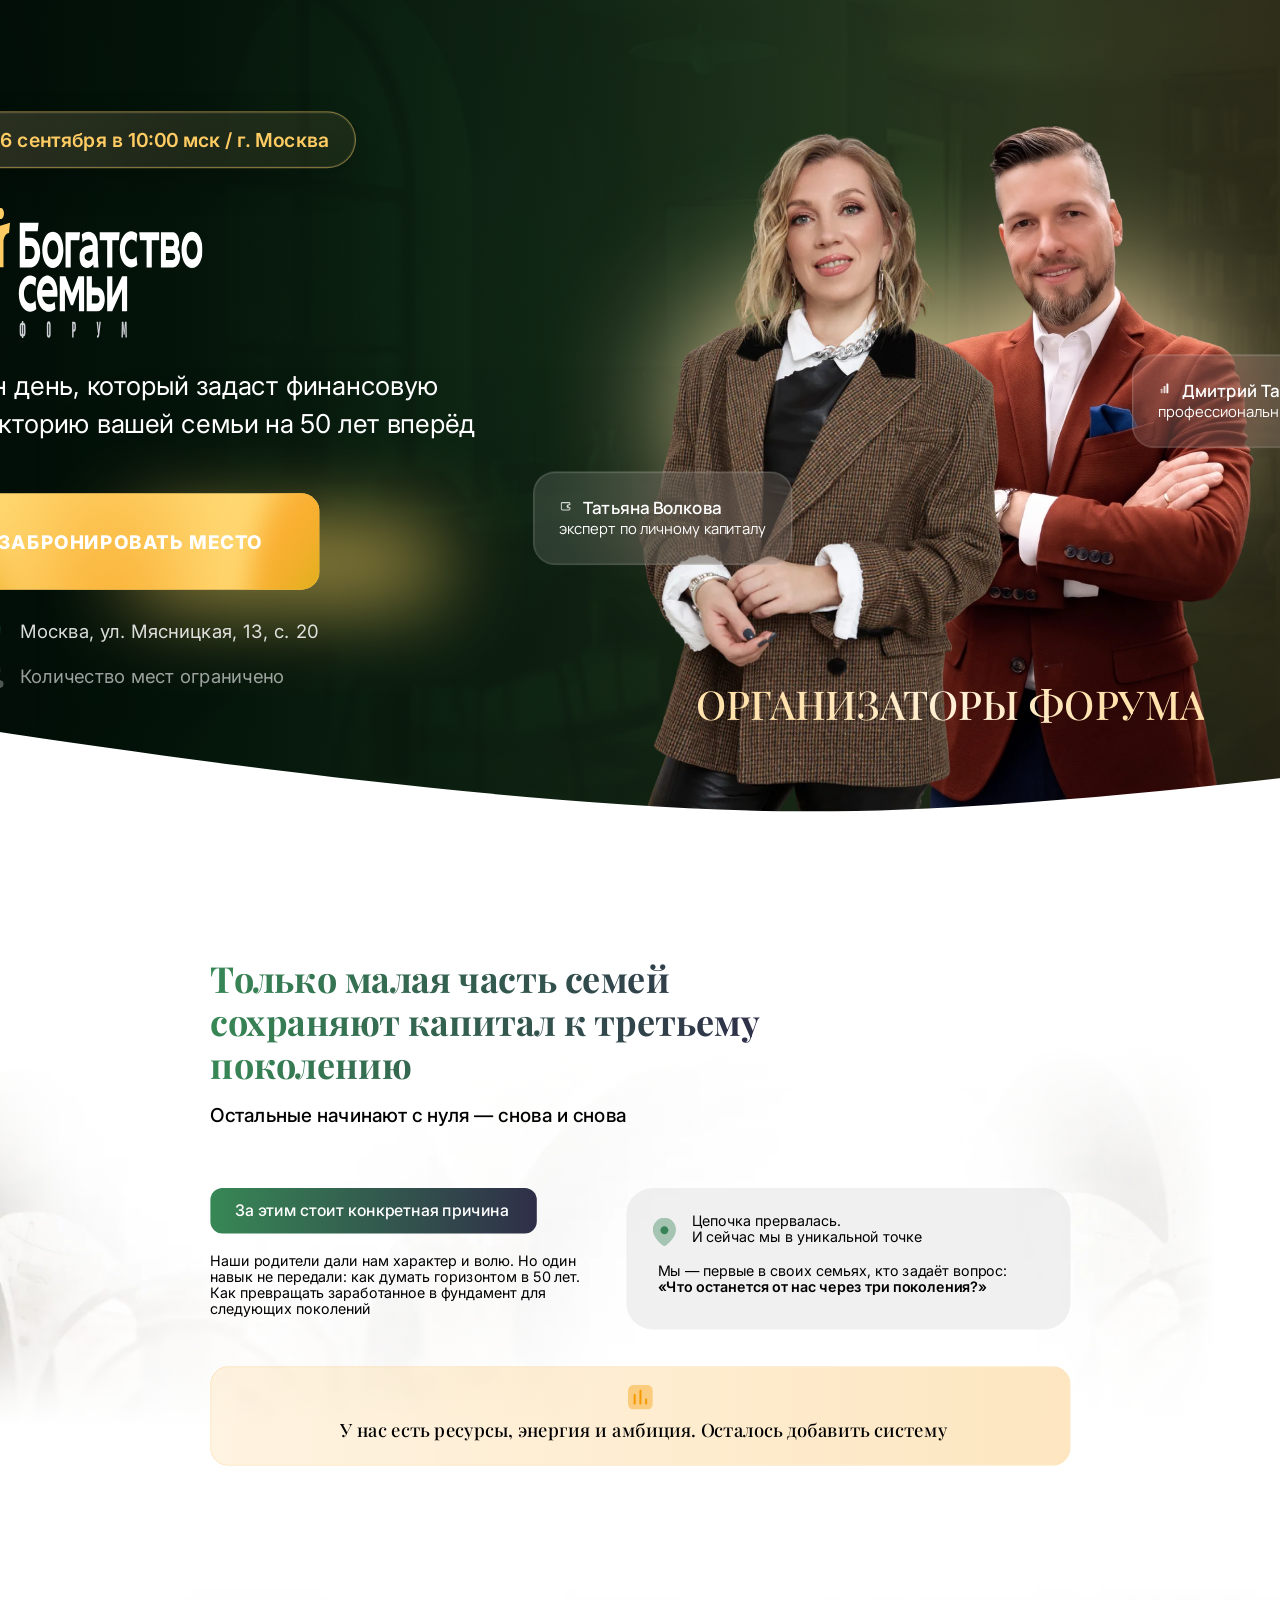
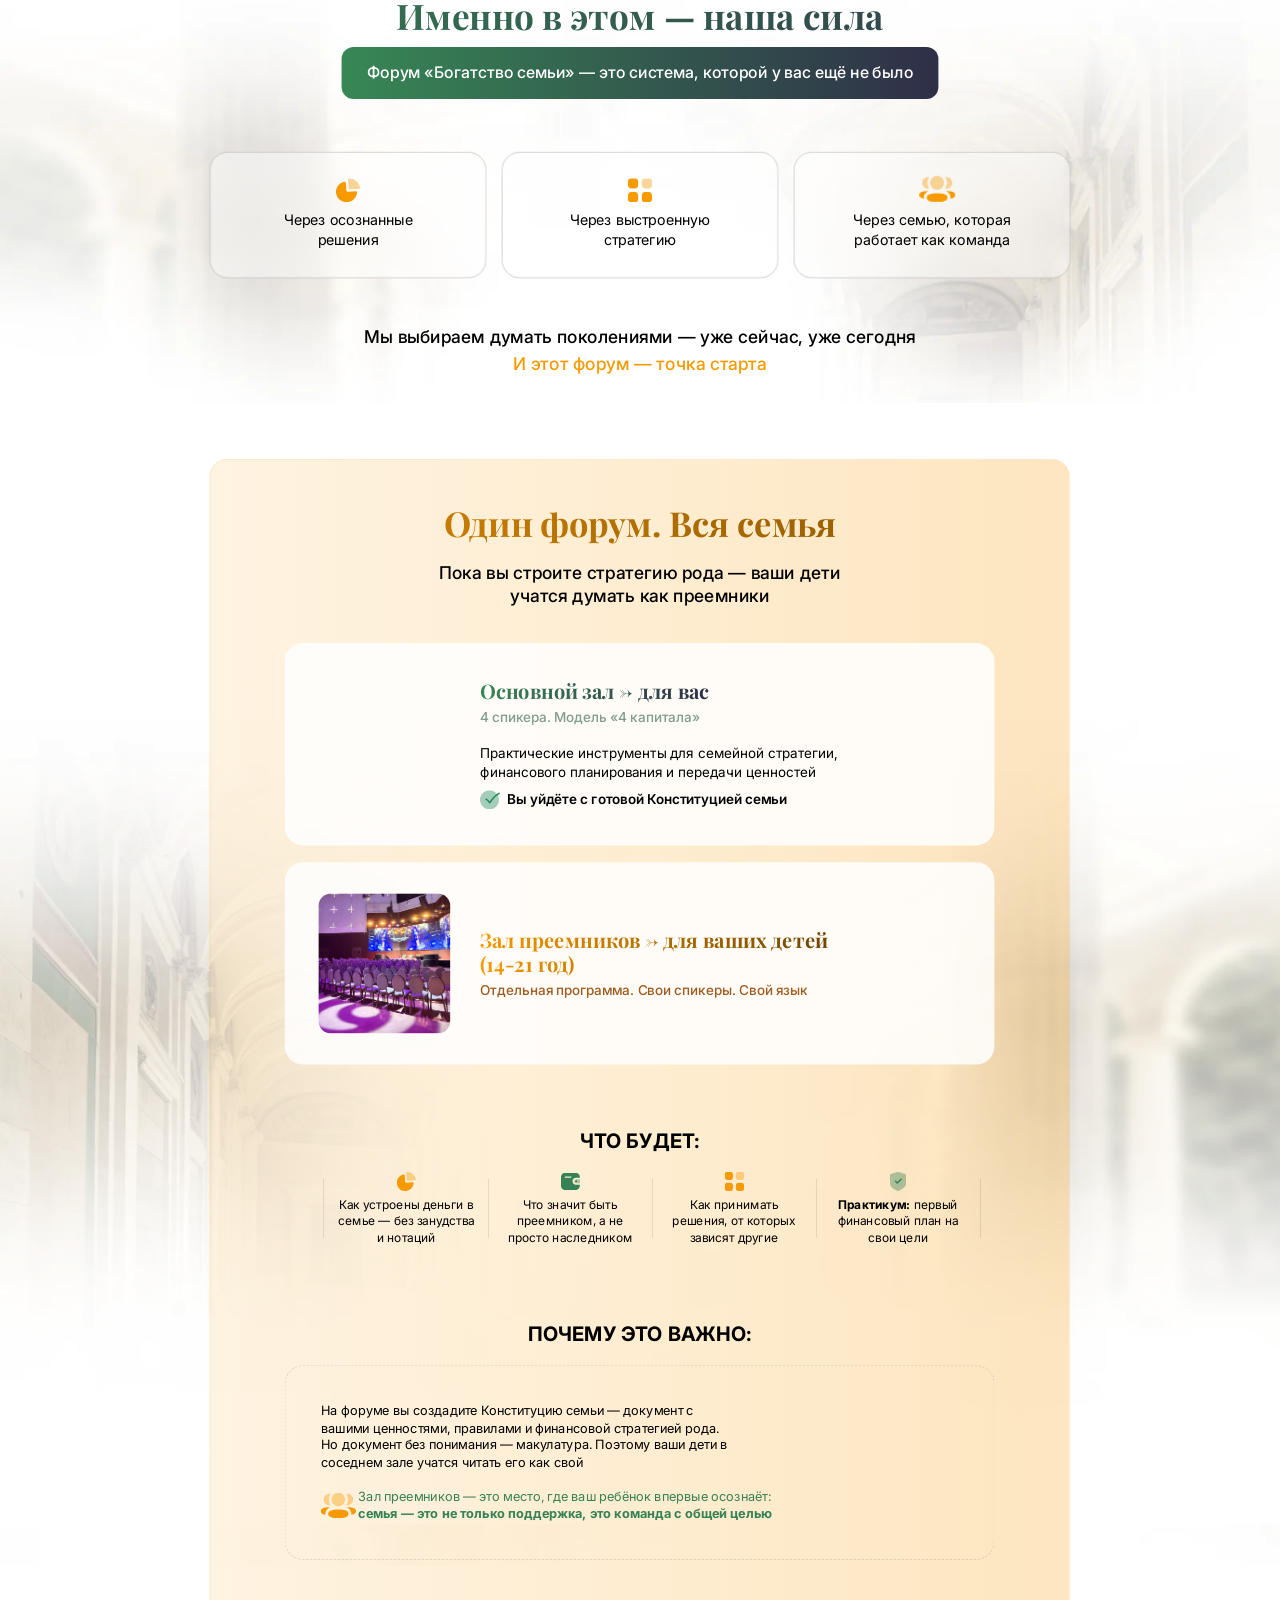
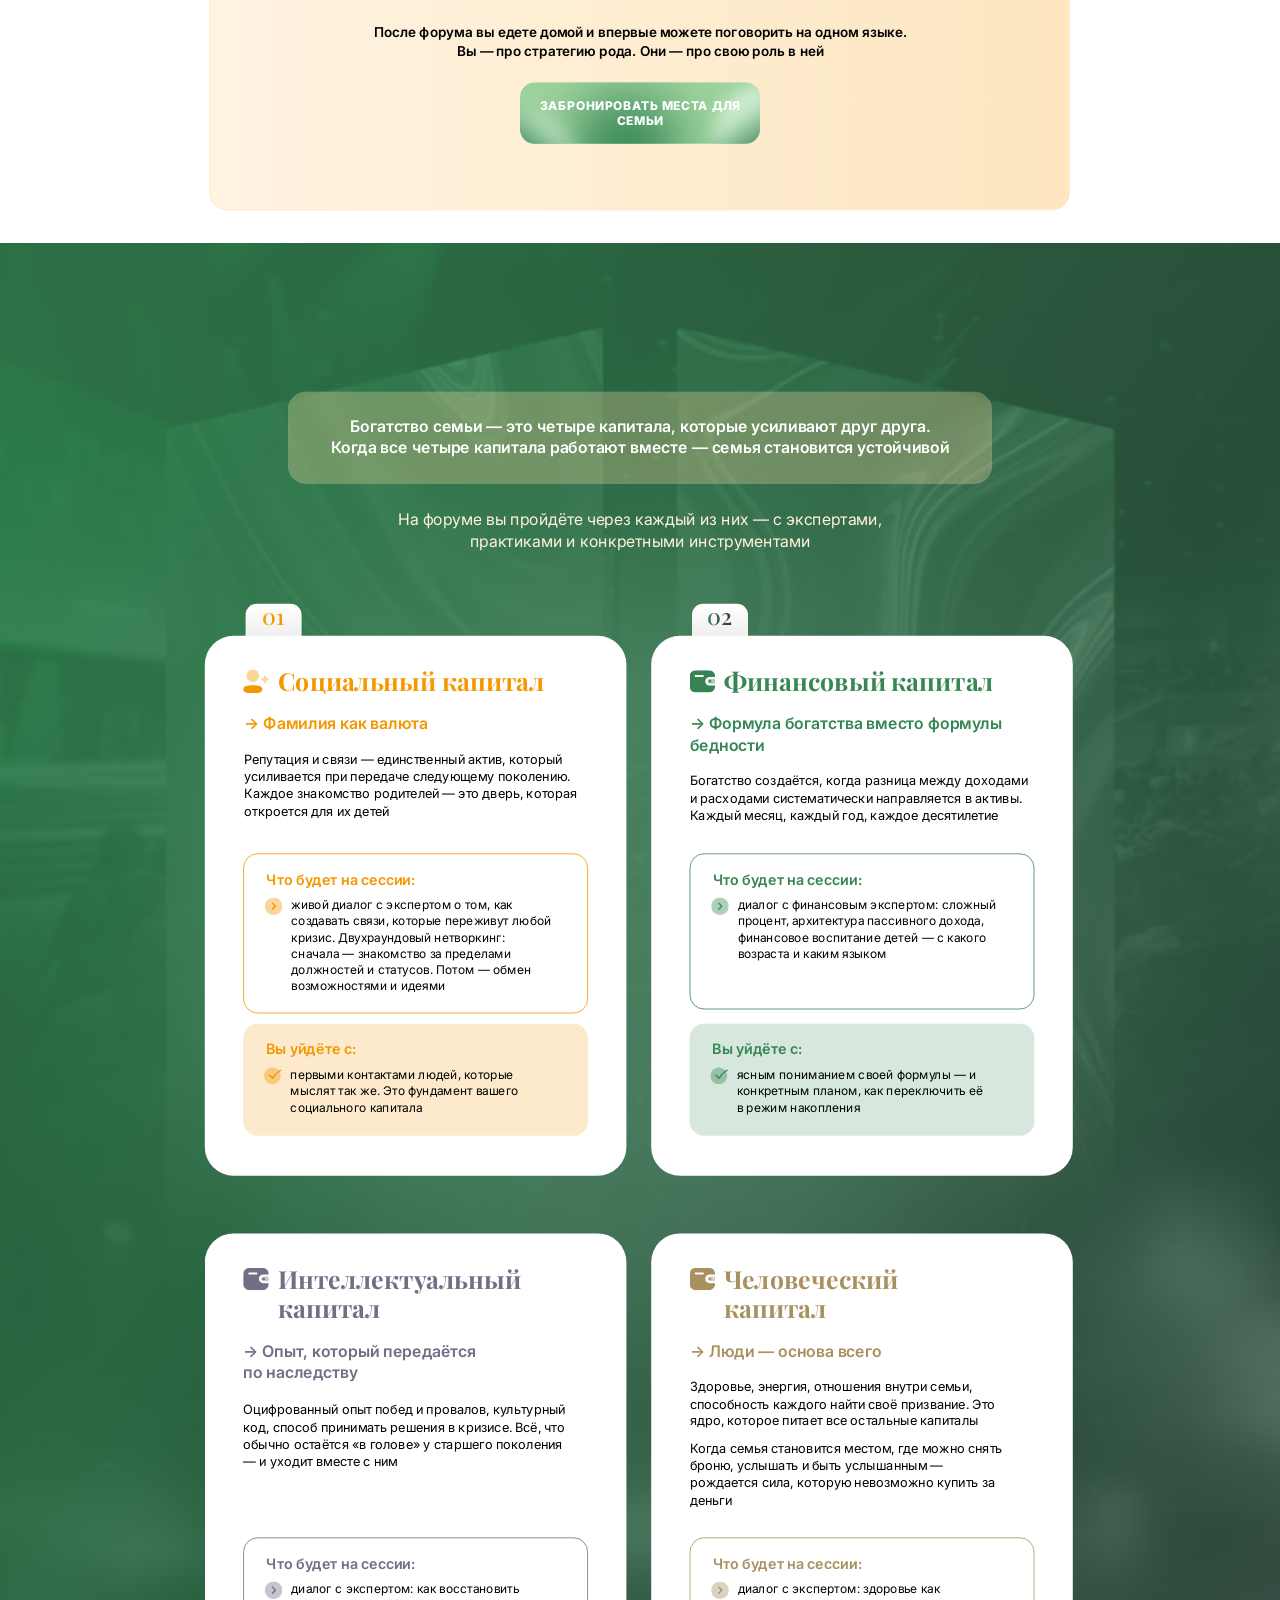
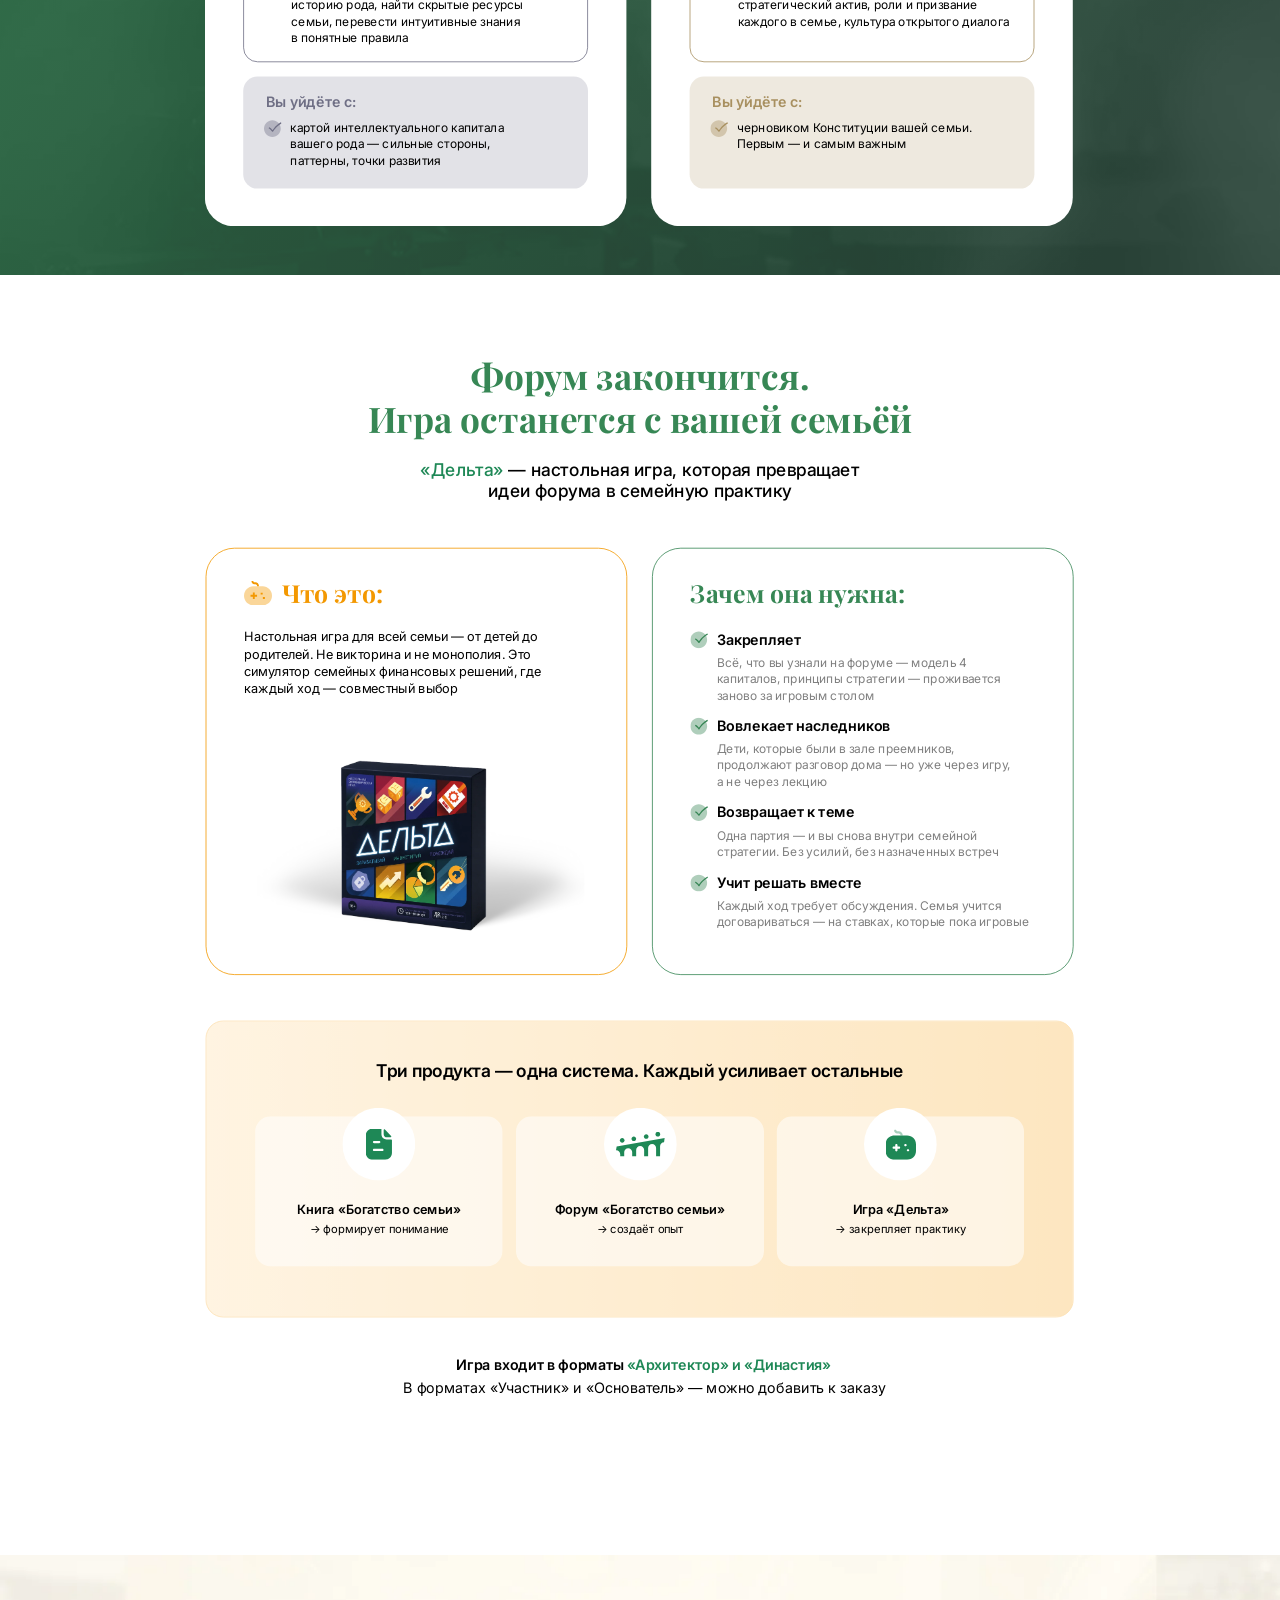
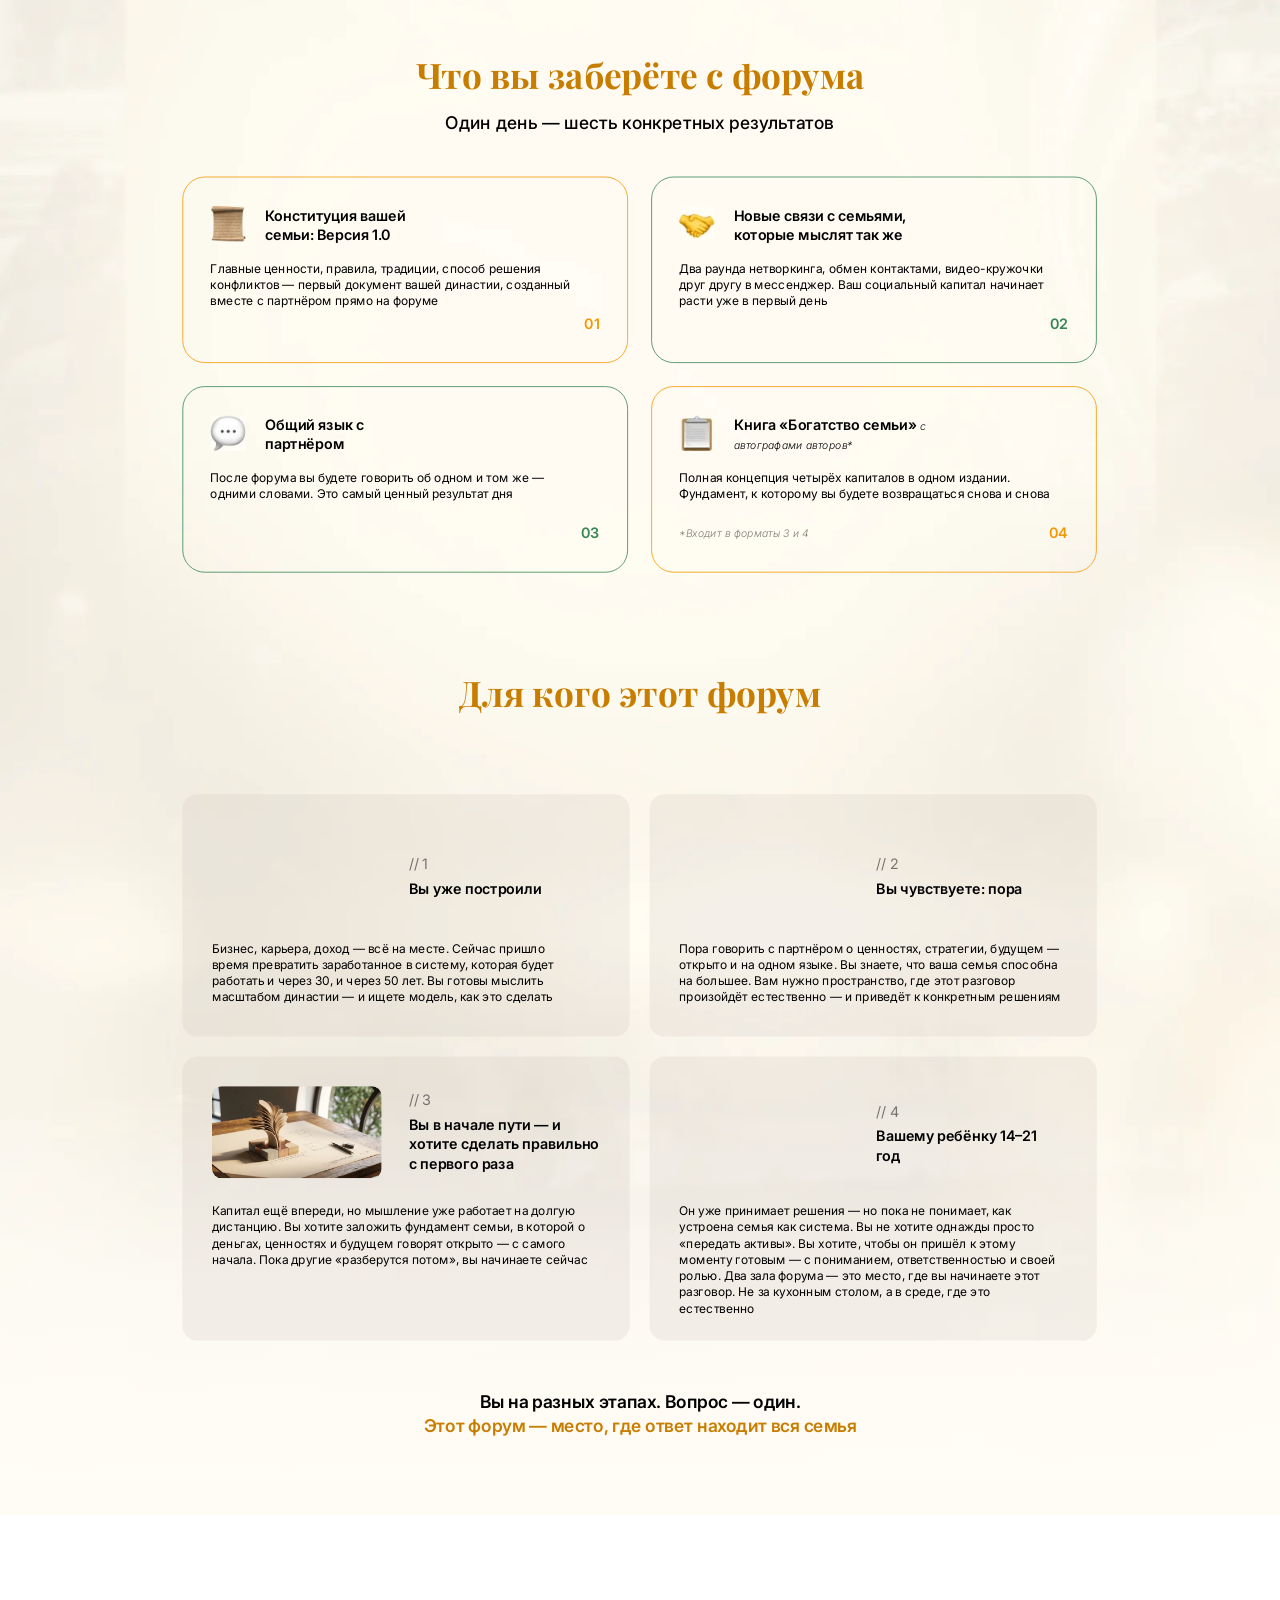
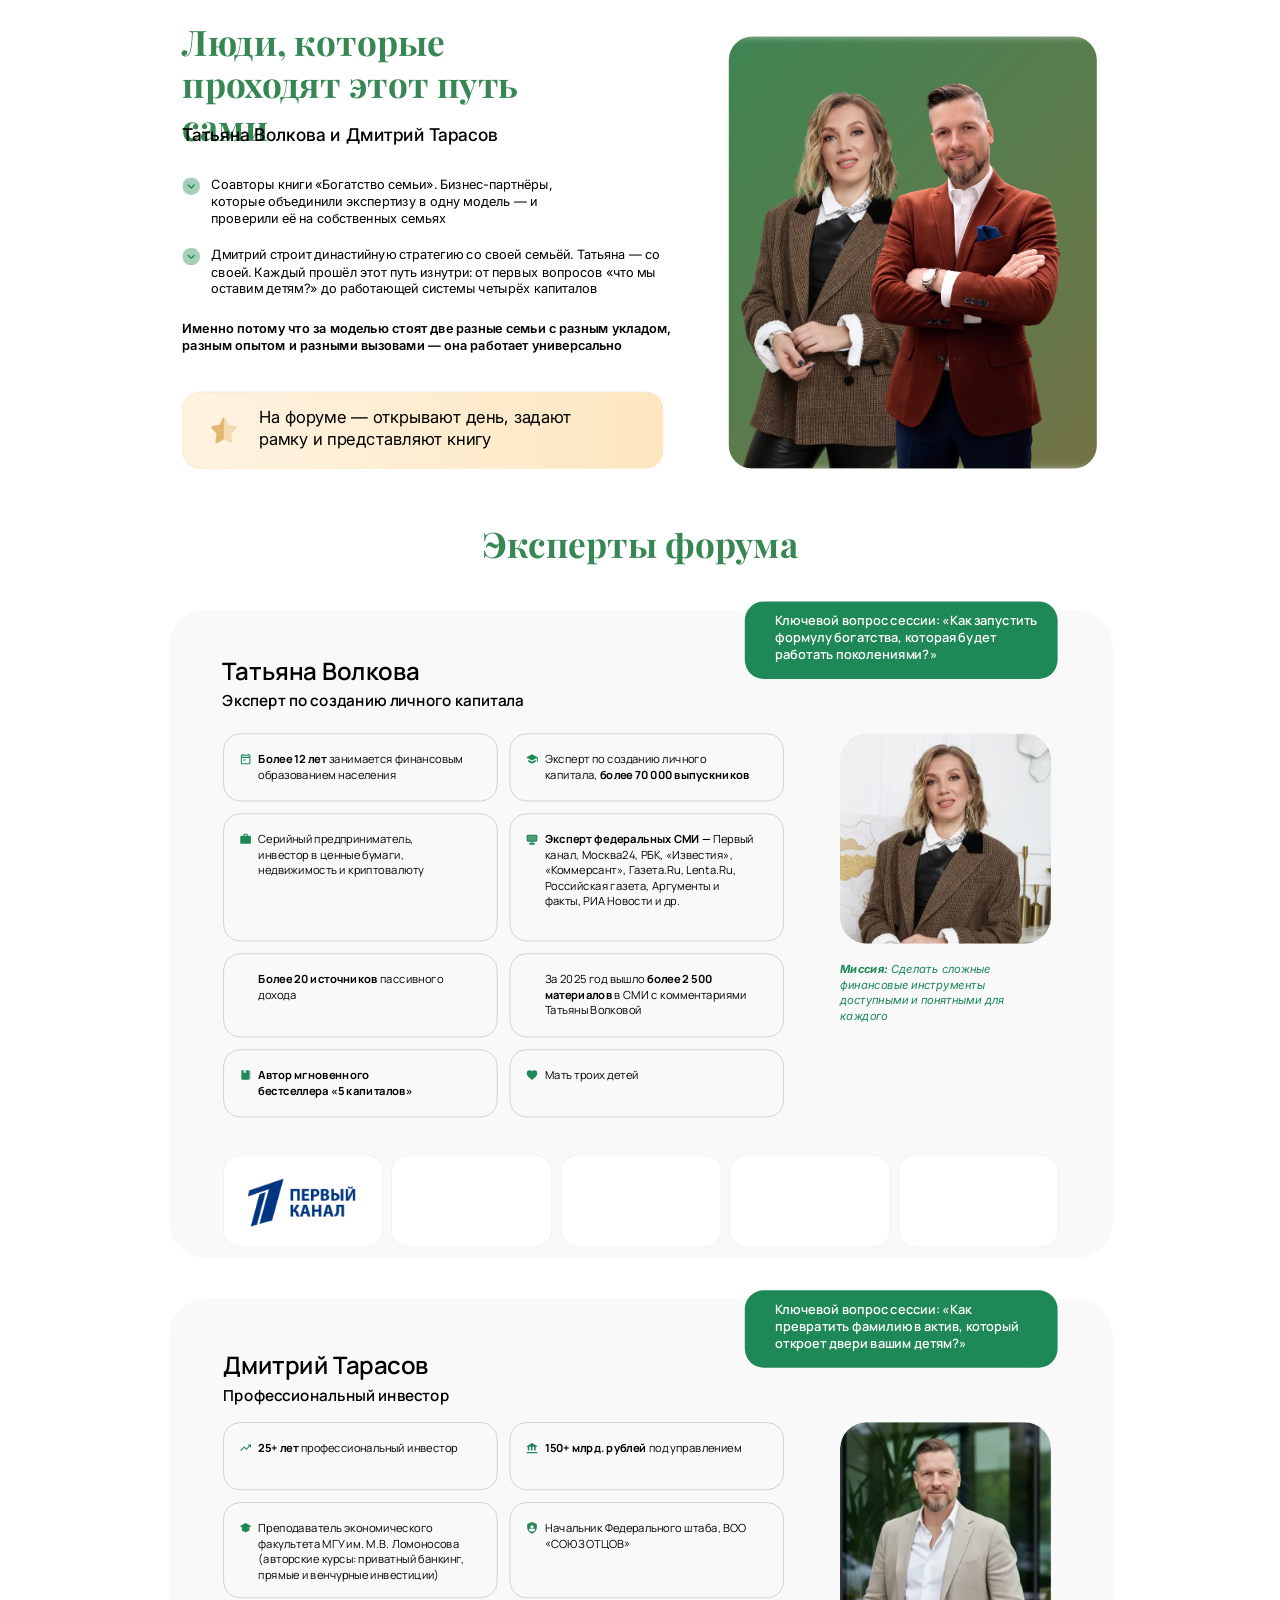
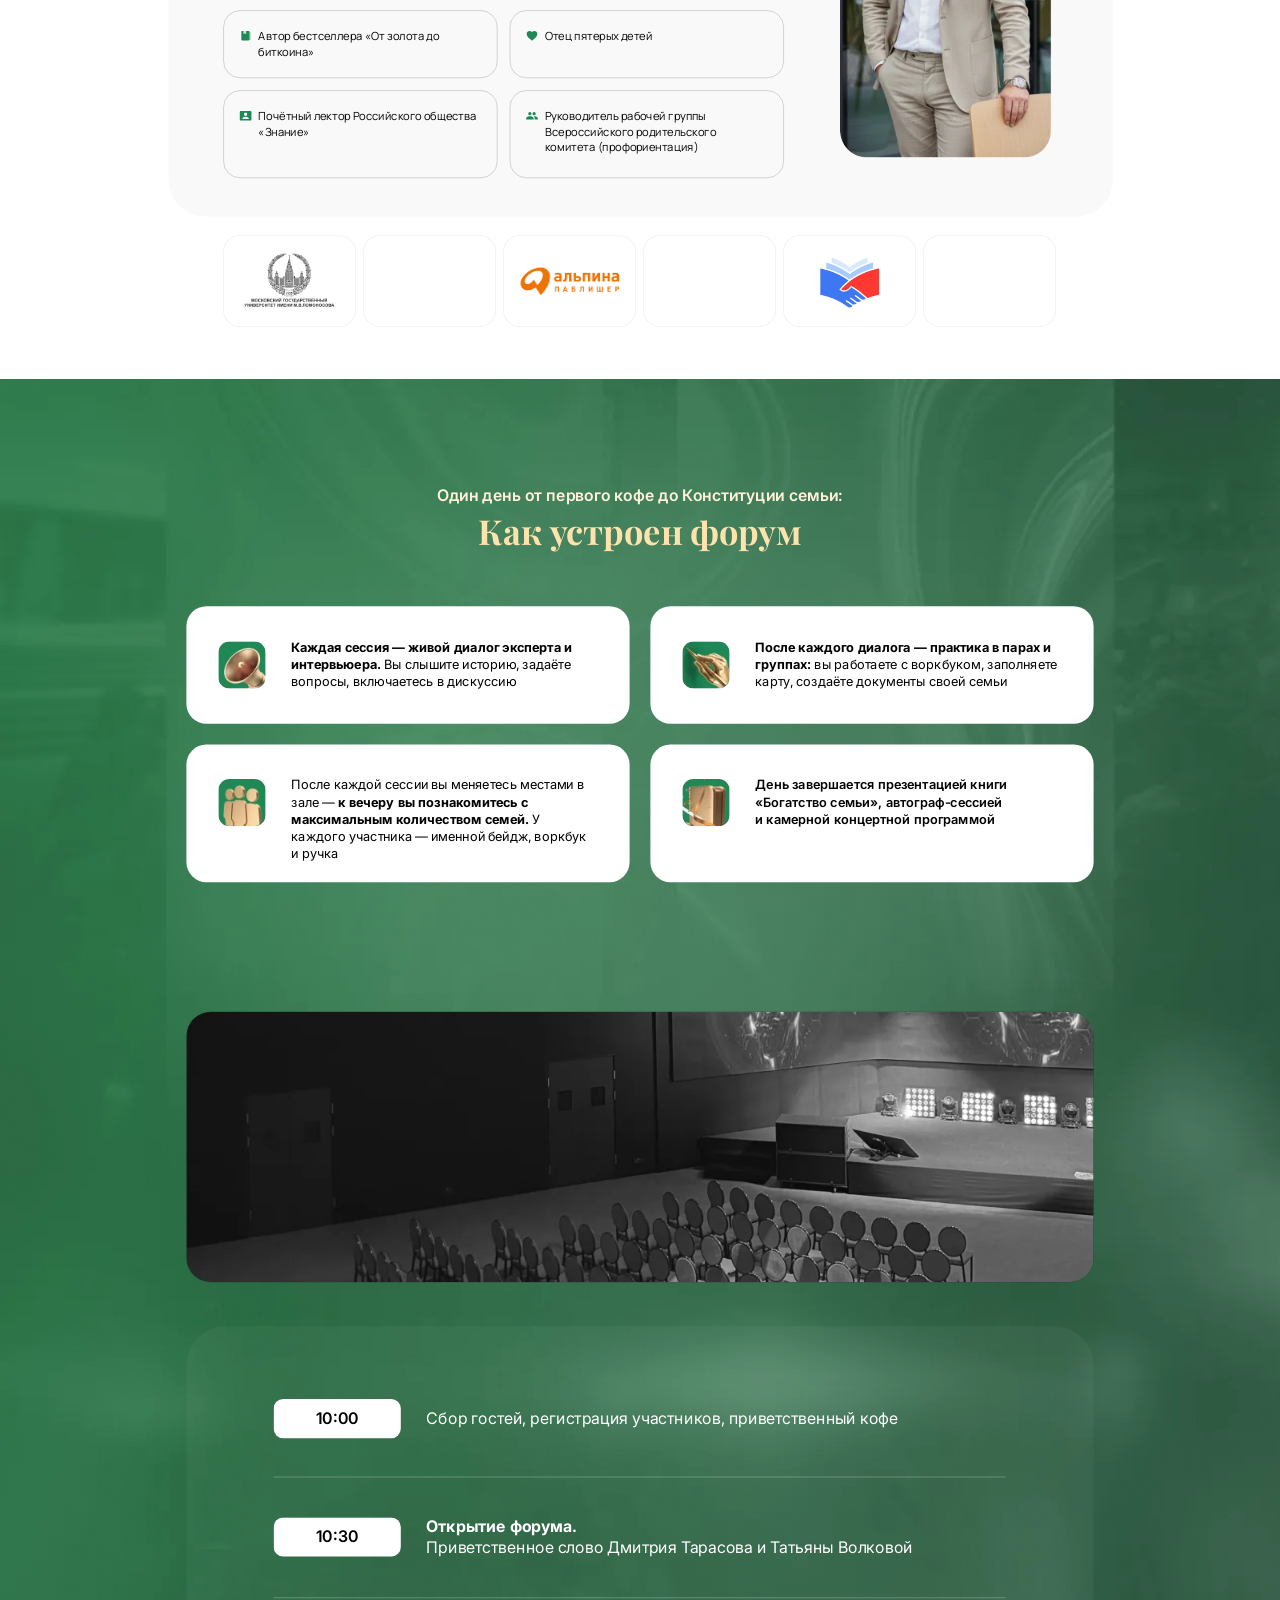
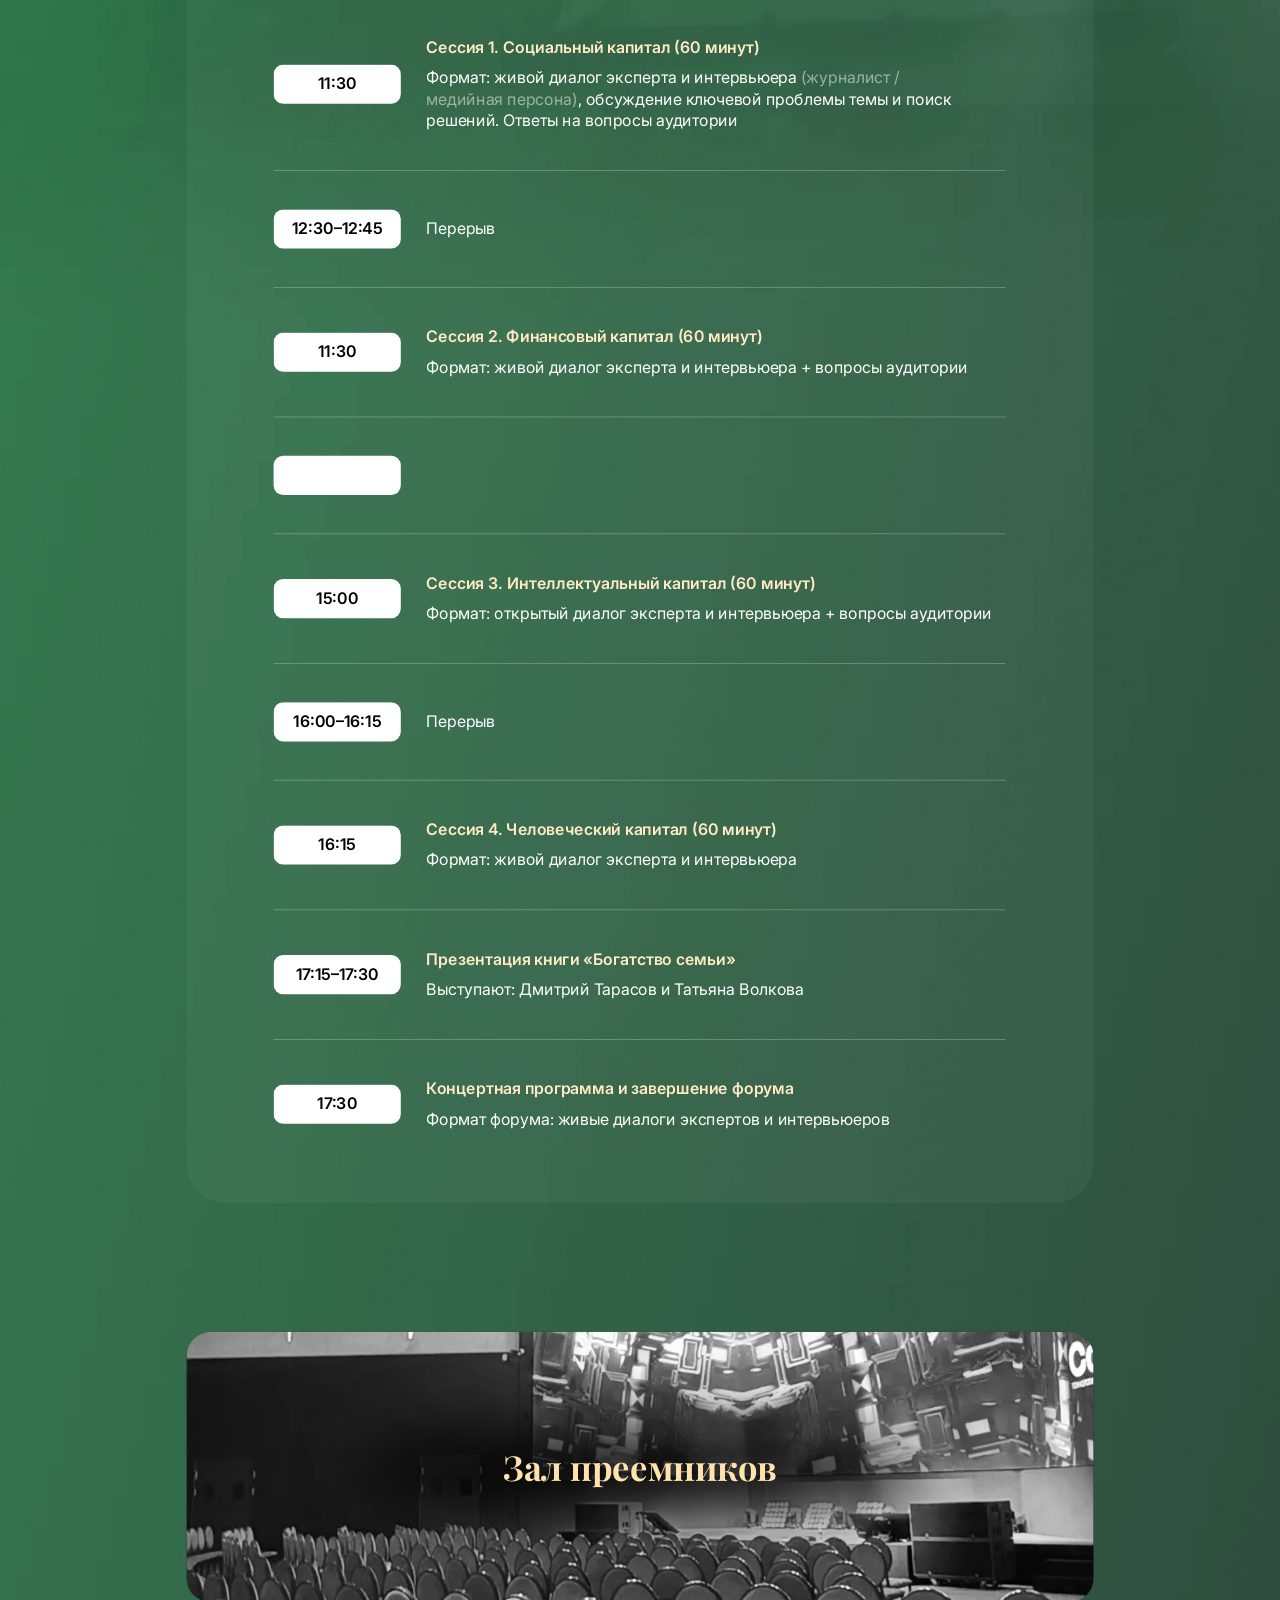
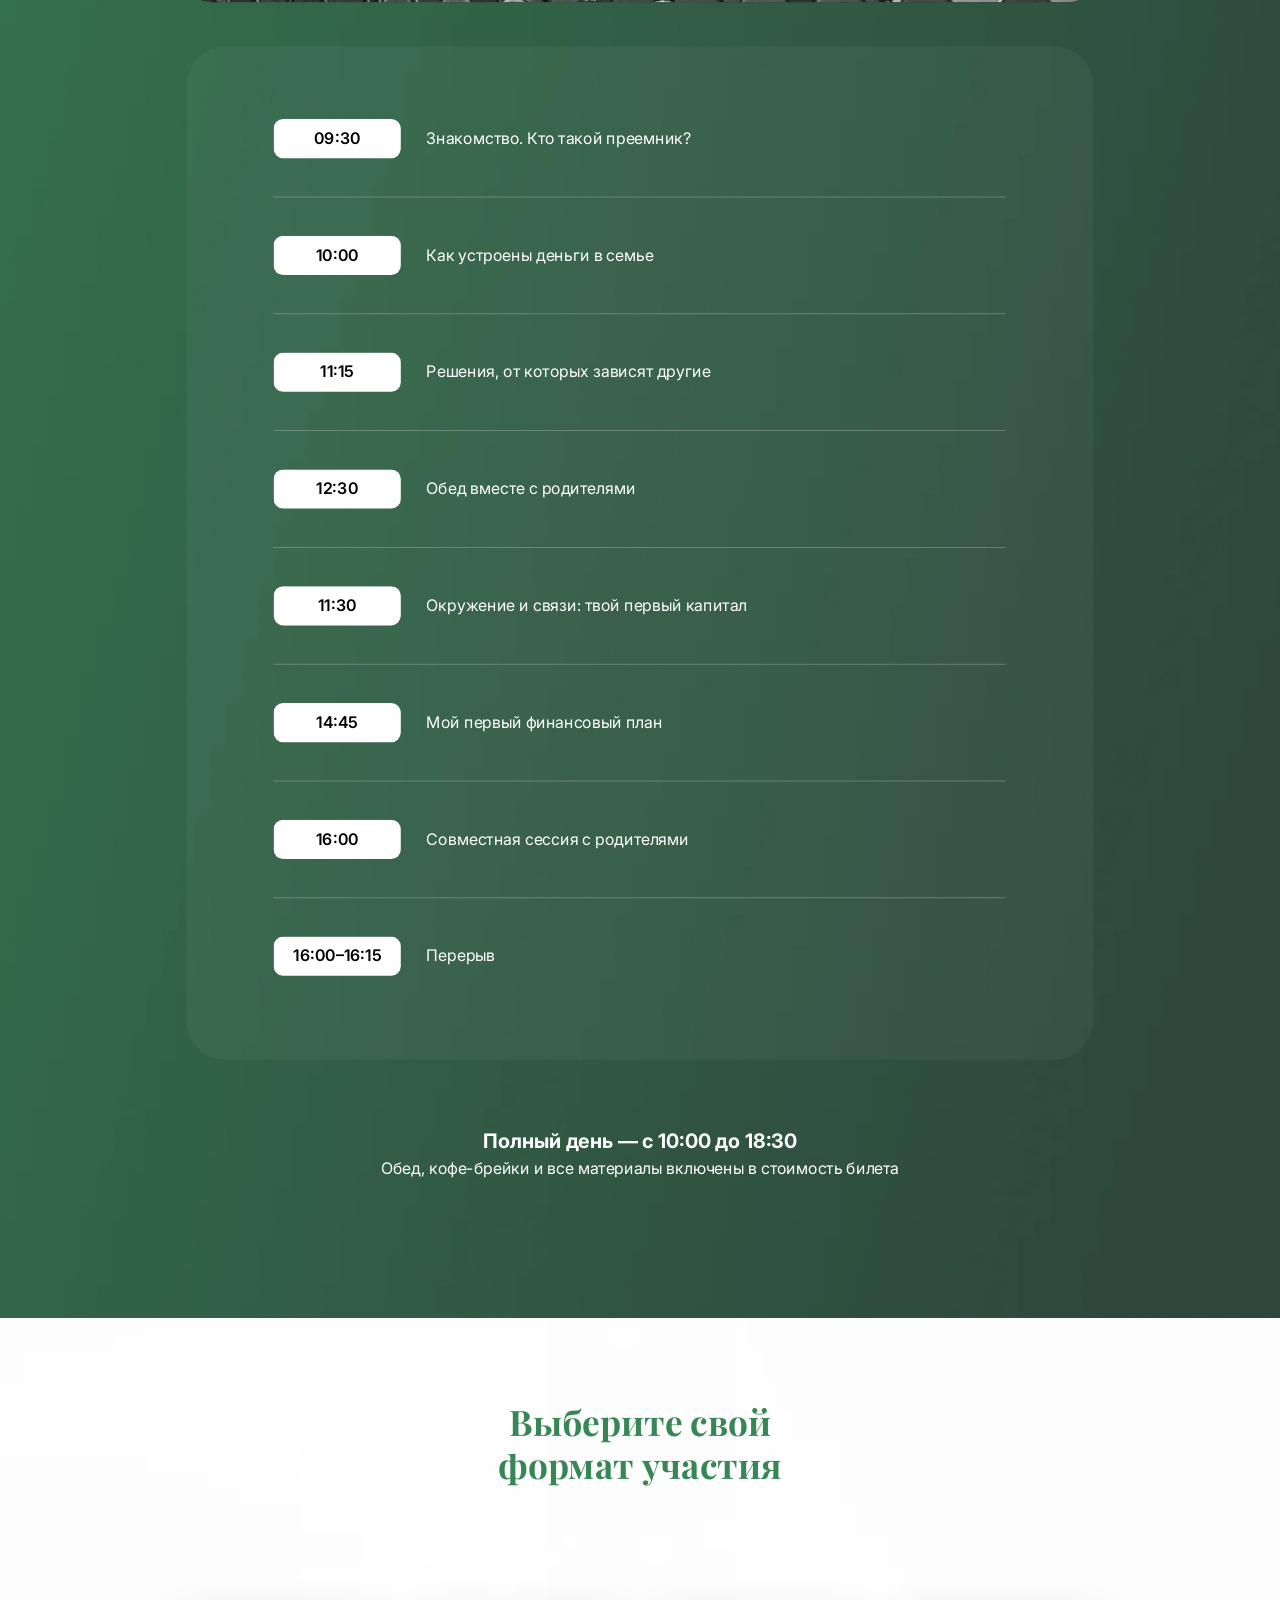
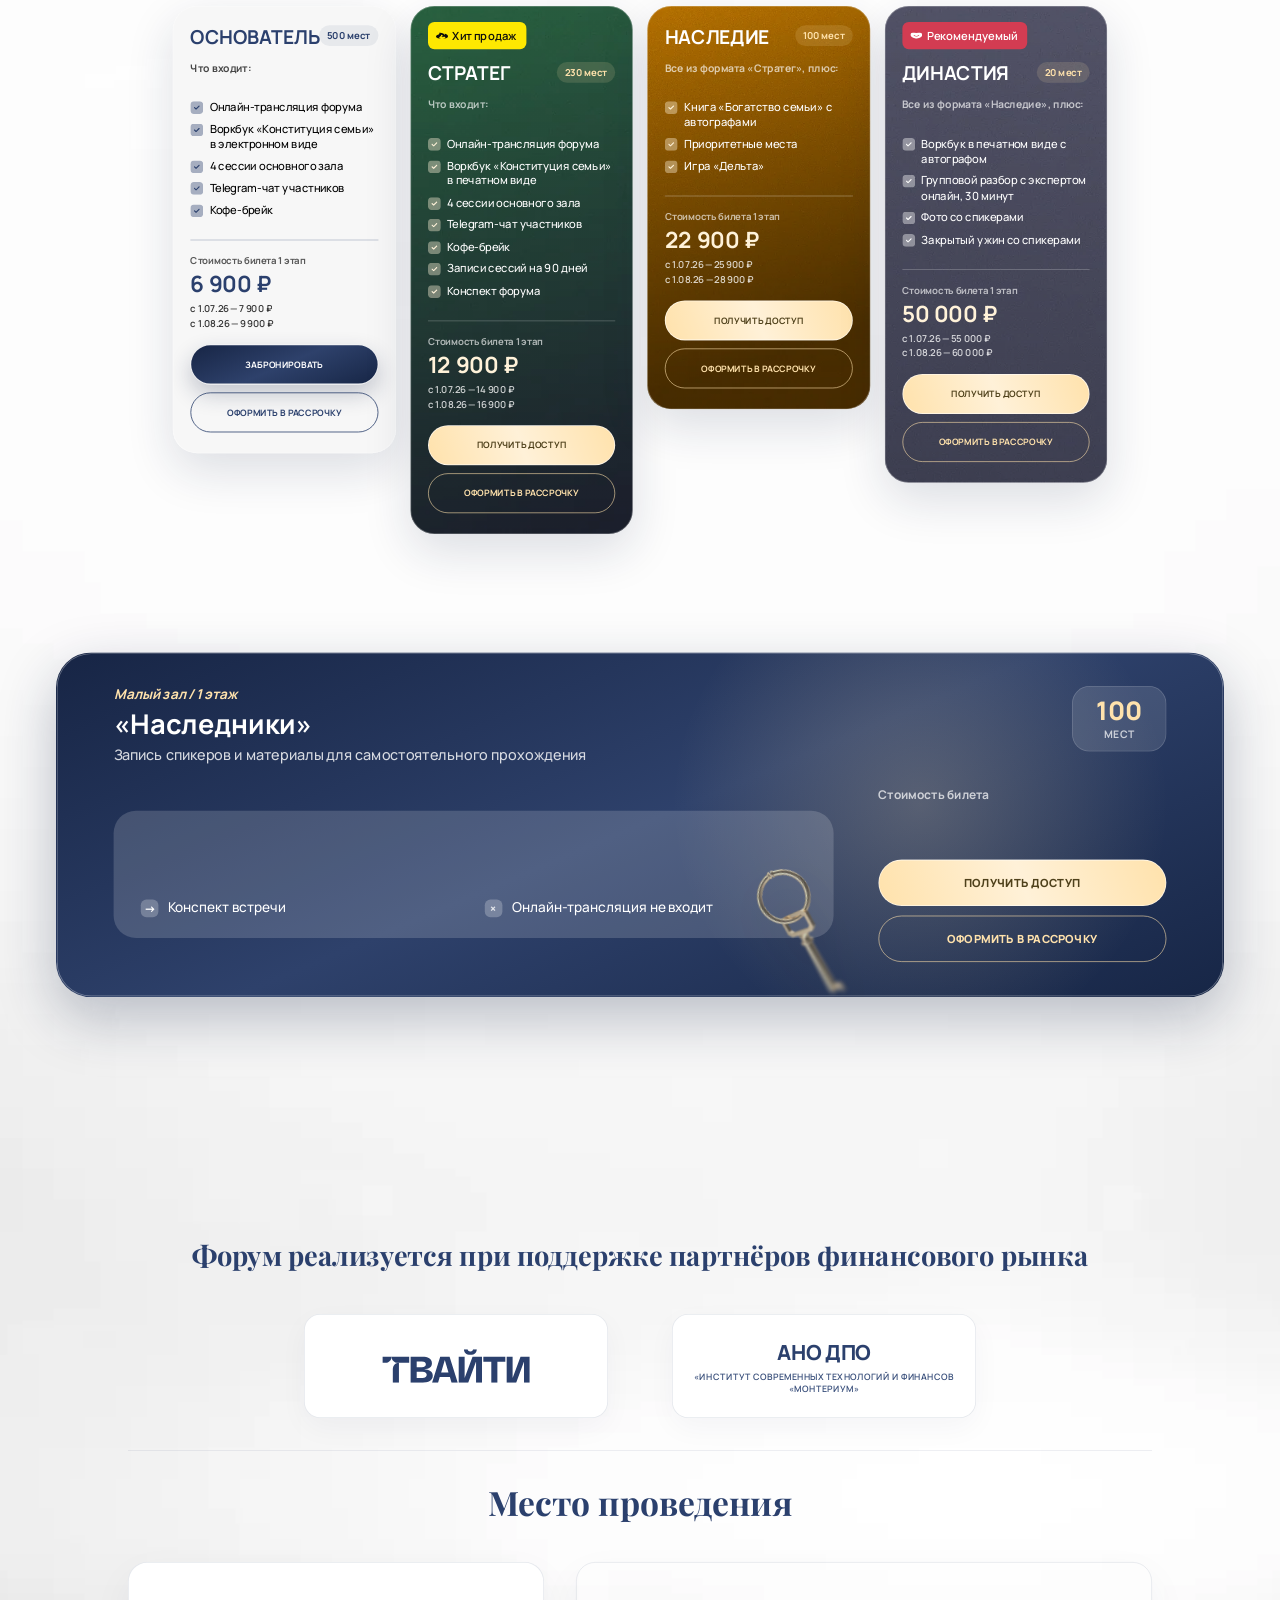
==== index.html @ bb4414a2 "fix: twin peaks" ====
<!DOCTYPE html>
<html lang="ru">
<head>
  <meta charset="UTF-8">
  <meta name="viewport" content="width=device-width, initial-scale=1.0">
  <title>Богатство Семьи — Форум</title>
  <link rel="icon" type="image/svg+xml" href="favicon.svg">
  <link rel="alternate icon" type="image/png" href="favicon.png">
  <link rel="preconnect" href="https://fonts.googleapis.com">
  <link rel="preconnect" href="https://fonts.gstatic.com" crossorigin>
  <link href="https://fonts.googleapis.com/css2?family=Inter:wght@400;800&family=Manrope:wght@400;600&family=Playfair+Display:wght@500;700&display=swap" rel="stylesheet">
  <link rel="stylesheet" href="styles.css">
  <link rel="stylesheet" href="dubltarify-tariffs.css">
  <!-- Yandex.Metrika counter -->
  <script type="text/javascript">
      (function(m,e,t,r,i,k,a){
          m[i]=m[i]||function(){(m[i].a=m[i].a||[]).push(arguments)};
          m[i].l=1*new Date();
          for (var j = 0; j < document.scripts.length; j++) {if (document.scripts[j].src === r) { return; }}
          k=e.createElement(t),a=e.getElementsByTagName(t)[0],k.async=1,k.src=r,a.parentNode.insertBefore(k,a)
      })(window, document,'script','https://mc.yandex.ru/metrika/tag.js?id=109448035', 'ym');

      ym(109448035, 'init', {ssr:true, webvisor:true, clickmap:true, ecommerce:"dataLayer", referrer: document.referrer, url: location.href, accurateTrackBounce:true, trackLinks:true});
  </script>
  <noscript><div><img src="https://mc.yandex.ru/watch/109448035" style="position:absolute; left:-9999px;" alt="" /></div></noscript>
  <!-- /Yandex.Metrika counter -->
</head>
<body>

  <div class="hero-viewport">
  <section class="hero">

    <!-- Background texture (local) -->
    <img decoding="async" class="bg-texture" src="assets/bg-texture.webp" alt="">

    <!-- Dark gradient overlays (×2 to deepen) -->
    <div class="overlay"></div>
    <div class="overlay"></div>

    <!-- Glow orbs -->
    <div class="glow glow--1"></div>
    <div class="glow glow--2"></div>

    <!-- Bottom ellipse glow -->
    <div class="ellipse-glow">
      <img decoding="async" src="assets/ellipse.svg" alt="">
    </div>

    <!-- Portraits: BEFORE wave so wave renders on top of them -->
    <div class="portrait-dmitry"><img decoding="async" src="assets/dmitry.webp" alt="Дмитрий Тарасов"></div>
    <div class="portrait-tatyana"><img decoding="async" src="assets/tatyana.webp" alt="Татьяна Волкова"></div>

    <!-- Bottom wave: inline SVG — viewBox показывает только верхние 188px кривой -->
    <div class="wave">
      <svg viewBox="0 0 1930.5 188" preserveAspectRatio="none"
           fill="none" xmlns="http://www.w3.org/2000/svg">
        <path d="M0 0C0 0 605.5 110 960 110C1314.5 110 1920 0 1920 0L1930.5 188H0Z" fill="white"/>
      </svg>
    </div>

    <!-- ─── Content wrapper (desktop: absolute overlay; mobile: flex column) ─── -->
    <div class="hero__content">

      <!-- Badge -->
      <div class="hero__badge">
        <div class="badge"><span class="badge__text">26 сентября в 10:00 мск / г. Москва</span></div>
      </div>

      <!-- Logo -->
      <div class="logo">
        <img decoding="async" src="assets/logo.svg" alt="Богатство Семьи Форум">
      </div>

      <!-- Tagline -->
      <p class="tagline">
        Один день, который задаст финансовую траекторию вашей семьи на 50 лет вперёд
      </p>

      <!-- CTA: glow + button + label -->
      <div class="hero__cta-wrap">
        <div class="cta-glow"></div>
        <button class="cta-btn" type="button" data-prereg-scroll>
          <img decoding="async" src="assets/cta-btn.svg" alt="">
        </button>
        <span class="cta-label" data-prereg-scroll role="button" tabindex="0" aria-label="Забронировать место">Забронировать место</span>
      </div>

      <!-- Address -->
      <div class="hero__address">
        <div class="address-icon"><img decoding="async" src="assets/location.svg" alt=""></div>
        <span class="address-text">Москва, ул. Мясницкая, 13, с. 20</span>
      </div>

      <!-- Seats -->
      <div class="hero__seats">
        <div class="seats-icon"><img decoding="async" src="assets/user-icon.svg" alt=""></div>
        <span class="seats-text">Количество мест ограничено</span>
      </div>

      <!-- Section title -->
      <h2 class="section-title">Организаторы форума</h2>

      <!-- Mobile-only speaker badges (desktop: display:none) -->
      <div class="m-speaker-badges">
        <div class="m-speaker-badge">
          <img decoding="async" src="assets/icon-speaker-tatyana.svg" class="m-badge-icon" alt="">
          <div class="m-badge-info">
            <span class="m-badge-name">Татьяна Волкова</span>
            <span class="m-badge-role">эксперт по личному капиталу</span>
          </div>
        </div>
        <div class="m-speaker-badge">
          <img decoding="async" src="assets/icon-speaker-dmitry.svg" class="m-badge-icon" alt="">
          <div class="m-badge-info">
            <span class="m-badge-name">Дмитрий Тарасов</span>
            <span class="m-badge-role">профессиональный инвестор</span>
          </div>
        </div>
      </div>

      <!-- Speaker cards -->
      <div class="hero__cards">
        <div class="hero__card hero__card--tatyana">
          <div class="card-rect card-rect--tatyana"></div>
          <img decoding="async" class="card-icon card-icon--tatyana" src="assets/icon-speaker-tatyana.svg" alt="">
          <span class="card-name card-name--tatyana">Татьяна Волкова</span>
          <span class="card-role card-role--tatyana">эксперт по личному капиталу</span>
        </div>
        <div class="hero__card hero__card--dmitry">
          <div class="card-rect card-rect--dmitry"></div>
          <img decoding="async" class="card-icon card-icon--dmitry" src="assets/icon-speaker-dmitry.svg" alt="">
          <span class="card-name card-name--dmitry">Дмитрий Тарасов</span>
          <span class="card-role card-role--dmitry">профессиональный инвестор</span>
        </div>
      </div>

    </div><!-- /hero__content -->

  </section>
  </div>

  <!-- ══════════════════════════════════════════════════════════════════════
       SECTION 2 — Только малая часть семей
  ══════════════════════════════════════════════════════════════════════ -->
  <div class="s2-viewport">
  <section class="s2">

    <!-- Background image -->
    <div class="s2__bg">
      <img decoding="async" loading="lazy" src="assets/s2-bg.webp" alt="">
    </div>

    <!-- Ellipse glows (CSS radial gradients) -->
    <div class="s2__ellipse s2__ellipse--a"></div>
    <div class="s2__ellipse s2__ellipse--c"></div>

    <!-- White fades -->
    <div class="s2__fade-top"></div>
    <div class="s2__fade-right"></div>
    <div class="s2__fade-bottom"></div>

    <!-- Gray box (behind right column) -->
    <div class="s2__gray-box"></div>

    <!-- Golden bottom strip -->
    <div class="s2__gold-strip"></div>

    <!-- Title -->
    <h2 class="s2__title">Только малая часть семей сохраняют капитал к третьему поколению</h2>

    <!-- Subtitle -->
    <p class="s2__subtitle">Остальные начинают с нуля — снова и снова</p>

    <!-- Green badge -->
    <div class="s2__badge"></div>
    <span class="s2__badge-text">За этим стоит конкретная причина</span>

    <!-- Left body text -->
    <p class="s2__body-left">
      Наши родители дали нам характер и волю. Но один навык не передали: как думать горизонтом в 50 лет. Как превращать заработанное в фундамент для следующих поколений
    </p>

    <!-- Right column -->
    <div class="s2__location-icon"><img decoding="async" loading="lazy" src="assets/location.svg" alt=""></div>
    <p class="s2__body-right-1">Цепочка прервалась.<br>И сейчас мы в уникальной точке</p>
    <p class="s2__body-right-2">Мы — первые в своих семьях, кто задаёт вопрос: <strong>«Что останется от нас через три поколения?»</strong></p>

    <!-- Chart icon + bottom tagline -->
    <div class="s2__chart-icon"><img decoding="async" loading="lazy" src="assets/chart.svg" alt=""></div>
    <p class="s2__tagline">У нас есть ресурсы, энергия и амбиция. Осталось добавить систему</p>

  </section>
  </div>

  <div class="s3-viewport">
  <section class="s3">

    <!-- Background -->
    <div class="s3__bg"><img decoding="async" loading="lazy" src="assets/s3-bg.webp" alt=""></div>

    <!-- Title -->
    <h2 class="s3__title">Именно в этом — наша сила</h2>

    <!-- Green badge -->
    <div class="s3__badge"></div>
    <span class="s3__badge-text">Форум «Богатство семьи» — это система, которой у вас ещё не было</span>

    <!-- Glass cards -->
    <div class="s3__card s3__card--1"></div>
    <div class="s3__card s3__card--2"></div>
    <div class="s3__card s3__card--3"></div>

    <!-- Icons -->
    <div class="s3__icon s3__icon--graph">   <img decoding="async" loading="lazy" src="assets/icon-graph.svg"    alt=""></div>
    <div class="s3__icon s3__icon--category"><img decoding="async" loading="lazy" src="assets/icon-category.svg" alt=""></div>
    <div class="s3__icon s3__icon--user">    <img decoding="async" loading="lazy" src="assets/icon-3user.svg"    alt=""></div>

    <!-- Card labels -->
    <p class="s3__card-text s3__card-text--1">Через осознанные решения</p>
    <p class="s3__card-text s3__card-text--2">Через выстроенную стратегию</p>
    <p class="s3__card-text s3__card-text--3">Через семью, которая работает как команда</p>

    <!-- Bottom texts -->
    <p class="s3__bottom-1">Мы выбираем думать поколениями — уже сейчас, уже сегодня</p>
    <p class="s3__bottom-2">И этот форум — точка старта</p>

  </section>
  </div>

  <!-- ══════════════════════════════════════════════════════════════════════
       SECTION 4 — Один форум. Вся семья
  ══════════════════════════════════════════════════════════════════════ -->
  <div class="s4-viewport">
  <section class="s4">

    <!-- Background -->
    <div class="s4__bg"><img decoding="async" loading="lazy" src="assets/s4-bg.webp" alt=""></div>

    <!-- Gold beige container -->
    <div class="s4__gold-box"></div>

    <!-- Title & subtitle -->
    <h2 class="s4__title">Один форум. Вся семья</h2>
    <p class="s4__subtitle">Пока вы строите стратегию рода — ваши дети учатся думать как преемники</p>

    <!-- Card 1: Основной зал -->
    <div class="s4__card s4__card--1"></div>
    <div class="s4__card-photo s4__card-photo--1"><img decoding="async" loading="lazy" src="assets/s4-photo-main.webp" alt=""></div>
    <p class="s4__card-title s4__card-title--1">Основной зал → для вас</p>
    <p class="s4__card-sub s4__card-sub--1">4 спикера. Модель «4 капитала»</p>
    <p class="s4__card-body s4__card-body--1">Практические инструменты для семейной стратегии, финансового планирования и передачи ценностей</p>
    <div class="s4__tick"><img decoding="async" loading="lazy" src="assets/icon-tick.svg" alt=""></div>
    <p class="s4__tick-text">Вы уйдёте с готовой Конституцией семьи</p>

    <!-- Card 2: Зал преемников -->
    <div class="s4__card s4__card--2"></div>
    <div class="s4__card-photo s4__card-photo--2"><img decoding="async" loading="lazy" src="assets/s4-photo-heir.webp" alt=""></div>
    <p class="s4__card-title s4__card-title--2">Зал преемников → для ваших детей (14-21 год)</p>
    <p class="s4__card-sub s4__card-sub--2">Отдельная программа. Свои спикеры. Свой язык</p>

    <!-- Section: Что будет -->
    <p class="s4__section-head s4__section-head--what">Что будет:</p>

    <!-- 4-icon row -->
    <div class="s4__icon-item s4__icon-graph">
      <img decoding="async" loading="lazy" src="assets/icon-graph.svg" alt="">
      <p>Как устроены деньги в семье — без занудства и нотаций</p>
    </div>
    <div class="s4__icon-item s4__icon-wallet">
      <img decoding="async" loading="lazy" src="assets/icon-wallet.svg" alt="">
      <p>Что значит быть преемником, а не просто наследником</p>
    </div>
    <div class="s4__icon-item s4__icon-category">
      <img decoding="async" loading="lazy" src="assets/icon-category.svg" alt="">
      <p>Как принимать решения, от которых зависят другие</p>
    </div>
    <div class="s4__icon-item s4__icon-shield">
      <img decoding="async" loading="lazy" src="assets/icon-shield.svg" alt="">
      <p><strong>Практикум:</strong> первый финансовый план на свои цели</p>
    </div>

    <!-- Section: Почему важно -->
    <p class="s4__section-head s4__section-head--why">Почему это важно:</p>
    <div class="s4__dashed-box"></div>
    <p class="s4__why-text-1">На форуме вы создадите Конституцию семьи — документ с вашими ценностями, правилами и финансовой стратегией рода. Но документ без понимания — макулатура. Поэтому ваши дети в соседнем зале учатся читать его как свой</p>
    <div class="s4__user-icon"><img decoding="async" loading="lazy" src="assets/icon-3user.svg" alt=""></div>
    <p class="s4__why-text-2">Зал преемников — это место, где ваш ребёнок впервые осознаёт: <strong>семья — это не только поддержка, это команда с общей целью</strong></p>
    <div class="s4__book-photo"><img decoding="async" loading="lazy" src="assets/s4-photo-book.webp" alt=""></div>

    <!-- Bottom quote -->
    <p class="s4__quote">После форума вы едете домой и впервые можете поговорить на одном языке. Вы — про стратегию рода. Они — про свою роль в ней</p>

    <!-- CTA button -->
    <div class="s4__cta-wrap" data-prereg-scroll role="button" tabindex="0" aria-label="Забронировать места для семьи">
      <img decoding="async" loading="lazy" src="assets/s4-cta-btn.svg" alt="">
      <span class="s4__cta-label">Забронировать места для семьи</span>
    </div>

  </section>
  </div>

  <!-- ══════════════════════════════════════════════════════════════════════
       SECTION 5 — Модель «4 капитала семьи»
  ══════════════════════════════════════════════════════════════════════ -->
  <div class="s5-viewport">
  <section class="s5">

    <div class="s5__texture"><img decoding="async" loading="lazy" src="assets/s5-bg-texture.webp" alt=""></div>
    <div class="s5__pill"></div>
    <h2 class="s5__title">Модель «4 капитала семьи»</h2>
    <div class="s5__subtitle">
      <p>Богатство семьи — это четыре капитала, которые усиливают друг друга.</p>
      <p>Когда все четыре капитала работают вместе — семья становится устойчивой</p>
    </div>
    <p class="s5__desc">На форуме вы пройдёте через каждый из них — с экспертами, практиками и конкретными инструментами</p>

    <div class="s5__tab s5__tab--01"></div>
    <div class="s5__tab s5__tab--02"></div>
    <div class="s5__tab s5__tab--03"></div>
    <div class="s5__tab s5__tab--04"></div>

    <p class="s5__num s5__num--01">01</p>
    <p class="s5__num s5__num--02">02</p>
    <p class="s5__num s5__num--03">03</p>
    <p class="s5__num s5__num--04">04</p>

    <div class="s5__card s5__card--01"></div>
    <div class="s5__card s5__card--02"></div>
    <div class="s5__card s5__card--03"></div>
    <div class="s5__card s5__card--04"></div>

    <!-- CARD 01: Социальный капитал (orange) -->
    <div class="s5__icon s5__icon--01" style="left:304px;top:532px;"><img decoding="async" loading="lazy" src="assets/s5-icon-social.svg" alt=""></div>
    <p class="s5__card-title s5__card-title--01">Социальный капитал</p>
    <p class="s5__card-tag s5__card-tag--01">→ Фамилия как валюта</p>
    <p class="s5__card-desc s5__card-desc--01">Репутация и связи — единственный актив, который усиливается при передаче следующему поколению. Каждое знакомство родителей — это дверь, которая откроется для их детей</p>
    <div class="s5__box s5__box--s01">
      <p class="s5__box-head s5__box-head--01">Что будет на сессии:</p>
      <div class="s5__box-icon"><img decoding="async" loading="lazy" src="assets/s5-arrow1.svg" alt="" style="transform:rotate(-90deg)"></div>
      <p class="s5__box-text">живой диалог с экспертом о том, как создавать связи, которые переживут любой кризис. Двухраундовый нетворкинг: сначала — знакомство за пределами должностей и статусов. Потом — обмен возможностями и идеями</p>
    </div>
    <div class="s5__box s5__box--e01">
      <p class="s5__box-head s5__box-head--01">Вы уйдёте с:</p>
      <div class="s5__box-icon"><img decoding="async" loading="lazy" src="assets/s5-tick1.svg" alt=""></div>
      <p class="s5__box-text">первыми контактами людей, которые мыслят так же. Это фундамент вашего социального капитала</p>
    </div>

    <!-- CARD 02: Финансовый капитал (green) -->
    <div class="s5__icon s5__icon--02" style="left:862px;top:532px;"><img decoding="async" loading="lazy" src="assets/s5-icon-wallet1.svg" alt=""></div>
    <p class="s5__card-title s5__card-title--02">Финансовый капитал</p>
    <p class="s5__card-tag s5__card-tag--02">→ Формула богатства вместо формулы бедности</p>
    <p class="s5__card-desc s5__card-desc--02">Богатство создаётся, когда разница между доходами и расходами систематически направляется в активы. Каждый месяц, каждый год, каждое десятилетие</p>
    <div class="s5__box s5__box--s02">
      <p class="s5__box-head s5__box-head--02">Что будет на сессии:</p>
      <div class="s5__box-icon"><img decoding="async" loading="lazy" src="assets/s5-arrow2.svg" alt="" style="transform:rotate(-90deg)"></div>
      <p class="s5__box-text">диалог с финансовым экспертом: сложный процент, архитектура пассивного дохода, финансовое воспитание детей — с какого возраста и каким языком</p>
    </div>
    <div class="s5__box s5__box--e02">
      <p class="s5__box-head s5__box-head--02">Вы уйдёте с:</p>
      <div class="s5__box-icon"><img decoding="async" loading="lazy" src="assets/s5-tick2.svg" alt=""></div>
      <p class="s5__box-text">ясным пониманием своей формулы — и конкретным планом, как переключить её в режим накопления</p>
    </div>

    <!-- CARD 03: Интеллектуальный капитал (gray) -->
    <div class="s5__icon s5__icon--03" style="left:304px;top:1279px;"><img decoding="async" loading="lazy" src="assets/s5-icon-wallet2.svg" alt=""></div>
    <p class="s5__card-title s5__card-title--03">Интеллектуальный капитал</p>
    <p class="s5__card-tag s5__card-tag--03">→ Опыт, который передаётся по наследству</p>
    <p class="s5__card-desc s5__card-desc--03">Оцифрованный опыт побед и провалов, культурный код, способ принимать решения в кризисе. Всё, что обычно остаётся «в голове» у старшего поколения — и уходит вместе с ним</p>
    <div class="s5__box s5__box--s03">
      <p class="s5__box-head s5__box-head--03">Что будет на сессии:</p>
      <div class="s5__box-icon"><img decoding="async" loading="lazy" src="assets/s5-arrow3.svg" alt="" style="transform:rotate(-90deg)"></div>
      <p class="s5__box-text">диалог с экспертом: как восстановить историю рода, найти скрытые ресурсы семьи, перевести интуитивные знания в понятные правила</p>
    </div>
    <div class="s5__box s5__box--e03">
      <p class="s5__box-head s5__box-head--03">Вы уйдёте с:</p>
      <div class="s5__box-icon"><img decoding="async" loading="lazy" src="assets/s5-tick3.svg" alt=""></div>
      <p class="s5__box-text">картой интеллектуального капитала вашего рода — сильные стороны, паттерны, точки развития</p>
    </div>

    <!-- CARD 04: Человеческий капитал (gold) -->
    <div class="s5__icon s5__icon--04" style="left:862px;top:1279px;"><img decoding="async" loading="lazy" src="assets/s5-icon-wallet3.svg" alt=""></div>
    <p class="s5__card-title s5__card-title--04">Человеческий капитал</p>
    <p class="s5__card-tag s5__card-tag--04">→ Люди — основа всего</p>
    <p class="s5__card-desc s5__card-desc--04a">Здоровье, энергия, отношения внутри семьи, способность каждого найти своё призвание. Это ядро, которое питает все остальные капиталы</p>
    <p class="s5__card-desc s5__card-desc--04b">Когда семья становится местом, где можно снять броню, услышать и быть услышанным — рождается сила, которую невозможно купить за деньги</p>
    <div class="s5__box s5__box--s04">
      <p class="s5__box-head s5__box-head--04">Что будет на сессии:</p>
      <div class="s5__box-icon"><img decoding="async" loading="lazy" src="assets/s5-arrow4.svg" alt="" style="transform:rotate(-90deg)"></div>
      <p class="s5__box-text">диалог с экспертом: здоровье как стратегический актив, роли и призвание каждого в семье, культура открытого диалога</p>
    </div>
    <div class="s5__box s5__box--e04">
      <p class="s5__box-head s5__box-head--04">Вы уйдёте с:</p>
      <div class="s5__box-icon"><img decoding="async" loading="lazy" src="assets/s5-tick4.svg" alt=""></div>
      <p class="s5__box-text">черновиком Конституции вашей семьи. Первым — и самым важным</p>
    </div>

  </section>
  </div>

  <!-- ══════════════════════════════════════════════════════════════════════
       SECTION 6 — Игра «Дельта»
  ══════════════════════════════════════════════════════════════════════ -->
  <div class="s6-viewport">
  <section class="s6">

    <div class="s6__texture"><img decoding="async" loading="lazy" src="assets/s6-bg-texture.webp" alt=""></div>
    <div class="s6__fade"></div>

    <h2 class="s6__title">Форум закончится.<br>Игра останется с вашей семьёй</h2>
    <p class="s6__subtitle"><span class="green">«Дельта»</span> — настольная игра, которая превращает идеи форума в семейную практику</p>

    <!-- Cards -->
    <div class="s6__card s6__card--left"></div>
    <div class="s6__card s6__card--right"></div>

    <!-- Left card: Что это -->
    <div class="s6__card-icon"><img decoding="async" loading="lazy" src="assets/s6-icon-game.svg" alt=""></div>
    <p class="s6__card-title s6__card-title--left">Что это:</p>
    <p class="s6__card-desc">Настольная игра для всей семьи — от детей до родителей. Не викторина и не монополия. Это симулятор семейных финансовых решений, где каждый ход — совместный выбор</p>
    <div class="s6__game-bg"><img decoding="async" loading="lazy" src="assets/s6-game-img-bg.webp" alt=""></div>
    <div class="s6__game-box"><img decoding="async" loading="lazy" src="assets/s6-game-box.webp" alt=""></div>

    <!-- Right card: Зачем она нужна -->
    <p class="s6__card-title s6__card-title--right">Зачем она нужна:</p>

    <div class="s6__tick-icon s6__tick-icon--1"><img decoding="async" loading="lazy" src="assets/s6-icon-tick.svg" alt=""></div>
    <p class="s6__tick-head s6__tick-head--1">Закрепляет</p>
    <p class="s6__tick-desc s6__tick-desc--1">Всё, что вы узнали на форуме — модель 4 капиталов, принципы стратегии — проживается заново за игровым столом</p>

    <div class="s6__tick-icon s6__tick-icon--2"><img decoding="async" loading="lazy" src="assets/s6-icon-tick.svg" alt=""></div>
    <p class="s6__tick-head s6__tick-head--2">Вовлекает наследников</p>
    <p class="s6__tick-desc s6__tick-desc--2">Дети, которые были в зале преемников, продолжают разговор дома — но уже через игру, а не через лекцию</p>

    <div class="s6__tick-icon s6__tick-icon--3"><img decoding="async" loading="lazy" src="assets/s6-icon-tick.svg" alt=""></div>
    <p class="s6__tick-head s6__tick-head--3">Возвращает к теме</p>
    <p class="s6__tick-desc s6__tick-desc--3">Одна партия — и вы снова внутри семейной стратегии. Без усилий, без назначенных встреч</p>

    <div class="s6__tick-icon s6__tick-icon--4"><img decoding="async" loading="lazy" src="assets/s6-icon-tick.svg" alt=""></div>
    <p class="s6__tick-head s6__tick-head--4">Учит решать вместе</p>
    <p class="s6__tick-desc s6__tick-desc--4">Каждый ход требует обсуждения. Семья учится договариваться — на ставках, которые пока игровые</p>

    <!-- Gold section -->
    <div class="s6__gold-box"></div>
    <p class="s6__gold-title">Три продукта — одна система. Каждый усиливает остальные</p>

    <div class="s6__sub-card s6__sub-card--1"></div>
    <div class="s6__sub-card s6__sub-card--2"></div>
    <div class="s6__sub-card s6__sub-card--3"></div>

    <div class="s6__sub-ellipse s6__sub-ellipse--1"><img decoding="async" loading="lazy" src="assets/s6-icon-ellipse.svg" alt=""></div>
    <div class="s6__sub-ellipse s6__sub-ellipse--2"><img decoding="async" loading="lazy" src="assets/s6-icon-ellipse.svg" alt=""></div>
    <div class="s6__sub-ellipse s6__sub-ellipse--3"><img decoding="async" loading="lazy" src="assets/s6-icon-ellipse.svg" alt=""></div>

    <div class="s6__sub-icon s6__sub-icon--paper"><img decoding="async" loading="lazy" src="assets/s6-icon-paper.svg" alt=""></div>
    <div class="s6__sub-icon s6__sub-icon--forum"><img decoding="async" loading="lazy" src="assets/s6-icon-forum.svg" alt=""></div>
    <div class="s6__sub-icon s6__sub-icon--game"><img decoding="async" loading="lazy" src="assets/s6-icon-game2.svg" alt=""></div>

    <p class="s6__sub-label s6__sub-label--1">Книга «Богатство семьи»</p>
    <p class="s6__sub-label s6__sub-label--2">Форум «Богатство семьи»</p>
    <p class="s6__sub-label s6__sub-label--3">Игра «Дельта»</p>
    <p class="s6__sub-text s6__sub-text--1">→ формирует понимание</p>
    <p class="s6__sub-text s6__sub-text--2">→ создаёт опыт</p>
    <p class="s6__sub-text s6__sub-text--3">→ закрепляет практику</p>

    <!-- Pricing & CTA -->
    <p class="s6__pricing-1">Игра входит в форматы <span class="green">«Архитектор» и «Династия»</span></p>
    <p class="s6__pricing-2">В форматах «Участник» и «Основатель» — можно добавить к заказу</p>

    <div class="s6__cta" data-prereg-scroll role="button" tabindex="0" aria-label="Перейти к форматам"><img decoding="async" loading="lazy" src="assets/s6-btn.svg" alt=""></div>
    <p class="s6__cta-text" data-prereg-scroll>перейти к форматам</p>

  </section>
  </div>

  <!-- ══════════════════════════════════════════════════════════════════════
       SECTION 7 — Что вы заберёте с форума / Для кого этот форум
  ══════════════════════════════════════════════════════════════════════ -->
  <div class="s7-viewport">
  <section class="s7">

    <div class="s7__texture"><img decoding="async" loading="lazy" src="assets/s7-bg.webp" alt=""></div>
    <div class="s7__fade"></div>

    <!-- Title block 1 -->
    <p class="s7__title-1">Что вы заберёте с форума</p>
    <p class="s7__subtitle">Один день — шесть конкретных результатов</p>

    <!-- Result cards -->
    <div class="s7__rcard s7__rcard--01"></div>
    <div class="s7__rcard s7__rcard--02"></div>
    <div class="s7__rcard s7__rcard--03"></div>
    <div class="s7__rcard s7__rcard--04"></div>

    <div class="s7__remoji s7__remoji--01"><img decoding="async" loading="lazy" src="assets/s7-icon-01.webp" alt=""></div>
    <div class="s7__remoji s7__remoji--02"><img decoding="async" loading="lazy" src="assets/s7-icon-02.webp" alt=""></div>
    <div class="s7__remoji s7__remoji--03"><img decoding="async" loading="lazy" src="assets/s7-icon-03.webp" alt=""></div>
    <div class="s7__remoji s7__remoji--04"><img decoding="async" loading="lazy" src="assets/s7-icon-04.webp" alt=""></div>

    <p class="s7__rnum s7__rnum--01">01</p>
    <p class="s7__rnum s7__rnum--02">02</p>
    <p class="s7__rnum s7__rnum--03">03</p>
    <p class="s7__rnum s7__rnum--04">04</p>

    <p class="s7__rtitle s7__rtitle--01">Конституция вашей семьи: Версия 1.0</p>
    <p class="s7__rtitle s7__rtitle--02">Новые связи с семьями, которые мыслят так же</p>
    <p class="s7__rtitle s7__rtitle--03">Общий язык с партнёром</p>
    <p class="s7__rtitle s7__rtitle--04">Книга «Богатство семьи» <span class="s7__rtitle-sub">с автографами авторов*</span></p>

    <p class="s7__rdesc s7__rdesc--01">Главные ценности, правила, традиции, способ решения конфликтов — первый документ вашей династии, созданный вместе с партнёром прямо на форуме</p>
    <p class="s7__rdesc s7__rdesc--02">Два раунда нетворкинга, обмен контактами, видео-кружочки друг другу в мессенджер. Ваш социальный капитал начинает расти уже в первый день</p>
    <p class="s7__rdesc s7__rdesc--03">После форума вы будете говорить об одном и том же — одними словами. Это самый ценный результат дня</p>
    <p class="s7__rdesc s7__rdesc--04">Полная концепция четырёх капиталов в одном издании. Фундамент, к которому вы будете возвращаться снова и снова</p>
    <p class="s7__rdesc-note">*Входит в форматы 3 и 4</p>

    <!-- Title block 2 -->
    <p class="s7__title-2">Для кого этот форум</p>
    <p class="s7__subtitle-2">Вы узнаете себя</p>

    <!-- Audience cards -->
    <div class="s7__acard s7__acard--1"></div>
    <div class="s7__acard s7__acard--2"></div>
    <div class="s7__acard s7__acard--3"></div>
    <div class="s7__acard s7__acard--4"></div>

    <div class="s7__aphoto s7__aphoto--1"><img decoding="async" loading="lazy" src="assets/s7-photo-1.webp" alt=""></div>
    <div class="s7__aphoto s7__aphoto--2"><img decoding="async" loading="lazy" src="assets/s7-photo-2.webp" alt=""></div>
    <div class="s7__aphoto s7__aphoto--3"><img decoding="async" loading="lazy" src="assets/s7-photo-3.webp" alt=""></div>
    <div class="s7__aphoto s7__aphoto--4"><img decoding="async" loading="lazy" src="assets/s7-photo-4.webp" alt=""></div>

    <p class="s7__anum s7__anum--1">// 1</p>
    <p class="s7__anum s7__anum--2">// 2</p>
    <p class="s7__anum s7__anum--3">// 3</p>
    <p class="s7__anum s7__anum--4">// 4</p>

    <p class="s7__atitle s7__atitle--1">Вы уже построили</p>
    <p class="s7__atitle s7__atitle--2">Вы чувствуете: пора</p>
    <p class="s7__atitle s7__atitle--3">Вы в начале пути — и хотите сделать правильно с первого раза</p>
    <p class="s7__atitle s7__atitle--4">Вашему ребёнку 14–21 год</p>

    <p class="s7__adesc s7__adesc--1">Бизнес, карьера, доход — всё на месте. Сейчас пришло время превратить заработанное в систему, которая будет работать и через 30, и через 50 лет. Вы готовы мыслить масштабом династии — и ищете модель, как это сделать</p>
    <p class="s7__adesc s7__adesc--2">Пора говорить с партнёром о ценностях, стратегии, будущем — открыто и на одном языке. Вы знаете, что ваша семья способна на большее. Вам нужно пространство, где этот разговор произойдёт естественно — и приведёт к конкретным решениям</p>
    <p class="s7__adesc s7__adesc--3">Капитал ещё впереди, но мышление уже работает на долгую дистанцию. Вы хотите заложить фундамент семьи, в которой о деньгах, ценностях и будущем говорят открыто — с самого начала. Пока другие «разберутся потом», вы начинаете сейчас</p>
    <p class="s7__adesc s7__adesc--4">Он уже принимает решения — но пока не понимает, как устроена семья как система. Вы не хотите однажды просто «передать активы». Вы хотите, чтобы он пришёл к этому моменту готовым — с пониманием, ответственностью и своей ролью. Два зала форума — это место, где вы начинаете этот разговор. Не за кухонным столом, а в среде, где это естественно</p>

    <!-- Bottom text -->
    <p class="s7__bottom">Вы на разных этапах. Вопрос — один.<br><span class="s7__bottom-accent">Этот форум — место, где ответ находит вся семья</span></p>

  </section>
  </div>

  <!-- ══════════════════════════════════════════════════════════════════════
       SECTION 8 — Люди, которые проходят этот путь сами
  ══════════════════════════════════════════════════════════════════════ -->
  <div class="s8-viewport">
  <section class="s8">

    <!-- Left: text -->
    <p class="s8__title">Люди, которые проходят этот путь сами</p>
    <p class="s8__author">Татьяна Волкова и Дмитрий Тарасов</p>

    <div class="s8__bullet s8__bullet--1">
      <div class="s8__bullet-icon"><img decoding="async" loading="lazy" src="assets/s8-arrow.svg" alt=""></div>
      <p class="s8__bullet-text s8__bullet-text--1">Соавторы книги «Богатство семьи». Бизнес-партнёры, которые объединили экспертизу в одну модель — и проверили её на собственных семьях</p>
    </div>
    <div class="s8__bullet s8__bullet--2">
      <div class="s8__bullet-icon"><img decoding="async" loading="lazy" src="assets/s8-arrow.svg" alt=""></div>
      <p class="s8__bullet-text s8__bullet-text--2">Дмитрий строит династийную стратегию со своей семьёй. Татьяна — со своей. Каждый прошёл этот путь изнутри: от первых вопросов «что мы оставим детям?» до работающей системы четырёх капиталов</p>
    </div>

    <p class="s8__bold">Именно потому что за моделью стоят две разные семьи с разным укладом, разным опытом и разными вызовами — она работает универсально</p>

    <!-- Gold box -->
    <div class="s8__gold-box"></div>
    <div class="s8__star"><img decoding="async" loading="lazy" src="assets/s8-star.svg" alt=""></div>
    <p class="s8__gold-text">На форуме — открывают день, задают рамку и представляют книгу</p>

    <!-- Right: photo -->
    <div class="s8__photo-card">
      <div class="s8__photo-gradient"></div>
      <div class="s8__photo-subtract"><img decoding="async" loading="lazy" src="assets/s8-subtract.webp" alt=""></div>
      <img decoding="async" loading="lazy" class="s8__photo-img" src="assets/s8-photo.webp" alt="Татьяна Волкова и Дмитрий Тарасов">
    </div>

  </section>
  </div>

  <!-- ══════════════════════════════════════════════════════════════════════
       SECTION 9 — Эксперты форума
  ══════════════════════════════════════════════════════════════════════ -->
  <div class="s9-viewport">
  <section class="s9">

    <p class="s9__title">Эксперты форума</p>

    <!-- Background images -->
    <div class="s9__bg s9__bg--tatiana"></div>
    <div class="s9__bg s9__bg--dmitry"></div>

    <!-- Green question boxes -->
    <div class="s9__qbox s9__qbox--tatiana"></div>
    <p class="s9__qtext s9__qtext--tatiana">Ключевой вопрос сессии: «Как запустить формулу богатства, которая будет работать поколениями?»</p>

    <div class="s9__qbox s9__qbox--dmitry"></div>
    <p class="s9__qtext s9__qtext--dmitry">Ключевой вопрос сессии: «Как превратить фамилию в актив, который откроет двери вашим детям?»</p>

    <!-- ── Татьяна Волкова ── -->
    <p class="s9__name s9__name--tatiana">Татьяна Волкова</p>
    <p class="s9__subtitle">Эксперт по созданию личного капитала</p>

    <!-- Pills left col (Tatiana) -->
    <div class="s9__pill s9__pill--t1"></div>
    <div class="s9__star" style="left:301px;top:289px"><img decoding="async" loading="lazy" src="assets/s9-icon-12years.svg" alt=""></div>
    <p class="s9__ptext s9__ptext--t1" style="left:323px;top:285px;width:259px"><b>Более 12 лет</b> занимается финансовым образованием населения</p>

    <div class="s9__pill s9__pill--t2"></div>
    <div class="s9__star" style="left:301px;top:389px"><img decoding="async" loading="lazy" src="assets/s9-icon-entrepreneur.svg" alt=""></div>
    <p class="s9__ptext s9__ptext--t2" style="left:323px;top:385px;width:251px">Серийный предприниматель, инвестор в ценные бумаги, недвижимость и криптовалюту</p>

    <div class="s9__pill s9__pill--t3"></div>
    <div class="s9__star" style="left:301px;top:564px"><img decoding="async" loading="lazy" src="assets/s9-icon-sources.svg" alt=""></div>
    <p class="s9__ptext s9__ptext--t3" style="left:323px;top:560px;width:251px"><b>Более 20 источников</b> пассивного дохода</p>

    <div class="s9__pill s9__pill--t4"></div>
    <div class="s9__star" style="left:301px;top:684px"><img decoding="async" loading="lazy" src="assets/s9-icon-book.svg" alt=""></div>
    <p class="s9__ptext s9__ptext--t4" style="left:323px;top:680px;width:224px"><b>Автор мгновенного бестселлера «5 капиталов»</b></p>

    <!-- Pills right col (Tatiana) -->
    <div class="s9__pill s9__pill--t5"></div>
    <div class="s9__star" style="left:659px;top:289px"><img decoding="async" loading="lazy" src="assets/s9-icon-graduates.svg" alt=""></div>
    <p class="s9__ptext s9__ptext--t5" style="left:681px;top:285px;width:259px">Эксперт по созданию личного капитала, <b>более 70 000 выпускников</b></p>

    <div class="s9__pill s9__pill--t6"></div>
    <div class="s9__star" style="left:659px;top:389px"><img decoding="async" loading="lazy" src="assets/s9-icon-smi.svg" alt=""></div>
    <p class="s9__ptext s9__ptext--t6" style="left:681px;top:385px;width:261px"><b>Эксперт федеральных СМИ —</b> Первый канал, Москва24, РБК, «Известия», «Коммерсант», Газета.Ru, Lenta.Ru, Российская газета, Аргументы и факты, РИА Новости и др.</p>

    <div class="s9__pill s9__pill--t7"></div>
    <div class="s9__star" style="left:659px;top:564px"><img decoding="async" loading="lazy" src="assets/s9-icon-materials.svg" alt=""></div>
    <p class="s9__ptext s9__ptext--t7" style="left:681px;top:560px;width:290px">За 2025 год вышло <b>более 2 500 материалов</b> в СМИ с комментариями Татьяны Волковой</p>

    <div class="s9__pill s9__pill--t8"></div>
    <div class="s9__star" style="left:659px;top:684px"><img decoding="async" loading="lazy" src="assets/s9-icon-3children.svg" alt=""></div>
    <p class="s9__ptext s9__ptext--t8" style="left:681px;top:680px;width:279px">Мать троих детей</p>

    <!-- Tatiana photo -->
    <div class="s9__photo-wrap s9__photo-wrap--tatiana">
      <img decoding="async" loading="lazy" class="s9__photo" src="assets/s9-photo-tatiana.webp" alt="Татьяна Волкова">
    </div>
    <p class="s9__mission"><b>Миссия:</b> Сделать сложные финансовые инструменты доступными и понятными для каждого</p>

    <!-- Media logos -->
    <div class="s9__logo-card s9__logo-card--1"><img decoding="async" loading="lazy" src="assets/s9-logo-1.webp" alt="Первый канал"></div>
    <div class="s9__logo-card s9__logo-card--2"><img decoding="async" loading="lazy" src="assets/s9-logo-2.webp" alt="Москва24"></div>
    <div class="s9__logo-card s9__logo-card--3"><img decoding="async" loading="lazy" src="assets/s9-logo-3.webp" alt="РБК"></div>
    <div class="s9__logo-card s9__logo-card--4"><img decoding="async" loading="lazy" src="assets/s9-logo-4.webp" alt="РИА Новости"></div>
    <div class="s9__logo-card s9__logo-card--5"><img decoding="async" loading="lazy" src="assets/s9-logo-5.webp" alt="Коммерсант"></div>

    <!-- ── Дмитрий Тарасов ── -->
    <p class="s9__name s9__name--dmitry">Дмитрий Тарасов</p>
    <p class="s9__subtitle s9__subtitle--dmitry">Профессиональный инвестор</p>

    <!-- Pills left col (Dmitry) -->
    <div class="s9__pill s9__pill--d1"></div>
    <div class="s9__star" style="left:301px;top:1150px"><img decoding="async" loading="lazy" src="assets/s9-icon-investor25.svg" alt=""></div>
    <p class="s9__ptext s9__ptext--d1" style="left:323px;top:1146px;width:279px"><b>25+ лет</b> профессиональный инвестор</p>

    <div class="s9__pill s9__pill--d2"></div>
    <div class="s9__star" style="left:301px;top:1250px"><img decoding="async" loading="lazy" src="assets/s9-icon-mgu.svg" alt=""></div>
    <p class="s9__ptext s9__ptext--d2" style="left:323px;top:1246px;width:279px">Преподаватель экономического факультета МГУ им. М.В. Ломоносова (авторские курсы: приватный банкинг, прямые и венчурные инвестиции)</p>

    <div class="s9__pill s9__pill--d3"></div>
    <div class="s9__star" style="left:301px;top:1385px"><img decoding="async" loading="lazy" src="assets/s9-icon-book-dmitry.svg" alt=""></div>
    <p class="s9__ptext s9__ptext--d3" style="left:323px;top:1381px;width:279px">Автор бестселлера «От золота до биткоина»</p>

    <div class="s9__pill s9__pill--d4"></div>
    <div class="s9__star" style="left:301px;top:1485px"><img decoding="async" loading="lazy" src="assets/s9-icon-znanie.svg" alt=""></div>
    <p class="s9__ptext s9__ptext--d4" style="left:323px;top:1481px;width:279px">Почётный лектор Российского общества «Знание»</p>

    <!-- Pills right col (Dmitry) -->
    <div class="s9__pill s9__pill--d5"></div>
    <div class="s9__star" style="left:659px;top:1150px"><img decoding="async" loading="lazy" src="assets/s9-icon-mld150.svg" alt=""></div>
    <p class="s9__ptext s9__ptext--d5" style="left:681px;top:1146px;width:279px"><b>150+ млрд. рублей</b> под управлением</p>

    <div class="s9__pill s9__pill--d6"></div>
    <div class="s9__star" style="left:659px;top:1250px"><img decoding="async" loading="lazy" src="assets/s9-icon-union-fathers.svg" alt=""></div>
    <p class="s9__ptext s9__ptext--d6" style="left:681px;top:1246px;width:279px">Начальник Федерального штаба, ВОО «СОЮЗ ОТЦОВ»</p>

    <div class="s9__pill s9__pill--d7"></div>
    <div class="s9__star" style="left:659px;top:1385px"><img decoding="async" loading="lazy" src="assets/s9-icon-5children.svg" alt=""></div>
    <p class="s9__ptext s9__ptext--d7" style="left:681px;top:1381px;width:279px">Отец пятерых детей</p>

    <div class="s9__pill s9__pill--d8"></div>
    <div class="s9__star" style="left:659px;top:1485px"><img decoding="async" loading="lazy" src="assets/s9-icon-parents-committee.svg" alt=""></div>
    <p class="s9__ptext s9__ptext--d8" style="left:681px;top:1481px;width:279px">Руководитель рабочей группы Всероссийского родительского комитета (профориентация)</p>

    <!-- Dmitry photo -->
    <div class="s9__photo-wrap s9__photo-wrap--dmitry">
      <img decoding="async" loading="lazy" class="s9__photo" src="assets/s9-photo-dmitry.webp" alt="Дмитрий Тарасов">
    </div>

    <!-- Dmitry org logos -->
    <div class="s9__logo-card s9__logo-card--d1"><img decoding="async" loading="lazy" src="assets/s9-dlogo-mgu.webp"    alt="МГУ"></div>
    <div class="s9__logo-card s9__logo-card--d2"><img decoding="async" loading="lazy" src="assets/s9-dlogo-soyuz.webp"  alt="СОЮЗ ОТЦОВ"></div>
    <div class="s9__logo-card s9__logo-card--d3"><img decoding="async" loading="lazy" src="assets/s9-dlogo-alpina.webp" alt="Альпина"></div>
    <div class="s9__logo-card s9__logo-card--d4"><img decoding="async" loading="lazy" src="assets/s9-dlogo-znanie.webp" alt="Знание"></div>
    <div class="s9__logo-card s9__logo-card--d5"><img decoding="async" loading="lazy" src="assets/s9-dlogo-vrk.webp"    alt="ВРК"></div>
    <div class="s9__logo-card s9__logo-card--d6"><img decoding="async" loading="lazy" src="assets/s9-dlogo-infi.webp"   alt="ИНФИ"></div>

  </section>
  </div>

  <!-- S10 -->
  <div class="s10-viewport">
  <section class="s10">
    <div class="s10__bg"><img decoding="async" loading="lazy" src="assets/s10-bg-texture.webp" alt=""></div>
    <p class="s10__sup">Один день от первого кофе до Конституции семьи:</p>
    <p class="s10__h s10__h--1">Как устроен форум</p>
    <div class="s10__icard s10__icard--1"></div><div class="s10__icard s10__icard--2"></div>
    <div class="s10__icard s10__icard--3"></div><div class="s10__icard s10__icard--4"></div>
    <div class="s10__icon s10__icon--1"><img decoding="async" loading="lazy" src="assets/s10-icon-megaphone.webp" alt=""></div>
    <div class="s10__icon s10__icon--2"><img decoding="async" loading="lazy" src="assets/s10-icon-pen.webp" alt=""></div>
    <div class="s10__icon s10__icon--3"><img decoding="async" loading="lazy" src="assets/s10-icon-group.webp" alt=""></div>
    <div class="s10__icon s10__icon--4"><img decoding="async" loading="lazy" src="assets/s10-icon-notebook.webp" alt=""></div>
    <p class="s10__ctext s10__ctext--1"><b>Каждая сессия — живой диалог эксперта и интервьюера.</b> Вы слышите историю, задаёте вопросы, включаетесь в дискуссию</p>
    <p class="s10__ctext s10__ctext--2"><b>После каждого диалога — практика в парах и группах:</b> вы работаете с воркбуком, заполняете карту, создаёте документы своей семьи</p>
    <p class="s10__ctext s10__ctext--3">После каждой сессии вы меняетесь местами в зале — <b>к вечеру вы познакомитесь с максимальным количеством семей.</b> У каждого участника — именной бейдж, воркбук и ручка</p>
    <p class="s10__ctext s10__ctext--4">День завершается презентацией книги «Богатство семьи», автограф-сессией и камерной концертной программой</p>
    <div class="s10__photo s10__photo--timing"><img decoding="async" loading="lazy" src="assets/s10-photo-timing.webp" alt=""></div>
    <p class="s10__h s10__h--2">Тайминг форума</p>
    <div class="s10__tbox s10__tbox--1"></div>
    <div class="s10__div" style="top:1372px"></div><div class="s10__div" style="top:1523px"></div>
    <div class="s10__div" style="top:1739px"></div><div class="s10__div" style="top:1885px"></div>
    <div class="s10__div" style="top:2047px"></div><div class="s10__div" style="top:2193px"></div>
    <div class="s10__div" style="top:2355px"></div><div class="s10__div" style="top:2501px"></div>
    <div class="s10__div" style="top:2663px"></div><div class="s10__div" style="top:2825px"></div>
    <div class="s10__badge" style="top:1275px"><span class="s10__time">10:00</span></div>
    <p class="s10__etext" style="top:1286px">Сбор гостей, регистрация участников, приветственный кофе</p>
    <div class="s10__badge" style="top:1423px"><span class="s10__time">10:30</span></div>
    <p class="s10__etext" style="top:1421px"><b>Открытие форума.</b><br>Приветственное слово Дмитрия Тарасова и Татьяны Волковой</p>
    <p class="s10__etitle" style="top:1572px">Сессия 1. Социальный капитал (60 минут)</p>
    <div class="s10__badge" style="top:1607px"><span class="s10__time">11:30</span></div>
    <p class="s10__edesc" style="top:1610px;width:677px;white-space:normal">Формат: живой диалог эксперта и интервьюера <span class="s10__edesc--muted">(журналист / медийная персона)</span>, обсуждение ключевой проблемы темы и поиск решений. Ответы на вопросы аудитории</p>
    <div class="s10__badge" style="top:1788px"><span class="s10__time">12:30–12:45</span></div>
    <p class="s10__etext" style="top:1799px">Перерыв</p>
    <p class="s10__etitle" style="top:1934px">Сессия 2. Финансовый капитал (60 минут)</p>
    <div class="s10__badge" style="top:1942px"><span class="s10__time">11:30</span></div>
    <p class="s10__edesc" style="top:1972px">Формат: живой диалог эксперта и интервьюера + вопросы аудитории</p>
    <div class="s10__badge" style="top:2096px"><span class="s10__time">13:45</span></div>
    <p class="s10__etext" style="top:2107px">Обеденный перерыв</p>
    <p class="s10__etitle" style="top:2242px">Сессия 3. Интеллектуальный капитал (60 минут)</p>
    <div class="s10__badge" style="top:2250px"><span class="s10__time">15:00</span></div>
    <p class="s10__edesc" style="top:2280px">Формат: открытый диалог эксперта и интервьюера + вопросы аудитории</p>
    <div class="s10__badge" style="top:2404px"><span class="s10__time">16:00–16:15</span></div>
    <p class="s10__etext" style="top:2415px">Перерыв</p>
    <p class="s10__etitle" style="top:2550px">Сессия 4. Человеческий капитал (60 минут)</p>
    <div class="s10__badge" style="top:2558px"><span class="s10__time">16:15</span></div>
    <p class="s10__edesc" style="top:2588px">Формат: живой диалог эксперта и интервьюера</p>
    <p class="s10__etitle" style="top:2712px">Презентация книги «Богатство семьи»</p>
    <div class="s10__badge" style="top:2720px"><span class="s10__time">17:15–17:30</span></div>
    <p class="s10__edesc" style="top:2750px">Выступают: Дмитрий Тарасов и Татьяна Волкова</p>
    <p class="s10__etitle" style="top:2874px">Концертная программа и завершение форума</p>
    <div class="s10__badge" style="top:2882px"><span class="s10__time">17:30</span></div>
    <p class="s10__edesc" style="top:2912px">Формат форума: живые диалоги экспертов и интервьюеров</p>
    <div class="s10__photo s10__photo--heirs"><img decoding="async" loading="lazy" src="assets/s10-photo-heirs.webp" alt=""></div>
    <div class="s10__glow"></div>
    <p class="s10__h s10__h--3">Зал преемников</p>
    <div class="s10__tbox s10__tbox--2"></div>
    <div class="s10__div" style="top:3772px"></div><div class="s10__div" style="top:3918px"></div>
    <div class="s10__div" style="top:4064px"></div><div class="s10__div" style="top:4210px"></div>
    <div class="s10__div" style="top:4356px"></div><div class="s10__div" style="top:4502px"></div>
    <div class="s10__div" style="top:4648px"></div>
    <div class="s10__badge" style="top:3675px"><span class="s10__time">09:30</span></div>
    <p class="s10__etext" style="top:3686px">Знакомство. Кто такой преемник?</p>
    <div class="s10__badge" style="top:3821px"><span class="s10__time">10:00</span></div>
    <p class="s10__etext" style="top:3832px">Как устроены деньги в семье</p>
    <div class="s10__badge" style="top:3967px"><span class="s10__time">11:15</span></div>
    <p class="s10__etext" style="top:3978px">Решения, от которых зависят другие</p>
    <div class="s10__badge" style="top:4113px"><span class="s10__time">12:30</span></div>
    <p class="s10__etext" style="top:4124px">Обед вместе с родителями</p>
    <div class="s10__badge" style="top:4259px"><span class="s10__time">11:30</span></div>
    <p class="s10__etext" style="top:4270px">Окружение и связи: твой первый капитал</p>
    <div class="s10__badge" style="top:4405px"><span class="s10__time">14:45</span></div>
    <p class="s10__etext" style="top:4416px">Мой первый финансовый план</p>
    <div class="s10__badge" style="top:4551px"><span class="s10__time">16:00</span></div>
    <p class="s10__etext" style="top:4562px">Совместная сессия с родителями</p>
    <div class="s10__badge" style="top:4697px"><span class="s10__time">16:00–16:15</span></div>
    <p class="s10__etext" style="top:4708px">Перерыв</p>
    <div class="s10__footer">
      <p class="s10__footer-title">Полный день — с 10:00 до 18:30</p>
      <p class="s10__footer-sub">Обед, кофе-брейки и все материалы включены в стоимость билета</p>
    </div>
  </section>
  </div>

  <!-- S11 Форматы -->
  <div class="s11-viewport" id="prereg-section">
  <section class="s11 s11--tariffs">
    <div class="s11__bg"><img decoding="async" loading="lazy" src="assets/s11-bg.webp" alt=""></div>
    <p class="s11__title">Выберите свой<br>формат участия</p>
    <p class="s11__sub">Форум создан для совместного опыта. Поэтому каждый <b>второй билет — на 30% дешевле.</b> Для партнера, друга, брата, коллеги — любого, с кем вы хотите пройти этот день</p>

    <div class="tariff-cards tariff-cards--main" aria-label="Форматы участия">
      <article class="tariff-card tariff-card--light tariff-card--founder" id="tariff-founder" data-gc-widget="founder">
        <div class="tariff-card__top">
          <h3 class="tariff-card__name">Основатель</h3>
          <p class="tariff-card__seat">500 мест</p>
        </div>
        <p class="tariff-card__what">Что входит:</p>
        <ul class="tariff-card__features">
          <li class="tariff-card__feature"><img decoding="async" loading="lazy" src="assets/s11-tick-dark.svg" alt=""><span>Онлайн-трансляция форума</span></li>
          <li class="tariff-card__feature"><img decoding="async" loading="lazy" src="assets/s11-tick-dark.svg" alt=""><span>Воркбук «Конституция семьи» в электронном виде</span></li>
          <li class="tariff-card__feature"><img decoding="async" loading="lazy" src="assets/s11-tick-dark.svg" alt=""><span>4 сессии основного зала</span></li>
          <li class="tariff-card__feature"><img decoding="async" loading="lazy" src="assets/s11-tick-dark.svg" alt=""><span>Telegram-чат участников</span></li>
          <li class="tariff-card__feature"><img decoding="async" loading="lazy" src="assets/s11-tick-dark.svg" alt=""><span>Кофе-брейк</span></li>
        </ul>
        <div class="tariff-card__price-block">
          <p class="tariff-card__price-label">Стоимость билета 1 этап</p>
          <p class="tariff-card__price">6 900 ₽</p>
          <p class="tariff-card__stage">с 1.07.26 — 7 900 ₽</p>
          <p class="tariff-card__stage">с 1.08.26 — 9 900 ₽</p>
        </div>
        <div class="tariff-card__actions">
          <button type="button" class="tariff-card__btn tariff-card__btn--primary tariff-card__btn--dark" data-prereg-open>Забронировать</button>
          <button type="button" class="tariff-card__btn tariff-card__btn--outline tariff-card__btn--outline-dark" data-prereg-open>Оформить в рассрочку</button>
        </div>
      </article>

      <article class="tariff-card tariff-card--dark tariff-card--strateg" id="tariff-strateg" data-gc-widget="strateg">
        <div class="tariff-card__badge tariff-card__badge--hot">
          <img decoding="async" loading="lazy" src="assets/s11-icon-fire.svg" alt="">
          <span>Хит продаж</span>
        </div>
        <div class="tariff-card__top">
          <h3 class="tariff-card__name">Стратег</h3>
          <p class="tariff-card__seat">230 мест</p>
        </div>
        <p class="tariff-card__what">Что входит:</p>
        <ul class="tariff-card__features">
          <li class="tariff-card__feature"><img decoding="async" loading="lazy" src="assets/s11-tick-light.svg" alt=""><span>Онлайн-трансляция форума</span></li>
          <li class="tariff-card__feature"><img decoding="async" loading="lazy" src="assets/s11-tick-light.svg" alt=""><span>Воркбук «Конституция семьи» в печатном виде</span></li>
          <li class="tariff-card__feature"><img decoding="async" loading="lazy" src="assets/s11-tick-light.svg" alt=""><span>4 сессии основного зала</span></li>
          <li class="tariff-card__feature"><img decoding="async" loading="lazy" src="assets/s11-tick-light.svg" alt=""><span>Telegram-чат участников</span></li>
          <li class="tariff-card__feature"><img decoding="async" loading="lazy" src="assets/s11-tick-light.svg" alt=""><span>Кофе-брейк</span></li>
          <li class="tariff-card__feature"><img decoding="async" loading="lazy" src="assets/s11-tick-light.svg" alt=""><span>Записи сессий на 90 дней</span></li>
          <li class="tariff-card__feature"><img decoding="async" loading="lazy" src="assets/s11-tick-light.svg" alt=""><span>Конспект форума</span></li>
        </ul>
        <div class="tariff-card__price-block">
          <p class="tariff-card__price-label">Стоимость билета 1 этап</p>
          <p class="tariff-card__price">12 900 ₽</p>
          <p class="tariff-card__stage">с 1.07.26 — 14 900 ₽</p>
          <p class="tariff-card__stage">с 1.08.26 — 16 900 ₽</p>
        </div>
        <div class="tariff-card__actions">
          <button type="button" class="tariff-card__btn tariff-card__btn--primary tariff-card__btn--gold" data-prereg-open>Получить доступ</button>
          <button type="button" class="tariff-card__btn tariff-card__btn--outline tariff-card__btn--outline-gold" data-prereg-open>Оформить в рассрочку</button>
        </div>
      </article>

      <article class="tariff-card tariff-card--dark tariff-card--legacy" id="tariff-legacy" data-gc-widget="legacy">
        <div class="tariff-card__top">
          <h3 class="tariff-card__name">Наследие</h3>
          <p class="tariff-card__seat">100 мест</p>
        </div>
        <p class="tariff-card__what">Все из формата «Стратег», плюс:</p>
        <ul class="tariff-card__features">
          <li class="tariff-card__feature"><img decoding="async" loading="lazy" src="assets/s11-tick-light.svg" alt=""><span>Книга «Богатство семьи» с автографами</span></li>
          <li class="tariff-card__feature"><img decoding="async" loading="lazy" src="assets/s11-tick-light.svg" alt=""><span>Приоритетные места</span></li>
          <li class="tariff-card__feature"><img decoding="async" loading="lazy" src="assets/s11-tick-light.svg" alt=""><span>Игра «Дельта»</span></li>
        </ul>
        <div class="tariff-card__price-block">
          <p class="tariff-card__price-label">Стоимость билета 1 этап</p>
          <p class="tariff-card__price">22 900 ₽</p>
          <p class="tariff-card__stage">с 1.07.26 — 25 900 ₽</p>
          <p class="tariff-card__stage">с 1.08.26 — 28 900 ₽</p>
        </div>
        <div class="tariff-card__actions">
          <button type="button" class="tariff-card__btn tariff-card__btn--primary tariff-card__btn--gold" data-prereg-open>Получить доступ</button>
          <button type="button" class="tariff-card__btn tariff-card__btn--outline tariff-card__btn--outline-gold" data-prereg-open>Оформить в рассрочку</button>
        </div>
      </article>

      <article class="tariff-card tariff-card--dark tariff-card--dynasty" id="tariff-dynasty" data-gc-widget="dynasty">
        <div class="tariff-card__badge tariff-card__badge--rec">
          <img decoding="async" loading="lazy" src="assets/s11-icon-heart.svg" alt="">
          <span>Рекомендуемый</span>
        </div>
        <div class="tariff-card__top">
          <h3 class="tariff-card__name">Династия</h3>
          <p class="tariff-card__seat">20 мест</p>
        </div>
        <p class="tariff-card__what">Все из формата «Наследие», плюс:</p>
        <ul class="tariff-card__features">
          <li class="tariff-card__feature"><img decoding="async" loading="lazy" src="assets/s11-tick-gray.svg" alt=""><span>Воркбук в печатном виде с автографом</span></li>
          <li class="tariff-card__feature"><img decoding="async" loading="lazy" src="assets/s11-tick-gray.svg" alt=""><span>Групповой разбор с экспертом онлайн, 30 минут</span></li>
          <li class="tariff-card__feature"><img decoding="async" loading="lazy" src="assets/s11-tick-gray.svg" alt=""><span>Фото со спикерами</span></li>
          <li class="tariff-card__feature"><img decoding="async" loading="lazy" src="assets/s11-tick-gray.svg" alt=""><span>Закрытый ужин со спикерами</span></li>
        </ul>
        <div class="tariff-card__price-block">
          <p class="tariff-card__price-label">Стоимость билета 1 этап</p>
          <p class="tariff-card__price">50 000 ₽</p>
          <p class="tariff-card__stage">с 1.07.26 — 55 000 ₽</p>
          <p class="tariff-card__stage">с 1.08.26 — 60 000 ₽</p>
        </div>
        <div class="tariff-card__actions">
          <button type="button" class="tariff-card__btn tariff-card__btn--primary tariff-card__btn--gold" data-prereg-open>Получить доступ</button>
          <button type="button" class="tariff-card__btn tariff-card__btn--outline tariff-card__btn--outline-gold" data-prereg-open>Оформить в рассрочку</button>
        </div>
      </article>
    </div>

    <article class="tariff-addon" id="tariff-heirs" data-gc-widget="heirs">
      <div class="tariff-addon__head">
        <div>
          <p class="tariff-addon__label">Малый зал / 1 этаж</p>
          <h3 class="tariff-addon__title">«Наследники»</h3>
          <p class="tariff-addon__sub">Запись спикеров и материалы для самостоятельного прохождения</p>
        </div>
        <div class="tariff-addon__meta">
          <p class="tariff-addon__meta-value">100</p>
          <p class="tariff-addon__meta-label">мест</p>
        </div>
      </div>

      <div class="tariff-addon__body">
        <ul class="tariff-addon__features">
          <li><span class="tariff-addon__icon">→</span><span>Записи сессий на 90 дней</span></li>
          <li><span class="tariff-addon__icon">→</span><span>Сертификат участника, именной: «Прошел программу подготовки преемника», в электронном виде</span></li>
          <li><span class="tariff-addon__icon">→</span><span>Конспект встречи</span></li>
          <li><span class="tariff-addon__icon tariff-addon__icon--muted">×</span><span>Онлайн-трансляция не входит</span></li>
        </ul>

        <div class="tariff-addon__side">
          <p class="tariff-addon__price-label">Стоимость билета</p>
          <p class="tariff-addon__price">9 900 ₽</p>
          <button type="button" class="tariff-addon__btn" data-prereg-open>Получить доступ</button>
          <button type="button" class="tariff-addon__btn tariff-addon__btn--outline" data-prereg-open>Оформить в рассрочку</button>
        </div>
      </div>

      <img decoding="async" loading="lazy" class="tariff-addon__key" src="key.webp" alt="">
    </article>

    <!-- ══════════════════════════════════════════════════════════════════════
         SECTION 12 — Партнёры и место проведения
    ══════════════════════════════════════════════════════════════════════ -->
    <div class="s12">

      <!-- Title: Partners -->
      <h2 class="s12__partners-title">Форум реализуется при поддержке партнёров финансового рынка</h2>

      <!-- Partners Logos -->
      <div class="s12__logo s12__logo-1">
        <svg viewBox="0 0 738 168" fill="none" role="img" aria-label="ТВАЙТИ" class="s12__logo-svg">
          <path d="M208.567 100.588C232.294 101.882 251.944 110.388 251.944 132.391C251.944 156.429 228.772 167.153 201.893 167.153H141.092V37.7204H200.41C225.806 37.7204 247.68 46.0411 247.68 70.4485C247.68 89.1238 234.889 98.9237 208.567 100.588ZM171.493 61.2033V90.2332H197.259C211.347 90.2332 217.279 84.1314 217.279 75.6258C217.279 67.1202 211.347 61.2033 197.445 61.2033H171.493ZM199.298 143.67C215.426 143.67 221.543 137.384 221.543 128.139C221.543 119.078 215.611 112.422 200.596 112.422H171.493V143.67H199.298Z" fill="currentColor"></path>
          <path d="M345.769 167.153L337.427 138.863H286.635L278.294 167.153H248.264L289.045 37.7204H335.944L376.726 167.153H345.769ZM330.383 115.935L312.031 54.3618L293.68 115.935H330.383Z" fill="currentColor"></path>
          <path d="M439.908 27.7356C418.034 27.7356 408.21 16.2716 407.654 0H426.376C426.747 5.17731 430.084 11.464 439.908 11.464C449.547 11.464 452.699 5.17731 453.255 0H471.977C471.421 16.2716 461.782 27.7356 439.908 27.7356ZM450.66 37.7204H497.929V167.153H468.27V61.3882L428.971 167.153H381.516V37.7204H411.176V143.486L450.66 37.7204Z" fill="currentColor"></path>
          <path d="M504.662 62.4976V37.7204H614.587V62.4976H574.918V167.153H544.517V62.4976H504.662Z" fill="currentColor"></path>
          <path d="M690.541 37.7204H737.811V167.153H708.151V61.3882L668.853 167.153H621.398V37.7204H651.057V143.486L690.541 37.7204Z" fill="currentColor"></path>
          <path d="M82.6779 167.153H52.123V98.8541C52.123 81.9791 65.8029 68.2992 82.6779 68.2992V167.153Z" fill="currentColor"></path>
          <path d="M133.902 37.7443V68.2992L76.3872 68.2992C59.5122 68.2992 45.8323 54.6193 45.8323 37.7443L133.902 37.7443Z" fill="currentColor"></path>
          <path d="M4.92962e-07 37.7443L0 68.2992H15.2774C32.1524 68.2992 45.8323 54.6193 45.8323 37.7443L4.92962e-07 37.7443Z" fill="currentColor"></path>
        </svg>
      </div>
      <div class="s12__logo s12__logo-2">
        <span class="s12__logo-text-large">АНО ДПО</span>
        <span class="s12__logo-text-small">«Институт современных технологий и финансов «Монтериум»</span>
      </div>

      <!-- Divider -->
      <div class="s12__divider"></div>

      <!-- Title: Venue -->
      <h2 class="s12__venue-title">Место проведения</h2>

      <!-- Venue Card -->
      <div class="s12__venue-card">
        <span class="s12__card-icon">
          <svg viewBox="0 0 24 24" fill="none" stroke="currentColor" stroke-width="1.5" aria-hidden="true">
            <path d="M21 10c0 7-9 13-9 13s-9-6-9-13a9 9 0 0 1 18 0z"></path>
            <circle cx="12" cy="10" r="3"></circle>
          </svg>
        </span>
        <p class="s12__card-address">г. Москва, ул. Мясницкая, 13, с. 20</p>
        <p class="s12__card-details">Quattro Space, Зал Шале, 2 этаж</p>
        <p class="s12__card-metro">м. Чистые пруды / Тургеневская / Сретенский бульвар</p>
        <a href="https://yandex.ru/maps/?ll=37.633877%2C55.763417&amp;z=17&amp;pt=37.633877%2C55.763417%2Cpm2rdm" target="_blank" rel="noopener noreferrer" class="s12__map-btn">
          Открыть в Яндекс.Картах
          <svg viewBox="0 0 24 24" fill="none" stroke="currentColor" stroke-width="1.8" stroke-linecap="round" stroke-linejoin="round">
            <path d="M5 12h14m-6-6 6 6-6 6"></path>
          </svg>
        </a>
      </div>

      <!-- Map Iframe -->
      <div class="s12__map">
        <iframe src="https://yandex.ru/map-widget/v1/?ll=37.633877%2C55.763417&amp;z=17&amp;pt=37.633877%2C55.763417%2Cpm2rdm" title="Quattro Space, Зал Шале, 2 этаж — г. Москва, ул. Мясницкая, 13, с. 20" loading="lazy" allowfullscreen=""></iframe>
      </div>

    </div>
  </section>
  </div>

  <!-- ===== FOOTER ===== -->
  <footer class="footer">
    <div class="footer-container footer-grid">
      <div class="footer-col">
        <p class="footer-title">Мы в соцсетях</p>
        <div class="footer-socials">
          <a href="https://vk.ru/club238168164" target="_blank" rel="noopener noreferrer">
            <svg viewBox="0 0 24 24">
              <path d="M13.2 17.5c-5.1 0-8-3.5-8.1-9.3h2.6c.1 4.2 1.9 6 3.4 6.4V8.2h2.5v3.7c1.5-.2 3-1.8 3.5-3.7h2.5a7 7 0 0 1-3.2 4.6 7.2 7.2 0 0 1 3.8 4.7h-2.8c-.5-1.8-1.9-3.2-3.8-3.4v3.4h-.4Z" />
            </svg>
            <span>VK</span>
          </a>
          <a href="https://t.me/family_wealth_forum" target="_blank" rel="noopener noreferrer">
            <svg viewBox="0 0 24 24">
              <path d="M12 0a12 12 0 1 0 0 24 12 12 0 0 0 0-24Zm5.6 7.9-1.8 8.5c-.1.6-.5.8-1 .5l-2.8-2.1-1.4 1.3c-.1.2-.3.3-.6.3l.2-2.9 5.2-4.7c.2-.2-.1-.3-.4-.1l-6.4 4-2.8-.9c-.6-.2-.6-.6.1-.8l10.9-4.2c.5-.2 1 .1.8 1.1Z" />
            </svg>
            <span>Telegram</span>
          </a>
          <a href="https://max.ru/volkovacapital" target="_blank" rel="noopener noreferrer">
            <svg viewBox="0 0 46 42">
              <path fill-rule="evenodd" clip-rule="evenodd" d="M21.4701 41.58C17.3601 41.58 15.4501 40.98 12.1301 38.58C10.0301 41.28 3.38008 43.39 3.09008 39.78C3.09008 37.07 2.49008 34.78 1.81008 32.28C1.00008 29.2 0.0800781 25.77 0.0800781 20.8C0.0800781 8.93 9.82008 0 21.3601 0C32.9101 0 41.9601 9.37 41.9601 20.91C41.9787 26.3666 39.8316 31.6076 35.9902 35.4829C32.1487 39.3581 26.9266 41.5509 21.4701 41.58ZM21.6401 10.26C16.0201 9.97 11.6401 13.86 10.6701 19.96C9.87008 25.01 11.2901 31.16 12.5001 31.48C13.0801 31.62 14.5401 30.44 15.4501 29.53C16.9548 30.5695 18.7071 31.1938 20.5301 31.34C23.3293 31.4746 26.0697 30.5057 28.1622 28.6414C30.2546 26.777 31.5321 24.1662 31.7201 21.37C31.8295 18.568 30.8346 15.8351 28.9495 13.7592C27.0643 11.6833 24.4396 10.4303 21.6401 10.27V10.26Z" />
            </svg>
            <span>Макс</span>
          </a>
        </div>
      </div>

      <div class="footer-col">
        <p class="footer-title">Документы</p>
        <nav class="footer-documents">
          <a href="/bogatstvo-semi/oferta" target="_blank" rel="noopener">Оферта</a>
          <a href="politika.pdf" target="_blank" rel="noopener">Политика обработки персональных данных</a>
          <a href="sog_reklama.pdf" target="_blank" rel="noopener">Согласие на получение рекламы</a>
          <a href="sog_shoot.pdf" target="_blank" rel="noopener">Соглашение на съемку</a>
        </nav>
        <div class="footer-company">
          <p>ООО «Синтера»</p>
          <p>ИНН: 9713030131</p>
          <p>ОГРН: 1257700386338</p>
        </div>
      </div>

      <div class="footer-col">
        <p class="footer-title">Контакты</p>
        <div class="footer-contacts">
          <a href="tel:+79651366352" class="footer-link-tel">+7 965 136 63 52</a>
          <a href="mailto:bogatstvo_semyi@sintera.site">bogatstvo_semyi@sintera.site</a>
          <a href="https://t.me/+79651366352" target="_blank" rel="noopener">Telegram</a>
          <a href="https://api.whatsapp.com/send/?phone=79651366352&text&type=phone_number&app_absent=0" target="_blank" rel="noopener">WhatsApp</a>
          <a href="https://tvolkova.bitrix24site.ru/crm_form_forsite/" target="_blank" rel="noopener" class="footer-link-form">Форма обратной связи</a>
        </div>
      </div>
    </div>
  </footer>

  <script>
    const HERO_W = 1600, HERO_H = 792;
    const S2_H   = 859;
    const S3_H   = 520;
    const S4_H   = 1800;
    const S5_H   = 2040;
    const S6_H   = 1600;
    const S7_H   = 1950;
    const S8_H   = 760;
    const S9_H   = 1820;
    const S10_H  = 5174;
    const S11_H  = 2820;

    const sections = [
      ['.s2', '.s2-viewport', S2_H],
      ['.s3', '.s3-viewport', S3_H],
      ['.s4', '.s4-viewport', S4_H],
      ['.s5', '.s5-viewport', S5_H],
      ['.s6', '.s6-viewport', S6_H],
      ['.s7', '.s7-viewport', S7_H],
      ['.s8', '.s8-viewport', S8_H],
      ['.s9', '.s9-viewport', S9_H],
      ['.s10', '.s10-viewport', S10_H],
      ['.s11', '.s11-viewport', S11_H],
    ];

    function scaleSections(scale) {
      sections.forEach(([sectionSelector, viewportSelector, height]) => {
        document.querySelector(sectionSelector).style.transform = `scale(${scale})`;
        document.querySelector(viewportSelector).style.height = (height * scale) + 'px';
      });
    }

    function scaleAll() {
      const vw  = window.innerWidth;
      const vh  = window.innerHeight;
      const mob = vw <= 767;

      if (mob) {
        // ── Mobile ──────────────────────────────────────────────────
        // Hero: CSS flex handles layout, no JS transform needed
        const hero = document.querySelector('.hero');
        hero.style.transform = 'none';
        hero.style.left = '0';
        hero.style.top  = '0';
        document.querySelector('.hero-viewport').style.height = 'auto';

        // S2–S11 пока без мобильного макета — масштабируем по десктопной ширине
        const ds = vw / HERO_W;
        scaleSections(ds);

      } else {
        // ── Desktop ─────────────────────────────────────────────────
        const heroScale  = Math.max(vw / HERO_W, vh / HERO_H);
        const hero       = document.querySelector('.hero');
        const scaledHeroW = HERO_W * heroScale;
        const scaledHeroH = HERO_H * heroScale;
        hero.style.transform = `scale(${heroScale})`;
        hero.style.left = ((vw - scaledHeroW) / 2) + 'px';
        hero.style.top  = ((vh - scaledHeroH) / 2) + 'px';
        document.querySelector('.hero-viewport').style.height = vh + 'px';

        const s2Scale = vw / HERO_W;
        scaleSections(s2Scale);
      }
    }

    function initRevealMotion() {
      const selectors = [
        '.badge', '.logo', '.tagline', '.cta-btn', '.cta-label', '.address-icon', '.address-text', '.seats-icon', '.seats-text', '.portrait-tatyana', '.portrait-dmitry', '.card-rect', '.card-icon', '.card-name', '.card-role', '.section-title', '.m-speaker-badge',
        '.s2__title', '.s2__subtitle', '.s2__tagline', '.s2__badge', '.s2__body-left', '.s2__body-right-1', '.s2__body-right-2', '.s2__location-icon', '.s2__chart-icon',
        '.s3__badge', '.s3__title', '.s3__card', '.s3__icon', '.s3__card-text', '.s3__bottom-1', '.s3__bottom-2',
        '.s4__title', '.s4__subtitle', '.s4__card', '.s4__card-photo', '.s4__card-title', '.s4__card-sub', '.s4__card-body', '.s4__tick', '.s4__tick-text', '.s4__section-head', '.s4__icon-item', '.s4__why-text-1', '.s4__user-icon', '.s4__why-text-2', '.s4__book-photo', '.s4__quote', '.s4__cta-wrap',
        '.s5__title', '.s5__subtitle', '.s5__desc', '.s5__pill', '.s5__tab', '.s5__num', '.s5__card', '.s5__icon', '.s5__card-title', '.s5__card-tag', '.s5__card-desc', '.s5__box', '.s5__box-head', '.s5__box-icon', '.s5__box-text',
        '.s6__title', '.s6__subtitle', '.s6__card', '.s6__card-icon', '.s6__card-title', '.s6__card-desc', '.s6__game-bg', '.s6__game-box', '.s6__tick-icon', '.s6__tick-head', '.s6__tick-desc', '.s6__gold-box', '.s6__gold-title', '.s6__sub-card', '.s6__sub-icon', '.s6__sub-label', '.s6__sub-text', '.s6__pricing-1', '.s6__pricing-2', '.s6__cta', '.s6__cta-text',
        '.s7__title-1', '.s7__subtitle', '.s7__rcard', '.s7__rnum', '.s7__remoji', '.s7__rtitle', '.s7__rdesc', '.s7__rdesc-note', '.s7__aphoto', '.s7__title-2', '.s7__subtitle-2', '.s7__acard', '.s7__anum', '.s7__atitle', '.s7__adesc', '.s7__bottom',
        '.s8__title', '.s8__author', '.s8__bullet', '.s8__bold', '.s8__gold-box', '.s8__star', '.s8__gold-text', '.s8__photo-card',
        '.s9__title', '.s9__qbox', '.s9__qtext', '.s9__star', '.s9__photo-wrap', '.s9__name', '.s9__subtitle', '.s9__pill', '.s9__ptext', '.s9__logo-card', '.s9__mission',
        '.s10__sup', '.s10__h', '.s10__icard', '.s10__icon', '.s10__ctext', '.s10__photo', '.s10__tbox', '.s10__time', '.s10__etext', '.s10__etitle', '.s10__edesc', '.s10__footer', '.s10__footer-title', '.s10__footer-sub',
        '.s11__title', '.s11__sub', '.s11__card', '.s11__badge-wrap', '.s11__badge-icon', '.s11__badge-text', '.s11__tlabel', '.s11__tname', '.s11__what', '.s11__feature', '.s11__tick', '.s11__ftext', '.s11__price', '.s11__btn', '.s11__prereg-btn', '.tariff-card', '.tariff-card__badge', '.tariff-card__seat', '.tariff-card__name', '.tariff-card__what', '.tariff-card__feature', '.tariff-card__price-label', '.tariff-card__price', '.tariff-card__stage', '.tariff-card__btn', '.tariff-addon', '.tariff-addon__label', '.tariff-addon__title', '.tariff-addon__sub', '.tariff-addon__meta', '.tariff-addon__features li', '.tariff-addon__side', '.tariff-addon__price', '.tariff-addon__btn', '.m-s11-badge-top', '.m-s11-card', '.m-s11-inner', '.m-s11-tlabel', '.m-s11-tname', '.m-s11-divider', '.m-s11-what', '.m-s11-features li', '.m-s11-price', '.m-s11-btn',
        '.s12__partners-title', '.s12__logo', '.s12__venue-title', '.s12__venue-card', '.s12__map',
        '.footer-col', '.footer-title', '.footer-socials a', '.footer-documents a', '.footer-contacts a', '.footer-company'
      ];

      const seen = new Set();
      const elements = [];

      selectors.forEach((selector) => {
        document.querySelectorAll(selector).forEach((element) => {
          if (!seen.has(element) && element.getClientRects().length > 0) {
            seen.add(element);
            elements.push(element);
          }
        });
      });

      if (!elements.length) return;

      const reveal = (element) => {
        let cleaned = false;
        const cleanup = () => {
          if (cleaned) return;
          cleaned = true;
          element.classList.remove('reveal', 'is-visible');
          element.removeEventListener('transitionend', onTransitionEnd);
        };
        const onTransitionEnd = (event) => {
          if (event.target === element) cleanup();
        };

        element.classList.add('is-visible');
        element.addEventListener('transitionend', onTransitionEnd);
        window.setTimeout(cleanup, 760);
      };

      elements.forEach((element) => element.classList.add('reveal'));

      if (!('IntersectionObserver' in window)) {
        elements.forEach(reveal);
        return;
      }

      const observer = new IntersectionObserver((entries) => {
        entries.forEach((entry) => {
          if (entry.isIntersecting) {
            reveal(entry.target);
            observer.unobserve(entry.target);
          }
        });
      }, {
        rootMargin: '0px 0px -10% 0px',
        threshold: 0.08
      });

      requestAnimationFrame(() => {
        elements.forEach((element) => {
          const rect = element.getBoundingClientRect();
          const inViewport = rect.top < window.innerHeight * 0.92 && rect.bottom > 0;

          if (inViewport) {
            reveal(element);
          } else {
            observer.observe(element);
          }
        });
      });
    }

    scaleAll();
    initRevealMotion();
    window.addEventListener('resize', scaleAll);
  </script>


  <!-- ===== GetCourse full-frame widget ===== -->
  <div class="prereg" id="prereg" role="dialog" aria-modal="true" aria-label="Форма GetCourse" aria-hidden="true">
    <div class="prereg__dialog">
      <button type="button" class="prereg__close" id="prereg-close" aria-label="Закрыть">
        <svg viewBox="0 0 24 24" aria-hidden="true" focusable="false"><path d="M5 5 19 19 M19 5 5 19"/></svg>
      </button>
      <div class="prereg__body" id="prereg-body"><!-- GetCourse iframes are preloaded here --></div>
    </div>
  </div>

  <!-- GetCourse widgets: tariff-specific preload + UTM forwarding + full-frame open + height sync -->
  <script>
    (function () {
      var WIDGET_ORIGIN = 'https://fincontour.ru/pl/lite/widget/widget';
      var WIDGETS = {
        prereg:  { id: '1613589', uniq: '92d40fc09c2f8651bd216cb34f111e295abfe0d4', title: 'Лист предзаписи' },
        online:  { id: '1615185', uniq: '7253b91cb34c3bf70b8654530a3c7730d3b5e31e', title: 'Онлайн' },
        founder: { id: '1615186', uniq: '3c6869c6654b7ab2f6eada7df40494906acbc1aa', title: 'Основатель' },
        strateg: { id: '1615189', uniq: '6c5c97a29d274a7ccdcffbefa4fbe4d0245998bc', title: 'Стратег' },
        legacy:  { id: '1615190', uniq: '0ff4628f8d08330228e31def2c705984df266447', title: 'Наследие' },
        dynasty: { id: '1615191', uniq: '92df808b6f676c654b83cc7b617abb7dbffd9669', title: 'Династия' },
        heirs:   { id: '1615219', uniq: '6cc11af41eb6273857999998ee54b0bdee6322e3', title: 'Наследники' }
      };

      // Shared URL helper — forwards page-level tracking (utm_* + ref) into the
      // widget src exactly like the native GetCourse script does: names are
      // lowercased and the widget's own service id is never overwritten.
      function withTracking(baseSrc) {
        var src;
        try { src = new URL(baseSrc, window.location.href); }
        catch (err) { return baseSrc; }
        new URLSearchParams(window.location.search).forEach(function (value, rawKey) {
          var key = rawKey.toLowerCase();
          if (key === 'id') return;
          if (key === 'ref' || key.indexOf('utm_') === 0) src.searchParams.set(key, value);
        });
        return src.toString();
      }

      var overlay  = document.getElementById('prereg');
      var host     = document.getElementById('prereg-body');
      var closeBtn = document.getElementById('prereg-close');
      if (!overlay || !host || !closeBtn) return;

      var iframes = {};
      var uniqToKey = {};
      Object.keys(WIDGETS).forEach(function (key) {
        uniqToKey[WIDGETS[key].uniq] = key;
      });

      function widgetSrc(config) {
        return withTracking(WIDGET_ORIGIN + '?id=' + encodeURIComponent(config.id));
      }

      function ensureIframe(key) {
        var config = WIDGETS[key] || WIDGETS.prereg;
        key = WIDGETS[key] ? key : 'prereg';
        if (iframes[key]) return iframes[key];

        var iframe = document.createElement('iframe');
        iframe.className = 'prereg__iframe';
        iframe.title = config.title;
        iframe.setAttribute('allowfullscreen', 'allowfullscreen');
        iframe.style.display = 'none';
        iframe.src = widgetSrc(config);
        host.appendChild(iframe);
        iframes[key] = iframe;
        return iframe;
      }

      function showIframe(key) {
        key = WIDGETS[key] ? key : 'prereg';
        var iframe = ensureIframe(key);
        overlay.setAttribute('aria-label', WIDGETS[key].title);
        Object.keys(iframes).forEach(function (iframeKey) {
          iframes[iframeKey].style.display = iframeKey === key ? 'block' : 'none';
        });
        return iframe;
      }

      // Preload only widgets that are wired to visible page buttons.
      Array.prototype.forEach.call(document.querySelectorAll('[data-prereg-open]'), function (el) {
        var holder = el.closest && el.closest('[data-gc-widget]');
        var key = holder ? holder.getAttribute('data-gc-widget') : el.getAttribute('data-gc-widget');
        if (key && WIDGETS[key]) ensureIframe(key);
      });

      // GetCourse posts { uniqName, height, ... } with the real content height —
      // size the active tariff iframe to it so there is no white tail below the form.
      window.addEventListener('message', function (e) {
        var data = e.data;
        if (!data || !uniqToKey[data.uniqName]) return;
        var h = parseInt(data.height, 10);
        var iframe = iframes[uniqToKey[data.uniqName]];
        if (iframe && h > 0) iframe.style.height = h + 'px';
      });

      var lastFocus = null, scrollLocked = false, htmlOv = '', bodyOv = '';
      function lockScroll() {
        if (scrollLocked) return;
        htmlOv = document.documentElement.style.overflow;
        bodyOv = document.body.style.overflow;
        document.documentElement.style.overflow = 'hidden';
        document.body.style.overflow = 'hidden';
        scrollLocked = true;
      }
      function unlockScroll() {
        if (!scrollLocked) return;
        document.documentElement.style.overflow = htmlOv;
        document.body.style.overflow = bodyOv;
        scrollLocked = false;
      }
      function openWidget(key) {
        lastFocus = document.activeElement;
        showIframe(key || 'prereg');
        overlay.classList.add('is-open');
        overlay.setAttribute('aria-hidden', 'false');
        lockScroll();
        host.scrollTop = 0;
        closeBtn.focus();
      }
      function closeWidget() {
        overlay.classList.remove('is-open');
        overlay.setAttribute('aria-hidden', 'true');
        unlockScroll();
        if (lastFocus && typeof lastFocus.focus === 'function') lastFocus.focus();
      }

      Array.prototype.forEach.call(document.querySelectorAll('[data-prereg-open]'), function (el) {
        el.addEventListener('click', function (ev) {
          ev.preventDefault();
          var holder = el.closest && el.closest('[data-gc-widget]');
          var key = el.getAttribute('data-gc-widget') || (holder && holder.getAttribute('data-gc-widget')) || 'prereg';
          openWidget(key);
        });
      });

      // All page CTAs smooth-scroll to the pre-registration block.
      var preregSection = document.getElementById('prereg-section');
      function scrollToPrereg() {
        if (preregSection) preregSection.scrollIntoView({ behavior: 'smooth', block: 'start' });
      }
      Array.prototype.forEach.call(document.querySelectorAll('[data-prereg-scroll]'), function (el) {
        el.addEventListener('click', function (ev) { ev.preventDefault(); scrollToPrereg(); });
        el.addEventListener('keydown', function (ev) {
          if (ev.key === 'Enter' || ev.key === ' ' || ev.key === 'Spacebar') { ev.preventDefault(); scrollToPrereg(); }
        });
      });

      closeBtn.addEventListener('click', closeWidget);
      document.addEventListener('keydown', function (e) {
        if ((e.key === 'Escape' || e.key === 'Esc') && overlay.classList.contains('is-open')) closeWidget();
      });
    })();
  </script>

</body>
</html>
---- styles.css ----
*, *::before, *::after { margin: 0; padding: 0; box-sizing: border-box; }

    html, body {
      width: 100%;
      overflow-x: hidden;
      background: #010c06;
    }

    /* ─── VIEWPORT ─────────────────────────────────────────────────────── */
    .hero-viewport {
      width: 100vw;
      height: 100vh;
      overflow: hidden;
      position: relative;
    }

    /* ─── HERO ─────────────────────────────────────────────────────────── */
    .hero {
      position: absolute;
      top: 0;
      left: 0;
      width: 1600px;
      height: 792px;
      overflow: hidden;
      background: linear-gradient(to right, #378755, #41311e);
      transform-origin: top left;
    }

    /* ─── BACKGROUND TEXTURE ───────────────────────────────────────────── */
    /* Скриншот ноды уже содержит blur-эффект из Figma — не добавляем CSS blur поверх */
    .bg-texture {
      position: absolute;
      left: 0;
      top: 0;
      width: 1600px;
      height: 792px;
      object-fit: cover;
      opacity: 0.45;
      mix-blend-mode: overlay;
      pointer-events: none;
    }

    /* ─── DARK GRADIENT OVERLAYS ───────────────────────────────────────── */
    .overlay {
      position: absolute;
      left: -318px;
      top: -63px;
      width: 1462px;
      height: 855px;
      background: linear-gradient(to right, #010c06 28%, rgba(0,0,0,0));
      pointer-events: none;
    }

    /* ─── GLOW ORBS ────────────────────────────────────────────────────── */
    .glow {
      position: absolute;
      border-radius: 50%;
      background: #ffe2ac;
      filter: blur(60.75px);
      pointer-events: none;
    }
    .glow--1 { left: 841px;  top: 257px; width: 242px; height: 212px; }
    .glow--2 { left: 1065px; top: 248px; width: 242px; height: 212px; }

    /* ─── PORTRAITS ────────────────────────────────────────────────────── */
    /* Dmitry — behind Tatyana */
    .portrait-dmitry {
      position: absolute;
      left: 912px;
      top: 50px;
      width: 499px;
      height: 726px;
      pointer-events: none;
    }
    .portrait-dmitry img {
      display: block;
      width: 100%;
      height: 100%;
      object-fit: cover;
      object-position: top center;
    }

    /* Tatyana — masked/subtract, on top */
    .portrait-tatyana {
      position: absolute;
      left: 688.98px;
      top: 60px;
      width: 534.736px;
      height: 668.436px;
      pointer-events: none;
    }
    .portrait-tatyana img {
      display: block;
      width: 100%;
      height: 100%;
    }

    /* ─── BOTTOM ELLIPSE GLOW ──────────────────────────────────────────── */
    .ellipse-glow {
      position: absolute;
      left: 856px;
      top: 634px;
      width: 454px;
      height: 189px;
      overflow: visible;
      pointer-events: none;
    }
    .ellipse-glow img {
      position: absolute;
      top: 50%;
      left: 50%;
      transform: translate(-50%, -50%);
      width: 430%;
      height: 430%;
      object-fit: contain;
    }

    /* ─── BOTTOM WAVE ──────────────────────────────────────────────────── */
    .wave {
      position: absolute;
      bottom: 0;
      left: calc(50% + 156.25px);
      transform: translateX(-50%);
      width: 1930.5px;
      height: 188px;
      pointer-events: none;
    }
    .wave svg { display: block; width: 100%; height: 100%; }

    /* ─── DATE BADGE ───────────────────────────────────────────────────── */
    .badge {
      position: absolute;
      left: 186px;
      top: 98px;
      min-height: 50px;
      width: fit-content;
      padding: 0 22px;
      display: flex;
      align-items: center;
      gap: 10px;
      border: 1.5px solid rgba(255, 204, 100, 0.44);
      border-radius: 999px;
      background: linear-gradient(135deg, rgba(255, 226, 172, 0.18), rgba(255, 204, 100, 0.06));
      box-shadow: inset 0 0 0 1px rgba(255,255,255,0.06), 0 12px 30px rgba(0,0,0,0.2);
      backdrop-filter: none;
    }
    .badge::before {
      content: '';
      width: 8px;
      height: 8px;
      flex-shrink: 0;
      border-radius: 50%;
      background: #ffcc64;
      box-shadow: 0 0 14px rgba(255, 204, 100, 0.55);
    }
    .badge__text {
      color: #ffcc64;
      font-family: 'Inter', sans-serif;
      font-size: 17px;
      font-weight: 600;
      line-height: 1;
      white-space: nowrap;
    }

    /* ─── LOGO ─────────────────────────────────────────────────────────── */
    .logo {
      position: absolute;
      left: 186px;
      top: 183px;
      width: 393px;
      height: 114.559px;
    }
    .logo img {
      display: block;
      width: 100%;
      height: 100%;
      object-fit: contain;
      object-position: left center;
    }

    /* ─── TAGLINE ──────────────────────────────────────────────────────── */
    .tagline {
      position: absolute;
      left: 186px;
      top: 324px;
      width: 492px;
      color: #fff;
      font-family: 'Inter', sans-serif;
      font-size: 22.9px;
      font-weight: 400;
      line-height: 1.42;
    }

    /* ─── CTA BUTTON ───────────────────────────────────────────────────── */
    /* Glow layer */
    .cta-glow {
      position: absolute;
      left: calc(50% - 448.42px);
      top: 466.62px;
      width: 269.245px;
      height: 56.945px;
      background: #ffd563;
      border-radius: 16.547px;
      filter: blur(39.66px);
      opacity: 0.8;
      overflow: hidden;
      pointer-events: none;
    }

    /* Button image */
    .cta-btn {
      position: absolute;
      left: 186px;
      top: 434px;
      width: 331.719px;
      height: 85.141px;
      border-radius: 16.547px;
      overflow: hidden;
      cursor: pointer;
      border: none;
      background: transparent;
      padding: 0;
    }
    .cta-btn img {
      display: block;
      width: 100%;
      height: 100%;
      object-fit: cover;
    }

    /* Button text */
    .cta-label {
      position: absolute;
      left: calc(50% - 565px);
      top: 466.62px;
      color: #fff;
      font-family: 'Inter', sans-serif;
      font-size: 16.586px;
      font-weight: 800;
      letter-spacing: 0.8293px;
      text-transform: uppercase;
      white-space: nowrap;
      pointer-events: auto;
      cursor: pointer;
    }

    /* ─── ADDRESS ──────────────────────────────────────────────────────── */
    .address-icon {
      position: absolute;
      left: 214px;
      top: 542.73px;
      width: 25.943px;
      height: 25.943px;
      opacity: 0.55;
      --fill-0: white;
    }
    .address-icon img {
      display: block;
      width: 100%;
      height: 100%;
    }
    .address-text {
      position: absolute;
      left: 254px;
      top: 544.89px;
      color: rgba(255,255,255,0.85);
      font-family: 'Inter', sans-serif;
      font-size: 16.215px;
      font-weight: 400;
      white-space: nowrap;
    }

    /* ─── SEATS ────────────────────────────────────────────────────────── */
    .seats-icon {
      position: absolute;
      left: 214px;
      top: 582.73px;
      width: 25.943px;
      height: 25.943px;
      opacity: 0.3;
    }
    .seats-icon img {
      display: block;
      width: 100%;
      height: 100%;
    }
    .seats-text {
      position: absolute;
      left: 254px;
      top: 584.89px;
      color: rgba(255,255,255,0.6);
      font-family: 'Inter', sans-serif;
      font-size: 16.215px;
      font-weight: 400;
      white-space: nowrap;
    }

    /* ─── SPEAKER CARDS ────────────────────────────────────────────────── */
    /* Card backdrop rect */
    .card-rect {
      position: absolute;
      width: 228px;
      height: 82px;
      border: 1.884px solid rgba(255,255,255,0.2);
      border-radius: 19px;
      backdrop-filter: blur(41.926px);
      background: rgba(255,255,255,0.12);
    }
    .card-rect--tatyana { left: 706px; top: 415px; }
    .card-rect--dmitry  { left: 1233px; top: 312px; }

    /* Star/vector icon — same relative offset for both cards */
    .card-icon {
      position: absolute;
      width: 11.159px;
      height: 10.229px;
    }
    .card-icon--tatyana { left: 728.61px; top: 440.38px; }
    .card-icon--dmitry  { left: 1255.61px; top: 337.38px; }
    .card-icon img { display: block; width: 100%; height: 100%; }

    /* Name */
    .card-name {
      position: absolute;
      color: #fff;
      font-family: 'Manrope', sans-serif;
      font-size: 14.878px;
      font-weight: 600;
      white-space: nowrap;
      line-height: normal;
    }
    .card-name--tatyana { left: 750px;   top: 435.73px; }
    .card-name--dmitry  { left: 1277px;  top: 332.73px; }

    /* Role */
    .card-role {
      position: absolute;
      color: #fff;
      font-family: 'Manrope', sans-serif;
      font-size: 13.018px;
      font-weight: 400;
      white-space: nowrap;
      line-height: normal;
    }
    .card-role--tatyana { left: 729.02px; top: 455.95px; }
    .card-role--dmitry  { left: 1256.02px; top: 352.95px; }

    /* ─── SECTION TITLE ────────────────────────────────────────────────── */
    .section-title {
      position: absolute;
      left: 1072.5px;
      top: 599px;
      transform: translateX(-50%);
      width: 447px;
      text-align: center;
      font-family: 'Playfair Display', serif;
      font-size: 35px;
      font-weight: 500;
      line-height: 1.2;
      text-transform: uppercase;
      white-space: nowrap;
      background-image: linear-gradient(
        225.54deg,
        #ffe2ac 2.89%, #ffe2ac 22.06%,
        #fff1d8 48.45%,
        #ffe2ac 80.36%, #ffe2ac 112.93%
      );
      -webkit-background-clip: text;
      -webkit-text-fill-color: transparent;
      background-clip: text;
    }
    /* ─── HERO CONTENT WRAPPER (desktop: transparent, mobile: flex) ── */
    .hero__content  { position: absolute; top: 0; left: 0; width: 1600px; height: 792px; }
    .hero__badge    { position: absolute; top: 0; left: 0; width: 100%; height: 100%; }
    .hero__cta-wrap { position: absolute; top: 0; left: 0; width: 100%; height: 100%; }
    .hero__address  { position: absolute; top: 0; left: 0; width: 100%; height: 100%; pointer-events: none; }
    .hero__seats    { position: absolute; top: 0; left: 0; width: 100%; height: 100%; pointer-events: none; }
    .hero__cards    { position: absolute; top: 0; left: 0; width: 100%; height: 100%; pointer-events: none; }
    .hero__card     { position: absolute; top: 0; left: 0; width: 100%; height: 100%; pointer-events: none; }

    /* Mobile-only speaker badges — hidden by default, shown via @media */
    .m-speaker-badges { display: none; }

    /* Mobile-only tariff cards — hidden by default, shown via @media */
    .m-s11-cards { display: none; }

    /* ═══════════════════════════════════════════════════════════════════
       SECTION 2 — Только малая часть семей
    ═══════════════════════════════════════════════════════════════════ */

    /* Viewport wrapper — высота адаптируется к scale */
    .s2-viewport {
      position: relative;
      width: 100vw;
      overflow: hidden;
    }

    .s2 {
      position: absolute;
      top: 0;
      left: 0;
      width: 1600px;
      height: 859px;
      background: #fff;
      transform-origin: top left;
    }
    .s2__bg {
      position: absolute;
      top: 0;
      left: 0;
      width: 100%;
      height: 100%;
      pointer-events: none;
    }
    .s2__bg img {
      display: block;
      width: 100%;
      height: 100%;
      object-fit: cover;
      object-position: center top;
    }

    /* ── Greenery background images ─── */
    .s2__greenery {
      position: absolute;
      width: 1200px;
      height: 670px;
      filter: blur(14px) saturate(0.5);
      pointer-events: none;
      overflow: hidden;
      opacity: 0.45;
    }
    .s2__greenery--right { left: 709px;  top: -4px; }
    .s2__greenery--left  { left: -594px; top: 20px; }
    .s2__greenery img {
      display: block;
      width: 100%;
      height: 100%;
      object-fit: cover;
      object-position: center top;
    }

    /* ── Ellipse glows (CSS radial gradients) ─── */
    .s2__ellipse {
      position: absolute;
      pointer-events: none;
    }
    /* right soft glow */
    .s2__ellipse--a {
      left: 1175px; top: -400px;
      width: 695px; height: 677px;
      background: radial-gradient(ellipse at center, rgba(255,255,255,0.3) 0%, transparent 70%);
    }
    /* left soft glow */
    .s2__ellipse--c {
      left: -187px; top: -225px;
      width: 983px; height: 957px;
      background: radial-gradient(ellipse at center, rgba(255,255,255,0.25) 0%, transparent 65%);
    }

    /* ── White gradient fades ─── */
    .s2__fade-top {
      position: absolute;
      left: 0; top: 0;
      width: 1600px; height: 400px;
      background: linear-gradient(to bottom, #fff 0%, #fff 45%, transparent 100%);
      pointer-events: none;
    }
    .s2__fade-right {
      position: absolute;
      right: 0; top: 0;
      width: 231px; height: 100%;
      background: linear-gradient(to left, #fff 35%, transparent 100%);
      pointer-events: none;
    }
    .s2__fade-bottom {
      position: absolute;
      left: 0; bottom: 0;
      width: 100%; height: 400px;
      background: linear-gradient(to top, #fff 50%, transparent);
      pointer-events: none;
    }

    /* ── Gray rounded rect (behind right column) ─── */
    .s2__gray-box {
      position: absolute;
      left: 783px; top: 360px;
      width: 555px; height: 177px;
      background: #d9d9d9;
      border-radius: 33px;
      opacity: 0.4;
    }

    /* ── Golden bottom strip ─── */
    .s2__gold-strip {
      position: absolute;
      left: 263px; top: 583px;
      width: 1075px; height: 124px;
      border-radius: 22px;
      background: linear-gradient(to right, #ffdb9f, #faaf32);
      border: 1px solid #f69a00;
      opacity: 0.3;
    }

    /* ── Title ─── */
    .s2__title {
      position: absolute;
      left: 263px; top: 70px;
      width: 694px;
      font-family: 'Playfair Display', serif;
      font-size: 45px;
      font-weight: 700;
      line-height: 1.2;
      background: linear-gradient(to right, #378755, #2f2f48);
      -webkit-background-clip: text;
      -webkit-text-fill-color: transparent;
      background-clip: text;
    }

    /* ── Subtitle ─── */
    .s2__subtitle {
      position: absolute;
      left: 263px; top: 254px;
      font-family: 'Inter', sans-serif;
      font-size: 24px;
      font-weight: 500;
      color: #000;
      white-space: nowrap;
    }

    /* ── Green badge ─── */
    .s2__badge {
      position: absolute;
      left: 263px; top: 360px;
      width: 408px; height: 57px;
      border-radius: 15px;
      background: linear-gradient(to right, #378755, #2f2f48);
    }
    .s2__badge-text {
      position: absolute;
      left: 294px; top: 376px;
      font-family: 'Inter', sans-serif;
      font-size: 20px;
      font-weight: 500;
      color: #fff;
      white-space: nowrap;
    }

    /* ── Left body text ─── */
    .s2__body-left {
      position: absolute;
      left: 263px; top: 441px;
      width: 470px;
      font-family: 'Inter', sans-serif;
      font-size: 18px;
      font-weight: 400;
      color: #000;
      line-height: 1.116;
    }

    /* ── Location icon ─── */
    .s2__location-icon {
      position: absolute;
      left: 816px; top: 397px;
      width: 36px; height: 36px;
    }
    .s2__location-icon img { display: block; width: auto; height: 100%; object-fit: contain; }

    /* ── Right column text ─── */
    .s2__body-right-1 {
      position: absolute;
      left: 865px; top: 391px;
      width: 438px;
      font-family: 'Inter', sans-serif;
      font-size: 18px;
      font-weight: 400;
      color: #000;
      line-height: 1.116;
    }
    .s2__body-right-2 {
      position: absolute;
      left: 822px; top: 454px;
      width: 478px;
      font-family: 'Inter', sans-serif;
      font-size: 18px;
      font-weight: 400;
      color: #000;
      line-height: 1.116;
    }
    .s2__body-right-2 strong {
      font-weight: 600;
    }

    /* ── Chart icon ─── */
    .s2__chart-icon {
      position: absolute;
      left: 785px; top: 606px;
      width: 31px; height: 31px;
    }
    .s2__chart-icon img { display: block; width: 100%; height: 100%; }

    /* ── Bottom tagline ─── */
    .s2__tagline {
      position: absolute;
      left: 425px; top: 646px;
      width: 750px;
      text-align: center;
      font-family: 'Playfair Display', serif;
      font-size: 23px;
      font-weight: 500;
      color: #000;
      white-space: nowrap;
    }
    /* ═══════════════════════════════════════════════════════════════
       SECTION 3 — «Именно в этом — наша сила»  1600×520px
    ═══════════════════════════════════════════════════════════════ */

    .s3-viewport {
      position: relative;
      width: 100vw;
      overflow: hidden;
    }

    .s3 {
      position: absolute;
      top: 0; left: 0;
      width: 1600px;
      height: 520px;
      background: #fff;
      transform-origin: top left;
    }

    /* Architecture background — baked screenshot (blur already applied in Figma) */
    .s3__bg {
      position: absolute;
      width: 1600px;
      height: 593px;
      left: 0;
      top: -36px;
      pointer-events: none;
    }
    .s3__bg img { display: block; width: 100%; height: 100%; object-fit: cover; }

    /* Ellipse glows — CSS radial-gradient (feGaussianBlur SVG не рендерится через <img>) */
    .s3__ellipse { position: absolute; pointer-events: none; }
    .s3__ellipse--l {
      left: -487px; top: 173px;
      width: 983px; height: 957px;
      background: radial-gradient(ellipse at center, rgba(195,225,205,0.45) 0%, transparent 65%);
    }
    .s3__ellipse--c {
      left: 109px; top: -150px;
      width: 983px; height: 957px;
      background: radial-gradient(ellipse at center, rgba(255,255,255,0.5) 0%, rgba(255,255,255,0.2) 50%, transparent 72%);
    }
    .s3__ellipse--r {
      left: 1215px; top: 96px;
      width: 983px; height: 957px;
      background: radial-gradient(ellipse at center, rgba(195,225,205,0.45) 0%, transparent 65%);
    }

    /* White fades — укорочены чтобы не перекрывать фон полностью */
    .s3__fade-top {
      position: absolute;
      left: 0; top: 0;
      width: 1600px; height: 130px;
      background: linear-gradient(to bottom, rgba(255,255,255,0.92) 0%, transparent 100%);
      pointer-events: none;
    }
    .s3__fade-bottom {
      position: absolute;
      left: 0; bottom: 0;
      width: 1600px; height: 100px;
      background: linear-gradient(to top, rgba(255,255,255,0.92) 0%, transparent 100%);
      pointer-events: none;
    }

    /* Title */
    .s3__title {
      position: absolute;
      left: 0; top: 10px;
      width: 1600px;
      text-align: center;
      font-family: 'Playfair Display', serif;
      font-size: 44px;
      font-weight: 700;
      line-height: 1.2;
      white-space: nowrap;
      background: linear-gradient(to right, #378755, #2f2f48);
      -webkit-background-clip: text;
      -webkit-text-fill-color: transparent;
      background-clip: text;
    }

    /* Green badge */
    .s3__badge {
      position: absolute;
      left: 427px; top: 75px;
      width: 746px; height: 65px;
      border-radius: 15px;
      background: linear-gradient(to right, #378755, #2f2f48);
    }
    .s3__badge-text {
      position: absolute;
      left: 0; top: 75px;
      width: 1600px;
      text-align: center;
      font-family: 'Inter', sans-serif;
      font-size: 20px;
      font-weight: 500;
      color: #fff;
      line-height: 65px;
      white-space: nowrap;
    }

    /* Glass cards */
    .s3__card {
      position: absolute;
      top: 206px;
      width: 346px; height: 158px;
      border-radius: 23px;
      background: rgba(255,255,255,0.48);
      border: 0.5px solid #c5c5c5;
      backdrop-filter: blur(17.6px);
      -webkit-backdrop-filter: blur(17.6px);
    }
    .s3__card--1 { left: 262px; }
    .s3__card--2 { left: 627px; }
    .s3__card--3 { left: 992px; }

    /* Icons in cards */
    .s3__icon {
      position: absolute;
      width: 30px; height: 30px;
    }
    .s3__icon img { display: block; width: auto; height: 100%; object-fit: contain; }
    .s3__icon--graph    { left: 420px; top: 239px; }
    .s3__icon--category { left: 785px; top: 239px; }
    .s3__icon--user     { left: 1149px; top: 236px; width: 33px; height: 33px; }

    /* Card text */
    .s3__card-text {
      position: absolute;
      top: 280px;
      font-family: 'Inter', sans-serif;
      font-size: 18px;
      font-weight: 400;
      color: #000;
      text-align: center;
      line-height: 1.351;
    }
    .s3__card-text--1 { left: 330px; width: 211px; }
    .s3__card-text--2 { left: 673px; width: 254px; }
    .s3__card-text--3 { left: 1028px; width: 274px; }

    /* Bottom texts */
    .s3__bottom-1 {
      position: absolute;
      left: 0; top: 424px;
      width: 1600px;
      text-align: center;
      font-family: 'Inter', sans-serif;
      font-size: 22px;
      font-weight: 500;
      color: #000;
      white-space: nowrap;
    }
    .s3__bottom-2 {
      position: absolute;
      left: 0; top: 458px;
      width: 1600px;
      text-align: center;
      font-family: 'Inter', sans-serif;
      font-size: 22px;
      font-weight: 500;
      color: #f69a00;
      white-space: nowrap;
    }
    /* ═══════════════════════════════════════════════════════════════
       SECTION 4 — «Один форум. Вся семья»  1600×1800px
    ═══════════════════════════════════════════════════════════════ */

    .s4-viewport { position: relative; width: 100vw; overflow: hidden; }

    .s4 {
      position: absolute; top: 0; left: 0;
      width: 1600px; height: 1800px;
      background: #fff;
      transform-origin: top left;
    }

    /* Blurred architecture background (baked) */
    .s4__bg {
      position: absolute;
      width: 1600px; height: 1058px;
      left: 0; top: 395px;
      pointer-events: none;
      opacity: 0.6;
    }
    .s4__bg img { display: block; width: 100%; height: 100%; object-fit: cover; }

    /* Ellipse glows */
    .s4__ellipse { position: absolute; pointer-events: none; }
    .s4__ellipse--1 {
      left: 109px; top: 260px;
      width: 983px; height: 957px;
      background: radial-gradient(ellipse at center, rgba(255,255,255,0.6) 0%, rgba(255,255,255,0.2) 50%, transparent 70%);
    }
    .s4__ellipse--2 {
      left: -400px; top: 840px;
      width: 928px; height: 781px;
      background: radial-gradient(ellipse at center, rgba(210,230,215,0.35) 0%, transparent 65%);
    }
    .s4__ellipse--3 {
      left: 900px; top: 900px;
      width: 1000px; height: 707px;
      background: radial-gradient(ellipse at center, rgba(210,230,215,0.3) 0%, transparent 65%);
    }

    /* White fades */
    .s4__fade-top {
      position: absolute; left: 0; top: 384px;
      width: 1600px; height: 250px;
      background: linear-gradient(to bottom, #fff 0%, rgba(255,255,255,0.73) 38.5%, transparent 100%);
      pointer-events: none;
    }
    .s4__fade-mid {
      position: absolute; left: 0; top: 814px;
      width: 1600px; height: 300px;
      background: linear-gradient(to top, #fff 0%, rgba(255,255,255,0.73) 38.5%, transparent 100%);
      pointer-events: none;
    }

    /* Gold beige container */
    .s4__gold-box {
      position: absolute;
      left: 262px; top: 70px;
      width: 1075px; height: 1689px;
      border-radius: 22px;
      background: linear-gradient(to right, #ffdb9f, #faaf32);
      border: 1px solid #f69a00;
      opacity: 0.3;
    }

    /* Title */
    .s4__title {
      position: absolute;
      left: 0; top: 125px;
      width: 1600px; text-align: center;
      font-family: 'Playfair Display', serif;
      font-size: 43px; font-weight: 700; line-height: 1.2;
      white-space: nowrap;
      background: linear-gradient(to right, #f69a00, #6b4300);
      -webkit-background-clip: text; -webkit-text-fill-color: transparent; background-clip: text;
    }

    /* Subtitle */
    .s4__subtitle {
      position: absolute;
      left: 519px; top: 198px; width: 561px;
      text-align: center;
      font-family: 'Inter', sans-serif; font-size: 22px; font-weight: 500; color: #000;
      line-height: 1.3;
    }

    /* White cards */
    .s4__card {
      position: absolute;
      left: 356px; width: 887px; height: 253px;
      border-radius: 23px;
      background: rgba(255,255,255,0.85);
    }
    .s4__card--1 { top: 300px; }
    .s4__card--2 { top: 574px; }

    /* Photo in card */
    .s4__card-photo {
      position: absolute;
      left: 398px; width: 165px; height: 175px;
      border-radius: 16px;
      overflow: hidden;
    }
    .s4__card-photo--1 { top: 338px; }
    .s4__card-photo--2 { top: 613px; }
    .s4__card-photo img { display: block; width: 100%; height: 100%; object-fit: cover; object-position: center 82%; }
    .s4__card-photo--1 img { object-position: center 82%; }
    .s4__card-photo--2 img { object-position: center 86%; }

    /* Card headings */
    .s4__card-title {
      position: absolute; left: 600px;
      font-family: 'Playfair Display', serif; font-size: 25px; font-weight: 700; line-height: 1.2;
    }
    .s4__card-title--1 {
      top: 345px;
      background: linear-gradient(to right, #378755, #2f2f48);
      -webkit-background-clip: text; -webkit-text-fill-color: transparent; background-clip: text;
    }
    .s4__card-title--2 {
      top: 656px; width: 446px;
      background: linear-gradient(to right, #f69a00, #6b4300);
      -webkit-background-clip: text; -webkit-text-fill-color: transparent; background-clip: text;
    }

    /* Card subtitle */
    .s4__card-sub {
      position: absolute; left: 600px;
      font-family: 'Inter', sans-serif; font-size: 17px; font-weight: 500;
    }
    .s4__card-sub--1 { top: 383px; color: rgba(0,63,34,0.5); }
    .s4__card-sub--2 { top: 724px; color: #9f5c20; }

    /* Card body text */
    .s4__card-body {
      position: absolute; left: 600px;
      font-family: 'Inter', sans-serif; font-size: 17px; font-weight: 400; color: #000; line-height: 1.351;
    }
    .s4__card-body--1 { top: 427px; width: 475px; }

    /* Tick + bullet text */
    .s4__tick { position: absolute; left: 600px; top: 484px; width: 24px; height: 24px; }
    .s4__tick img { display: block; width: auto; height: 100%; object-fit: contain; }
    .s4__tick-text {
      position: absolute; left: 634px; top: 484px; width: 475px;
      font-family: 'Inter', sans-serif; font-size: 17px; font-weight: 600; color: #000; line-height: 1.351;
    }

    /* Section headers */
    .s4__section-head {
      position: absolute; left: 0; width: 1600px; text-align: center;
      font-family: 'Inter', sans-serif; font-size: 25px; font-weight: 700; color: #000;
      text-transform: uppercase; letter-spacing: 0.01em;
    }
    .s4__section-head--what   { top: 907px; }
    .s4__section-head--why    { top: 1149px; }

    /* 4-icon row */
    .s4__icon-item { position: absolute; text-align: center; }
    .s4__icon-graph::before,
    .s4__icon-graph::after, .s4__icon-wallet::after,
    .s4__icon-category::after, .s4__icon-shield::after {
      content: '';
      position: absolute;
      top: 10%; height: 80%; width: 1px;
      background: rgba(0,0,0,0.12);
    }
    .s4__icon-graph::before { left: -16px; }
    .s4__icon-graph::after,
    .s4__icon-wallet::after,
    .s4__icon-category::after,
    .s4__icon-shield::after  { right: -16px; }
    .s4__icon-item img { display: block; width: 24px; height: 24px; object-fit: contain; margin: 0 auto 8px; }
    .s4__icon-item p {
      font-family: 'Inter', sans-serif; font-size: 15px; font-weight: 400; color: #000;
      line-height: 1.351; margin: 0;
    }
    .s4__icon-graph    { left: 420px;  top: 961px; width: 175px; }
    .s4__icon-wallet   { left: 625px;  top: 961px; width: 175px; }
    .s4__icon-category { left: 830px;  top: 961px; width: 175px; }
    .s4__icon-shield   { left: 1035px; top: 961px; width: 175px; }

    /* Dashed box (Почему важно) */
    .s4__dashed-box {
      position: absolute;
      left: 356px; top: 1203px; width: 887px; height: 243px;
      border-radius: 23px;
      border: 1px dashed rgba(0,0,0,0.15);
    }

    /* Body text left */
    .s4__why-text-1 {
      position: absolute; left: 401px; top: 1249px; width: 512px;
      font-family: 'Inter', sans-serif; font-size: 16px; font-weight: 400; color: #000; line-height: 1.351;
    }

    /* Green highlighted text */
    .s4__why-text-2 {
      position: absolute; left: 448px; top: 1356px; width: 535px;
      font-family: 'Inter', sans-serif; font-size: 16px; font-weight: 400; color: #378255; line-height: 1.351;
    }
    .s4__why-text-2 strong { font-weight: 700; }

    /* 3-user icon */
    .s4__user-icon { position: absolute; left: 401px; top: 1362px; width: 32px; height: 32px; }
    .s4__user-icon img { display: block; width: auto; height: 100%; object-fit: contain; }

    /* Book photo (right side) */
    .s4__book-photo {
      position: absolute;
      left: 1026px; top: 1236px;
      width: 240px; height: 178px;
      border-radius: 16px; overflow: hidden;
    }
    .s4__book-photo img { display: block; width: 100%; height: 100%; object-fit: cover; }

    /* Bottom quote */
    .s4__quote {
      position: absolute; left: 454px; top: 1526px; width: 693px;
      text-align: center;
      font-family: 'Inter', sans-serif; font-size: 17px; font-weight: 600; color: #000; line-height: 1.351;
    }

    /* CTA button */
    .s4__cta-wrap {
      position: absolute;
      left: 650px; top: 1599px;
      width: 300px; height: 77px;
    }
    .s4__cta-wrap img { display: block; width: 100%; height: 100%; object-fit: contain; }
    .s4__cta-label {
      position: absolute;
      left: 0; top: 0; width: 300px; height: 77px;
      display: flex; align-items: center; justify-content: center;
      font-family: 'Inter', sans-serif; font-size: 15px; font-weight: 800;
      color: #fff; text-transform: uppercase; letter-spacing: 0.05em;
      text-align: center; pointer-events: none;
    }

    /* ─── Section 5: Модель «4 капитала семьи» ─── */
    .s5-viewport { position: relative; width: 100vw; overflow: hidden; }
    .s5 {
      position: absolute; width: 1600px; height: 2040px;
      transform-origin: top left;
      background: linear-gradient(124.35deg, #378755 4.66%, #2f483d 91.98%);
    }
    .s5__texture {
      position: absolute; width: 1846px; height: 2306px;
      left: calc(50% - 923px); top: 0;
      mix-blend-mode: luminosity; opacity: 0.2; pointer-events: none;
    }
    .s5__texture img { display: block; width: 100%; height: 100%; object-fit: cover; }
    .s5__pill {
      position: absolute; width: 880px; height: 115px;
      left: calc(50% - 440px); top: 186px;
      background: #ffdb9f; border: 1px solid white; border-radius: 22px; opacity: 0.3;
    }
    .s5__title {
      position: absolute; left: 800px; top: 102px; transform: translateX(-50%);
      font-family: 'Playfair Display', serif; font-weight: 700; font-size: 43px; line-height: 1.2;
      background: linear-gradient(to right, #ffe2ac, #fff2d9);
      -webkit-background-clip: text; -webkit-text-fill-color: transparent; background-clip: text;
      white-space: nowrap; text-align: center; margin: 0;
    }
    .s5__subtitle {
      position: absolute; left: 800px; top: 216px; transform: translateX(-50%);
      width: 813px; font-family: 'Inter', sans-serif; font-weight: 600;
      font-size: 20px; line-height: 1.351; color: #ffffff; text-align: center;
    }
    .s5__subtitle p { margin: 0; }
    .s5__desc {
      position: absolute; left: 800px; top: 333px; transform: translateX(-50%);
      width: 625px; font-family: 'Inter', sans-serif; font-weight: 400;
      font-size: 20px; line-height: 1.351; color: #fff2d9; text-align: center; margin: 0;
    }
    /* Tabs */
    .s5__tab {
      position: absolute; width: 70px; height: 67px; border-radius: 14px;
      background: linear-gradient(to bottom, white, #e4e4e4);
    }
    .s5__tab--01 { left: 307px; top: 451px; }
    .s5__tab--02 { left: 865px; top: 451px; }
    .s5__tab--03 { left: 307px; top: 1198px; }
    .s5__tab--04 { left: 865px; top: 1198px; }
    /* Numbers */
    .s5__num {
      position: absolute; font-family: 'Playfair Display', serif;
      font-weight: 500; font-size: 28.2px; line-height: 1.2; margin: 0;
    }
    .s5__num--01 { left: 328px; top: 450px; color: #f39801; }
    .s5__num--02 {
      left: 884px; top: 450px;
      background: linear-gradient(to right, #378755, #2f2f48);
      -webkit-background-clip: text; -webkit-text-fill-color: transparent; background-clip: text;
    }
    .s5__num--03 {
      left: 326px; top: 1197px;
      background: linear-gradient(to right, #818194, #2f2f48);
      -webkit-background-clip: text; -webkit-text-fill-color: transparent; background-clip: text;
    }
    .s5__num--04 {
      left: 884px; top: 1197px;
      background: linear-gradient(to right, #a89060, #746439);
      -webkit-background-clip: text; -webkit-text-fill-color: transparent; background-clip: text;
    }
    /* White card backgrounds */
    .s5__card { position: absolute; background: white; border-radius: 36px; width: 527px; }
    .s5__card--01 { left: 256px; top: 491px; height: 675px; }
    .s5__card--02 { left: 814px; top: 491px; height: 675px; }
    .s5__card--03 { left: 256px; top: 1238px; height: 741px; }
    .s5__card--04 { left: 814px; top: 1238px; height: 741px; }
    /* Icons */
    .s5__icon { position: absolute; width: 32px; height: 32px; pointer-events: none; }
    .s5__icon img { display: block; width: 100%; height: 100%; object-fit: contain; }
    /* Card titles */
    .s5__card-title {
      position: absolute; font-family: 'Playfair Display', serif;
      font-weight: 700; font-size: 31px; line-height: 1.2; margin: 0;
      white-space: nowrap;
    }
    .s5__card-title--01 { left: 347px; top: 529px; color: #f39801; }
    .s5__card-title--02 { left: 905px; top: 529px; color: #378755; }
    .s5__card-title--03 { left: 347px; top: 1276px; color: #6f6f85; white-space: normal; width: 330px; }
    .s5__card-title--04 { left: 905px; top: 1276px; color: #a89060; white-space: normal; width: 282px; }
    /* Card tags */
    .s5__card-tag {
      position: absolute; font-family: 'Inter', sans-serif;
      font-weight: 600; font-size: 20px; line-height: 1.351; margin: 0;
    }
    .s5__card-tag--01 { left: 305px; top: 588px; color: #f39801; white-space: nowrap; }
    .s5__card-tag--02 { left: 862px; top: 588px; color: #378655; width: 404px; }
    .s5__card-tag--03 { left: 304px; top: 1372px; color: #6f6f85; width: 298px; }
    .s5__card-tag--04 { left: 862px; top: 1372px; color: #a89060; width: 298px; }
    /* Card descriptions */
    .s5__card-desc {
      position: absolute; font-family: 'Inter', sans-serif;
      font-weight: 400; font-size: 16px; line-height: 1.351; color: black; margin: 0;
    }
    .s5__card-desc--01 { left: 305px; top: 635px; width: 431px; }
    .s5__card-desc--02 { left: 862px; top: 662px; width: 431px; }
    .s5__card-desc--03 { left: 304px; top: 1448px; width: 417px; }
    .s5__card-desc--04a { left: 862px; top: 1419px; width: 400px; }
    .s5__card-desc--04b { left: 862px; top: 1496px; width: 400px; }
    /* Session/Exit boxes */
    .s5__box { position: absolute; width: 431px; border-radius: 18px; }
    .s5__box--s01 { left: 304px; top: 763px; height: 200px; border: 0.906px solid #f39801; }
    .s5__box--s02 { left: 862px; top: 763px; height: 195px; border: 0.906px solid #378655; }
    .s5__box--s03 { left: 304px; top: 1618px; height: 156px; border: 0.906px solid #6f6f85; }
    .s5__box--s04 { left: 862px; top: 1618px; height: 156px; border: 0.906px solid #a89060; }
    .s5__box--e01 { left: 304px; top: 976px; height: 140px; background: rgba(243,152,1,0.2); }
    .s5__box--e02 { left: 862px; top: 976px; height: 140px; background: rgba(55,134,85,0.2); }
    .s5__box--e03 { left: 304px; top: 1792px; height: 140px; background: rgba(111,111,133,0.2); }
    .s5__box--e04 { left: 862px; top: 1792px; height: 140px; background: rgba(168,144,96,0.2); }
    .s5__box-head {
      position: absolute; top: 20px; left: 28px;
      font-family: 'Inter', sans-serif; font-weight: 600; font-size: 18px;
      line-height: 1.351; white-space: nowrap; margin: 0;
    }
    .s5__box-head--01 { color: #f39801; }
    .s5__box-head--02 { color: #378655; }
    .s5__box-head--03 { color: #6f6f85; }
    .s5__box-head--04 { color: #a89060; }
    .s5__box-icon { position: absolute; top: 54px; left: 26px; width: 22px; height: 22px; }
    .s5__box-icon img { display: block; width: 100%; height: 100%; }
    .s5__box-text {
      position: absolute; top: 54px; left: 59px;
      font-family: 'Inter', sans-serif; font-weight: 400; font-size: 15px;
      line-height: 1.351; color: black; margin: 0;
    }
    .s5__box--s01 .s5__box-text { width: 326px; }
    .s5__box--s02 .s5__box-text { width: 326px; }
    .s5__box--s03 .s5__box-text { width: 294px; }
    .s5__box--s04 .s5__box-text { width: 351px; }
    .s5__box--e01 .s5__box-text { width: 312px; }
    .s5__box--e02 .s5__box-text { width: 314px; }
    .s5__box--e03 .s5__box-text { width: 314px; }
    .s5__box--e04 .s5__box-text { width: 314px; }

      /* ─── Section 6: Игра «Дельта» ─── */
    .s6-viewport { position: relative; width: 100vw; overflow: hidden; }
    .s6 {
      position: absolute; width: 1600px; height: 1600px;
      transform-origin: top left; background: white; overflow: hidden;
    }
    .s6__texture {
      position: absolute; width: 2009px; height: 2510px;
      left: calc(50% - 1004.5px); bottom: 0;
      mix-blend-mode: hard-light; opacity: 0.2; pointer-events: none;
    }
    .s6__texture img { display: block; width: 100%; height: 100%; object-fit: cover; }
    .s6__fade {
      position: absolute; width: 1611px; height: 730px;
      left: calc(50% - 805.5px); top: 932px;
      background: linear-gradient(to bottom, rgba(255,255,255,0), white);
      pointer-events: none;
    }
    .s6__title {
      position: absolute; left: 800px; top: 100px; transform: translateX(-50%);
      font-family: 'Playfair Display', serif; font-weight: 700; font-size: 44px; line-height: 1.2;
      color: #378755; text-align: center; white-space: nowrap; margin: 0;
    }
    .s6__subtitle {
      position: absolute; left: 800px; top: 230px; transform: translateX(-50%);
      width: 561px; font-family: 'Inter', sans-serif; font-weight: 500;
      font-size: 22px; line-height: normal; color: black; text-align: center; margin: 0;
    }
    .s6__subtitle .green { color: #1e8856; }
    .s6__card {
      position: absolute; top: 341px; height: 534px; width: 527px; border-radius: 36px;
    }
    .s6__card--left  { left: 257px; border: 1px solid #f39801; }
    .s6__card--right { left: 815px; border: 1px solid #378655; }
    .s6__card-icon { position: absolute; left: 305px; top: 380px; width: 35px; height: 35px; }
    .s6__card-icon img { display: block; width: 100%; height: 100%; object-fit: contain; }
    .s6__card-title {
      position: absolute; top: 379px;
      font-family: 'Playfair Display', serif; font-weight: 700; font-size: 31px; line-height: 1.2;
      white-space: nowrap; margin: 0;
    }
    .s6__card-title--left  { left: 353px; color: #f39801; }
    .s6__card-title--right { left: 863px; color: #378755; }
    .s6__card-desc {
      position: absolute; left: 305px; top: 442px; width: 380px;
      font-family: 'Inter', sans-serif; font-weight: 400; font-size: 16px; line-height: 1.351;
      color: black; margin: 0;
    }
    .s6__game-bg {
      position: absolute; left: 321px; top: 556px; width: 410px; height: 265px;
      opacity: 0.5; overflow: hidden; pointer-events: none;
    }
    .s6__game-bg img { display: block; width: 100%; height: 100%; object-fit: cover; }
    .s6__game-box {
      position: absolute; left: 385px; top: 581px; width: 265px; height: 265px; pointer-events: none;
    }
    .s6__game-box img { display: block; width: 100%; height: 100%; object-fit: cover; }
    .s6__tick-icon { position: absolute; left: 863px; width: 22px; height: 22px; }
    .s6__tick-icon img { display: block; width: 100%; height: 100%; }
    .s6__tick-head {
      position: absolute; left: 896px; width: 314px;
      font-family: 'Inter', sans-serif; font-weight: 600; font-size: 18px; line-height: 1.351;
      color: black; margin: 0;
    }
    .s6__tick-desc {
      position: absolute; left: 896px; width: 373px;
      font-family: 'Inter', sans-serif; font-weight: 400; font-size: 15px; line-height: 1.351;
      color: black; opacity: 0.5; margin: 0;
    }
    .s6__tick-icon--1 { top: 445px; } .s6__tick-head--1 { top: 444px; } .s6__tick-desc--1 { top: 475px; }
    .s6__tick-icon--2 { top: 553px; } .s6__tick-head--2 { top: 552px; } .s6__tick-desc--2 { top: 583px; }
    .s6__tick-icon--3 { top: 661px; } .s6__tick-head--3 { top: 660px; } .s6__tick-desc--3 { top: 691px; }
    .s6__tick-icon--4 { top: 749px; } .s6__tick-head--4 { top: 748px; } .s6__tick-desc--4 { top: 779px; width: 400px; }
    .s6__gold-box {
      position: absolute; left: 257px; top: 932px; width: 1085px; height: 371px;
      background: linear-gradient(to right, #ffdb9f, #faaf32);
      border: 1px solid #f69a00; border-radius: 22px; opacity: 0.3;
    }
    .s6__gold-title {
      position: absolute; left: 800px; top: 982px; transform: translateX(-50%);
      font-family: 'Inter', sans-serif; font-weight: 600; font-size: 22px; line-height: normal;
      color: black; white-space: nowrap; text-align: center; margin: 0;
    }
    .s6__sub-card {
      position: absolute; top: 1052px; height: 187px;
      background: rgba(255,255,255,0.55); border-radius: 19px;
    }
    .s6__sub-card--1 { left: 319px; width: 309px; }
    .s6__sub-card--2 { left: 645px; width: 310px; }
    .s6__sub-card--3 { left: 971px; width: 309px; }
    .s6__sub-ellipse { position: absolute; top: 1041px; width: 91px; height: 91px; }
    .s6__sub-ellipse img { display: block; width: 100%; height: 100%; }
    .s6__sub-ellipse--1 { left: 428px; } .s6__sub-ellipse--2 { left: 755px; } .s6__sub-ellipse--3 { left: 1080px; }
    .s6__sub-icon { position: absolute; }
    .s6__sub-icon img { display: block; width: 100%; height: 100%; object-fit: contain; }
    .s6__sub-icon--paper { left: 454px; top: 1067px; width: 39px; height: 39px; }
    .s6__sub-icon--forum { left: 769px; top: 1071px; width: 63px; height: 31px; }
    .s6__sub-icon--game  { left: 1106px; top: 1068px; width: 39px; height: 38px; }
    .s6__sub-label {
      position: absolute; top: 1158px;
      font-family: 'Inter', sans-serif; font-weight: 600; font-size: 16px; line-height: 1.351;
      color: black; white-space: nowrap; text-align: center; margin: 0;
    }
    .s6__sub-label--1 { left: 473.5px; transform: translateX(-50%); }
    .s6__sub-label--2 { left: 800px;   transform: translateX(-50%); }
    .s6__sub-label--3 { left: 1126px;  transform: translateX(-50%); }
    .s6__sub-text {
      position: absolute; top: 1183px;
      font-family: 'Inter', sans-serif; font-weight: 400; font-size: 14px; line-height: 1.351;
      color: black; white-space: nowrap; text-align: center; margin: 0;
    }
    .s6__sub-text--1 { left: 474px;   transform: translateX(-50%); }
    .s6__sub-text--2 { left: 800.5px; transform: translateX(-50%); }
    .s6__sub-text--3 { left: 1126px;  transform: translateX(-50%); }
    .s6__pricing-1 {
      position: absolute; left: 570px; top: 1352px;
      font-family: 'Inter', sans-serif; font-weight: 600; font-size: 18px; line-height: normal;
      color: black; white-space: nowrap; margin: 0;
    }
    .s6__pricing-1 .green { color: #1e8856; }
    .s6__pricing-2 {
      position: absolute; left: 504px; top: 1380px;
      font-family: 'Inter', sans-serif; font-weight: 400; font-size: 18px; line-height: 1.351;
      color: black; white-space: nowrap; margin: 0;
    }
    .s6__cta { position: absolute; left: 650px; top: 1443px; width: 300px; height: 77px; }
    .s6__cta img { display: block; width: 100%; height: 100%; }
    .s6__cta-text {
      position: absolute; left: 800px; top: 1473px; transform: translateX(-50%);
      width: 213px; font-family: 'Inter', sans-serif; font-weight: 800; font-size: 15px;
      line-height: normal; color: white; text-align: center;
      letter-spacing: 0.75px; text-transform: uppercase; pointer-events: none; margin: 0;
    }

    .s5__box--e04 .s5__box-text { width: 314px; }

    /* ══════════════════════════════════════════════════════════════════════
         SECTION 7 — Что вы заберёте с форума / Для кого этот форум
    ══════════════════════════════════════════════════════════════════════ */
    .s7-viewport { position: relative; width: 100vw; overflow: hidden; }
    .s7 { position: absolute; width: 1600px; height: 1950px; background: #fffcf5; overflow: hidden; transform-origin: top left; }

    .s7__texture { position: absolute; left: 0; top: 0; width: 1600px; height: 1950px; pointer-events: none; }
    .s7__texture img { display: block; width: 100%; height: 100%; object-fit: cover; }
    .s7__fade { position: absolute; left: calc(50% - 805.5px); top: 1439px; width: 1611px; height: 511px; background: linear-gradient(to bottom, rgba(255,252,245,0), #fffcf5); pointer-events: none; }

    /* Titles */
    .s7__title-1 { position: absolute; left: 0; top: 123px; width: 1600px; text-align: center; font-family: 'Playfair Display', serif; font-weight: 700; font-size: 44px; line-height: 1.2; color: #c87d01; white-space: nowrap; margin: 0; }
    .s7__subtitle { position: absolute; left: 799.5px; top: 196px; width: 561px; transform: translateX(-50%); text-align: center; font-family: 'Inter', sans-serif; font-weight: 500; font-size: 22px; color: #000; line-height: normal; margin: 0; }
    .s7__title-2 { position: absolute; left: 0; top: 896px; width: 1600px; text-align: center; font-family: 'Playfair Display', serif; font-weight: 700; font-size: 44px; line-height: 1.2; color: #c87d01; white-space: nowrap; margin: 0; }
    .s7__subtitle-2 { position: absolute; left: calc(50% - 90px); top: 969px; font-family: 'Inter', sans-serif; font-weight: 500; font-size: 22px; color: #000; white-space: nowrap; margin: 0; }

    /* Result cards */
    .s7__rcard { position: absolute; width: 557px; height: 233px; border-radius: 28px; border: 1px solid; }
    .s7__rcard--01 { left: 228px; top: 277px; border-color: #f39801; }
    .s7__rcard--02 { left: 814px; top: 277px; border-color: #378655; }
    .s7__rcard--03 { left: 228px; top: 539px; border-color: #378655; }
    .s7__rcard--04 { left: 814px; top: 539px; border-color: #f39801; }

    .s7__remoji { position: absolute; width: 44px; height: 44px; }
    .s7__remoji img { display: block; width: 100%; height: 100%; }
    .s7__remoji--01 { left: 263px; top: 314px; }
    .s7__remoji--02 { left: 849px; top: 314px; }
    .s7__remoji--03 { left: 263px; top: 576px; }
    .s7__remoji--04 { left: 849px; top: 576px; }

    .s7__rnum { position: absolute; font-family: 'Inter', sans-serif; font-weight: 600; font-size: 18px; line-height: 1.351; white-space: nowrap; text-align: right; }
    .s7__rnum--01 { right: 851px; top: 449px; color: #f39801; }
    .s7__rnum--02 { right: 265px; top: 449px; color: #378655; }
    .s7__rnum--03 { right: 851px; top: 711px; color: #378655; }
    .s7__rnum--04 { left: 1311px; top: 711px; color: #f39801; }

    .s7__rtitle { position: absolute; font-family: 'Inter', sans-serif; font-weight: 600; font-size: 18px; line-height: 1.351; color: #000; margin: 0; }
    .s7__rtitle--01 { left: 331px; top: 314px; width: 195px; }
    .s7__rtitle--02 { left: 917px; top: 314px; width: 226px; }
    .s7__rtitle--03 { left: 331px; top: 576px; width: 175px; }
    .s7__rtitle--04 { left: 917px; top: 576px; width: 290px; }
    .s7__rtitle-sub { font-weight: 300; font-style: italic; font-size: 13px; }

    .s7__rdesc { position: absolute; font-family: 'Inter', sans-serif; font-weight: 400; font-size: 15px; line-height: 1.351; color: #000; margin: 0; }
    .s7__rdesc--01 { left: 263px; top: 382px; width: 455px; }
    .s7__rdesc--02 { left: 849px; top: 382px; width: 467px; }
    .s7__rdesc--03 { left: 263px; top: 644px; width: 433px; }
    .s7__rdesc--04 { left: 849px; top: 644px; width: 473px; }
    .s7__rdesc-note { position: absolute; left: 849px; top: 714px; font-family: 'Inter', sans-serif; font-style: italic; font-weight: 300; font-size: 13px; line-height: 1.351; color: #000; opacity: 0.5; white-space: nowrap; margin: 0; }

    /* Audience cards */
    .s7__acard { position: absolute; border-radius: 19px; background: rgba(187,176,165,0.16); }
    .s7__acard--1 { left: 228px; top: 1049px; width: 559px; height: 303px; }
    .s7__acard--2 { left: 812px; top: 1049px; width: 559px; height: 303px; }
    .s7__acard--3 { left: 228px; top: 1377px; width: 559px; height: 355px; }
    .s7__acard--4 { left: 812px; top: 1377px; width: 559px; height: 355px; }

    .s7__aphoto { position: absolute; border-radius: 12px; overflow: hidden; width: 212px; height: 115px; }
    .s7__aphoto img { display: block; width: 100%; height: 100%; object-fit: cover; }
    .s7__aphoto--1 { left: 265px; top: 1086px; }
    .s7__aphoto--2 { left: 849px; top: 1086px; }
    .s7__aphoto--3 { left: 265px; top: 1414px; }
    .s7__aphoto--4 { left: 849px; top: 1416px; }

    .s7__anum { position: absolute; font-family: 'Inter', sans-serif; font-weight: 400; font-size: 18px; line-height: 1.351; color: #000; opacity: 0.5; white-space: nowrap; margin: 0; }
    .s7__anum--1 { left: 511px; top: 1125px; }
    .s7__anum--2 { left: 1095px; top: 1125px; }
    .s7__anum--3 { left: 511px; top: 1420px; }
    .s7__anum--4 { left: 1095px; top: 1434px; }

    .s7__atitle { position: absolute; font-family: 'Inter', sans-serif; font-weight: 600; font-size: 18px; line-height: 1.351; color: #000; margin: 0; }
    .s7__atitle--1 { left: 511px; top: 1156px; width: 226px; }
    .s7__atitle--2 { left: 1095px; top: 1156px; width: 226px; }
    .s7__atitle--3 { left: 511px; top: 1451px; width: 245px; }
    .s7__atitle--4 { left: 1095px; top: 1465px; width: 226px; }

    .s7__adesc { position: absolute; font-family: 'Inter', sans-serif; font-weight: 400; font-size: 15px; line-height: 1.351; color: #000; margin: 0; }
    .s7__adesc--1 { left: 265px; top: 1232px; width: 462px; }
    .s7__adesc--2 { left: 849px; top: 1232px; width: 481px; }
    .s7__adesc--3 { left: 265px; top: 1560px; width: 472px; }
    .s7__adesc--4 { left: 849px; top: 1560px; width: 472px; }

    .s7__bottom { position: absolute; left: 0; top: 1794px; width: 1600px; text-align: center; font-family: 'Inter', sans-serif; font-weight: 600; font-size: 22px; line-height: 1.351; color: #000; margin: 0; }
    .s7__bottom-accent { color: #c87d01; }

      .s7__bottom-accent { color: #c87d01; }

    /* ══════════════════════════════════════════════════════════════════════
         SECTION 8 — Люди, которые проходят этот путь сами
    ══════════════════════════════════════════════════════════════════════ */
    .s8-viewport { position: relative; width: 100vw; overflow: hidden; }
    .s8 { position: absolute; width: 1600px; height: 760px; background: white; overflow: hidden; transform-origin: top left; }

    /* Left: text */
    .s8__title { position: absolute; left: 228px; top: 132px; width: 535px; font-family: 'Playfair Display', serif; font-weight: 700; font-size: 44px; line-height: 1.2; color: #378755; margin: 0; }
    .s8__author { position: absolute; left: 228px; top: 262px; font-family: 'Inter', sans-serif; font-weight: 500; font-size: 22px; color: #000; white-space: nowrap; margin: 0; }

    /* Bullet items */
    .s8__bullet { position: absolute; left: 228px; display: flex; align-items: flex-start; gap: 14px; }
    .s8__bullet--1 { top: 326px; }
    .s8__bullet--2 { top: 414px; }
    .s8__bullet-icon { flex-shrink: 0; width: 22px; height: 22px; margin-top: 2px; }
    .s8__bullet-icon img { display: block; width: 100%; height: 100%; }
    .s8__bullet-text { font-family: 'Inter', sans-serif; font-weight: 400; font-size: 16px; line-height: 1.351; color: #000; margin: 0; }
    .s8__bullet-text--1 { width: 433px; }
    .s8__bullet-text--2 { width: 566px; }

    .s8__bold { position: absolute; left: 228px; top: 506px; width: 611px; font-family: 'Inter', sans-serif; font-weight: 600; font-size: 16px; line-height: 1.351; color: #000; margin: 0; }

    /* Gold box */
    .s8__gold-box { position: absolute; left: 228px; top: 596px; width: 601px; height: 96px; background: linear-gradient(to right, #ffdb9f, #faaf32); border: 1px solid #f69a00; border-radius: 22px; opacity: 0.3; }
    .s8__star { position: absolute; left: 264px; top: 628px; width: 32px; height: 32px; opacity: 0.5; }
    .s8__star img { display: block; width: 100%; height: 100%; }
    .s8__gold-text { position: absolute; left: 324px; top: 614px; width: 410px; font-family: 'Inter', sans-serif; font-weight: 400; font-size: 21px; line-height: 1.351; color: #000; margin: 0; }

    /* Right: photo card */
    .s8__photo-card { position: absolute; left: 911px; top: 152px; width: 460px; height: 540px; border-radius: 29px; overflow: hidden; background: #f9f9f9; }
    .s8__photo-gradient { position: absolute; left: -483px; top: -3px; width: 980px; height: 547px; background: linear-gradient(135.12deg, #378755 21%, #806f43 113%); filter: blur(6px); }
    .s8__photo-subtract { position: absolute; left: -69px; top: 24px; width: 413px; height: 516px; }
    .s8__photo-subtract img { display: block; width: 100%; height: 100%; }
    .s8__photo-img { position: absolute; left: 111px; top: 14px; width: 349px; height: 526px; object-fit: cover; object-position: top center; }

    /* ══════════════════════════════════════════════════════════════════════
         SECTION 9 — Эксперты форума
    ══════════════════════════════════════════════════════════════════════ */
    .s9-viewport { position: relative; width: 100vw; overflow: hidden; }
    .s9 { position: absolute; width: 1600px; height: 1820px; background: white; overflow: hidden; transform-origin: top left; }

    /* Title */
    .s9__title { position: absolute; left: 0; top: 0; width: 1600px; text-align: center; font-family: 'Playfair Display', serif; font-weight: 700; font-size: 44px; line-height: 1.2; color: #378755; white-space: nowrap; margin: 0; }

    /* Background cards */
    .s9__bg { position: absolute; background: #F9F9F9; border-radius: 46px; }
    .s9__bg--tatiana { left: 211px; top: 109px; width: 1180px; height: 810px; }
    .s9__bg--dmitry  { left: 211px; top: 970px; width: 1180px; height: 647px; }

    /* Green question boxes */
    .s9__qbox { position: absolute; width: 391px; height: 97px; background: #1e8856; border-radius: 24px; }
    .s9__qbox--tatiana { left: 931px; top: 98px; }
    .s9__qbox--dmitry  { left: 931px; top: 959px; }
    .s9__qtext { position: absolute; font-family: 'Manrope', sans-serif; font-weight: 600; font-size: 16px; line-height: 1.3; color: white; margin: 0; }
    .s9__qtext--tatiana { left: 969px; top: 112px; width: 329px; }
    .s9__qtext--dmitry  { left: 969px; top: 973px; width: 312px; }

    /* Expert name + subtitle */
    .s9__name { position: absolute; font-family: 'Manrope', sans-serif; font-weight: 600; font-size: 30px; line-height: 1.1; color: #000; white-space: nowrap; margin: 0; }
    .s9__name--tatiana { left: 278px; top: 168px; }
    .s9__name--dmitry  { left: 279px; top: 1036px; }
    .s9__subtitle { position: absolute; left: 278px; top: 209px; font-family: 'Manrope', sans-serif; font-weight: 600; font-size: 19px; line-height: normal; color: #000; white-space: nowrap; margin: 0; }
    .s9__subtitle--dmitry { left: 279px; top: 1077px; }

    /* Stat pills */
    .s9__pill { position: absolute; width: 343px; border: 0.735px solid black; border-radius: 21px; opacity: 0.2; }
    .s9__star { position: absolute; width: 16px; height: 16px; margin-left: -2px; margin-top: -2px; }
    .s9__star img { display: block; width: 100%; height: 100%; }
    .s9__ptext { position: absolute; font-family: 'Manrope', sans-serif; font-weight: 400; font-size: 14px; line-height: 1.4; color: #000; margin: 0; }
    .s9__ptext b { font-weight: 700; }

    /* Tatiana pills — left col */
    .s9__pill--t1 { left: 279px; top: 263px; height: 85px; }
    .s9__pill--t2 { left: 279px; top: 363px; height: 160px; }
    .s9__pill--t3 { left: 279px; top: 538px; height: 105px; }
    .s9__pill--t4 { left: 279px; top: 658px; height: 85px; }
    /* Tatiana pills — right col */
    .s9__pill--t5 { left: 637px; top: 263px; height: 85px; }
    .s9__pill--t6 { left: 637px; top: 363px; height: 160px; }
    .s9__pill--t7 { left: 637px; top: 538px; height: 105px; }
    .s9__pill--t8 { left: 637px; top: 658px; height: 85px; }

    /* Dmitry pills — left col */
    .s9__pill--d1 { left: 279px; top: 1124px; height: 85px; }
    .s9__pill--d2 { left: 279px; top: 1224px; height: 120px; }
    .s9__pill--d3 { left: 279px; top: 1359px; height: 85px; }
    .s9__pill--d4 { left: 279px; top: 1459px; height: 110px; }
    /* Dmitry pills — right col */
    .s9__pill--d5 { left: 637px; top: 1124px; height: 85px; }
    .s9__pill--d6 { left: 637px; top: 1224px; height: 120px; }
    .s9__pill--d7 { left: 637px; top: 1359px; height: 85px; }
    .s9__pill--d8 { left: 637px; top: 1459px; height: 110px; }

    /* Tatiana photo */
    .s9__photo-wrap { position: absolute; border-radius: 33px; overflow: hidden; }
    .s9__photo-wrap--tatiana { left: 1050px; top: 263px; width: 264px; height: 263px; }
    .s9__photo-wrap--dmitry  { left: 1050px; top: 1124px; width: 264px; height: 419px; }
    .s9__photo { display: block; width: 100%; height: 100%; object-fit: cover; object-position: top center; }

    /* Mission text (Tatiana) */
    .s9__mission { position: absolute; left: 1050px; top: 547px; width: 254px; font-family: 'Inter', sans-serif; font-size: 14px; font-style: italic; line-height: 1.4; color: #1e8856; margin: 0; }
    .s9__mission b { font-weight: 700; }

    /* Media logos row */
    .s9__logo-card { position: absolute; top: 790px; height: 115px; background: white; border: 1px solid rgba(0,0,0,0.06); border-radius: 21px; display: flex; align-items: center; justify-content: center; }
    .s9__logo-card--1 { left: 279px; width: 200px; }
    .s9__logo-card--2 { left: 489px; width: 201px; }
    .s9__logo-card--3 { left: 701px; width: 201px; }
    .s9__logo-card--4 { left: 912px; width: 201px; }
    .s9__logo-card--5 { left: 1123px; width: 200px; }
    /* Dmitry logos — 6 cards, 166px wide, 9px gap, aligned same horizontal span */
    .s9__logo-card--d1 { left: 279px;  width: 166px; top: 1640px; }
    .s9__logo-card--d2 { left: 454px;  width: 166px; top: 1640px; }
    .s9__logo-card--d3 { left: 629px;  width: 166px; top: 1640px; }
    .s9__logo-card--d4 { left: 804px;  width: 166px; top: 1640px; }
    .s9__logo-card--d5 { left: 979px;  width: 166px; top: 1640px; }
    .s9__logo-card--d6 { left: 1154px; width: 166px; top: 1640px; }
    .s9__logo-card img { display: block; max-width: 80%; max-height: 70%; object-fit: contain; }
    .s9__logo-card--d1 img,
    .s9__logo-card--d3 img,
    .s9__logo-card--d4 img,
    .s9__logo-card--d5 img,
    .s9__logo-card--d6 img { max-width: 92%; max-height: 84%; }

  

    /* ── S10 ── */
    .s10-viewport { position: relative; width: 100vw; overflow: hidden; }
    .s10 { position: absolute; width: 1600px; height: 5174px; background: linear-gradient(105.85deg, #378755 4.66%, #2f483d 91.98%); overflow: hidden; transform-origin: top left; }
    .s10__bg { position: absolute; left: 0; top: 0; width: 1600px; height: 5174px; pointer-events: none; }
    .s10__bg img { display: block; width: 100%; height: 100%; object-fit: cover; }
    .s10__sup { position: absolute; left: 0; width: 1600px; text-align: center; font-family: 'Inter', sans-serif; font-weight: 600; font-size: 20px; color: #fff2d9; margin: 0; top: 134px; }
    .s10__h { position: absolute; left: 0; width: 1600px; text-align: center; font-family: 'Playfair Display', serif; font-weight: 700; font-size: 43px; color: #ffe2ac; margin: 0; }
    .s10__h--1 { top: 161px; } .s10__h--2 { top: 922px; } .s10__h--3 { top: 3331px; }
    .s10__icard { position: absolute; background: white; border-radius: 25px; }
    .s10__icard--1 { left: 233px; top: 284px; width: 554px; height: 147px; }
    .s10__icard--2 { left: 813px; top: 284px; width: 554px; height: 147px; }
    .s10__icard--3 { left: 233px; top: 457px; width: 554px; height: 172px; }
    .s10__icard--4 { left: 813px; top: 457px; width: 554px; height: 172px; }
    .s10__icon { position: absolute; background: #1e8856; border-radius: 14px; width: 59px; height: 59px; overflow: hidden; }
    .s10__icon img { display: block; width: 100%; height: 100%; }
    .s10__icon--1 { left: 273px; top: 328px; } .s10__icon--2 { left: 853px; top: 328px; }
    .s10__icon--3 { left: 273px; top: 500px; } .s10__icon--4 { left: 853px; top: 500px; }
    .s10__ctext { position: absolute; font-family: 'Inter', sans-serif; font-size: 16px; line-height: 1.351; margin: 0; color: #000; }
    .s10__ctext--1 { left: 364px; top: 325px; width: 377px; } .s10__ctext--2 { left: 944px; top: 325px; width: 396px; }
    .s10__ctext--3 { left: 364px; top: 497px; width: 377px; } .s10__ctext--4 { left: 944px; top: 497px; width: 320px; font-weight: 600; }
    .s10__photo { position: absolute; border-radius: 30px; overflow: hidden; background: rgba(0,0,0,0.35); }
    .s10__photo--timing { left: 233px; top: 791px; width: 1134px; height: 338px; }
    .s10__photo--heirs  { left: 233px; top: 3191px; width: 1134px; height: 338px; }
    .s10__photo img { display: block; width: 100%; height: 100%; object-fit: cover; object-position: bottom; }
    .s10__glow { position: absolute; left: 450px; top: 3305px; width: 700px; height: 120px; background: rgba(0,0,0,0.9); border-radius: 50%; filter: blur(40px); pointer-events: none; }
    .s10__tbox { position: absolute; background: rgba(255,255,255,0.04); border-radius: 49px; left: 233px; width: 1134px; }
    .s10__tbox--1 { top: 1184px; height: 1846px; } .s10__tbox--2 { top: 3584px; height: 1267px; }
    .s10__div { position: absolute; left: 342px; width: 915px; height: 1px; background: rgba(255,255,255,0.3); }
    .s10__badge { position: absolute; left: 342px; width: 159px; height: 49px; background: white; border-radius: 12px; display: flex; align-items: center; justify-content: center; }
    .s10__time { font-family: 'Inter', sans-serif; font-weight: 600; font-size: 20px; color: #000; line-height: 1.351; white-space: nowrap; }
    .s10__etext { position: absolute; left: 533px; font-family: 'Inter', sans-serif; font-weight: 400; font-size: 20px; line-height: 1.351; color: white; margin: 0; }
    .s10__etitle { position: absolute; left: 533px; font-family: 'Inter', sans-serif; font-weight: 600; font-size: 20px; color: #ffeac4; line-height: 1.351; white-space: nowrap; margin: 0; }
    .s10__edesc  { position: absolute; left: 533px; font-family: 'Inter', sans-serif; font-size: 20px; color: white; line-height: 1.351; margin: 0; }
    .s10__edesc--muted { color: rgba(255,255,255,0.5); }
    .s10__footer { position: absolute; left: 0; top: 4933px; width: 1600px; text-align: center; margin: 0; }
    .s10__footer-title { font-family: 'Inter', sans-serif; font-weight: 700; font-size: 25px; color: white; line-height: 1.55; margin: 0; }
    .s10__footer-sub   { font-family: 'Inter', sans-serif; font-weight: 400; font-size: 20px; color: white; line-height: 1.55; margin: 0; }

    /* ── S11 Форматы ── */
    .s11-viewport { position: relative; width: 100vw; overflow: hidden; }
    .s11 { position: absolute; width: 1600px; height: 2820px; background: white; overflow: hidden; transform-origin: top left; }
    .s11__bg { position: absolute; left: 0; top: 0; width: 1600px; height: 100%; pointer-events: none; }
    .s11__bg img { display: block; width: 100%; height: 100%; object-fit: cover; object-position: center top; }
    .s11__title { position: absolute; left: 0; top: 123px; width: 1600px; text-align: center; font-family: 'Playfair Display', serif; font-weight: 700; font-size: 44px; line-height: 1.2; color: #378755; margin: 0; }
    .s11__sub { position: absolute; left: 400px; top: 268px; width: 800px; text-align: center; font-family: 'Inter', sans-serif; font-size: 20px; line-height: 1.351; color: #000; margin: 0; }
    .s11__sub b { font-weight: 600; color: #1e8856; }
    .s11__card { position: absolute; top: 400px; width: 332px; height: 582px; border-radius: 32px; overflow: hidden; }
    .s11__card--1 { left: 104px; background: #f7f7f7; }
    .s11__card--2 { left: 457px; }
    .s11__card--3 { left: 810px; }
    .s11__card--4 { left: 1163px; }
    .s11__card img { display: block; width: 100%; height: 100%; object-fit: cover; }
    .s11__badge-wrap { position: absolute; top: 376px; height: 37px; border-radius: 8px; display: flex; align-items: center; gap: 6px; padding: 0 14px 0 10px; }
    .s11__badge-wrap--hot { left: 901px; background: #fee801; }
    .s11__badge-wrap--rec { left: 1234px; background: #d33c52; }
    .s11__badge-icon { width: 16px; height: 21px; flex-shrink: 0; }
    .s11__badge-icon img { display: block; width: 100%; height: 100%; }
    .s11__badge-text { font-family: 'Manrope', sans-serif; font-weight: 600; font-size: 17px; color: #0d0d0d; white-space: nowrap; }
    .s11__badge-wrap--rec .s11__badge-text { color: white; }
    .s11__tlabel { position: absolute; font-family: 'Manrope', sans-serif; font-weight: 600; font-size: 14px; line-height: 1.24; top: 430px; margin: 0; }
    .s11__tname  { position: absolute; font-family: 'Manrope', sans-serif; font-weight: 700; font-size: 22px; line-height: 1.24; top: 453px; text-transform: uppercase; white-space: nowrap; margin: 0; }
    .s11__divider { position: absolute; top: 501px; height: 1px; width: 269px; opacity: 0.5; border-radius: 2px; }
    .s11__what { position: absolute; top: 525px; font-family: 'Manrope', sans-serif; font-weight: 600; font-size: 14px; line-height: 1.24; white-space: nowrap; margin: 0; }
    .s11__tlabel--1,.s11__what--1 { color: #000; } .s11__tname--1 { color: #2b406d; } .s11__divider--1 { background: #384f80; }
    .s11__tlabel--2,.s11__tlabel--3,.s11__tlabel--4,.s11__tname--2,.s11__tname--3,.s11__tname--4,.s11__what--2,.s11__what--3,.s11__what--4 { color: white; }
    .s11__divider--2,.s11__divider--3,.s11__divider--4 { background: white; }
    .s11__features { position: absolute; top: 553px; display: flex; flex-direction: column; gap: 6px; }
    .s11__feature  { display: flex; align-items: flex-start; gap: 7px; }
    .s11__tick { flex-shrink: 0; width: 16px; height: 16px; margin-top: 2px; }
    .s11__tick img { display: block; width: 100%; height: 100%; }
    .s11__ftext { font-family: 'Manrope', sans-serif; font-weight: 400; font-size: 14px; line-height: 1.24; margin: 0; }
    .s11__features--1 { left: 135px; color: #000; width: 255px; } .s11__features--2 { left: 489px; color: white; width: 255px; }
    .s11__features--3 { left: 842px; color: white; width: 255px; } .s11__features--4 { left: 1194px; color: white; width: 255px; }
    .s11__price { position: absolute; top: 760px; font-family: 'Manrope', sans-serif; font-weight: 600; font-size: 22px; white-space: nowrap; text-align: center; transform: translateX(-50%); margin: 0; }
    .s11__price--1 { left: 270px; color: #2b406d; } .s11__price--2 { left: 623px; color: #fff2d9; }
    .s11__price--3 { left: 976px; color: #fff2d9; } .s11__price--4 { left: 1328px; color: #fff2d9; }
    .s11__btn { position: absolute; width: 208px; height: 55px; border-radius: 999px; display: flex; align-items: center; justify-content: center; font-family: 'Manrope', sans-serif; font-weight: 700; font-size: 12px; letter-spacing: 0.25px; text-transform: uppercase; box-sizing: border-box; }
    .s11__btn--primary-1 { left: 166px; top: 807px; background: linear-gradient(157deg,#172545,#2e416b,#172646); border: 1px solid white; color: white; }
    .s11__btn--outline-1 { left: 166px; top: 873px; background: transparent; border: 1px solid #2b406d; color: #2b406d; }
    .s11__btn--primary-2 { left: 519px; top: 807px; background: linear-gradient(251deg,#ffe2ac,#fff1d8,#ffe2ac); border: 1px solid white; color: #4f411b; }
    .s11__btn--outline-2 { left: 519px; top: 873px; background: transparent; border: 1px solid #ffe2ac; color: #ffe2ac; }
    .s11__btn--primary-3 { left: 872px; top: 807px; background: linear-gradient(251deg,#ffe2ac,#fff1d8,#ffe2ac); border: 1px solid white; color: #4f411b; }
    .s11__btn--outline-3 { left: 872px; top: 873px; background: transparent; border: 1px solid #ffe2ac; color: #ffe2ac; }
    .s11__btn--primary-4 { left: 1224px; top: 807px; background: linear-gradient(251deg,#ffe2ac,#fff1d8,#ffe2ac); border: 1px solid white; color: #4f411b; }
    .s11__btn--outline-4 { left: 1224px; top: 873px; background: transparent; border: 1px solid #ffe2ac; color: #ffe2ac; }
    /* ── Pre-registration CTA (replaces tariff cards) ── */
    .s11__prereg-btn {
      position: absolute; left: 560px; top: 430px;
      width: 480px; height: 88px; box-sizing: border-box;
      padding: 0 36px;
      display: flex; align-items: center; justify-content: center; text-align: center;
      font-family: 'Manrope', sans-serif; font-weight: 700;
      font-size: 22px; line-height: 1.15; letter-spacing: 0.5px; text-transform: uppercase;
      color: #fff;
      background: linear-gradient(157deg,#172545,#2e416b,#172646);
      border: 1.5px solid rgba(255,255,255,0.9);
      border-radius: 999px;
      box-shadow: 0 18px 48px rgba(23,37,69,0.32);
      cursor: pointer;
    }

    /* ═══════════════════════════════════════════════════════════════════
       SECTION 12 — Партнёры и место проведения  1600×980px
    ═══════════════════════════════════════════════════════════════════ */
    .s12 {
      position: absolute;
      top: 1840px;
      left: 0;
      width: 1600px;
      height: 980px;
      background: transparent;
      overflow: hidden;
    }
    .s12__partners-title {
      position: absolute;
      left: 0;
      top: 60px;
      width: 1600px;
      text-align: center;
      font-family: 'Playfair Display', serif;
      font-size: 34px;
      font-weight: 700;
      line-height: 1.25;
      color: #2b406d;
    }
    .s12__logo {
      position: absolute;
      width: 380px;
      height: 130px;
      box-sizing: border-box;
      display: flex;
      flex-direction: column;
      align-items: center;
      justify-content: center;
      background: #ffffff;
      border-radius: 20px;
      border: 1px solid rgba(43, 64, 109, 0.12);
      box-shadow: 0 12px 36px rgba(23, 37, 69, 0.04);
    }
    .s12__logo-1 {
      left: 380px;
      top: 155px;
    }
    .s12__logo-2 {
      left: 840px;
      top: 155px;
    }
    .s12__logo-svg {
      height: 42px;
      width: auto;
      color: #2b406d;
    }
    .s12__logo-text-large {
      font-family: 'Manrope', sans-serif;
      font-size: 26px;
      font-weight: 800;
      color: #2b406d;
      letter-spacing: -0.02em;
    }
    .s12__logo-text-small {
      font-family: 'Manrope', sans-serif;
      font-size: 11px;
      font-weight: 600;
      color: #394f7b;
      text-transform: uppercase;
      letter-spacing: 0.05em;
      margin-top: 6px;
      text-align: center;
      padding: 0 16px;
      line-height: 1.3;
    }
    .s12__divider {
      position: absolute;
      left: 160px;
      top: 325px;
      width: 1280px;
      height: 1px;
      background: rgba(43, 64, 109, 0.1);
    }
    .s12__venue-title {
      position: absolute;
      left: 0;
      top: 365px;
      width: 1600px;
      text-align: center;
      font-family: 'Playfair Display', serif;
      font-size: 42px;
      font-weight: 700;
      line-height: 1.2;
      color: #2b406d;
    }
    .s12__venue-card {
      position: absolute;
      left: 160px;
      top: 465px;
      width: 520px;
      height: 450px;
      box-sizing: border-box;
      padding: 40px;
      display: flex;
      flex-direction: column;
      justify-content: center;
      background: #ffffff;
      border: 1px solid rgba(43, 64, 109, 0.12);
      border-radius: 24px;
      box-shadow: 0 20px 50px rgba(23, 37, 69, 0.05);
    }
    .s12__card-icon {
      width: 52px;
      height: 52px;
      border-radius: 16px;
      background: rgba(221, 188, 134, 0.15);
      border: 1px solid rgba(221, 188, 134, 0.3);
      display: flex;
      align-items: center;
      justify-content: center;
      margin-bottom: 24px;
      color: #7a531c;
    }
    .s12__card-icon svg {
      width: 24px;
      height: 24px;
    }
    .s12__card-address {
      font-family: 'Manrope', sans-serif;
      font-size: 24px;
      font-weight: 700;
      color: #2b406d;
      margin-bottom: 8px;
      line-height: 1.35;
    }
    .s12__card-details {
      font-family: 'Inter', sans-serif;
      font-size: 17px;
      font-weight: 500;
      color: #394f7b;
      margin-bottom: 12px;
      line-height: 1.4;
    }
    .s12__card-metro {
      font-family: 'Inter', sans-serif;
      font-size: 14px;
      font-weight: 400;
      color: #7a531c;
      margin-bottom: 28px;
    }
    .s12__map-btn {
      display: inline-flex;
      align-items: center;
      justify-content: center;
      gap: 8px;
      height: 52px;
      padding: 0 28px;
      border-radius: 999px;
      background: linear-gradient(157deg,#172545,#2e416b,#172646);
      border: 1px solid rgba(255, 255, 255, 0.2);
      color: #fff;
      font-family: 'Manrope', sans-serif;
      font-size: 13px;
      font-weight: 700;
      text-transform: uppercase;
      letter-spacing: 0.05em;
      text-decoration: none;
      box-shadow: 0 10px 24px rgba(23, 37, 69, 0.15);
      cursor: pointer;
      width: fit-content;
    }
    .s12__map-btn svg {
      width: 16px;
      height: 16px;
      transition: transform var(--motion-hover) var(--motion-ease);
    }
    .s12__map-btn:hover svg {
      transform: translateX(3px);
    }
    .s12__map {
      position: absolute;
      left: 720px;
      top: 465px;
      width: 720px;
      height: 450px;
      border-radius: 24px;
      border: 1px solid rgba(43, 64, 109, 0.12);
      box-shadow: 0 20px 50px rgba(23, 37, 69, 0.05);
      overflow: hidden;
    }
    .s12__map iframe {
      display: block;
      width: 100%;
      height: 100%;
      border: 0;
    }

  /* ═══════════════════════════════════════════════════════════════════
     MOBILE — max-width: 767px   (true flex layout, no JS scaling)
  ═══════════════════════════════════════════════════════════════════ */
  @media (max-width: 767px) {

    /* ─── HERO: switch to flow, JS transform disabled ─── */
    .hero-viewport { height: auto !important; }

    .hero {
      position: relative !important;
      width: 100% !important;
      height: auto !important;
      transform: none !important;
      left: 0 !important;
      top: 0 !important;
      overflow: hidden;
    }

    /* Decorative — stay absolute but repositioned for 390px */
    .overlay {
      left: 0; top: 0; width: 100%; height: 100%;
      background: linear-gradient(to bottom, rgba(1,12,6,0.85) 40%, rgba(1,12,6,0.4));
    }
    .glow--1, .glow--2 { display: none; }
    .ellipse-glow { display: none; }
    .wave { left: 50%; transform: translateX(-50%); width: 150%; height: 70px; z-index: 10; }

    /* Content wrapper — flex column */
    .hero__content {
      position: relative !important;
      width: 100% !important;
      height: auto !important;
      display: flex;
      flex-direction: column;
      align-items: center;
      padding: 52px 24px 0;
      box-sizing: border-box;
    }

    /* Badge group — row with border */
    .hero__badge {
      position: relative !important;
      top: auto !important; left: auto !important;
      width: auto !important; height: auto !important;
      display: inline-flex;
      align-items: center;
      border: 0;
      border-radius: 0;
      backdrop-filter: none;
      padding: 0;
      margin-bottom: 16px;
    }
    .badge {
      position: static !important;
      display: inline-flex !important;
      align-items: center;
      gap: 8px;
      width: auto !important;
      height: auto !important;
      min-height: 38px !important;
      padding: 0 15px !important;
      border: 1.25px solid rgba(255, 204, 100, 0.46) !important;
      border-radius: 999px !important;
      background: linear-gradient(135deg, rgba(255, 226, 172, 0.18), rgba(255, 204, 100, 0.06)) !important;
      box-shadow: inset 0 0 0 1px rgba(255,255,255,0.05), 0 8px 20px rgba(0,0,0,0.18);
      backdrop-filter: none !important;
    }
    .badge::before {
      width: 6px;
      height: 6px;
      box-shadow: 0 0 10px rgba(255, 204, 100, 0.5);
    }
    .badge__text {
      position: relative !important;
      left: auto !important; top: auto !important;
      font-size: 13.5px;
      font-weight: 600;
    }

    /* Logo */
    .logo {
      position: relative !important;
      left: auto !important; top: auto !important;
      width: 185px !important; height: 54px !important;
      margin-bottom: 14px;
    }

    /* Tagline */
    .tagline {
      position: relative !important;
      left: auto !important; top: auto !important;
      width: 100% !important;
      font-size: 19px !important;
      line-height: 1.45;
      text-align: center;
      margin-bottom: 22px;
    }

    /* CTA wrap — relative block, label centered over button */
    .hero__cta-wrap {
      position: relative !important;
      top: auto !important; left: auto !important;
      width: auto !important; height: auto !important;
      display: inline-block;
      margin-bottom: 12px;
    }
    .cta-glow { display: none !important; }
    .cta-btn {
      position: relative !important;
      left: auto !important; top: auto !important;
      width: 196px !important; height: 54px !important;
      border-radius: 12px !important;
      display: block;
    }
    .cta-label {
      position: absolute !important;
      left: 50% !important; top: 50% !important;
      transform: translate(-50%, -50%) !important;
      font-size: 11.5px !important;
      letter-spacing: 0.5px !important;
      white-space: nowrap;
    }

    /* Address row */
    .hero__address {
      position: relative !important;
      top: auto !important; left: auto !important;
      width: auto !important; height: auto !important;
      display: flex;
      align-items: center;
      gap: 8px;
      margin-bottom: 6px;
    }
    .address-icon {
      position: relative !important;
      left: auto !important; top: auto !important;
      width: 18px !important; height: 18px !important;
      flex-shrink: 0;
      opacity: 0.55;
      --fill-0: white;
    }
    .address-text {
      position: relative !important;
      left: auto !important; top: auto !important;
      font-size: 13px !important;
      color: rgba(255,255,255,0.85);
      white-space: nowrap;
    }

    /* Seats row */
    .hero__seats {
      position: relative !important;
      top: auto !important; left: auto !important;
      width: auto !important; height: auto !important;
      display: flex;
      align-items: center;
      gap: 8px;
      margin-bottom: 0;
    }
    .seats-icon {
      position: relative !important;
      left: auto !important; top: auto !important;
      width: 18px !important; height: 18px !important;
      flex-shrink: 0;
    }
    .seats-text {
      position: relative !important;
      left: auto !important; top: auto !important;
      font-size: 13px !important;
      white-space: nowrap;
    }

    /* Section title */
    .section-title {
      position: relative !important;
      left: auto !important; top: auto !important;
      transform: none !important;
      width: 100% !important;
      text-align: center !important;
      font-size: 22px !important;
      white-space: normal !important;
      margin-top: 28px !important;
      padding-bottom: 12px;
    }

    /* Speaker cards — full-width row at very bottom, portrait fills column */
    .hero__cards {
      position: relative !important;
      top: auto !important; left: auto !important;
      width: calc(100% + 48px) !important;
      height: 230px !important;
      margin: 4px -24px 0 !important;
      display: flex !important;
      flex-direction: row !important;
      gap: 0 !important;
      overflow: hidden;
      flex-shrink: 0;
    }
    .hero__card {
      position: relative !important;
      top: auto !important; left: auto !important;
      flex: 1 !important;
      width: 50% !important;
      height: 100% !important;
      overflow: hidden;
    }

    /* Portrait divs are now desktop-only (direct children of .hero, before wave) */
    .portrait-tatyana,
    .portrait-dmitry { display: none !important; }

    /* Mobile card photos via background-image */
    .hero__card--tatyana {
      background: url('assets/tatyana.webp') top center / cover no-repeat;
    }
    .hero__card--dmitry {
      background: url('assets/dmitry.webp') top center / cover no-repeat;
    }

    /* ── S2 ─────────────────────────────────────────────────────────────── */
    .s2-viewport { height: auto !important; }
    .s2 {
      position: relative !important;
      width: 100% !important;
      height: auto !important;
      transform: none !important;
      padding: 40px 24px 0;
      box-sizing: border-box;
      overflow: hidden;
    }

    /* Decorative layers — hide or simplify */
    .s2__greenery { display: none !important; }
    .s2__ellipse  { display: none !important; }
    .s2__fade-top, .s2__fade-right { display: none !important; }
    .s2__fade-bottom {
      height: 80px !important;
      width: 100% !important;
    }
    .s2__gray-box   { display: none !important; }
    .s2__gold-strip { display: none !important; }

    /* Title */
    .s2__title {
      position: relative !important; left: auto !important; top: auto !important;
      width: 100% !important;
      font-size: 26px !important;
      margin-bottom: 12px;
    }

    /* Subtitle */
    .s2__subtitle {
      position: relative !important; left: auto !important; top: auto !important;
      font-size: 14px !important;
      white-space: normal !important;
      font-weight: 400 !important;
      color: rgba(0,0,0,0.5);
      margin-bottom: 20px;
    }

    /* Badge: hide rect div, style text as pill */
    .s2__badge { display: none !important; }
    .s2__badge-text {
      position: relative !important; left: auto !important; top: auto !important;
      display: inline-block;
      background: linear-gradient(to right, #378755, #2f2f48);
      color: #fff !important;
      padding: 7px 14px;
      border-radius: 10px;
      font-size: 13px !important;
      white-space: normal !important;
      margin-bottom: 18px;
    }

    /* Left body */
    .s2__body-left {
      position: relative !important; left: auto !important; top: auto !important;
      width: 100% !important;
      font-size: 14px !important;
      line-height: 1.6 !important;
      color: rgba(0,0,0,0.7);
      margin-bottom: 28px;
    }

    /* Right column */
    .s2__location-icon {
      position: relative !important; left: auto !important; top: auto !important;
      width: 20px !important; height: 20px !important;
      margin-bottom: 6px;
    }
    .s2__body-right-1 {
      position: relative !important; left: auto !important; top: auto !important;
      width: 100% !important;
      font-size: 15px !important;
      font-weight: 600 !important;
      line-height: 1.4 !important;
      margin-bottom: 10px;
    }
    .s2__body-right-2 {
      position: relative !important; left: auto !important; top: auto !important;
      width: 100% !important;
      font-size: 14px !important;
      line-height: 1.6 !important;
      margin-bottom: 0;
    }

    /* Bottom callout: chart icon + tagline in golden strip */
    .s2__chart-icon { display: none !important; }
    .s2__tagline {
      position: relative !important; left: auto !important; top: auto !important;
      width: calc(100% + 48px) !important;
      margin: 28px -24px 0 !important;
      padding: 14px 24px 28px !important;
      background: linear-gradient(to right, rgba(255,219,159,0.55), rgba(250,175,50,0.45)) !important;
      border-top: 1px solid rgba(246,154,0,0.25);
      font-size: 14px !important;
      white-space: normal !important;
      text-align: left !important;
      font-style: italic;
      display: flex !important;
      align-items: flex-start;
      gap: 12px;
    }
    .s2__tagline::before {
      content: '';
      display: block;
      width: 22px; height: 22px;
      background: url('assets/chart.svg') center / contain no-repeat;
      flex-shrink: 0;
      margin-top: 2px;
    }

    /* ── S3 ─────────────────────────────────────────────────────────────── */
    .s3-viewport { height: auto !important; }
    .s3 {
      position: relative !important;
      width: 100% !important; height: auto !important;
      transform: none !important;
      display: flex;
      flex-direction: column;
      align-items: center;
      padding: 36px 24px 40px;
      box-sizing: border-box;
      overflow: hidden;
    }

    /* BG: keep absolute, fill section */
    .s3__bg {
      position: absolute !important;
      width: 100% !important; height: 100% !important;
      left: 0 !important; top: 0 !important;
    }

    /* Decorative: hide fades */
    .s3__fade-top, .s3__fade-bottom { display: none !important; }

    /* Hide glass card backgrounds — replaced by icon styling */
    .s3__card { display: none !important; }

    /* All content → flex items */
    .s3__title, .s3__badge, .s3__badge-text,
    .s3__icon, .s3__card-text,
    .s3__bottom-1, .s3__bottom-2 {
      position: relative !important;
      left: auto !important; top: auto !important;
      right: auto !important;
    }

    /* Reorder: title → badge → [icon+text] × 3 → bottom */
    .s3__title        { order: 1; }
    .s3__badge        { order: 2; display: none !important; }
    .s3__badge-text   { order: 2; }
    .s3__icon--graph    { order: 3; }
    .s3__card-text--1   { order: 4; }
    .s3__icon--category { order: 5; }
    .s3__card-text--2   { order: 6; }
    .s3__icon--user     { order: 7; }
    .s3__card-text--3   { order: 8; }
    .s3__bottom-1     { order: 9; }
    .s3__bottom-2     { order: 10; }

    /* Title */
    .s3__title {
      width: 100% !important;
      font-size: 28px !important;
      white-space: normal !important;
      text-align: center;
      margin-bottom: 14px;
    }

    /* Badge text as pill */
    .s3__badge-text {
      display: inline-block;
      background: linear-gradient(to right, #378755, #2f2f48);
      color: #fff !important;
      padding: 8px 16px;
      border-radius: 10px;
      font-size: 13px !important;
      white-space: normal !important;
      text-align: center;
      line-height: 1.4 !important;
      width: auto !important;
      margin-bottom: 28px;
    }

    /* Icons: glass pill */
    .s3__icon {
      width: 60px !important; height: 60px !important;
      background: rgba(255,255,255,0.7);
      border: 0.5px solid rgba(197,197,197,0.8);
      backdrop-filter: blur(17px);
      -webkit-backdrop-filter: blur(17px);
      border-radius: 16px;
      display: flex !important;
      align-items: center;
      justify-content: center;
      margin-bottom: 10px;
    }
    .s3__icon img { width: 26px !important; height: 26px !important; }
    .s3__icon--user { width: 60px !important; height: 60px !important; }

    /* Card texts */
    .s3__card-text {
      width: 100% !important;
      font-size: 14px !important;
      white-space: normal !important;
      text-align: center !important;
      margin-bottom: 24px;
      line-height: 1.5 !important;
    }
    .s3__card-text--3 { margin-bottom: 32px; }

    /* Bottom texts */
    .s3__bottom-1 {
      width: 100% !important;
      font-size: 15px !important;
      white-space: normal !important;
      text-align: center !important;
      margin-bottom: 6px;
    }
    .s3__bottom-2 {
      width: 100% !important;
      font-size: 15px !important;
      white-space: normal !important;
      text-align: center !important;
    }

    /* ── S4 ─────────────────────────────────────────────────────────────── */
    .s4-viewport { height: auto !important; }
    .s4 {
      position: relative !important;
      width: 100% !important; height: auto !important;
      transform: none !important;
      display: flex;
      flex-direction: column;
      padding: 40px 24px;
      box-sizing: border-box;
      overflow: hidden;
    }
    .s4__bg {
      position: absolute !important;
      width: 100% !important; height: 100% !important;
      left: 0 !important; top: 0 !important;
    }
    .s4__gold-box  { display: none !important; }
    .s4__dashed-box { display: none !important; }

    /* All content → flow */
    .s4__title, .s4__subtitle,
    .s4__card, .s4__card-photo,
    .s4__card-title, .s4__card-sub, .s4__card-body,
    .s4__tick, .s4__tick-text,
    .s4__section-head, .s4__icon-item,
    .s4__why-text-1, .s4__user-icon, .s4__why-text-2,
    .s4__book-photo, .s4__quote,
    .s4__cta-wrap, .s4__cta-label {
      position: relative !important;
      left: auto !important; top: auto !important;
      right: auto !important;
    }

    /* Title */
    .s4__title {
      width: 100% !important;
      font-size: 28px !important;
      white-space: normal !important;
      text-align: center;
      margin-bottom: 10px;
    }

    /* Subtitle */
    .s4__subtitle {
      width: 100% !important;
      font-size: 14px !important;
      text-align: center;
      margin-bottom: 28px;
    }

    /* Card bg divs — hide, content flows naturally */
    .s4__card { display: none !important; }

    /* Photos */
    .s4__card-photo {
      width: min(100%, 520px) !important; height: auto !important;
      aspect-ratio: 4 / 3;
      align-self: center;
      border-radius: 16px;
      margin-bottom: 14px;
      overflow: hidden;
    }

    /* Card titles */
    .s4__card-title {
      width: 100% !important;
      font-size: 20px !important;
      margin-bottom: 6px;
    }

    /* Card subs */
    .s4__card-sub {
      width: 100% !important;
      font-size: 13px !important;
      margin-bottom: 10px;
    }

    /* Card body */
    .s4__card-body {
      width: 100% !important;
      font-size: 14px !important;
      line-height: 1.55 !important;
      margin-bottom: 8px;
    }

    /* Tick: hide icon, style text with ✓ prefix */
    .s4__tick { display: none !important; }
    .s4__tick-text {
      width: 100% !important;
      font-size: 14px !important;
      padding-left: 22px;
      margin-bottom: 32px;
    }
    .s4__tick-text::before {
      content: '✓';
      position: absolute;
      left: 0;
      color: #378755;
      font-weight: 700;
    }

    /* Section heads */
    .s4__section-head {
      width: 100% !important;
      font-size: 16px !important;
      text-align: left !important;
      margin: 24px 0 12px;
    }

    /* 4 icon items → list rows */
    .s4__icon-item {
      width: 100% !important;
      display: flex !important;
      flex-direction: row;
      align-items: flex-start;
      gap: 12px;
      padding: 10px 0;
      border: none !important;
      border-bottom: 1px solid rgba(0,0,0,0.07) !important;
    }
    .s4__icon-item img {
      width: 22px !important; height: 22px !important;
      flex-shrink: 0;
      margin: 2px 0 0 !important;
    }
    .s4__icon-item p { font-size: 14px !important; line-height: 1.45 !important; margin: 0; }
    .s4__icon-shield { border-bottom: none !important; margin-bottom: 28px; }

    /* Why section */
    .s4__why-text-1 {
      width: 100% !important;
      font-size: 14px !important;
      line-height: 1.6 !important;
      margin-top: 10px; margin-bottom: 12px;
    }
    .s4__user-icon { display: none !important; }
    .s4__why-text-2 {
      width: 100% !important;
      font-size: 14px !important;
      line-height: 1.55 !important;
      margin-bottom: 28px;
    }
    .s4__book-photo { display: none !important; }

    /* Quote */
    .s4__quote {
      width: 100% !important;
      font-size: 14px !important;
      line-height: 1.55 !important;
      text-align: center !important;
      font-style: italic;
      margin-bottom: 24px;
    }

    /* CTA */
    .s4__cta-wrap {
      width: 100% !important; height: auto !important;
      display: flex !important;
      justify-content: center;
    }
    .s4__cta-wrap img { width: 260px !important; height: 66px !important; object-fit: contain !important; }
    .s4__cta-label {
      position: absolute !important;
      left: 50% !important; top: 50% !important;
      transform: translate(-50%, -50%) !important;
      width: max-content !important; height: auto !important;
      font-size: 11px !important;
    }

    /* ── S5 ─────────────────────────────────────────────────────────────── */
    .s5-viewport { height: auto !important; }
    .s5 {
      position: relative !important;
      width: 100% !important; height: auto !important;
      transform: none !important;
      display: flex; flex-direction: column; align-items: center;
      padding: 40px 20px;
      box-sizing: border-box;
    }
    .s5__texture {
      position: absolute !important;
      width: 100% !important; height: 100% !important;
      left: 0 !important; top: 0 !important;
    }
    .s5__pill { display: none !important; }
    .s5__tab  { display: none !important; }
    .s5__num  { display: none !important; } /* числа через ::before на card-title */
    .s5__card { display: none !important; } /* белые фоны карточек */

    /* Header */
    .s5__title, .s5__subtitle, .s5__desc {
      position: relative !important; left: auto !important; top: auto !important;
      transform: none !important; width: 100% !important;
    }
    .s5__title {
      font-size: 26px !important; white-space: normal !important;
      text-align: center; margin-bottom: 14px;
    }
    .s5__subtitle {
      font-size: 14px !important; text-align: center; margin-bottom: 10px;
    }
    .s5__desc {
      font-size: 13px !important; text-align: center; margin: 0 0 36px;
    }

    /* Icons — top of white card block, rounded top corners */
    .s5__icon {
      position: relative !important;
      left: auto !important; top: auto !important;
      width: 100% !important; height: auto !important;
      padding: 20px 16px 0;
      margin-top: 24px; margin-bottom: 0;
      background: white;
      border-radius: 20px 20px 0 0;
      display: flex !important;
      align-items: center;
    }
    .s5__icon img { width: 28px !important; height: 28px !important; }

    /* Card titles с номером через ::before */
    .s5__card-title {
      position: relative !important; left: auto !important; top: auto !important;
      width: 100% !important;
      font-size: 22px !important; white-space: normal !important;
      margin: 0; padding: 10px 16px 4px;
      background: white;
    }
    .s5__card-title::before {
      display: block;
      font-family: 'Playfair Display', serif;
      font-size: 16px; font-weight: 500;
      margin-bottom: 4px; opacity: 0.7;
    }
    .s5__card-title--01::before { content: '01'; color: #f39801; }
    .s5__card-title--02::before { content: '02'; color: #378755; }
    .s5__card-title--03::before { content: '03'; color: #6f6f85; }
    .s5__card-title--04::before { content: '04'; color: #a89060; }

    /* Tags */
    .s5__card-tag {
      position: relative !important; left: auto !important; top: auto !important;
      width: 100% !important;
      font-size: 13px !important; margin: 0;
      padding: 0 16px 8px; background: white;
    }

    /* Descriptions */
    .s5__card-desc {
      position: relative !important; left: auto !important; top: auto !important;
      width: 100% !important;
      font-size: 13px !important; line-height: 1.55 !important;
      color: rgba(0,0,0,0.7) !important;
      margin: 0; padding: 0 16px 12px; background: white;
    }

    /* Inner boxes */
    .s5__box {
      position: relative !important; left: auto !important; top: auto !important;
      width: 100% !important; height: auto !important;
      padding: 14px 16px; margin: 0;
      border-radius: 0 !important; box-sizing: border-box;
    }
    /* Session + exit boxes — white bg */
    .s5__box--s01, .s5__box--s02,
    .s5__box--s03, .s5__box--s04 { background: white !important; }
    .s5__box--e01, .s5__box--e02,
    .s5__box--e03, .s5__box--e04 {
      border-radius: 0 0 20px 20px !important;
      margin-bottom: 0;
      background: white !important;
    }

    /* ── Continuous colored left border per card ── */
    /* Each card: icon (top, rounded TL) → title → tag → desc → session box → exit box (bottom, rounded BL) */
    /* Card 01 — orange */
    .s5__icon--01,
    .s5__card-title--01, .s5__card-tag--01, .s5__card-desc--01,
    .s5__box--s01, .s5__box--e01 {
      border-left: 3px solid #f39801 !important;
    }
    /* Card 02 — green */
    .s5__icon--02,
    .s5__card-title--02, .s5__card-tag--02, .s5__card-desc--02,
    .s5__box--s02, .s5__box--e02 {
      border-left: 3px solid #378655 !important;
    }
    /* Card 03 — grey */
    .s5__icon--03,
    .s5__card-title--03, .s5__card-tag--03, .s5__card-desc--03,
    .s5__box--s03, .s5__box--e03 {
      border-left: 3px solid #6f6f85 !important;
    }
    /* Card 04 — gold */
    .s5__icon--04,
    .s5__card-title--04, .s5__card-tag--04, .s5__card-desc--04a, .s5__card-desc--04b,
    .s5__box--s04, .s5__box--e04 {
      border-left: 3px solid #a89060 !important;
    }
    /* Icon — rounded top-left only; exit box already has border-radius 0 0 20px 20px */
    .s5__icon--01, .s5__icon--02, .s5__icon--03, .s5__icon--04 {
      border-radius: 20px 20px 0 0 !important;
    }

    .s5__box-head {
      position: relative !important; left: auto !important; top: auto !important;
      font-size: 13px !important; margin-bottom: 6px;
    }
    .s5__box-icon { display: none !important; }
    .s5__box-text {
      position: relative !important; left: auto !important; top: auto !important;
      width: 100% !important;
      font-size: 12px !important; line-height: 1.5 !important;
    }

    /* ─── S6 mobile ──────────────────────────────────────────────────────── */
    .s6-viewport { height: auto !important; }
    .s6 {
      position: relative !important; width: 100% !important; height: auto !important;
      transform: none !important; display: flex; flex-direction: column;
      align-items: center; padding: 40px 20px 40px; box-sizing: border-box;
      background: white; overflow: visible;
    }
    .s6__texture, .s6__fade { display: none !important; }

    /* Title + subtitle */
    .s6__title {
      position: relative !important; left: auto !important; top: auto !important;
      transform: none !important; white-space: normal !important;
      font-size: 26px !important; text-align: center; width: 100%; margin-bottom: 12px;
      order: 1;
    }
    .s6__subtitle {
      position: relative !important; left: auto !important; top: auto !important;
      transform: none !important; width: 100% !important;
      font-size: 15px !important; text-align: center; margin-bottom: 20px;
      order: 2;
    }

    /* Card backgrounds — hide */
    .s6__card { display: none !important; }

    /* Left card: "Что это" */
    .s6__card-icon {
      position: relative !important; left: auto !important; top: auto !important;
      width: 32px !important; height: 32px !important;
      align-self: flex-start; margin-bottom: 4px; order: 3;
    }
    .s6__card-title {
      position: relative !important; left: auto !important; top: auto !important;
      white-space: normal !important; font-size: 20px !important;
      align-self: flex-start; margin-bottom: 8px;
    }
    .s6__card-title--left { order: 4; }
    .s6__card-desc {
      position: relative !important; left: auto !important; top: auto !important;
      width: 100% !important; font-size: 14px !important; margin-bottom: 16px;
      order: 5;
    }

    /* Game images */
    .s6__game-bg { display: none !important; }
    .s6__game-box {
      position: relative !important; left: auto !important; top: auto !important;
      width: 160px !important; height: 160px !important;
      align-self: center; margin-bottom: 24px; order: 6;
    }

    /* Right card: ticks */
    .s6__card-title--right { font-size: 20px !important; margin-bottom: 12px; order: 7; }
    /* Hide SVG tick icons — use ::before on heads instead */
    .s6__tick-icon { display: none !important; }
    .s6__tick-head {
      position: relative !important; left: auto !important; top: auto !important;
      width: 100% !important; font-size: 15px !important; font-weight: 600;
      margin-bottom: 2px; padding-left: 22px;
    }
    .s6__tick-head::before {
      content: '✓'; position: absolute; left: 0;
      color: #378755; font-weight: 700; font-size: 15px;
    }
    .s6__tick-desc {
      position: relative !important; left: auto !important; top: auto !important;
      width: 100% !important; font-size: 13px !important; margin-bottom: 14px;
      opacity: 0.6; padding-left: 22px;
    }
    .s6__tick-head--1 { order: 8; }  .s6__tick-desc--1 { order: 9; }
    .s6__tick-head--2 { order: 10; } .s6__tick-desc--2 { order: 11; }
    .s6__tick-head--3 { order: 12; } .s6__tick-desc--3 { order: 13; }
    .s6__tick-head--4 { order: 14; } .s6__tick-desc--4 { order: 15; }

    /* Gold "Три продукта" section */
    .s6__gold-box { display: none !important; }
    .s6__gold-title {
      position: relative !important; left: auto !important; top: auto !important;
      transform: none !important; white-space: normal !important;
      font-size: 15px !important; text-align: center;
      width: 100%; margin-top: 8px; margin-bottom: 12px;
      order: 16; /* after ticks */
    }
    /* Hide sub-cards, ellipses, icons — text items styled directly */
    .s6__sub-card  { display: none !important; }
    .s6__sub-ellipse { display: none !important; }
    .s6__sub-icon  { display: none !important; }

    /* Labels as mini-rows with gold left border */
    .s6__sub-label {
      position: relative !important; left: auto !important; top: auto !important;
      transform: none !important; white-space: normal !important;
      font-size: 14px !important; font-weight: 600; text-align: left !important;
      display: block !important; width: 100%;
      padding: 10px 12px 2px; border-left: 3px solid #f39801;
      background: rgba(255,219,159,0.18);
    }
    .s6__sub-label--1 { order: 17; }
    .s6__sub-label--2 { order: 19; }
    .s6__sub-label--3 { order: 21; }

    .s6__sub-text {
      position: relative !important; left: auto !important; top: auto !important;
      transform: none !important; white-space: normal !important;
      font-size: 12px !important; text-align: left !important;
      display: block !important; width: 100%;
      padding: 0 12px 10px; border-left: 3px solid #f39801;
      background: rgba(255,219,159,0.18); margin-bottom: 6px;
    }
    .s6__sub-text--1 { order: 18; }
    .s6__sub-text--2 { order: 20; }
    .s6__sub-text--3 { order: 22; }

    /* Pricing + CTA */
    .s6__pricing-1, .s6__pricing-2 {
      position: relative !important; left: auto !important; top: auto !important;
      white-space: normal !important; font-size: 14px !important;
      text-align: center; width: 100%; margin-bottom: 8px;
    }
    .s6__pricing-1 { margin-top: 24px; font-weight: 600; order: 23; }
    .s6__pricing-2 { order: 24; }
    .s6__cta {
      position: relative !important; left: auto !important; top: auto !important;
      width: 240px !important; height: 62px !important; margin-top: 16px;
      order: 25;
    }
    .s6__cta-text {
      position: relative !important; left: auto !important; top: auto !important;
      transform: none !important; width: 100% !important;
      font-size: 13px !important; text-align: center; line-height: 62px;
      margin-top: -62px; order: 26; pointer-events: none;
    }

    /* ─── S7 mobile ──────────────────────────────────────────────────────── */
    .s7-viewport { height: auto !important; }
    .s7 {
      position: relative !important; width: 100% !important; height: auto !important;
      transform: none !important; display: flex; flex-direction: column;
      padding: 40px 20px; box-sizing: border-box;
      background: #fffcf5; overflow: visible;
    }
    .s7__texture, .s7__fade { display: none !important; }

    /* ── Block 1: результаты ── */
    .s7__title-1 {
      position: relative !important; left: auto !important; top: auto !important;
      white-space: normal !important; font-size: 26px !important;
      text-align: center; width: 100%; margin-bottom: 6px; order: 1;
    }
    .s7__subtitle {
      position: relative !important; left: auto !important; top: auto !important;
      transform: none !important; width: 100% !important;
      font-size: 14px !important; text-align: center; margin-bottom: 20px; order: 2;
    }
    /* rcard bg divs — hidden */
    .s7__rcard { display: none !important; }
    /* rnum — hidden on mobile (clutter) */
    .s7__rnum { display: none !important; }

    /* Result card elements — reorder into per-card groups */
    .s7__remoji {
      position: relative !important; left: auto !important; top: auto !important;
      width: 36px !important; height: 36px !important;
      margin-top: 20px; margin-bottom: 4px; align-self: flex-start;
    }
    .s7__remoji--01 { order: 3;  margin-top: 0; }
    .s7__remoji--02 { order: 7;  }
    .s7__remoji--03 { order: 11; }
    .s7__remoji--04 { order: 15; }

    .s7__rtitle {
      position: relative !important; left: auto !important; top: auto !important;
      font-size: 16px !important; font-weight: 600; width: 100%; margin-bottom: 4px;
    }
    .s7__rtitle--01 { order: 4;  }
    .s7__rtitle--02 { order: 8;  }
    .s7__rtitle--03 { order: 12; }
    .s7__rtitle--04 { order: 16; }

    .s7__rdesc {
      position: relative !important; left: auto !important; top: auto !important;
      width: 100% !important; font-size: 13px !important;
      color: rgba(0,0,0,0.7); padding-bottom: 20px;
      border-bottom: 1px solid rgba(0,0,0,0.08);
    }
    .s7__rdesc--01 { order: 5;  }
    .s7__rdesc--02 { order: 9;  }
    .s7__rdesc--03 { order: 13; }
    .s7__rdesc--04 { order: 17; border-bottom: none; padding-bottom: 4px; }

    .s7__rdesc-note {
      position: relative !important; left: auto !important; top: auto !important;
      white-space: normal !important; font-size: 12px !important;
      order: 18; margin-bottom: 20px; padding-bottom: 20px;
      border-bottom: 1px solid rgba(0,0,0,0.08);
    }

    /* ── Block 2: аудитория ── */
    .s7__title-2 {
      position: relative !important; left: auto !important; top: auto !important;
      white-space: normal !important; font-size: 26px !important;
      text-align: center; width: 100%; margin-top: 12px; margin-bottom: 6px; order: 19;
    }
    .s7__subtitle-2 {
      position: relative !important; left: auto !important; top: auto !important;
      white-space: normal !important; font-size: 14px !important;
      text-align: center; width: 100%; margin-bottom: 20px; order: 20;
    }
    /* acard bg divs — hidden */
    .s7__acard { display: none !important; }

    .s7__aphoto {
      position: relative !important; left: auto !important; top: auto !important;
      width: 100% !important; height: 160px !important;
      border-radius: 12px !important; overflow: hidden; margin-top: 20px;
    }
    .s7__aphoto--1 { order: 21; margin-top: 0; }
    .s7__aphoto--2 { order: 25; }
    .s7__aphoto--3 { order: 29; }
    .s7__aphoto--4 { order: 33; }

    .s7__anum {
      position: relative !important; left: auto !important; top: auto !important;
      white-space: normal !important; font-size: 12px !important;
      margin-top: 10px; margin-bottom: 2px;
    }
    .s7__anum--1 { order: 22; }
    .s7__anum--2 { order: 26; }
    .s7__anum--3 { order: 30; }
    .s7__anum--4 { order: 34; }

    .s7__atitle {
      position: relative !important; left: auto !important; top: auto !important;
      width: 100% !important; font-size: 16px !important; font-weight: 600;
      margin-bottom: 6px;
    }
    .s7__atitle--1 { order: 23; }
    .s7__atitle--2 { order: 27; }
    .s7__atitle--3 { order: 31; }
    .s7__atitle--4 { order: 35; }

    .s7__adesc {
      position: relative !important; left: auto !important; top: auto !important;
      width: 100% !important; font-size: 13px !important;
      color: rgba(0,0,0,0.7); padding-bottom: 20px;
      border-bottom: 1px solid rgba(0,0,0,0.08);
    }
    .s7__adesc--1 { order: 24; }
    .s7__adesc--2 { order: 28; }
    .s7__adesc--3 { order: 32; }
    .s7__adesc--4 { order: 36; border-bottom: none; }

    .s7__bottom {
      position: relative !important; left: auto !important; top: auto !important;
      width: 100% !important; font-size: 15px !important;
      text-align: center; margin-top: 24px; order: 37;
    }

    /* ─── S8 mobile ──────────────────────────────────────────────────────── */
    .s8-viewport { height: auto !important; }
    .s8 {
      position: relative !important; width: 100% !important; height: auto !important;
      transform: none !important; display: flex; flex-direction: column;
      align-items: center; padding: 40px 20px 0; box-sizing: border-box; background: white;
    }

    /* Text block */
    .s8__title {
      position: relative !important; left: auto !important; top: auto !important;
      width: 100% !important; font-size: 26px !important;
      margin-bottom: 8px; text-align: center;
    }
    .s8__author {
      position: relative !important; left: auto !important; top: auto !important;
      white-space: normal !important; font-size: 15px !important;
      margin-bottom: 20px; color: rgba(0,0,0,0.6); text-align: center;
    }
    .s8__bullet {
      position: relative !important; left: auto !important; top: auto !important;
      width: 100% !important; margin-bottom: 14px;
    }
    .s8__bullet-text { width: auto !important; font-size: 14px !important; }
    .s8__bold {
      position: relative !important; left: auto !important; top: auto !important;
      width: 100% !important; font-size: 14px !important; margin-bottom: 20px;
    }

    /* Gold box — no decorative div, just styled text */
    .s8__gold-box { display: none !important; }
    .s8__star { display: none !important; }
    .s8__gold-text {
      position: relative !important; left: auto !important; top: auto !important;
      width: 100% !important; font-size: 15px !important;
      padding: 14px 16px;
      background: linear-gradient(to right, rgba(255,219,159,0.55), rgba(250,175,50,0.35));
      border: 1px solid rgba(246,154,0,0.3); border-radius: 14px;
      margin-bottom: 32px;
    }

    .s8__photo-card { display: none !important; }

    /* ─── S9 mobile ──────────────────────────────────────────────────────── */
    .s9-viewport { height: auto !important; }
    .s9 {
      position: relative !important; width: 100% !important; height: auto !important;
      transform: none !important; display: flex; flex-direction: column;
      align-items: stretch; padding: 40px 20px; box-sizing: border-box; background: white;
    }

    /* Hide desktop decorations */
    .s9__bg, .s9__qbox, .s9__pill { display: none !important; }
    .s9__star { display: none !important; }

    /* Section title */
    .s9__title {
      position: relative !important; left: auto !important; top: auto !important;
      white-space: normal !important; font-size: 28px !important;
      text-align: center; margin-bottom: 28px; order: 1;
    }

    /* ── Татьяна ── */
    .s9__photo-wrap--tatiana {
      position: relative !important; left: auto !important; top: auto !important;
      width: 180px !important; height: 220px !important;
      border-radius: 24px !important; align-self: center;
      order: 2; margin-bottom: 12px;
    }
    .s9__name--tatiana {
      position: relative !important; left: auto !important; top: auto !important;
      white-space: normal !important; font-size: 22px !important;
      text-align: center; order: 3; margin-bottom: 2px;
    }
    .s9__subtitle {
      position: relative !important; left: auto !important; top: auto !important;
      white-space: normal !important; font-size: 13px !important;
      text-align: center; color: rgba(0,0,0,0.5); order: 4; margin-bottom: 12px;
    }
    .s9__qtext--tatiana {
      position: relative !important; left: auto !important; top: auto !important;
      width: 100% !important; font-size: 13px !important;
      padding: 10px 14px; background: #1e8856; border-radius: 12px;
      margin-bottom: 14px; order: 5;
    }
    /* Все ptexts по умолчанию — Татьянины (идут первыми в DOM) */
    .s9__ptext {
      position: relative !important; left: auto !important; top: auto !important;
      width: 100% !important; font-size: 13px !important; line-height: 1.5;
      padding: 8px 0 8px 22px; border-bottom: 1px solid rgba(0,0,0,0.06);
      order: 6;
    }
    .s9__ptext::before {
      content: ''; position: absolute; left: 0; top: 11px;
      width: 14px; height: 14px;
      background-size: contain;
      background-repeat: no-repeat;
    }
    .s9__ptext--t1::before { background-image: url('assets/s9-icon-12years.svg'); }
    .s9__ptext--t2::before { background-image: url('assets/s9-icon-entrepreneur.svg'); }
    .s9__ptext--t3::before { background-image: url('assets/s9-icon-sources.svg'); }
    .s9__ptext--t4::before { background-image: url('assets/s9-icon-book.svg'); }
    .s9__ptext--t5::before { background-image: url('assets/s9-icon-graduates.svg'); }
    .s9__ptext--t6::before { background-image: url('assets/s9-icon-smi.svg'); }
    .s9__ptext--t7::before { background-image: url('assets/s9-icon-materials.svg'); }
    .s9__ptext--t8::before { background-image: url('assets/s9-icon-3children.svg'); }

    .s9__ptext--d1::before { background-image: url('assets/s9-icon-investor25.svg'); }
    .s9__ptext--d2::before { background-image: url('assets/s9-icon-mgu.svg'); }
    .s9__ptext--d3::before { background-image: url('assets/s9-icon-book-dmitry.svg'); }
    .s9__ptext--d4::before { background-image: url('assets/s9-icon-znanie.svg'); }
    .s9__ptext--d5::before { background-image: url('assets/s9-icon-mld150.svg'); }
    .s9__ptext--d6::before { background-image: url('assets/s9-icon-union-fathers.svg'); }
    .s9__ptext--d7::before { background-image: url('assets/s9-icon-5children.svg'); }
    .s9__ptext--d8::before { background-image: url('assets/s9-icon-parents-committee.svg'); }
    .s9__mission {
      position: relative !important; left: auto !important; top: auto !important;
      width: 100% !important; font-size: 13px !important;
      padding: 12px 0; color: #1e8856; order: 7; font-style: italic;
    }
    /* Логотипы СМИ — горизонтальная полоса */
    .s9__logo-card {
      position: relative !important; left: auto !important; top: auto !important;
      width: 100% !important; height: 52px !important;
      border-radius: 12px !important; order: 8; margin-bottom: 6px;
    }

    /* ── Дмитрий: фото → имя → цитата → info ── */
    /* photo в DOM после name — ~ работает, ставим order 17 (раньше имени) */
    .s9__name--dmitry ~ .s9__photo-wrap {
      position: relative !important; left: auto !important; top: auto !important;
      width: 180px !important; height: 220px !important;
      border-radius: 24px !important; align-self: center;
      order: 17;
      margin-top: 32px; padding-top: 28px;
      border-top: 1px solid rgba(0,0,0,0.1);
    }
    .s9__name--dmitry {
      position: relative !important; left: auto !important; top: auto !important;
      white-space: normal !important; font-size: 22px !important;
      text-align: center; order: 18;
      margin-top: 12px; margin-bottom: 14px;
    }
    /* qtext--dmitry в DOM до name — явный order без ~ */
    .s9__qtext--dmitry {
      position: relative !important; left: auto !important; top: auto !important;
      width: 100% !important; font-size: 13px !important;
      padding: 10px 14px; background: #1e8856; border-radius: 12px;
      margin-bottom: 14px; order: 20 !important;
    }
    .s9__subtitle--dmitry {
      order: 19 !important;
    }
    /* ptexts после name в DOM — ~ ставит их после цитаты */
    .s9__name--dmitry ~ .s9__ptext { order: 23; }
    /* logo cards после dmitry name — показываем после его ptexts */
    .s9__name--dmitry ~ .s9__logo-card { order: 24; }
    .s9__logo-card--d1,
    .s9__logo-card--d2,
    .s9__logo-card--d3,
    .s9__logo-card--d4,
    .s9__logo-card--d5,
    .s9__logo-card--d6 { height: 100px !important; }
    .s9__logo-card--d1 img,
    .s9__logo-card--d3 img,
    .s9__logo-card--d4 img,
    .s9__logo-card--d5 img { max-width: 90%; max-height: 86%; }
    .s9__logo-card--d1 img { max-width: 100%; max-height: 100%; transform: scale(1.18); }
    .s9__logo-card--d2 img { max-width: 72%; max-height: 68%; }
    .s9__logo-card--d6 img { max-width: 100%; max-height: 100%; }

    /* ─── S10 mobile ─────────────────────────────────────────────────────── */
    .s10-viewport { height: auto !important; }
    .s10 {
      position: relative !important; width: 100% !important; height: auto !important;
      transform: none !important; display: flex; flex-direction: row; flex-wrap: wrap;
      align-items: flex-start; padding: 40px 20px; box-sizing: border-box;
    }
    /* Push everything to end by default — named items get explicit order */
    .s10 > * { order: 100; width: 100%; }

    /* Hide decorative desktop-only elements */
    .s10__bg, .s10__icard, .s10__tbox, .s10__div, .s10__glow { display: none !important; }

    /* ── "Как устроен форум" ── */
    .s10__sup {
      position: relative !important; left: auto !important; top: auto !important;
      width: 100% !important; font-size: 13px !important; text-align: center;
      margin-bottom: 4px; order: 1;
    }
    .s10__h--1 {
      position: relative !important; left: auto !important; top: auto !important;
      white-space: normal !important; font-size: 26px !important; text-align: center;
      margin-bottom: 20px; order: 2;
    }
    /* Format card pairs: icon → text */
    .s10__icon {
      position: relative !important; left: auto !important; top: auto !important;
      width: 44px !important; height: 44px !important;
      border-radius: 12px !important; margin-top: 16px; flex-shrink: 0;
    }
    .s10__ctext {
      position: relative !important; left: auto !important; top: auto !important;
      width: calc(100% - 56px) !important; font-size: 14px !important;
      color: rgba(255,255,255,0.9) !important; margin-bottom: 4px;
      align-self: center; margin-left: 12px;
    }
    /* Одинаковый order → иконка и текст в одну строку */
    .s10__icon--1 { order: 3;  margin-top: 0; } .s10__ctext--1 { order: 3;  margin-top: 0; }
    .s10__icon--2 { order: 5;  }                .s10__ctext--2 { order: 5;  }
    .s10__icon--3 { order: 7;  }                .s10__ctext--3 { order: 7;  }
    .s10__icon--4 { order: 9;  }                .s10__ctext--4 { order: 9;  }

    .s10__photo {
      position: relative !important; left: auto !important; top: auto !important;
      width: 100% !important; height: 180px !important;
      border-radius: 16px !important; overflow: hidden;
    }
    .s10__photo--timing { order: 11; margin-top: 20px; }

    /* ── "Тайминг форума" ── */
    .s10__h--2 {
      position: relative !important; left: auto !important; top: auto !important;
      white-space: normal !important; font-size: 26px !important; text-align: center;
      margin-top: 32px; margin-bottom: 8px; order: 20;
    }
    /* Timeline items — flow in DOM order within order tier 30 */
    .s10__badge {
      position: relative !important; left: auto !important; top: auto !important;
      display: inline-flex !important; width: auto !important; height: auto !important;
      margin-top: 14px; padding: 5px 12px;
      background: white; border-radius: 10px;
      order: 30;
    }
    .s10__time { font-size: 15px !important; }
    .s10__etext, .s10__etitle, .s10__edesc {
      position: relative !important; left: auto !important; top: auto !important;
      width: 100% !important; font-size: 13px !important;
      white-space: normal !important; margin-bottom: 2px;
      order: 30;
    }
    .s10__etext  { color: rgba(255,255,255,0.85) !important; }
    .s10__etitle { color: #ffeac4 !important; font-weight: 600 !important; margin-top: 6px; }
    .s10__edesc  { color: rgba(255,255,255,0.7) !important; }

    /* ── "Зал преемников" (после s10__h--3 в DOM) ── */
    .s10__h--3 {
      position: relative !important; left: auto !important; top: auto !important;
      white-space: normal !important; font-size: 26px !important; text-align: center;
      margin-top: 32px; margin-bottom: 8px; order: 50;
    }
    .s10__photo--heirs { order: 51; margin-top: 12px; }
    /* Heirs timeline: ~ combinator targets only items after h--3 in DOM */
    .s10__h--3 ~ .s10__badge  { order: 60; }
    .s10__h--3 ~ .s10__etext  { order: 60; }
    .s10__h--3 ~ .s10__etitle { order: 60; }
    .s10__h--3 ~ .s10__edesc  { order: 60; }

    /* Footer */
    .s10__footer {
      position: relative !important; left: auto !important; top: auto !important;
      width: 100% !important; margin-top: 32px; padding-top: 24px;
      border-top: 1px solid rgba(255,255,255,0.2); order: 99;
    }
    .s10__footer-title { font-size: 16px !important; }
    .s10__footer-sub   { font-size: 13px !important; }

    /* ─── S11 mobile — карточки форматов как на десктопе ────────────────── */
    .s11-viewport { height: auto !important; }
    .s11 {
      position: relative !important; width: 100% !important; height: auto !important;
      transform: none !important; display: flex; flex-direction: column;
      align-items: center; padding: 40px 20px 40px; box-sizing: border-box;
      background: white; overflow: hidden;
    }

    /* Заголовок и подзаголовок секции */
    .s11__title {
      position: relative !important; left: auto !important; top: auto !important;
      white-space: normal !important; font-size: 26px !important;
      text-align: center; width: 100%; margin-bottom: 10px; color: #378755;
    }
    .s11__sub {
      position: relative !important; left: auto !important; top: auto !important;
      width: 100% !important; font-size: 13px !important;
      text-align: center; margin-bottom: 0; color: rgba(0,0,0,0.7);
    }
    .s11__prereg-btn {
      position: relative !important; left: auto !important; top: auto !important;
      width: 100%; max-width: 360px; min-height: 64px;
      margin: 26px auto 0; box-sizing: border-box;
      padding: 14px 24px;
      display: flex; align-items: center; justify-content: center; text-align: center;
      font-family: 'Manrope', sans-serif; font-weight: 700;
      font-size: 15px; line-height: 1.25; letter-spacing: 0.3px; text-transform: uppercase;
      color: #fff;
      background: linear-gradient(157deg,#172545,#2e416b,#172646);
      border: 1px solid rgba(255,255,255,0.5);
      border-radius: 999px;
      box-shadow: 0 12px 28px rgba(23,37,69,0.28);
      cursor: pointer;
    }

    /* Скрываем все оригинальные десктопные элементы карточек */
    .s11__bg, .s11__card, .s11__divider,
    .s11__badge-wrap, .s11__tlabel, .s11__tname,
    .s11__what, .s11__features, .s11__price, .s11__btn { display: none !important; }

    /* ── Мобильные карточки ── */
    .m-s11-cards {
      display: flex !important;
      flex-direction: column;
      width: 100%;
      margin: 24px 0 0;
      gap: 0;
    }

    .m-s11-card {
      width: 100%;
      overflow: hidden;
      margin-bottom: 16px;
    }
    .m-s11-card:last-child { margin-bottom: 0; }

    /* Фоны карточек */
    .m-s11-card--1 { background: #f7f7f7; border-radius: 24px; }
    .m-s11-card--2 { background: url('assets/s11-card-2.webp') center top / cover no-repeat; border-radius: 24px; }
    .m-s11-card--3 { background: url('assets/s11-card-3.webp') center top / cover no-repeat; border-radius: 24px; }
    .m-s11-card--4 { background: url('assets/s11-card-4.webp') center top / cover no-repeat; border-radius: 24px; }

    /* Бейдж сверху карточки (Хит / Рекомендуемый) */
    .m-s11-badge-top {
      display: flex;
      align-items: center;
      gap: 6px;
      padding: 12px 20px;
      font-family: 'Manrope', sans-serif;
      font-weight: 600;
      font-size: 14px;
      border-radius: 24px 24px 0 0;
    }
    .m-s11-badge-top--hot { background: #fee801; color: #0d0d0d; }
    .m-s11-badge-top--rec { background: #d33c52; color: white; }
    .m-s11-badge-icon { width: 16px; height: 16px; object-fit: contain; flex-shrink: 0; }

    /* Если есть бейдж — карточка без верхних скруглений (бейдж их занял) */
    .m-s11-card--2 { border-radius: 0 0 24px 24px; }
    .m-s11-card--4 { border-radius: 0 0 24px 24px; }

    /* Внутренний блок с контентом */
    .m-s11-inner { padding: 24px 20px 28px; }

    /* Label */
    .m-s11-tlabel {
      font-family: 'Manrope', sans-serif;
      font-weight: 600; font-size: 13px;
      margin-bottom: 4px;
    }
    .m-s11-card--1 .m-s11-tlabel { color: rgba(0,0,0,0.45); }
    .m-s11-card--2 .m-s11-tlabel,
    .m-s11-card--3 .m-s11-tlabel,
    .m-s11-card--4 .m-s11-tlabel { color: rgba(255,255,255,0.6); }

    /* Name */
    .m-s11-tname {
      font-family: 'Manrope', sans-serif;
      font-weight: 700; font-size: 28px;
      text-transform: uppercase; margin-bottom: 16px;
    }
    .m-s11-card--1 .m-s11-tname { color: #2b406d; }
    .m-s11-card--2 .m-s11-tname,
    .m-s11-card--3 .m-s11-tname,
    .m-s11-card--4 .m-s11-tname { color: white; }

    /* Divider */
    .m-s11-divider {
      border: none; height: 1px; margin-bottom: 16px; opacity: 0.5;
    }
    .m-s11-card--1 .m-s11-divider { background: #384f80; }
    .m-s11-card--2 .m-s11-divider,
    .m-s11-card--3 .m-s11-divider,
    .m-s11-card--4 .m-s11-divider { background: white; }

    /* What */
    .m-s11-what {
      font-family: 'Manrope', sans-serif;
      font-weight: 600; font-size: 13px; margin-bottom: 12px;
    }
    .m-s11-card--1 .m-s11-what { color: #000; }
    .m-s11-card--2 .m-s11-what,
    .m-s11-card--3 .m-s11-what,
    .m-s11-card--4 .m-s11-what { color: rgba(255,255,255,0.6); }

    /* Features */
    .m-s11-features {
      list-style: none;
      display: flex; flex-direction: column; gap: 10px;
      margin-bottom: 24px;
    }
    .m-s11-features li {
      display: flex; align-items: flex-start; gap: 8px;
      font-family: 'Manrope', sans-serif; font-size: 14px; line-height: 1.4;
    }
    .m-s11-features li img { width: 16px; height: 16px; flex-shrink: 0; margin-top: 2px; }
    .m-s11-card--1 .m-s11-features li { color: #000; }
    .m-s11-card--2 .m-s11-features li,
    .m-s11-card--3 .m-s11-features li,
    .m-s11-card--4 .m-s11-features li { color: white; }

    /* Price */
    .m-s11-price {
      font-family: 'Manrope', sans-serif;
      font-weight: 600; font-size: 26px; margin-bottom: 16px;
    }
    .m-s11-card--1 .m-s11-price { color: #2b406d; }
    .m-s11-card--2 .m-s11-price,
    .m-s11-card--3 .m-s11-price,
    .m-s11-card--4 .m-s11-price { color: #fff2d9; }

    /* Кнопки */
    .m-s11-btn {
      width: 100%; height: 50px; border-radius: 999px;
      display: flex; align-items: center; justify-content: center;
      font-family: 'Manrope', sans-serif; font-weight: 700;
      font-size: 12px; letter-spacing: 0.25px; text-transform: uppercase;
      box-sizing: border-box; margin-bottom: 12px; cursor: pointer;
    }
    .m-s11-btn:last-child { margin-bottom: 0; }

    .m-s11-btn--primary-1 { background: linear-gradient(157deg,#172545,#2e416b,#172646); border: 1px solid rgba(255,255,255,0.2); color: white; }
    .m-s11-btn--outline-1 { background: transparent; border: 1px solid #2b406d; color: #2b406d; }

    .m-s11-btn--primary-2 { background: linear-gradient(251deg,#ffe2ac,#fff1d8,#ffe2ac); border: 1px solid rgba(255,255,255,0.5); color: #4f411b; }
    .m-s11-btn--outline-2 { background: transparent; border: 1px solid rgba(255,226,172,0.5); color: #ffe2ac; }

    .m-s11-btn--primary-3 { background: linear-gradient(251deg,#ffe2ac,#fff1d8,#ffe2ac); border: 1px solid rgba(255,255,255,0.5); color: #4f411b; }
    .m-s11-btn--outline-3 { background: transparent; border: 1px solid rgba(255,226,172,0.5); color: #ffe2ac; }

    .m-s11-btn--primary-4 { background: linear-gradient(251deg,#ffe2ac,#fff1d8,#ffe2ac); border: 1px solid rgba(255,255,255,0.5); color: #4f411b; }
    .m-s11-btn--outline-4 { background: transparent; border: 1px solid rgba(255,226,172,0.5); color: #ffe2ac; }

    /* Hide original in-photo overlays — replaced by .m-speaker-badges row */
    .card-rect, .card-icon, .card-name, .card-role { display: none !important; }

    /* Mobile speaker badge row */
    .m-speaker-badges {
      display: flex !important;
      flex-direction: row;
      width: calc(100% + 48px);
      margin: 0 -24px;
      gap: 2px;
      flex-shrink: 0;
    }
    .m-speaker-badge {
      flex: 1;
      display: flex;
      align-items: center;
      gap: 8px;
      padding: 9px 12px;
      background: rgba(255,255,255,0.1);
      border: 1px solid rgba(255,255,255,0.15);
      backdrop-filter: blur(20px);
    }
    .m-badge-icon { width: 10px; height: 10px; flex-shrink: 0; }
    .m-badge-name {
      font-family: 'Manrope', sans-serif;
      font-size: 11px; font-weight: 600; color: #fff;
      display: block; line-height: 1.3;
    }
    .m-badge-role {
      font-family: 'Manrope', sans-serif;
      font-size: 10px; font-weight: 400;
      color: rgba(255,255,255,0.65); display: block;
    }

    /* Footer responsive style */
    .footer {
      padding: 40px 0;
      border-top: 1px solid rgba(255, 255, 255, 0.08);
    }
    .footer-container {
      padding: 0 20px;
    }
    .footer-grid {
      grid-template-columns: 1fr;
      gap: 32px;
    }
    .footer-company {
      margin-top: 16px;
      padding: 16px;
    }
    .footer-company p {
      font-size: 11.5px;
    }

    /* ─── SECTION 12: MOBILE ─── */
    .s12 {
      position: relative;
      top: auto;
      left: auto;
      width: 100%;
      height: auto !important;
      transform: none !important;
      padding: 50px 16px 60px;
      background: white;
      overflow: hidden;
      display: flex;
      flex-direction: column;
      align-items: center;
    }
    .s12__bg { display: none !important; }
    .s12__partners-title {
      position: relative;
      top: auto;
      left: auto;
      width: 100%;
      font-size: 22px;
      text-align: center;
      margin-bottom: 24px;
      line-height: 1.3;
      color: #2b406d;
      font-family: 'Playfair Display', serif;
      font-weight: 700;
    }
    .s12__logo {
      position: relative;
      top: auto;
      left: auto;
      width: 100%;
      max-width: 340px;
      height: 110px;
      margin-bottom: 16px;
      box-sizing: border-box;
      display: flex;
      flex-direction: column;
      align-items: center;
      justify-content: center;
      background: #ffffff;
      border-radius: 20px;
      border: 1px solid rgba(43, 64, 109, 0.12);
      box-shadow: 0 10px 30px rgba(43, 64, 109, 0.04);
    }
    .s12__logo-2 {
      margin-bottom: 0;
    }
    .s12__logo-svg {
      height: 34px;
      width: auto;
      color: #2b406d;
    }
    .s12__logo-text-large {
      font-size: 22px;
      font-family: 'Manrope', sans-serif;
      font-weight: 800;
      color: #2b406d;
      letter-spacing: -0.02em;
    }
    .s12__logo-text-small {
      font-size: 10px;
      margin-top: 4px;
      font-family: 'Manrope', sans-serif;
      font-weight: 600;
      color: #394f7b;
      text-transform: uppercase;
      letter-spacing: 0.05em;
      text-align: center;
      padding: 0 16px;
      line-height: 1.3;
    }
    .s12__divider {
      position: relative;
      top: auto;
      left: auto;
      width: 100%;
      max-width: 340px;
      margin: 32px 0;
      height: 1px;
      background: rgba(43, 64, 109, 0.1);
    }
    .s12__venue-title {
      position: relative;
      top: auto;
      left: auto;
      width: 100%;
      font-size: 28px;
      text-align: center;
      margin-bottom: 24px;
      line-height: 1.3;
      color: #2b406d;
      font-family: 'Playfair Display', serif;
      font-weight: 700;
    }
    .s12__venue-card {
      position: relative;
      top: auto;
      left: auto;
      width: 100%;
      max-width: 480px;
      height: auto !important;
      padding: 30px 20px;
      margin-bottom: 20px;
      border-radius: 20px;
      box-sizing: border-box;
      display: flex;
      flex-direction: column;
      justify-content: center;
      align-items: flex-start;
      background: #ffffff;
      border: 1px solid rgba(43, 64, 109, 0.12);
      box-shadow: 0 10px 30px rgba(43, 64, 109, 0.05);
    }
    .s12__card-icon {
      width: 44px;
      height: 44px;
      margin-bottom: 20px;
      border-radius: 14px;
      background: rgba(221, 188, 134, 0.15);
      border: 1px solid rgba(221, 188, 134, 0.3);
      display: flex;
      align-items: center;
      justify-content: center;
      color: #7a531c;
    }
    .s12__card-icon svg {
      width: 20px;
      height: 20px;
    }
    .s12__card-address {
      font-family: 'Manrope', sans-serif;
      font-size: 20px;
      font-weight: 700;
      color: #2b406d;
      margin-bottom: 6px;
      line-height: 1.3;
    }
    .s12__card-details {
      font-family: 'Inter', sans-serif;
      font-size: 15px;
      font-weight: 500;
      color: #394f7b;
      margin-bottom: 10px;
      line-height: 1.4;
    }
    .s12__card-metro {
      font-family: 'Inter', sans-serif;
      font-size: 13px;
      font-weight: 400;
      color: #7a531c;
      margin-bottom: 24px;
    }
    .s12__map-btn {
      width: 100%;
      height: 50px;
      font-size: 12px;
      box-sizing: border-box;
      display: inline-flex;
      align-items: center;
      justify-content: center;
      gap: 8px;
      border-radius: 999px;
      background: linear-gradient(157deg,#172545,#2e416b,#172646);
      border: 1px solid rgba(255, 255, 255, 0.2);
      color: #fff;
      font-family: 'Manrope', sans-serif;
      font-weight: 700;
      text-transform: uppercase;
      letter-spacing: 0.05em;
      text-decoration: none;
      box-shadow: 0 10px 24px rgba(23, 37, 69, 0.15);
      cursor: pointer;
    }
    .s12__map-btn svg {
      width: 14px;
      height: 14px;
    }
    .s12__map {
      position: relative;
      top: auto;
      left: auto;
      width: 100%;
      max-width: 480px;
      height: 320px !important;
      border-radius: 20px;
      border: 1px solid rgba(43, 64, 109, 0.12);
      box-shadow: 0 10px 30px rgba(43, 64, 109, 0.05);
      overflow: hidden;
    }
    .s12__map iframe {
      display: block;
      width: 100%;
      height: 100%;
      border: 0;
    }
  }

  /* ─── FOOTER ────────────────────────────────────────────────────────── */
  .footer {
    padding: 60px 0;
    background: #010c06; /* dark green matching the current site's brand */
    color: #a3b5ab; /* sage gray-green */
    border-top: 1px solid rgba(255, 255, 255, 0.08);
    font-family: 'Manrope', sans-serif;
  }
  .footer-container {
    width: 100%;
    max-width: 1200px;
    margin: 0 auto;
    padding: 0 40px;
  }
  .footer-grid {
    display: grid;
    grid-template-columns: 1fr 1.3fr 1fr;
    gap: 50px;
    align-items: start;
  }
  .footer-title {
    margin: 0 0 20px;
    color: #ffe2ac; /* gold/champagne highlight */
    font-size: 15px;
    font-weight: 800;
    text-transform: uppercase;
    letter-spacing: 0.06em;
  }
  .footer-socials {
    display: flex;
    flex-wrap: wrap;
    gap: 10px;
  }
  .footer-socials a {
    display: inline-flex;
    align-items: center;
    gap: 10px;
    min-height: 44px;
    border: 1px solid rgba(255, 255, 255, 0.12);
    border-radius: 12px;
    padding: 0 16px;
    background: rgba(255, 255, 255, 0.03);
    color: #e2ede7;
    font-size: 14px;
    font-weight: 600;
    text-decoration: none;
    transition: border-color 0.2s ease, color 0.2s ease, background-color 0.2s ease;
  }
  .footer-socials a:hover {
    border-color: #ffe2ac;
    color: #ffe2ac;
    background: rgba(255, 255, 255, 0.07);
  }
  .footer-socials svg {
    width: 18px;
    height: 18px;
    fill: currentColor;
  }
  .footer-documents,
  .footer-contacts {
    display: grid;
    gap: 10px;
  }
  .footer-documents a,
  .footer-contacts a {
    color: #a3b5ab;
    font-size: 14px;
    font-weight: 500;
    text-decoration: underline;
    text-decoration-color: rgba(255, 255, 255, 0.15);
    text-underline-offset: 4px;
    transition: color 0.2s ease, text-decoration-color 0.2s ease;
  }
  .footer-documents a:hover,
  .footer-contacts a:hover {
    color: #ffe2ac;
    text-decoration-color: #ffe2ac;
  }
  .footer-contacts .footer-link-tel {
    font-size: 17px;
    font-weight: 700;
    color: #fff;
    text-decoration: none;
    transition: color 0.2s ease;
  }
  .footer-contacts .footer-link-tel:hover {
    color: #ffe2ac;
  }
  .footer-contacts .footer-link-form {
    color: #ffe2ac;
    text-decoration-color: rgba(255, 226, 172, 0.4);
    font-weight: 700;
  }
  .footer-contacts .footer-link-form:hover {
    text-decoration-color: #ffe2ac;
  }
  .footer-company {
    margin-top: 24px;
    border: 1px solid rgba(255, 255, 255, 0.08);
    border-radius: 16px;
    padding: 20px;
    background: rgba(255, 255, 255, 0.02);
  }
  .footer-company p {
    margin: 0;
    color: rgba(255, 255, 255, 0.45);
    font-size: 12.5px;
    font-weight: 500;
    line-height: 1.4;
  }
  .footer-company p + p {
    margin-top: 8px;
  }

  /* Motion layer: opacity + individual transform properties only. */
  :root {
    --motion-ease: cubic-bezier(0.22, 1, 0.36, 1);
    --motion-fast: 180ms;
    --motion-medium: 560ms;
    --motion-hover: 260ms;
  }

  .reveal {
    opacity: 0;
    translate: 0 16px;
    transition:
      opacity var(--motion-medium) var(--motion-ease),
      translate var(--motion-medium) var(--motion-ease);
    will-change: opacity, translate;
  }

  .reveal.is-visible {
    opacity: 1;
    translate: 0 0;
  }

  .cta-btn:not(.reveal),
  .badge:not(.reveal),
  .s2__badge:not(.reveal),
  .s3__badge:not(.reveal),
  .m-speaker-badge:not(.reveal),
  .s4__cta-wrap:not(.reveal),
  .s6__cta:not(.reveal),
  .s10__badge:not(.reveal),
  .s11__badge-wrap:not(.reveal),
  .s11__btn:not(.reveal),
  .s11__prereg-btn:not(.reveal),
  .m-s11-badge-top:not(.reveal),
  .m-s11-btn:not(.reveal),
  .footer-socials a:not(.reveal),
  .footer-documents a:not(.reveal),
  .footer-contacts a:not(.reveal),
  .s12__map-btn:not(.reveal) {
    transition:
      scale var(--motion-hover) var(--motion-ease),
      translate var(--motion-hover) var(--motion-ease),
      opacity var(--motion-fast) ease,
      border-color var(--motion-fast) ease,
      color var(--motion-fast) ease,
      background-color var(--motion-fast) ease;
  }

  .s2__location-icon:not(.reveal),
  .s2__chart-icon:not(.reveal),
  .s3__icon:not(.reveal),
  .s4__icon-item:not(.reveal),
  .s5__icon:not(.reveal),
  .s5__box:not(.reveal),
  .s6__card-icon:not(.reveal),
  .s6__tick-icon:not(.reveal),
  .s6__sub-icon:not(.reveal),
  .s7__remoji:not(.reveal),
  .s8__bullet:not(.reveal),
  .s9__logo-card:not(.reveal),
  .s10__icon:not(.reveal),
  .s11__feature:not(.reveal),
  .m-s11-features li:not(.reveal),
  .footer-company:not(.reveal) {
    transition:
      scale var(--motion-hover) var(--motion-ease),
      translate var(--motion-hover) var(--motion-ease),
      opacity var(--motion-fast) ease,
      border-color var(--motion-fast) ease,
      background-color var(--motion-fast) ease;
  }

  .s3__card:not(.reveal),
  .s4__card-photo:not(.reveal),
  .s4__book-photo:not(.reveal),
  .s6__card:not(.reveal),
  .s6__game-box:not(.reveal),
  .s6__sub-card:not(.reveal),
  .s7__rcard:not(.reveal),
  .s7__acard:not(.reveal),
  .s7__aphoto:not(.reveal),
  .s8__photo-card:not(.reveal),
  .s9__photo-wrap:not(.reveal),
  .s10__photo:not(.reveal),
  .s10__icard:not(.reveal),
  .s10__tbox:not(.reveal),
  .s11__card:not(.reveal),
  .m-s11-card:not(.reveal),
  .s12__logo:not(.reveal),
  .s12__venue-card:not(.reveal) {
    transition:
      scale 280ms var(--motion-ease),
      translate 280ms var(--motion-ease),
      opacity var(--motion-fast) ease;
  }

  @media (hover: hover) and (pointer: fine) {
    .cta-btn:hover,
    .badge:hover,
    .s2__badge:hover,
    .s3__badge:hover,
    .m-speaker-badge:hover,
    .s4__cta-wrap:hover,
    .s6__cta:hover,
    .s10__badge:hover,
    .s11__badge-wrap:hover,
    .s11__btn:hover,
    .s11__prereg-btn:hover,
    .m-s11-badge-top:hover,
    .m-s11-btn:hover,
    .footer-socials a:hover,
    .footer-documents a:hover,
    .footer-contacts a:hover,
    .s12__map-btn:hover {
      translate: 0 -2px;
      scale: 1.015;
    }

    .s2__location-icon:hover,
    .s2__chart-icon:hover,
    .s3__icon:hover,
    .s4__icon-item:hover,
    .s5__icon:hover,
    .s5__box:hover,
    .s6__card-icon:hover,
    .s6__tick-icon:hover,
    .s6__sub-icon:hover,
    .s7__remoji:hover,
    .s8__bullet:hover,
    .s9__logo-card:hover,
    .s10__icon:hover,
    .s11__feature:hover,
    .m-s11-features li:hover,
    .footer-company:hover {
      translate: 0 -2px;
      scale: 1.01;
    }

    .s3__card:hover,
    .s4__card-photo:hover,
    .s4__book-photo:hover,
    .s6__card:hover,
    .s6__game-box:hover,
    .s6__sub-card:hover,
    .s7__rcard:hover,
    .s7__acard:hover,
    .s7__aphoto:hover,
    .s8__photo-card:hover,
    .s9__photo-wrap:hover,
    .s10__photo:hover,
    .s10__icard:hover,
    .s10__tbox:hover,
    .s11__card:hover,
    .m-s11-card:hover,
    .s12__logo:hover,
    .s12__venue-card:hover {
      translate: 0 -3px;
      scale: 1.012;
    }

    .cta-btn:active,
    .s4__cta-wrap:active,
    .s6__cta:active,
    .s11__btn:active,
    .s11__prereg-btn:active,
    .m-s11-btn:active,
    .footer-socials a:active,
    .s12__map-btn:active {
      translate: 0 0;
      scale: 0.995;
    }
  }

  .cta-btn:focus-visible,
  .s4__cta-wrap:focus-visible,
  .s6__cta:focus-visible,
  .s11__btn:focus-visible,
  .s11__prereg-btn:focus-visible,
  .m-s11-btn:focus-visible,
  .footer-socials a:focus-visible,
  .footer-documents a:focus-visible,
  .footer-contacts a:focus-visible,
  .s12__map-btn:focus-visible {
    outline: 2px solid rgba(255, 226, 172, 0.75);
    outline-offset: 4px;
  }


  /* ═══════════════════════════════════════════════════════════════════
     Pre-registration full-frame widget (GetCourse) — overlay layer
  ═══════════════════════════════════════════════════════════════════ */
  .prereg {
    position: fixed; inset: 0; z-index: 100000;
    display: flex; align-items: center; justify-content: center;
    padding: 24px; box-sizing: border-box;
    background: rgba(13,18,33,0.55);
    opacity: 0; visibility: hidden; pointer-events: none;
    transition: opacity var(--motion-medium) var(--motion-ease),
                visibility var(--motion-medium) var(--motion-ease);
  }
  .prereg.is-open { opacity: 1; visibility: visible; pointer-events: auto; }

  /* Centered modal box — capped width/height, rounded, with shadow */
  .prereg__dialog {
    position: relative;
    width: 100%; max-width: 560px; max-height: 90vh;
    display: flex; flex-direction: column;
    background: #fff;
    border-radius: 18px;
    box-shadow: 0 30px 90px rgba(13,18,33,0.45);
    overflow: hidden;
    transform: scale(0.96);
    transition: transform var(--motion-medium) var(--motion-ease);
  }
  .prereg.is-open .prereg__dialog { transform: scale(1); }

  /* Scrollable layer inside the modal */
  .prereg__body {
    flex: 1 1 auto;
    overflow-y: auto; -webkit-overflow-scrolling: touch;
    background: #fff;
  }
  .prereg__iframe {
    display: block; width: 100%; height: 600px;
    margin: 0; border: 0; background: #fff;
  }

  /* Close cross — anchored to the modal's top-right corner */
  .prereg__close {
    position: absolute; top: 14px; right: 14px; z-index: 2;
    width: 44px; height: 44px; padding: 0;
    display: flex; align-items: center; justify-content: center;
    border-radius: 999px;
    background: linear-gradient(157deg,#172545,#2e416b,#172646);
    border: 1px solid rgba(255,255,255,0.85);
    box-shadow: 0 8px 24px rgba(13,18,33,0.32);
    cursor: pointer;
    transition: scale var(--motion-hover) var(--motion-ease),
                translate var(--motion-hover) var(--motion-ease);
  }
  .prereg__close svg {
    width: 22px; height: 22px;
    fill: none; stroke: #fff; stroke-width: 2.4; stroke-linecap: round;
  }
  .prereg__close:active { scale: 0.95; }
  .prereg__close:focus-visible { outline: 2px solid rgba(255,226,172,0.9); outline-offset: 3px; }
  @media (hover: hover) and (pointer: fine) {
    .prereg__close:hover { scale: 1.06; translate: 0 -1px; }
  }
---- dubltarify-tariffs.css ----
.page-tariffs .s11,
.s11.s11--tariffs {
  height: 2820px;
}

.page-tariffs .s11__title,
.s11.s11--tariffs .s11__title {
  top: 104px;
}

.page-tariffs .s11__sub,
.s11.s11--tariffs .s11__sub {
  left: 392px;
  top: 242px;
  width: 816px;
}

.tariff-cards {
  position: absolute;
  left: 70px;
  top: 360px;
  width: 1460px;
  display: grid;
  grid-template-columns: repeat(5, minmax(0, 1fr));
  gap: 18px;
  align-items: start;
}

.tariff-cards--main {
  left: 216px;
  width: 1168px;
  grid-template-columns: repeat(4, minmax(0, 1fr));
}

.tariff-card {
  position: relative;
  height: auto;
  padding: 24px 22px 26px;
  border-radius: 30px;
  overflow: hidden;
  display: flex;
  flex-direction: column;
  font-family: 'Manrope', sans-serif;
  box-shadow: 0 22px 60px rgba(23, 37, 69, 0.14);
}

.tariff-card::before {
  content: '';
  position: absolute;
  inset: 0;
  pointer-events: none;
  border-radius: inherit;
  box-shadow: inset 0 0 0 1px rgba(255,255,255,0.28);
}

.tariff-card--light {
  color: #000;
}

.tariff-card--online {
  background: linear-gradient(180deg, #fff 0%, #f5f7f6 100%);
  box-shadow: 0 22px 60px rgba(23, 37, 69, 0.10);
}

.tariff-card--founder {
  background: url('assets/s11-card-1.webp') center top / cover no-repeat;
}

.tariff-card--strateg {
  background:
    linear-gradient(180deg, rgba(1,12,6,0.14) 0%, rgba(1,12,6,0.34) 100%),
    url('assets/s11-card-2.webp') center top / cover no-repeat;
}

.tariff-card--legacy {
  background:
    linear-gradient(180deg, rgba(35,20,0,0.18) 0%, rgba(35,20,0,0.38) 100%),
    url('assets/s11-card-3.webp') center top / cover no-repeat;
}

.tariff-card--dynasty {
  background:
    linear-gradient(180deg, rgba(12,18,35,0.16) 0%, rgba(12,18,35,0.34) 100%),
    url('assets/s11-card-4.webp') center top / cover no-repeat;
}

.tariff-card--dark {
  color: #fff;
}

.tariff-card__badge {
  width: fit-content;
  min-height: 34px;
  padding: 0 12px 0 10px;
  margin: -4px 0 16px;
  border-radius: 8px;
  display: inline-flex;
  align-items: center;
  gap: 6px;
  font-size: 14px;
  font-weight: 600;
  line-height: 1;
}

.tariff-card__badge img {
  width: 15px;
  height: 16px;
  object-fit: contain;
}

.tariff-card__badge--hot {
  background: #fee801;
  color: #0d0d0d;
}

.tariff-card__badge--rec {
  background: #d33c52;
  color: #fff;
}

.tariff-card__top {
  display: flex;
  align-items: flex-start;
  justify-content: space-between;
  gap: 12px;
  margin-bottom: 18px;
}

.tariff-card__seat,
.tariff-card__price-label,
.tariff-card__stage {
  margin: 0;
}

.tariff-card__seat {
  min-height: 26px;
  padding: 0 10px;
  border-radius: 999px;
  display: inline-flex;
  align-items: center;
  justify-content: center;
  font-size: 12px;
  font-weight: 700;
  line-height: 1;
  white-space: nowrap;
  flex-shrink: 0;
}

.tariff-card--light .tariff-card__seat {
  color: #2b406d;
  background: rgba(43,64,109,0.08);
}

.tariff-card--dark .tariff-card__seat {
  color: #ffe2ac;
  background: rgba(255,226,172,0.14);
}

.tariff-card__name {
  margin: 0;
  font-size: 24px;
  font-weight: 700;
  line-height: 1.14;
  text-transform: uppercase;
  min-width: 0;
}

.tariff-card--light .tariff-card__name {
  color: #2b406d;
}

.tariff-card--dark .tariff-card__name {
  color: #fff;
}

.tariff-card__what {
  min-height: 36px;
  margin: 0 0 12px;
  font-size: 13px;
  font-weight: 700;
  line-height: 1.32;
}

.tariff-card--light .tariff-card__what {
  color: rgba(0,0,0,0.72);
}

.tariff-card--dark .tariff-card__what {
  color: rgba(255,255,255,0.68);
}

.tariff-card__features {
  list-style: none;
  display: flex;
  flex-direction: column;
  gap: 9px;
  margin: 0 0 18px;
  padding: 0;
}

.tariff-card__feature {
  display: flex;
  align-items: flex-start;
  gap: 8px;
  font-size: 14px;
  font-weight: 500;
  line-height: 1.32;
}

.tariff-card__feature img {
  width: 16px;
  height: 16px;
  margin-top: 2px;
  flex-shrink: 0;
}

.tariff-card__price-block {
  margin-top: 10px;
  padding-top: 18px;
  border-top: 1px solid currentColor;
}

.tariff-card--light .tariff-card__price-block {
  border-color: rgba(43,64,109,0.26);
}

.tariff-card--dark .tariff-card__price-block {
  border-color: rgba(255,255,255,0.28);
}

.tariff-card__price-label {
  margin-bottom: 7px;
  font-size: 12px;
  font-weight: 700;
  line-height: 1.25;
  opacity: 0.64;
}

.tariff-card__price {
  margin: 0 0 9px;
  font-size: 28px;
  font-weight: 700;
  line-height: 1;
  white-space: nowrap;
}

.tariff-card--light .tariff-card__price {
  color: #2b406d;
}

.tariff-card--dark .tariff-card__price {
  color: #fff2d9;
}

.tariff-card__stage {
  font-size: 12px;
  font-weight: 600;
  line-height: 1.45;
  opacity: 0.78;
}

.tariff-card__actions {
  display: flex;
  flex-direction: column;
  gap: 10px;
  margin-top: 18px;
}

.tariff-card__btn {
  width: 100%;
  height: 50px;
  padding: 0 14px;
  border-radius: 999px;
  display: flex;
  align-items: center;
  justify-content: center;
  border: 1px solid transparent;
  font-family: 'Manrope', sans-serif;
  font-size: 11px;
  font-weight: 700;
  line-height: 1.1;
  letter-spacing: 0.25px;
  text-align: center;
  text-transform: uppercase;
  cursor: pointer;
}

.tariff-card__btn--dark {
  color: #fff;
  background: linear-gradient(157deg,#172545,#2e416b,#172646);
  border-color: rgba(255,255,255,0.9);
  box-shadow: 0 12px 28px rgba(23,37,69,0.24);
}

.tariff-card__btn--gold {
  color: #4f411b;
  background: linear-gradient(251deg,#ffe2ac,#fff1d8,#ffe2ac);
  border-color: rgba(255,255,255,0.72);
}

.tariff-card__btn--outline-dark {
  color: #2b406d;
  background: transparent;
  border-color: #2b406d;
}

.tariff-card__btn--outline-gold {
  color: #ffe2ac;
  background: transparent;
  border-color: rgba(255,226,172,0.72);
}

.tariff-addon {
  position: absolute;
  left: 70px;
  top: 1168px;
  width: 1460px;
  min-height: 330px;
  padding: 42px 72px 44px;
  border-radius: 44px;
  overflow: hidden;
  color: #fff;
  font-family: 'Manrope', sans-serif;
  background:
    radial-gradient(circle at 74% 44%, rgba(255,226,172,0.22) 0%, rgba(255,226,172,0) 28%),
    linear-gradient(157deg,#172545,#2e416b,#172646);
  box-shadow: 0 26px 72px rgba(23,37,69,0.28);
}

.tariff-addon::after {
  content: '';
  position: absolute;
  left: 50%;
  bottom: -128px;
  width: 980px;
  height: 76px;
  border-top: 1px solid rgba(255,226,172,0.42);
  border-radius: 50%;
  background: radial-gradient(ellipse at center, rgba(255,226,172,0.22) 0%, rgba(255,226,172,0.10) 28%, rgba(255,226,172,0) 70%);
  pointer-events: none;
  transform: translateX(-50%);
}

.tariff-addon::before {
  content: '';
  position: absolute;
  inset: 1px;
  border-radius: 43px;
  box-shadow: inset 0 0 0 1px rgba(255,255,255,0.34);
  pointer-events: none;
}

.tariff-addon__head,
.tariff-addon__body {
  position: relative;
  z-index: 2;
}

.tariff-addon__head {
  display: grid;
  grid-template-columns: minmax(0, 1fr) auto;
  gap: 28px;
  align-items: start;
  margin-bottom: 28px;
}

.tariff-addon__label,
.tariff-addon__title,
.tariff-addon__sub,
.tariff-addon__meta-value,
.tariff-addon__meta-label,
.tariff-addon__price-label,
.tariff-addon__price {
  margin: 0;
}

.tariff-addon__label {
  margin-bottom: 8px;
  color: #ffe2ac;
  font-size: 17px;
  font-weight: 700;
  font-style: italic;
  line-height: 1.2;
}

.tariff-addon__title {
  font-size: 34px;
  font-weight: 700;
  line-height: 1.12;
}

.tariff-addon__sub {
  margin-top: 8px;
  color: rgba(255,255,255,0.82);
  font-size: 18px;
  font-weight: 500;
  line-height: 1.35;
}

.tariff-addon__meta {
  min-width: 118px;
  min-height: 82px;
  padding: 12px 22px;
  border-radius: 22px;
  display: flex;
  flex-direction: column;
  align-items: center;
  justify-content: center;
  background: rgba(255,255,255,0.12);
  box-shadow: inset 0 0 0 1px rgba(255,255,255,0.16);
}

.tariff-addon__meta-value {
  color: #ffe2ac;
  font-size: 32px;
  font-weight: 800;
  line-height: 1;
}

.tariff-addon__meta-label {
  margin-top: 5px;
  color: rgba(255,255,255,0.72);
  font-size: 13px;
  font-weight: 700;
  text-transform: uppercase;
}

.tariff-addon__body {
  display: grid;
  grid-template-columns: minmax(0, 1fr) 360px;
  gap: 56px;
  align-items: center;
}

.tariff-addon__features {
  list-style: none;
  margin: 0;
  padding: 26px 34px;
  border-radius: 28px;
  display: grid;
  grid-template-columns: repeat(2, minmax(0, 1fr));
  gap: 16px 28px;
  background: rgba(255,255,255,0.16);
}

.tariff-addon__features li {
  display: flex;
  align-items: flex-start;
  gap: 12px;
  font-size: 17px;
  font-weight: 500;
  line-height: 1.34;
}

.tariff-addon__icon {
  width: 22px;
  height: 22px;
  margin-top: 1px;
  border-radius: 7px;
  flex-shrink: 0;
  display: inline-flex;
  align-items: center;
  justify-content: center;
  color: #fff;
  font-size: 15px;
  font-weight: 800;
  line-height: 1;
  background: rgba(255,255,255,0.24);
}

.tariff-addon__icon--muted {
  color: rgba(255,255,255,0.78);
}

.tariff-addon__side {
  position: relative;
  z-index: 3;
}

.tariff-addon__price-label {
  color: rgba(255,255,255,0.72);
  font-size: 15px;
  font-weight: 700;
  line-height: 1.2;
}

.tariff-addon__price {
  margin-top: 8px;
  margin-bottom: 22px;
  color: #fff2d9;
  font-size: 42px;
  font-weight: 800;
  line-height: 1;
}

.tariff-addon__btn {
  width: 100%;
  height: 58px;
  margin-bottom: 12px;
  border: 1px solid rgba(255,255,255,0.64);
  border-radius: 999px;
  display: flex;
  align-items: center;
  justify-content: center;
  color: #4f411b;
  background: linear-gradient(251deg,#ffe2ac,#fff1d8,#ffe2ac);
  font-family: 'Manrope', sans-serif;
  font-size: 14px;
  font-weight: 800;
  letter-spacing: 0.3px;
  text-transform: uppercase;
  cursor: pointer;
}

.tariff-addon__btn--outline {
  margin-bottom: 0;
  color: #ffe2ac;
  background: transparent;
  border-color: rgba(255,226,172,0.72);
}

.tariff-addon__key {
  position: absolute;
  right: 390px;
  bottom: -58px;
  width: 270px;
  height: auto;
  z-index: 2;
  opacity: 0.72;
  pointer-events: none;
  transform: rotate(-13deg);
  filter: drop-shadow(0 24px 28px rgba(0,0,0,0.22));
}

.tariff-card__btn:not(.reveal) {
  transition: transform var(--motion-hover) var(--motion-ease), box-shadow var(--motion-hover) var(--motion-ease), border-color var(--motion-fast) ease, background var(--motion-fast) ease;
}

.tariff-card:not(.reveal),
.tariff-addon:not(.reveal),
.tariff-addon__btn:not(.reveal) {
  transition: transform var(--motion-hover) var(--motion-ease), box-shadow var(--motion-hover) var(--motion-ease);
}

.tariff-card__btn:active,
.tariff-addon__btn:active {
  transform: scale(0.995);
}

.tariff-card__btn:focus-visible,
.tariff-addon__btn:focus-visible {
  outline: 2px solid rgba(255,226,172,0.75);
  outline-offset: 4px;
}

@media (hover: hover) {
  .tariff-card:hover {
    transform: translateY(-4px);
    box-shadow: 0 26px 70px rgba(23, 37, 69, 0.20);
  }

  .tariff-card__btn:hover {
    transform: translateY(-2px) scale(1.015);
  }

  .tariff-addon:hover {
    transform: translateY(-3px);
    box-shadow: 0 30px 82px rgba(23,37,69,0.34);
  }

  .tariff-addon__btn:hover {
    transform: translateY(-2px) scale(1.015);
  }
}

@media (max-width: 767px) {
  .page-tariffs .s11 {
    padding: 40px 16px 44px;
  }

  .page-tariffs .s11__sub {
    margin-bottom: 0;
  }

  .tariff-cards {
    position: relative;
    left: auto;
    top: auto;
    width: 100%;
    display: flex;
    flex-direction: column;
    align-items: stretch;
    gap: 16px;
    margin-top: 24px;
  }

  .tariff-card {
    min-height: auto;
    padding: 22px 18px 24px;
    border-radius: 24px;
    width: 100%;
  }

  .tariff-card__badge {
    min-height: 32px;
    margin-bottom: 14px;
    font-size: 13px;
  }

  .tariff-card__top {
    margin-bottom: 10px;
  }

  .tariff-card__name {
    font-size: 25px;
    margin: 0;
  }

  .tariff-card__what {
    min-height: 0;
  }

  .tariff-card__feature {
    font-size: 14px;
    line-height: 1.38;
  }

  .tariff-card__feature img {
    width: 16px;
    height: 16px;
    margin-top: 2px;
  }

  .tariff-card__price {
    font-size: 26px;
  }

  .tariff-card__stage {
    font-size: 13px;
  }

  .tariff-card__btn {
    height: 50px;
    font-size: 12px;
  }

  .tariff-addon {
    position: relative;
    left: auto;
    top: auto;
    width: 100%;
    min-height: auto;
    margin-top: 18px;
    margin-bottom: 86px;
    padding: 28px 18px 26px;
    border-radius: 28px;
  }

  .tariff-addon::before {
    border-radius: 27px;
  }

  .tariff-addon__head {
    display: flex;
    flex-direction: column;
    gap: 16px;
    margin-bottom: 22px;
  }

  .tariff-addon__label {
    font-size: 15px;
  }

  .tariff-addon__title {
    font-size: 27px;
  }

  .tariff-addon__sub {
    font-size: 15px;
  }

  .tariff-addon__meta {
    min-width: 0;
    min-height: 0;
    width: fit-content;
    padding: 10px 16px;
    flex-direction: row;
    gap: 6px;
  }

  .tariff-addon__meta-value {
    font-size: 24px;
  }

  .tariff-addon__meta-label {
    margin-top: 0;
    font-size: 12px;
  }

  .tariff-addon__body {
    display: flex;
    flex-direction: column;
    gap: 22px;
    align-items: stretch;
  }

  .tariff-addon__features {
    padding: 20px 18px;
    border-radius: 22px;
    display: flex;
    flex-direction: column;
    gap: 12px;
  }

  .tariff-addon__features li {
    font-size: 14px;
  }

  .tariff-addon__side {
    max-width: none;
  }

  .tariff-addon__price {
    font-size: 32px;
  }

  .tariff-addon__btn {
    height: 50px;
    font-size: 12px;
  }

  .tariff-addon__key {
    right: -20px;
    bottom: 146px;
    width: 168px;
    opacity: 0.26;
  }
}
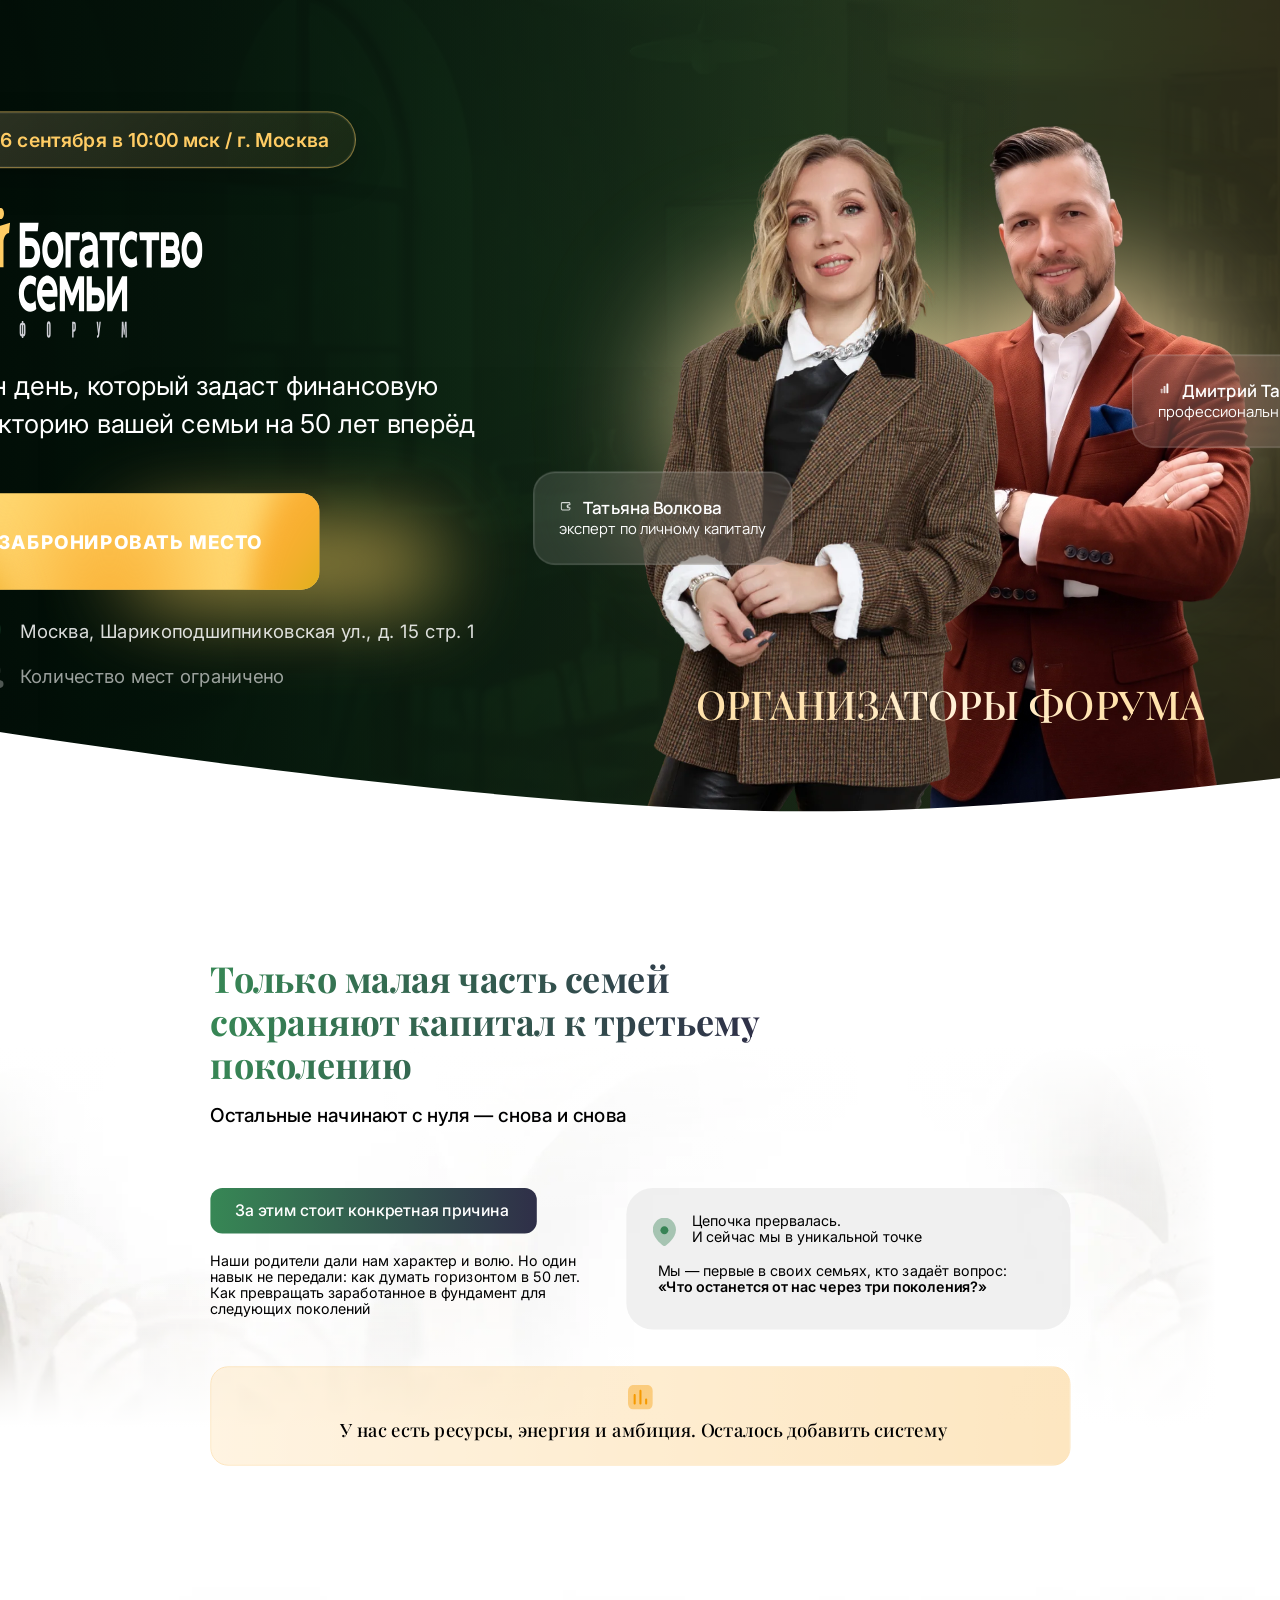
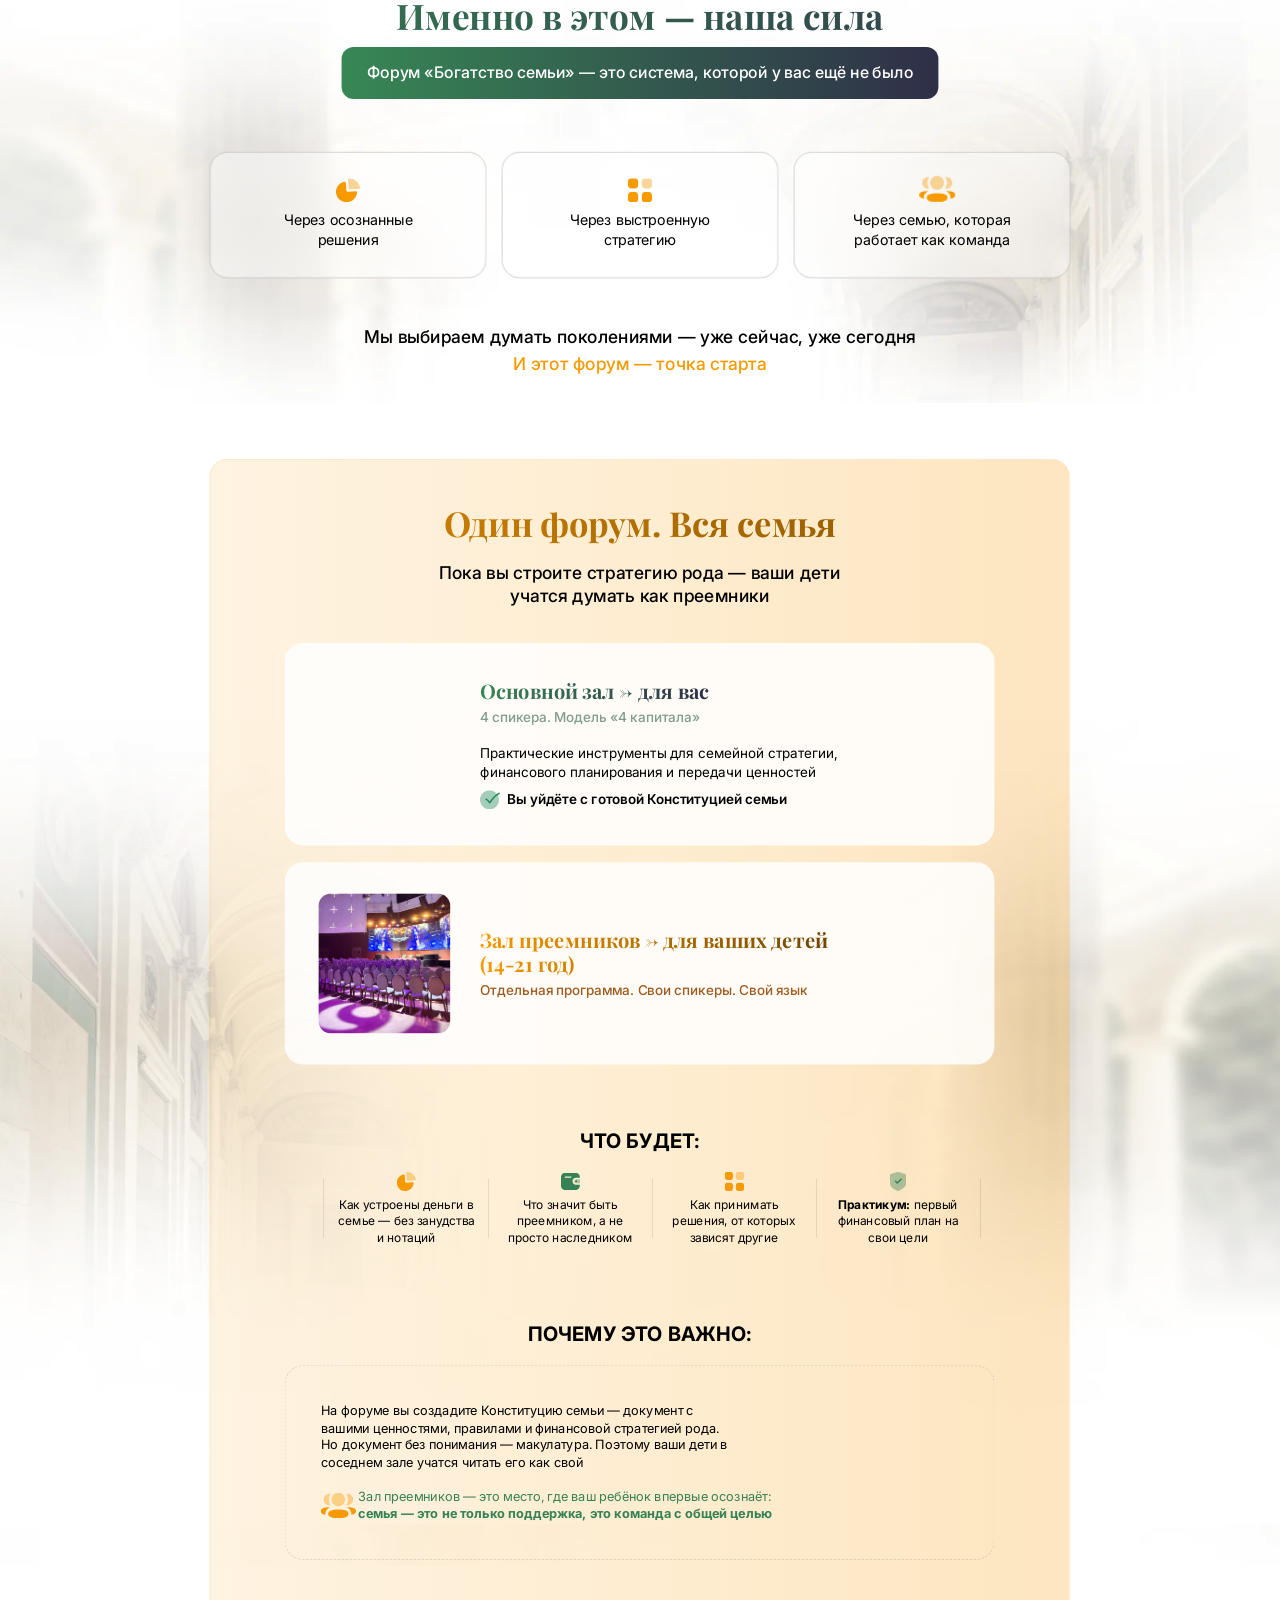
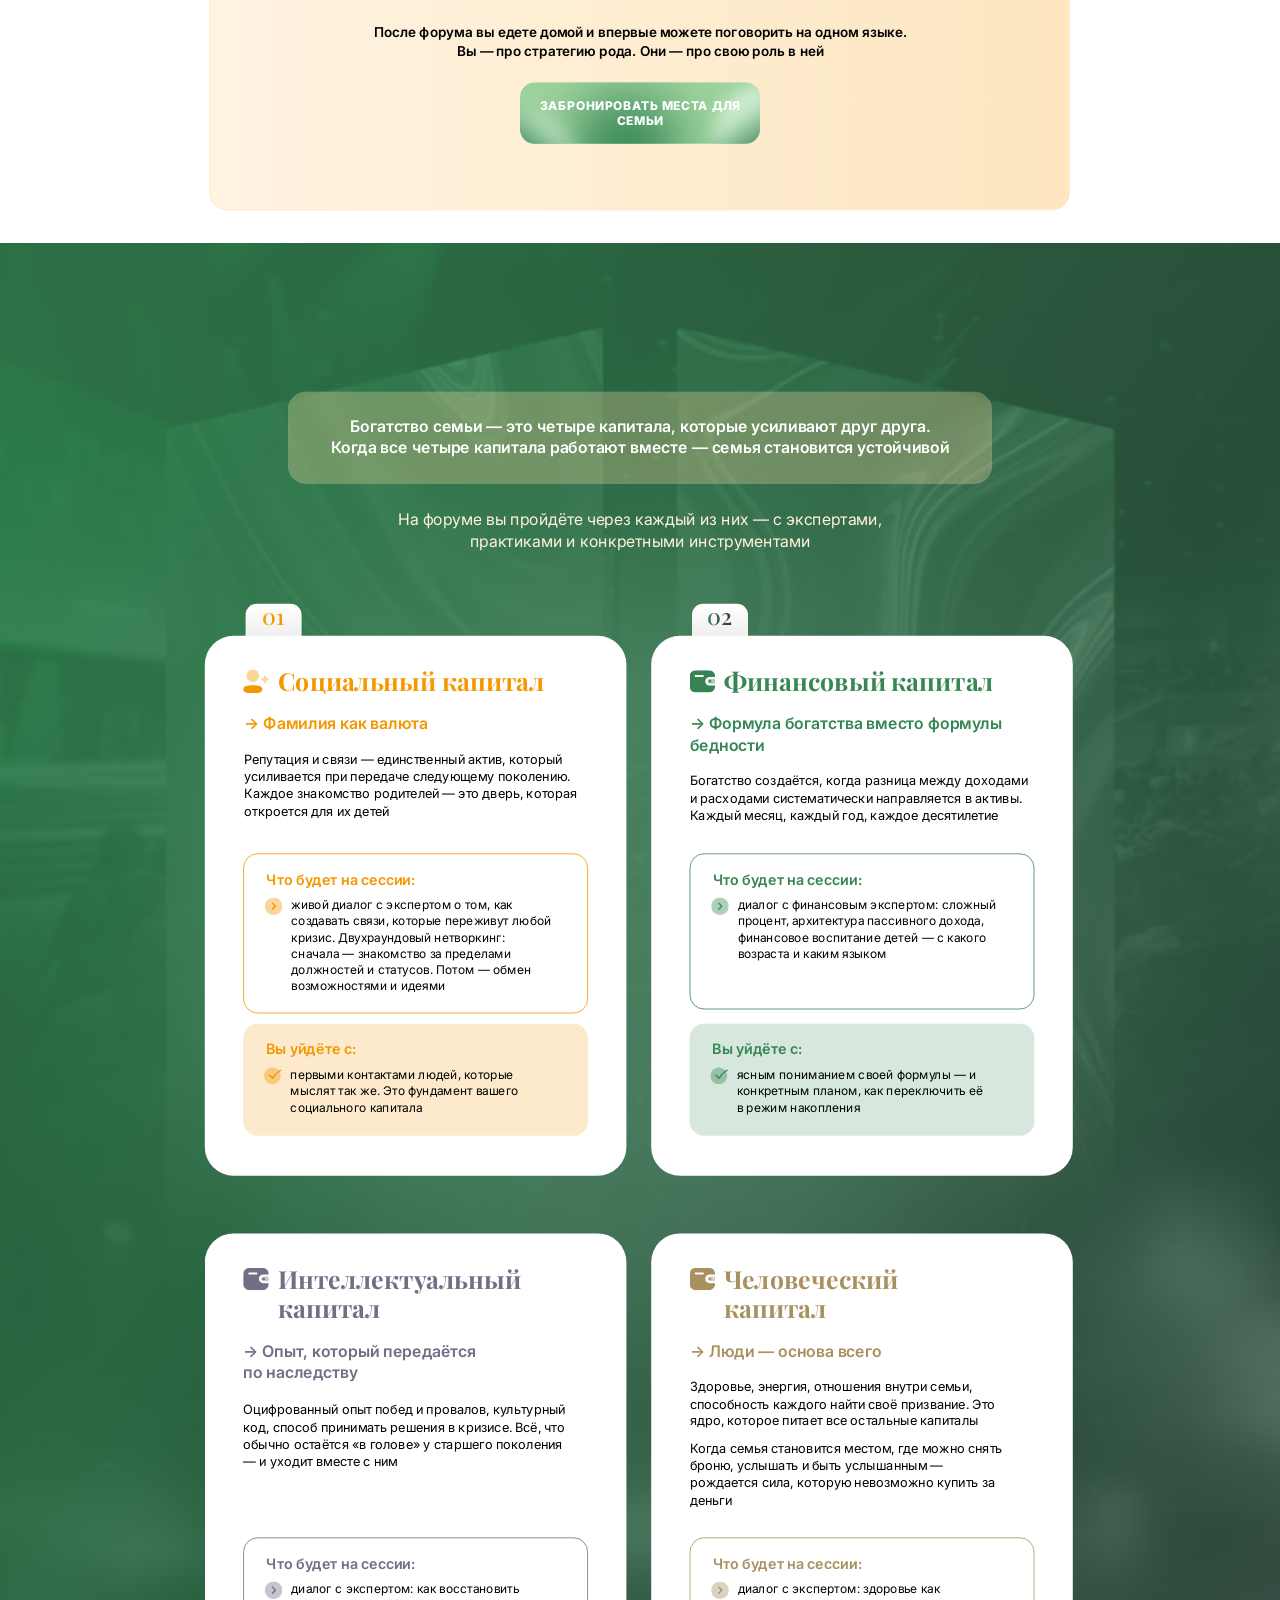
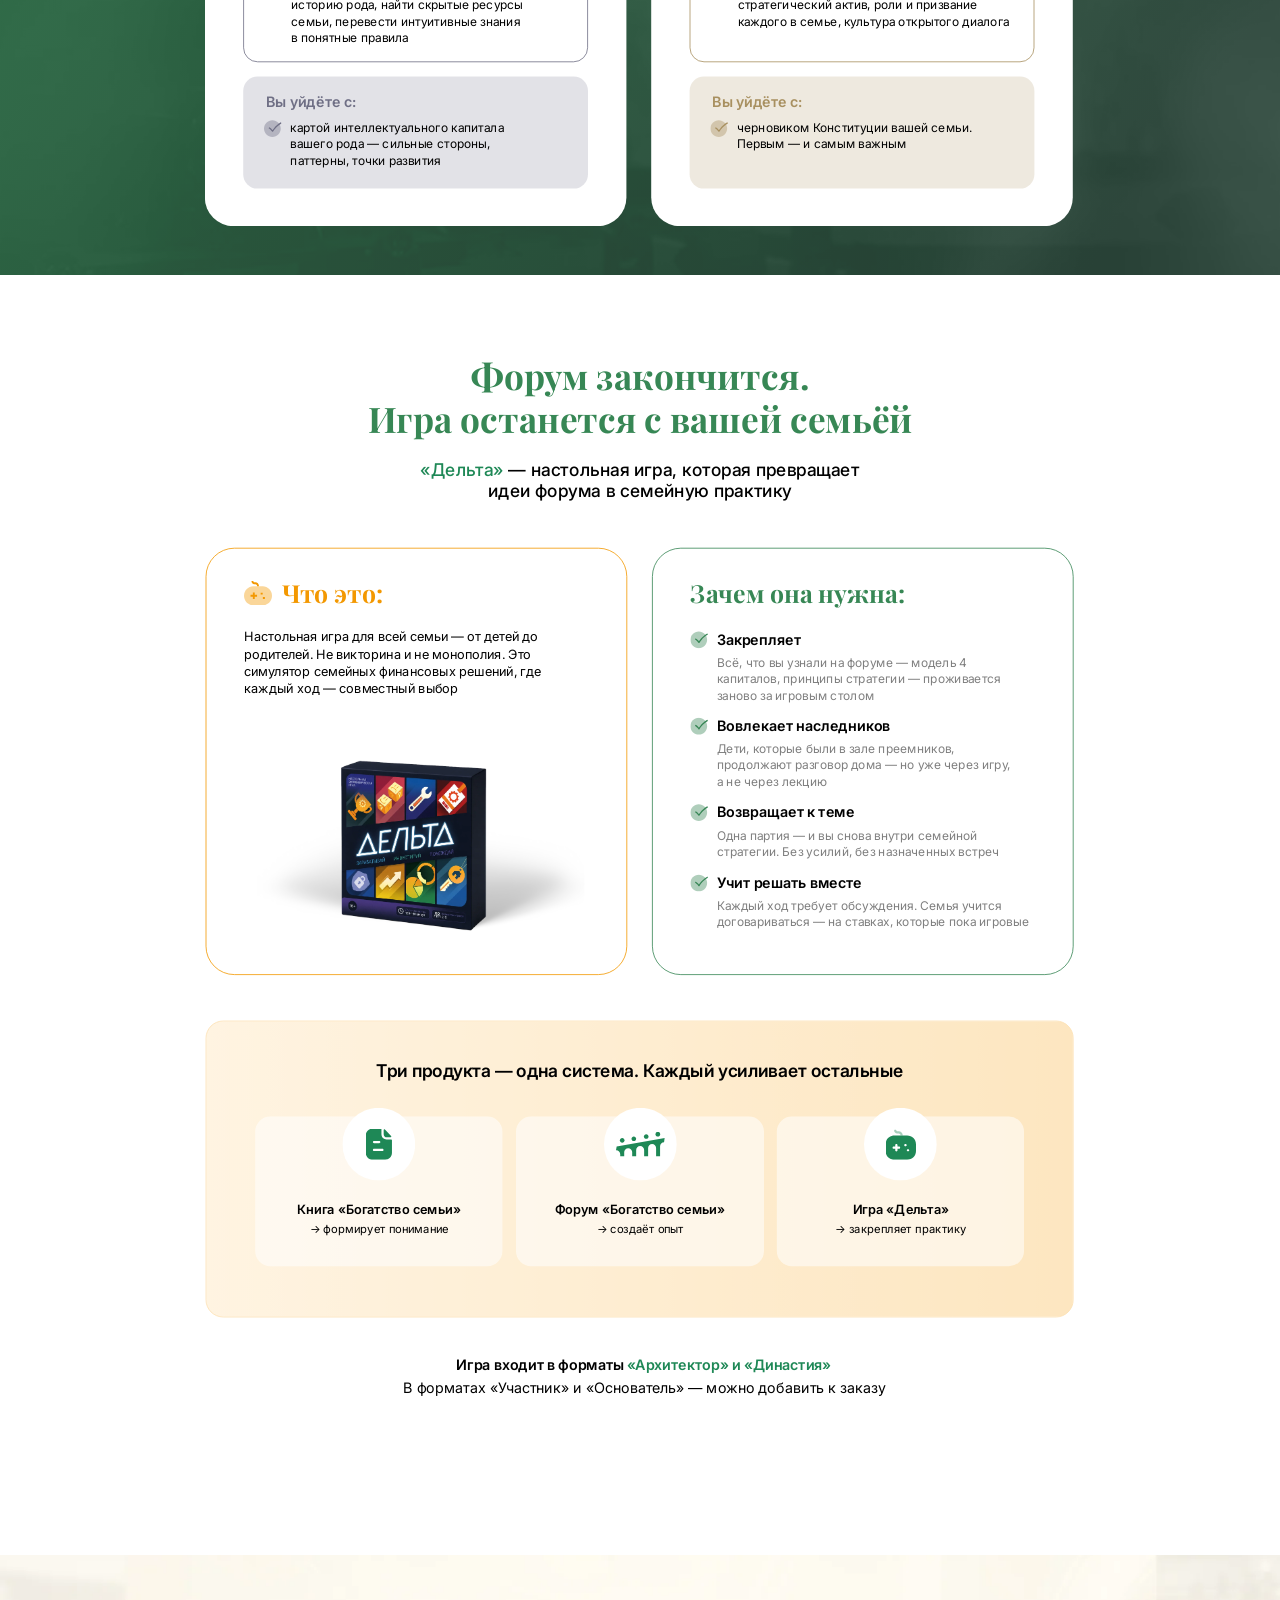
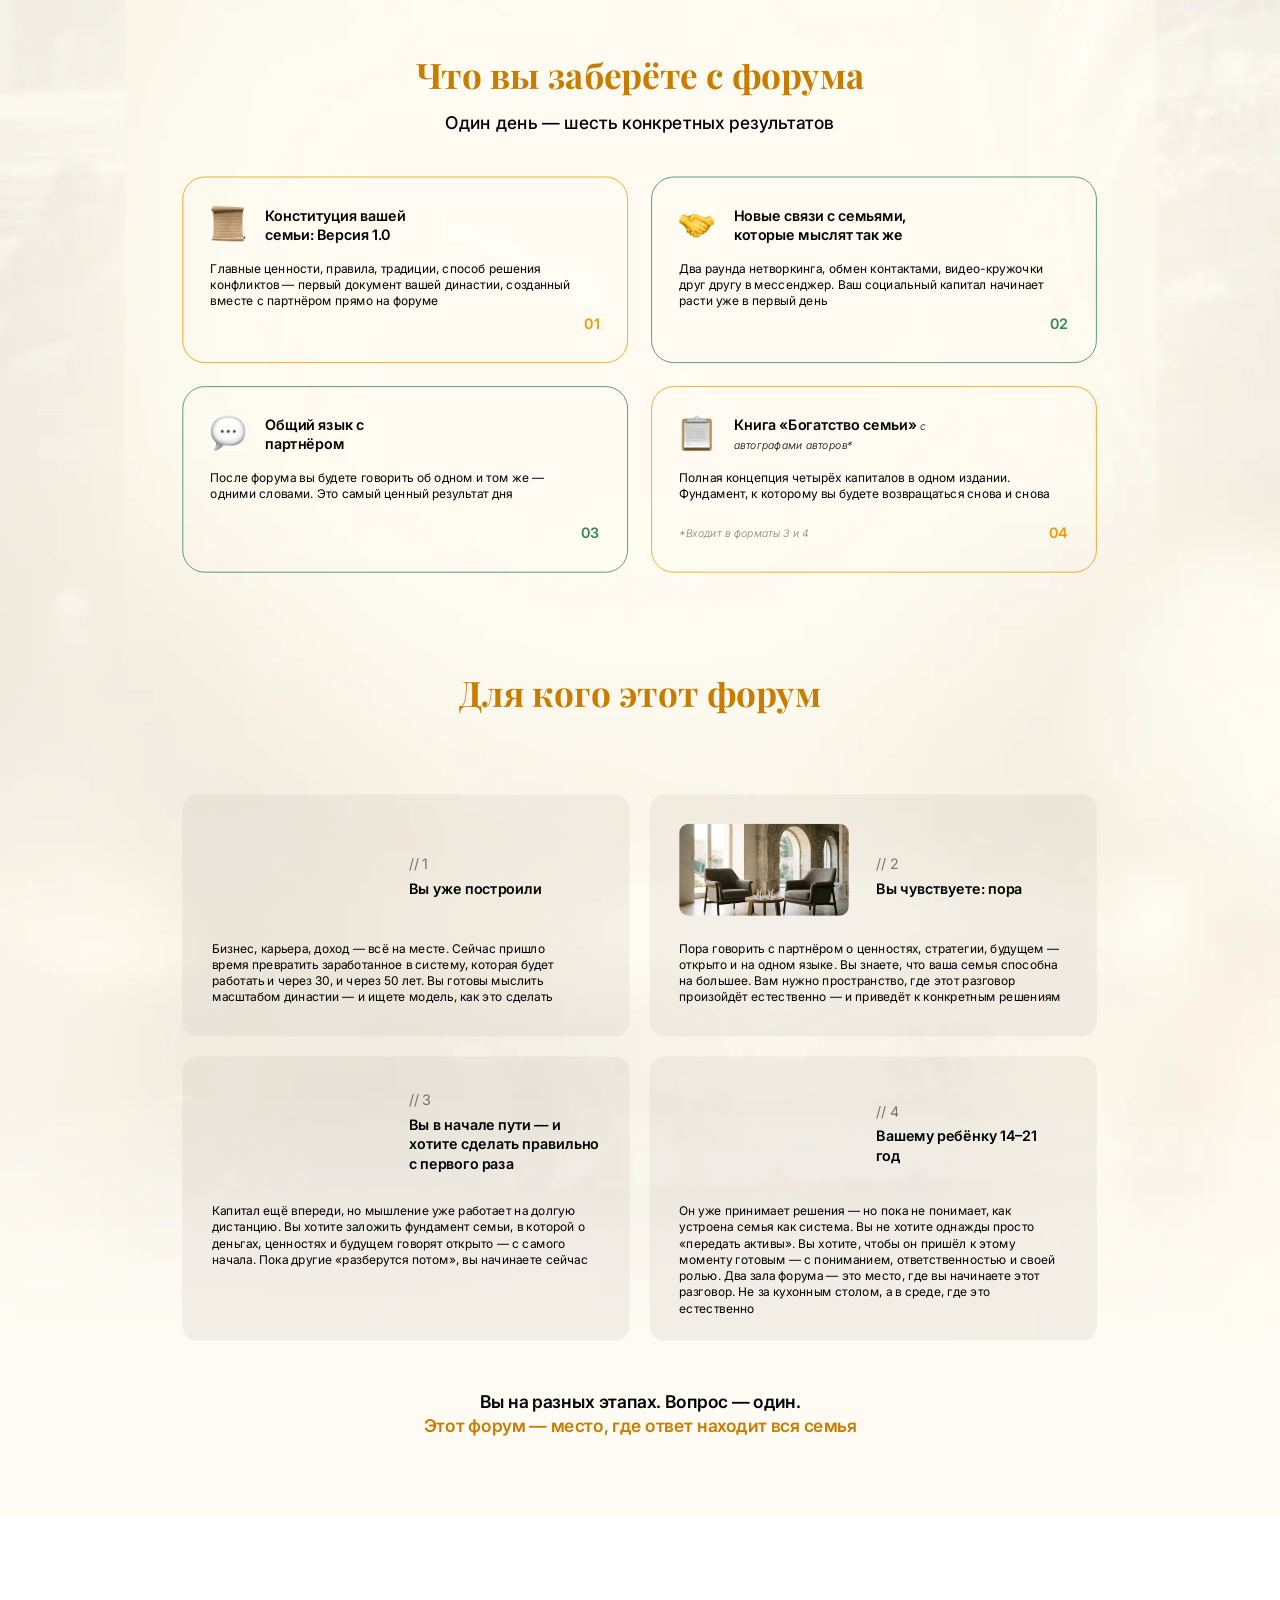
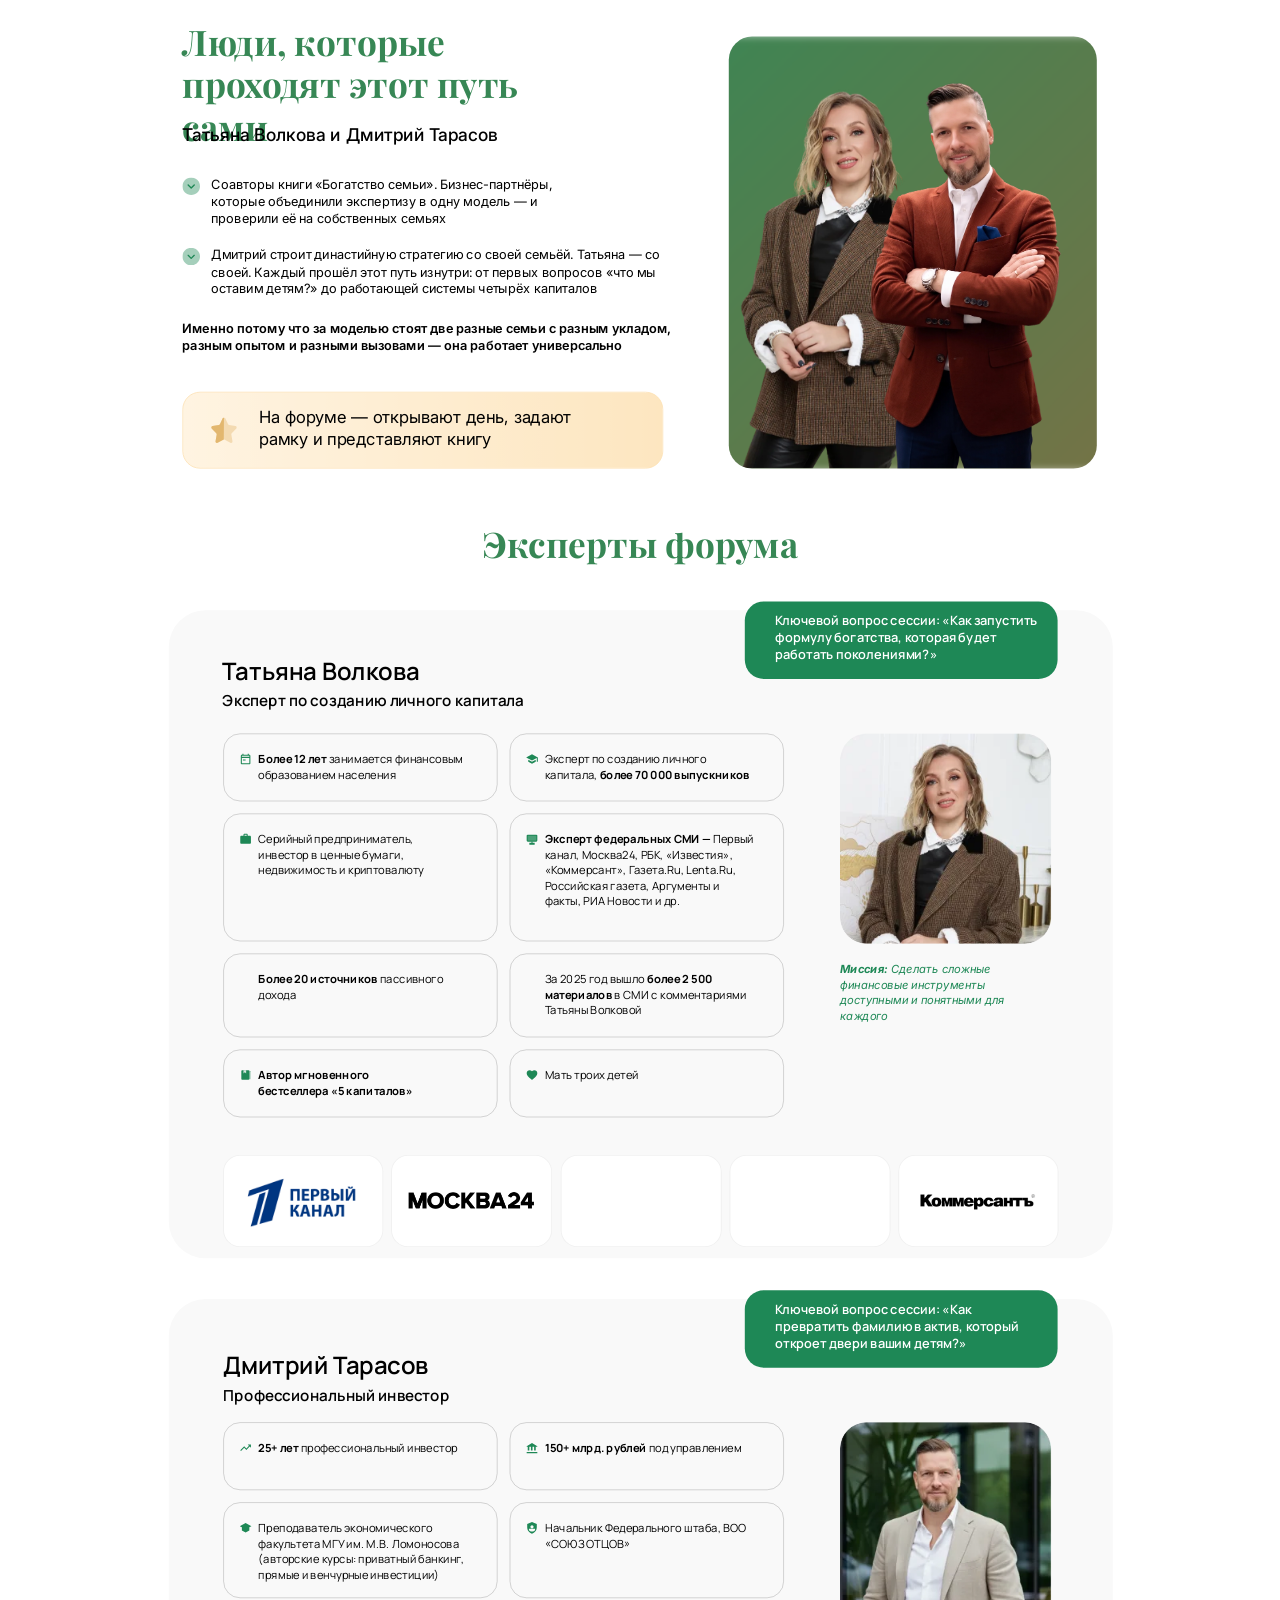
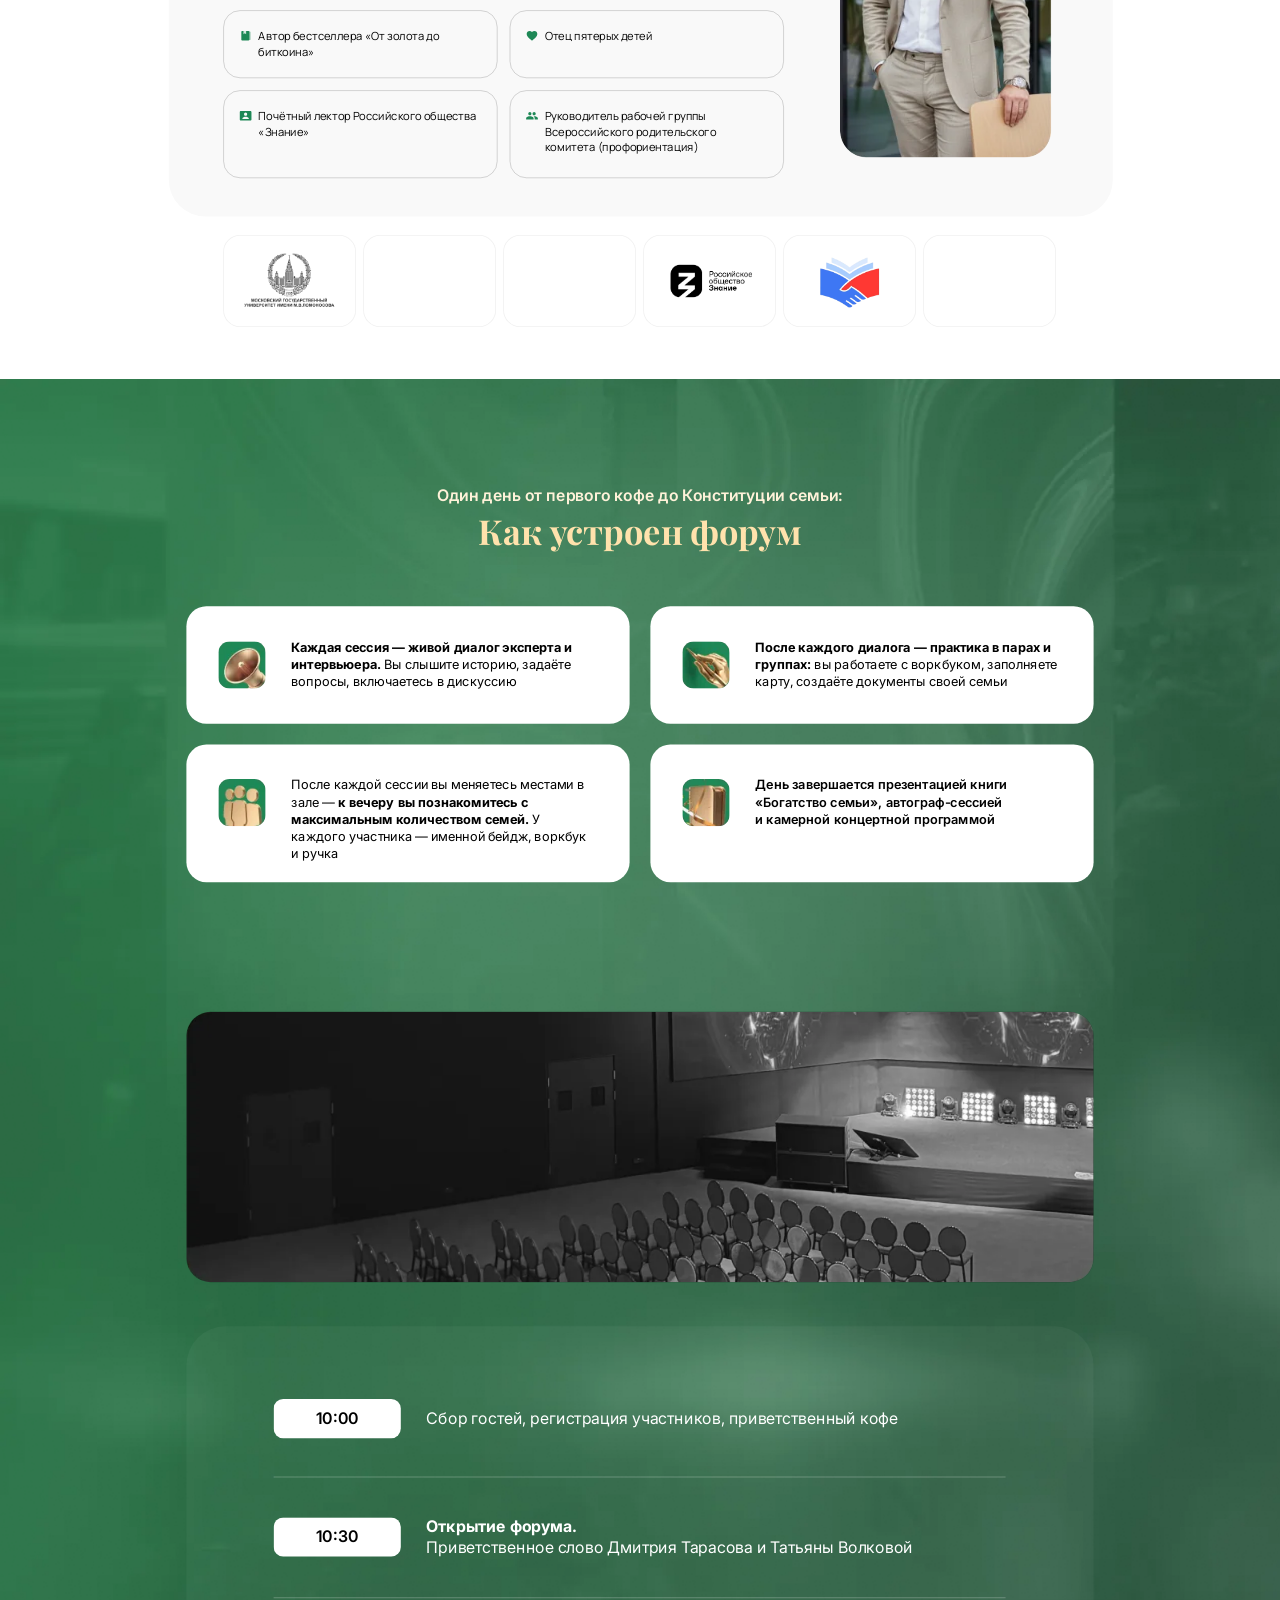
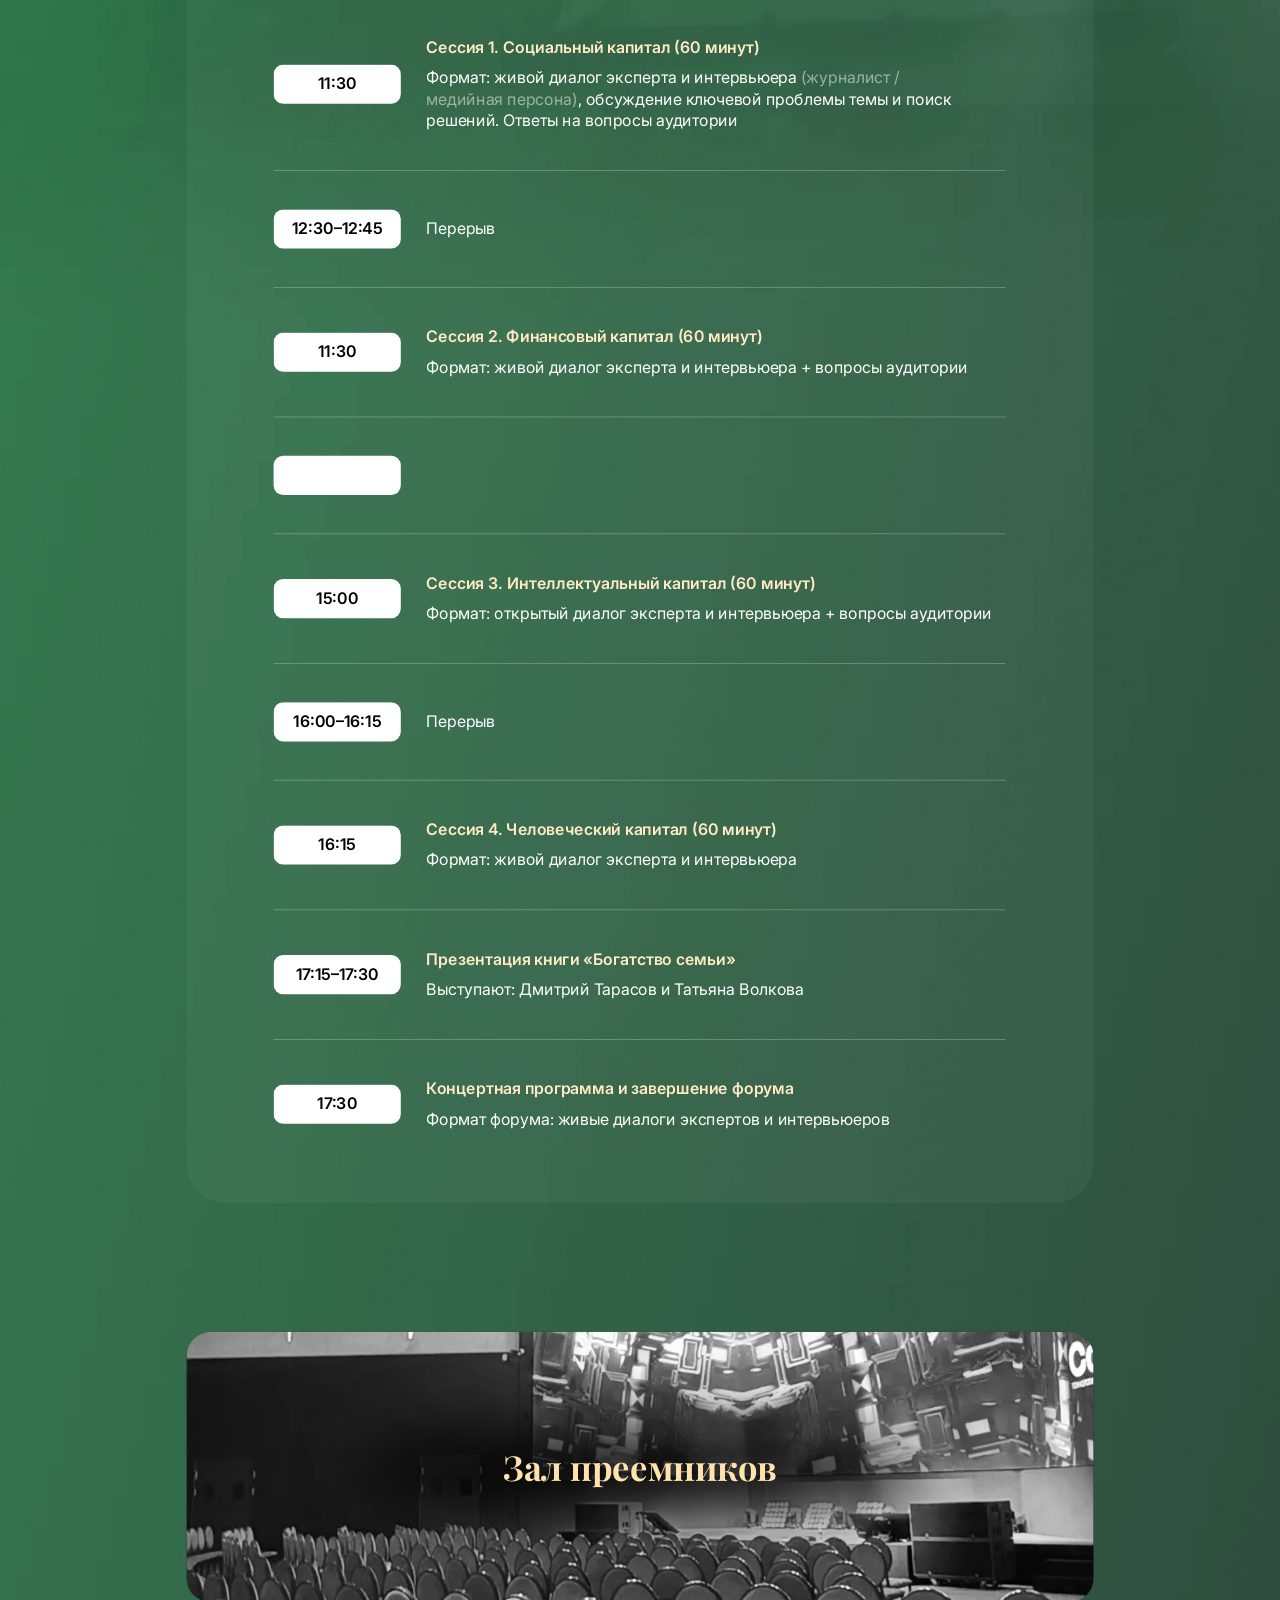
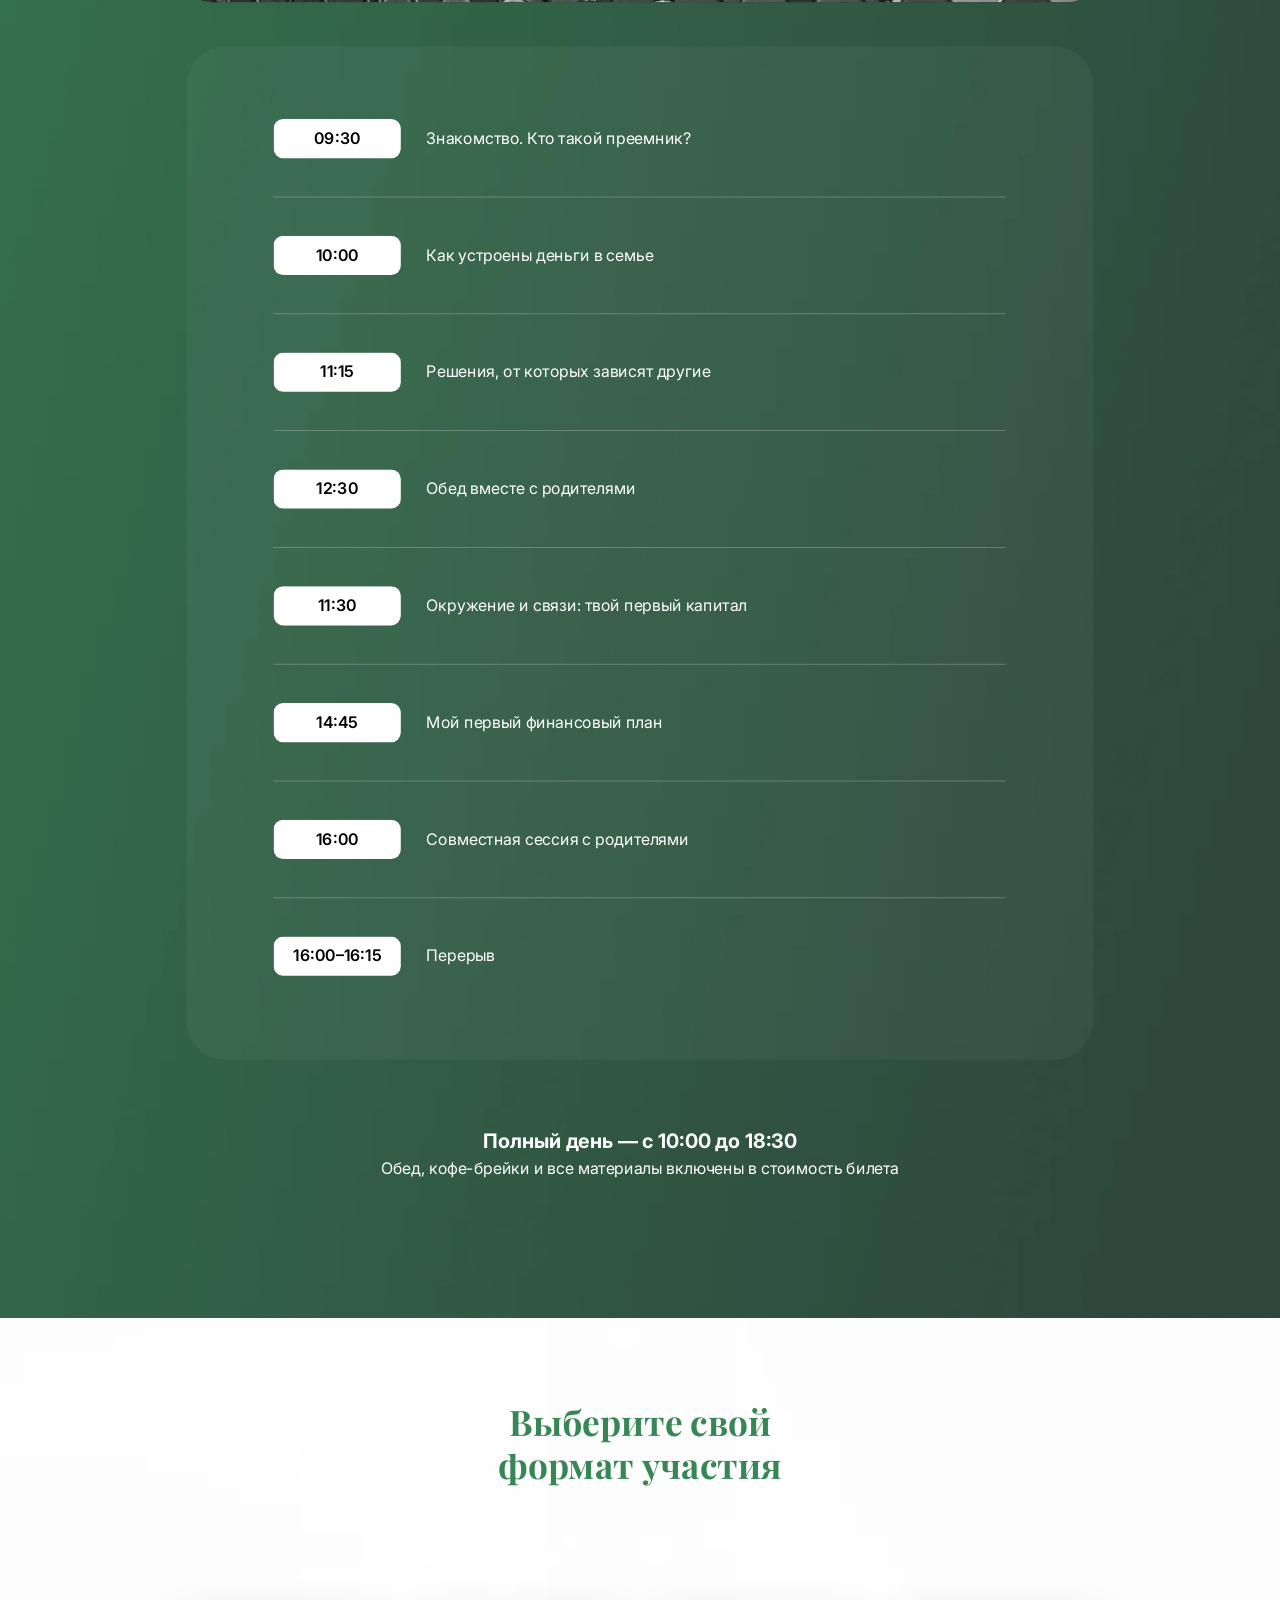
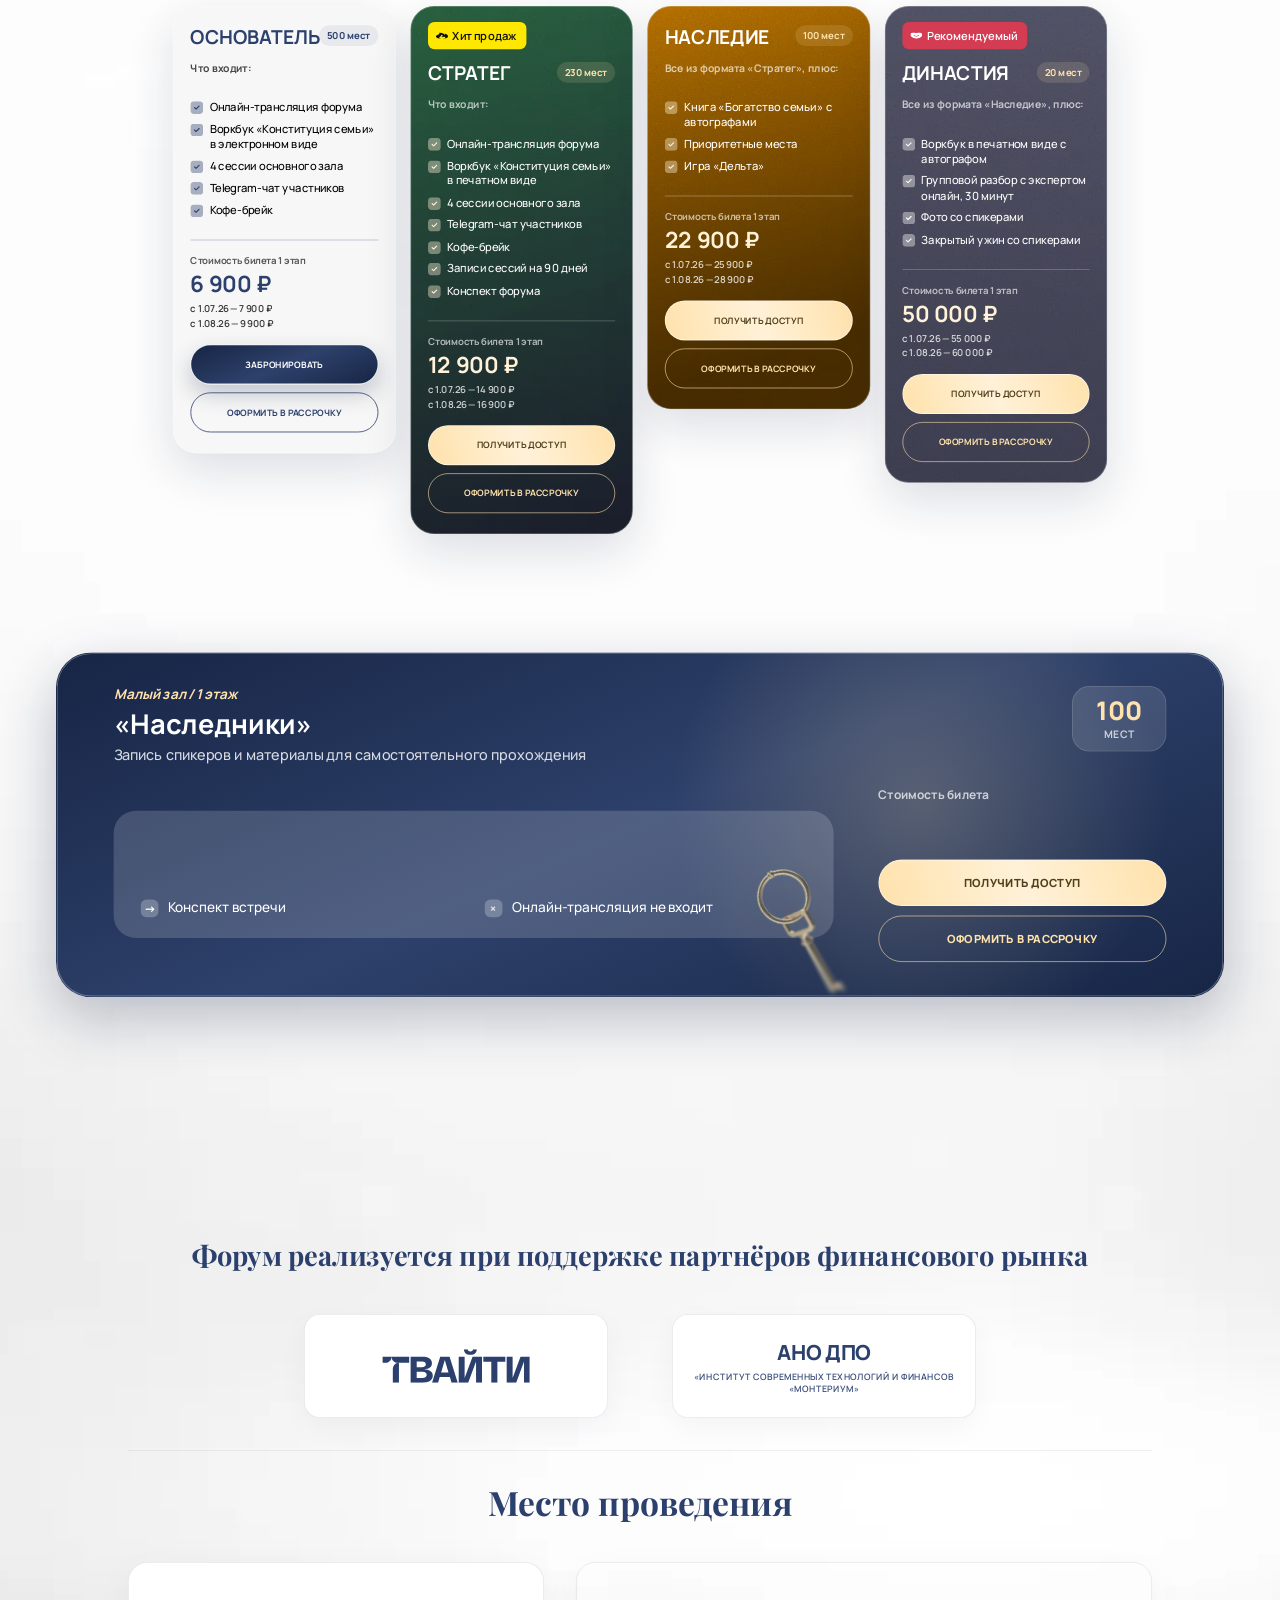
==== commit d0d70ec4: "fix: update venue address to Sharikopodshipnikovskaya 15/1, Дворец Культур Co-Authored-By: Claude So" ====
--- a/index.html
+++ b/index.html
@@ -88,7 +88,7 @@
       <!-- Address -->
       <div class="hero__address">
         <div class="address-icon"><img decoding="async" src="assets/location.svg" alt=""></div>
-        <span class="address-text">Москва, ул. Мясницкая, 13, с. 20</span>
+        <span class="address-text">Москва, Шарикоподшипниковская ул., д. 15 стр. 1</span>
       </div>
 
       <!-- Seats -->
@@ -979,10 +979,9 @@
             <circle cx="12" cy="10" r="3"></circle>
           </svg>
         </span>
-        <p class="s12__card-address">г. Москва, ул. Мясницкая, 13, с. 20</p>
-        <p class="s12__card-details">Quattro Space, Зал Шале, 2 этаж</p>
-        <p class="s12__card-metro">м. Чистые пруды / Тургеневская / Сретенский бульвар</p>
-        <a href="https://yandex.ru/maps/?ll=37.633877%2C55.763417&amp;z=17&amp;pt=37.633877%2C55.763417%2Cpm2rdm" target="_blank" rel="noopener noreferrer" class="s12__map-btn">
+        <p class="s12__card-address">г. Москва, Шарикоподшипниковская ул., д. 15 стр. 1</p>
+        <p class="s12__card-details">«Дворец Культур»</p>
+        <a href="https://yandex.ru/maps/?ll=37.678638%2C55.715900&amp;z=17&amp;pt=37.678638%2C55.715900%2Cpm2rdm" target="_blank" rel="noopener noreferrer" class="s12__map-btn">
           Открыть в Яндекс.Картах
           <svg viewBox="0 0 24 24" fill="none" stroke="currentColor" stroke-width="1.8" stroke-linecap="round" stroke-linejoin="round">
             <path d="M5 12h14m-6-6 6 6-6 6"></path>
@@ -992,7 +991,7 @@
 
       <!-- Map Iframe -->
       <div class="s12__map">
-        <iframe src="https://yandex.ru/map-widget/v1/?ll=37.633877%2C55.763417&amp;z=17&amp;pt=37.633877%2C55.763417%2Cpm2rdm" title="Quattro Space, Зал Шале, 2 этаж — г. Москва, ул. Мясницкая, 13, с. 20" loading="lazy" allowfullscreen=""></iframe>
+        <iframe src="https://yandex.ru/map-widget/v1/?ll=37.678638%2C55.715900&amp;z=17&amp;pt=37.678638%2C55.715900%2Cpm2rdm" title="«Дворец Культур» — г. Москва, Шарикоподшипниковская ул., д. 15 стр. 1" loading="lazy" allowfullscreen=""></iframe>
       </div>
 
     </div>
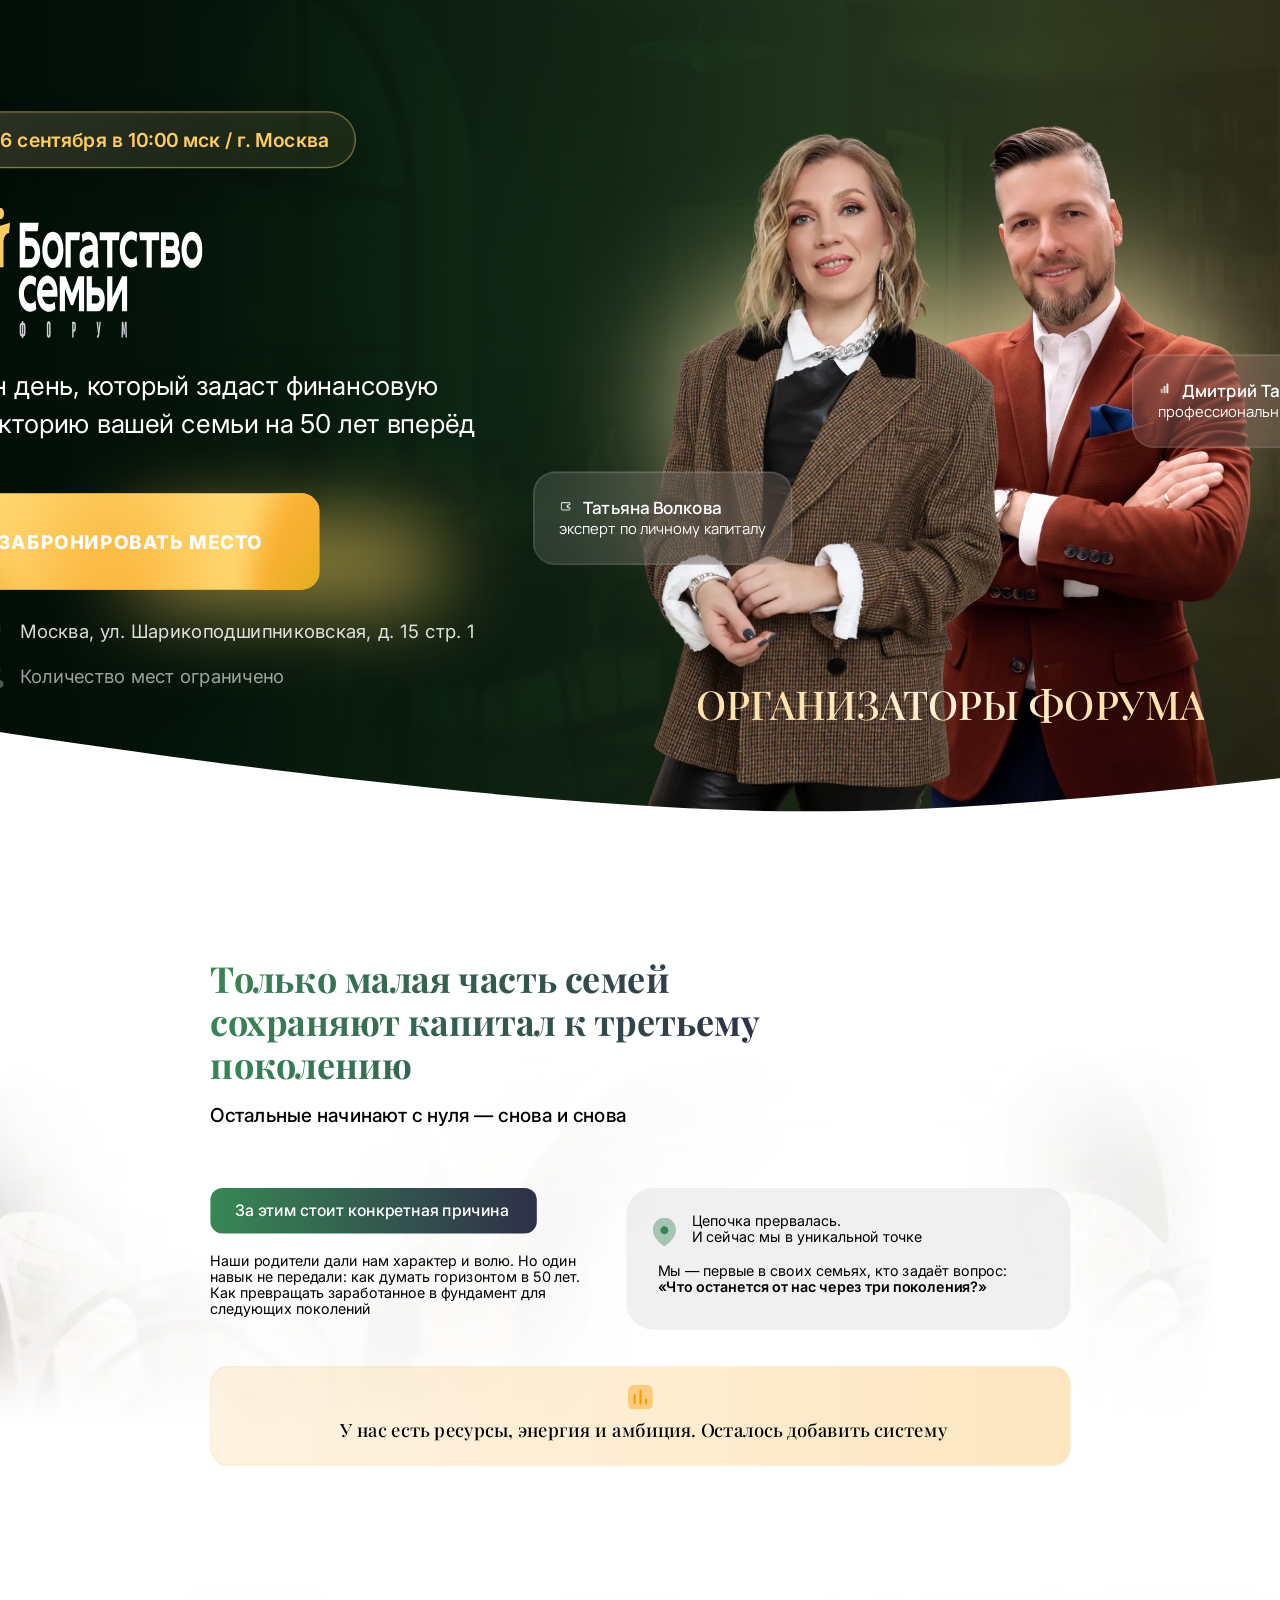
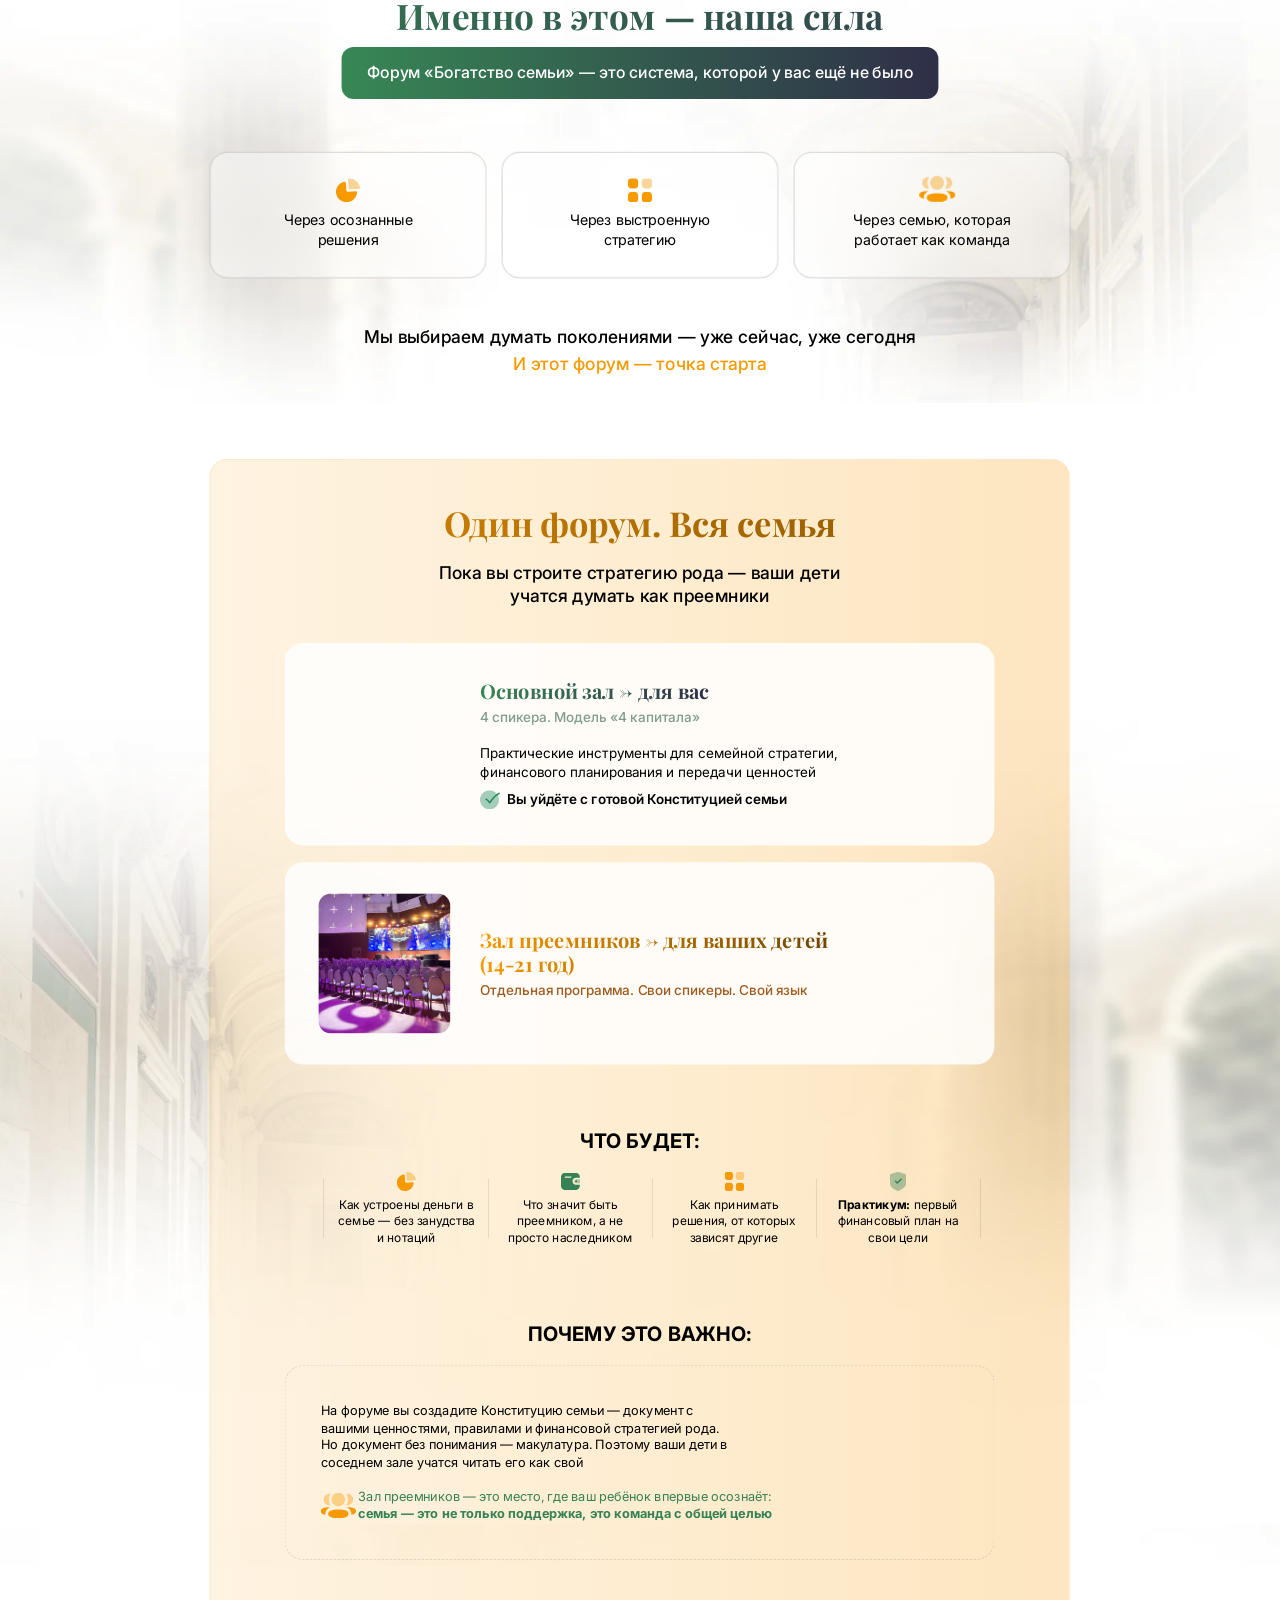
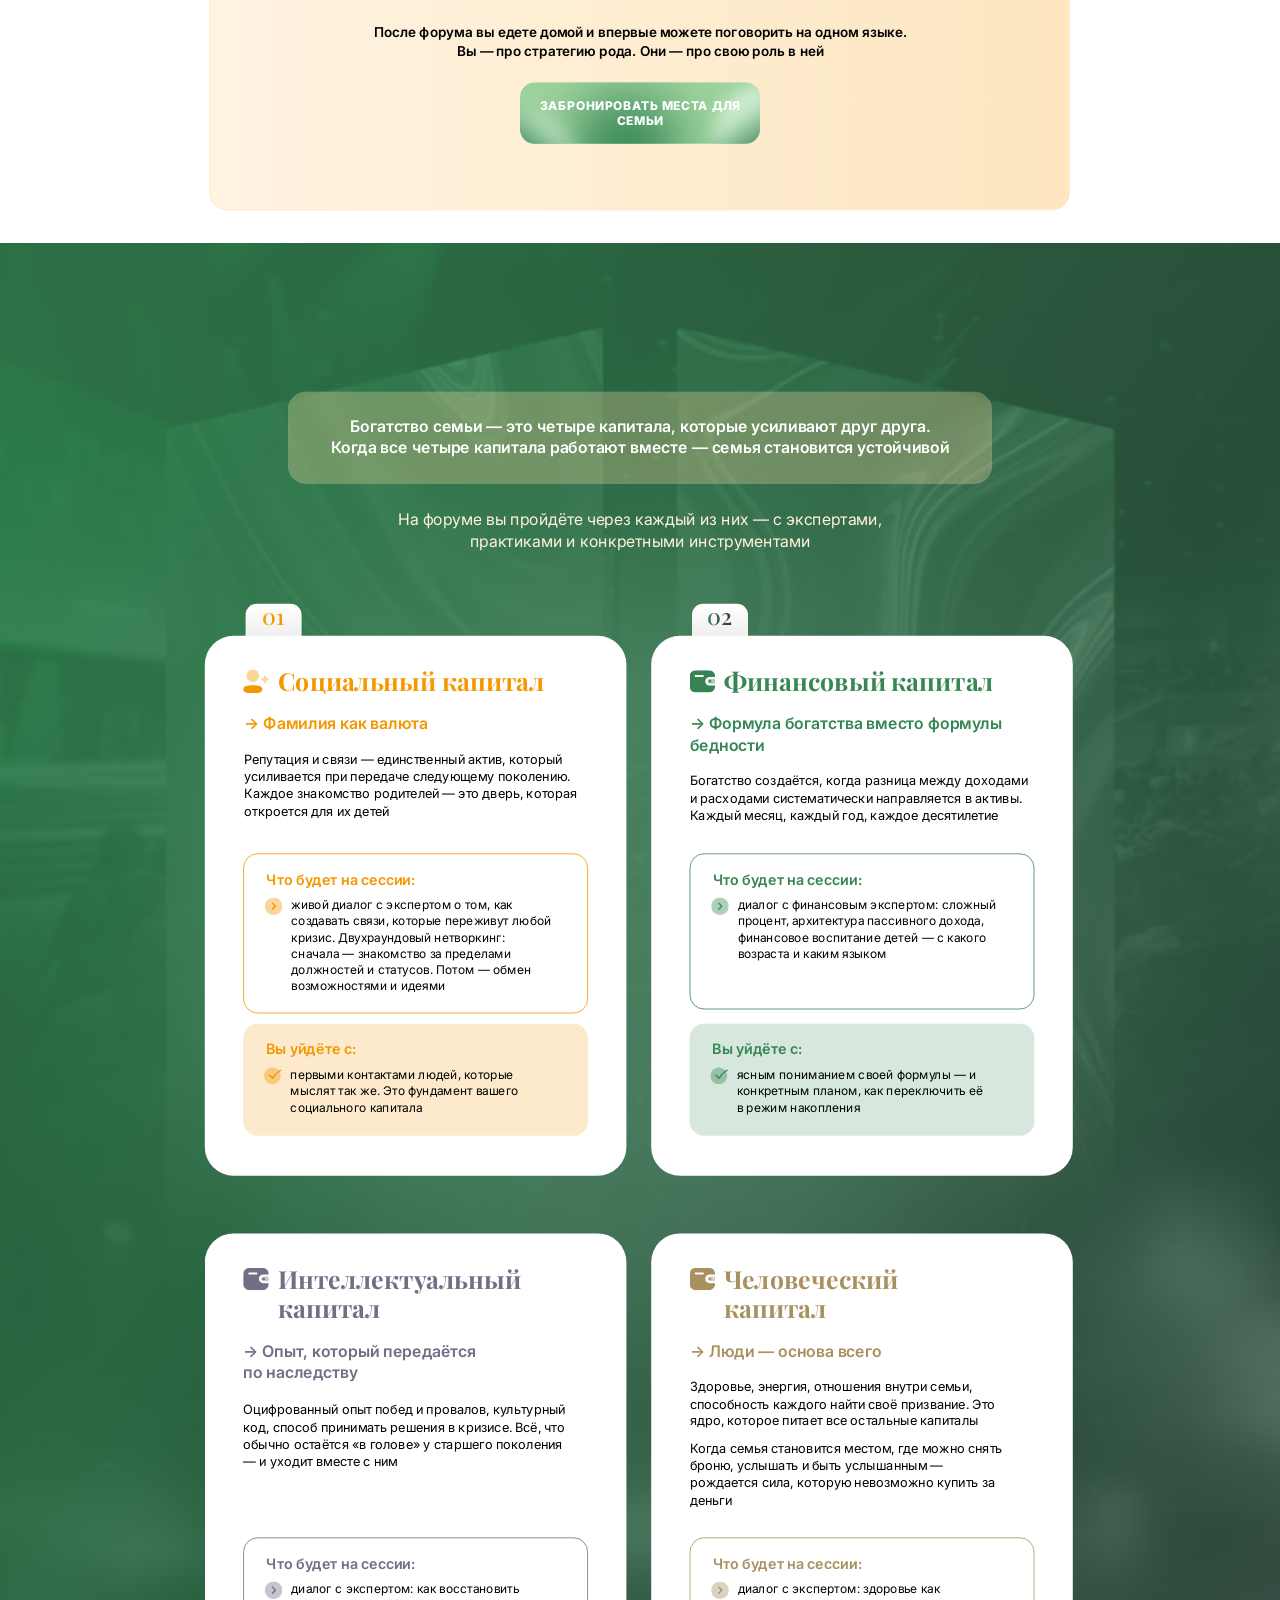
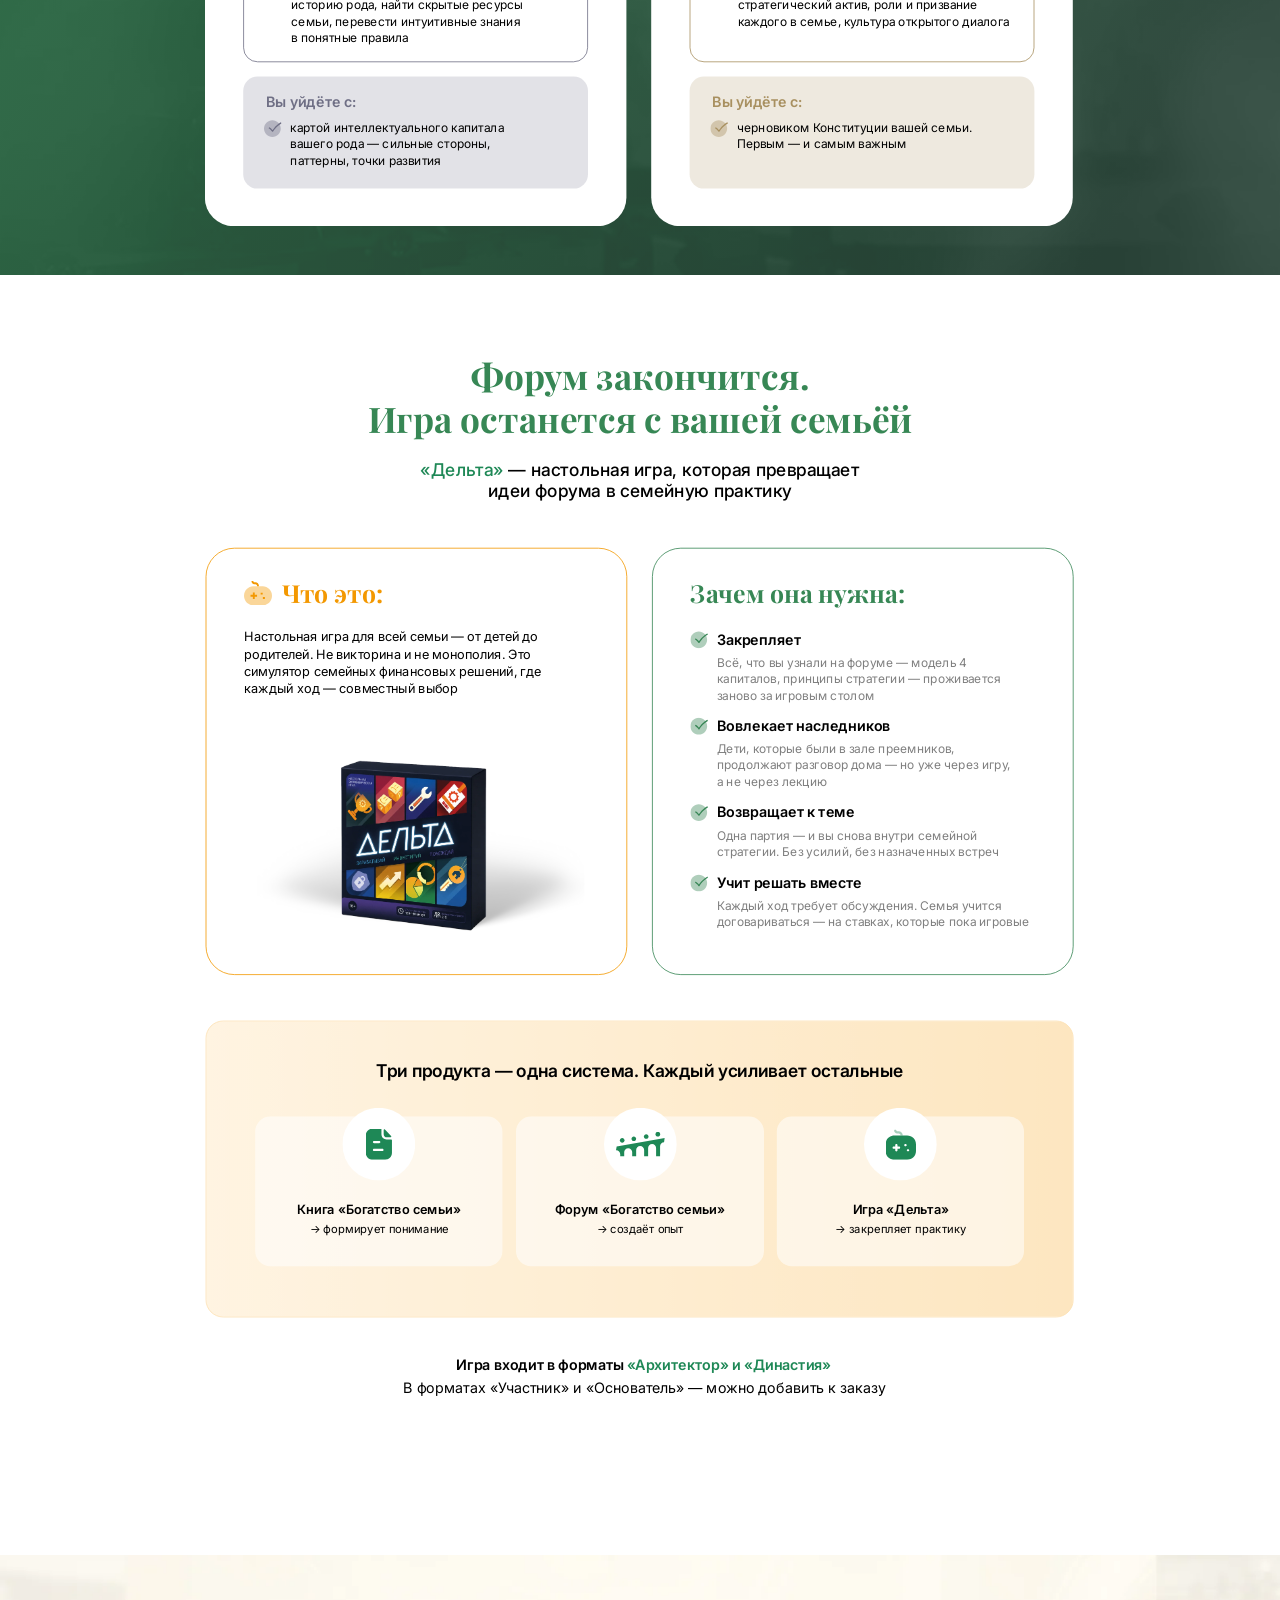
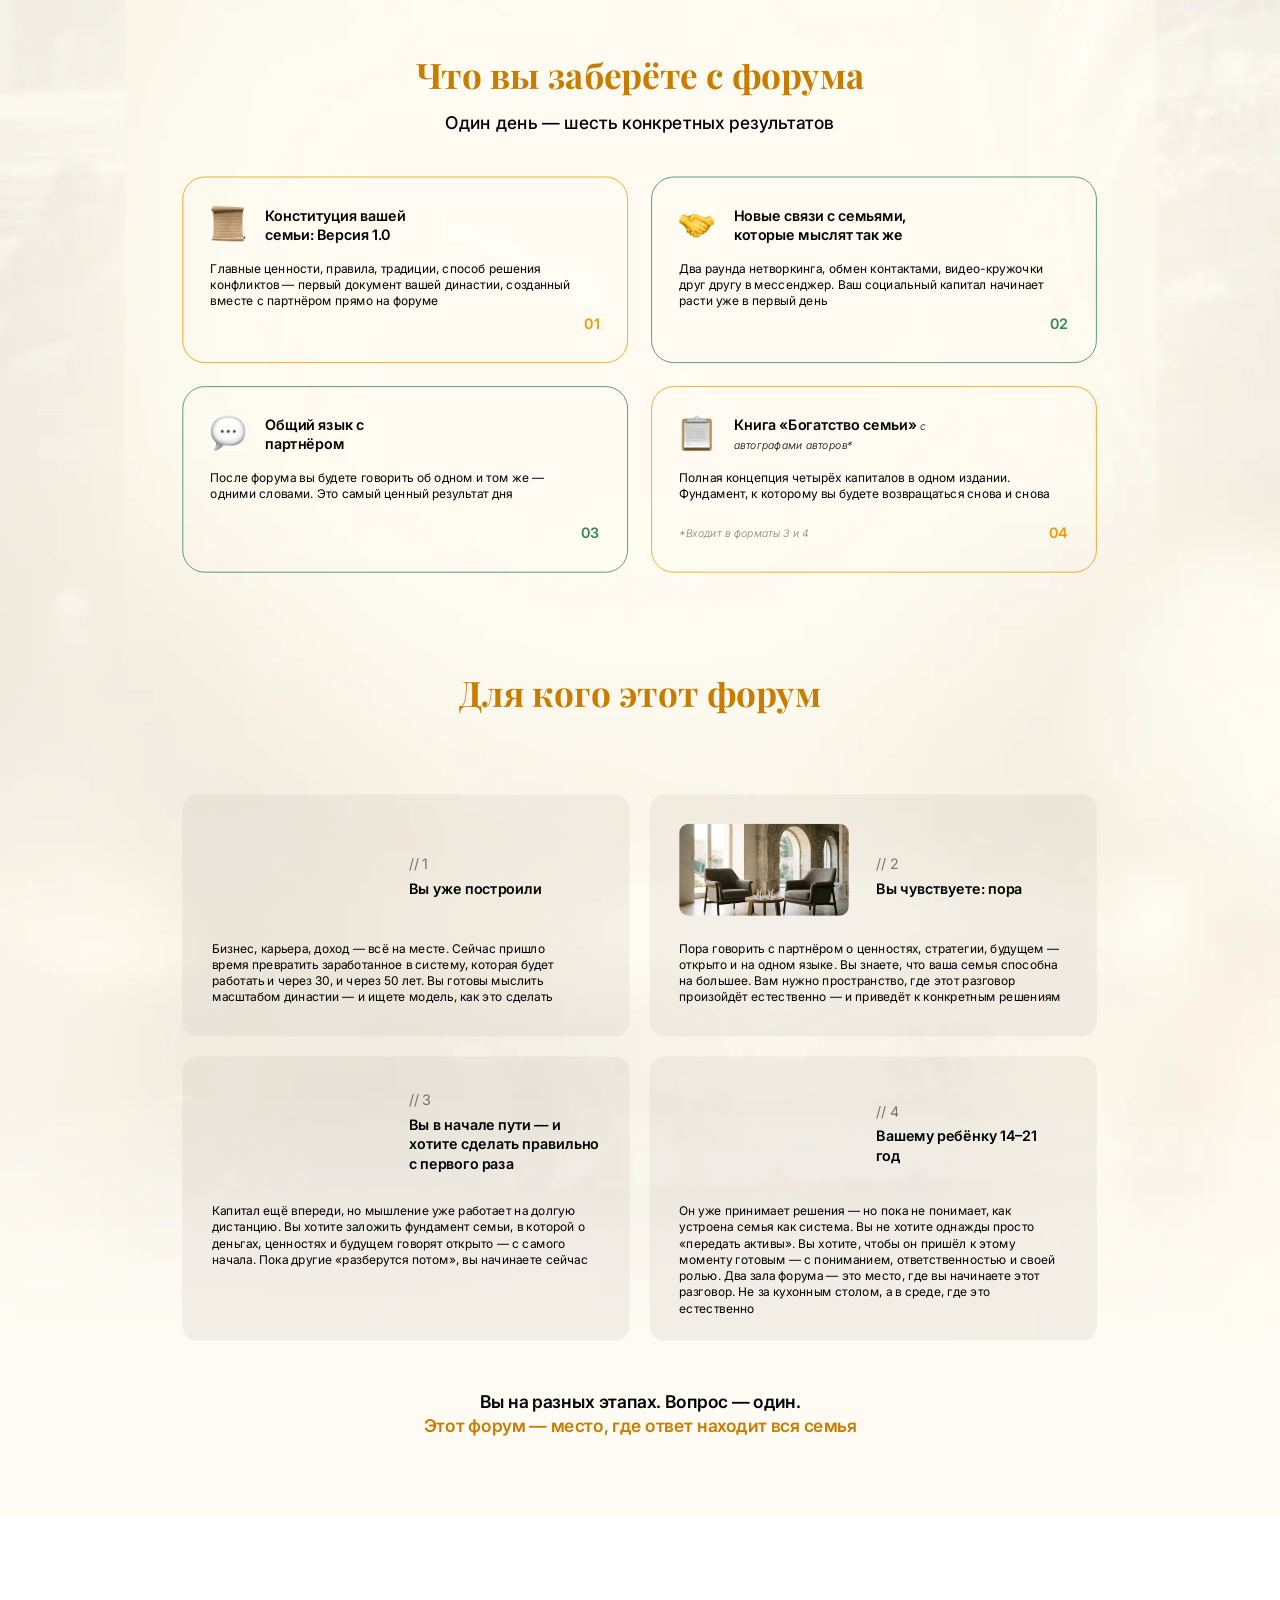
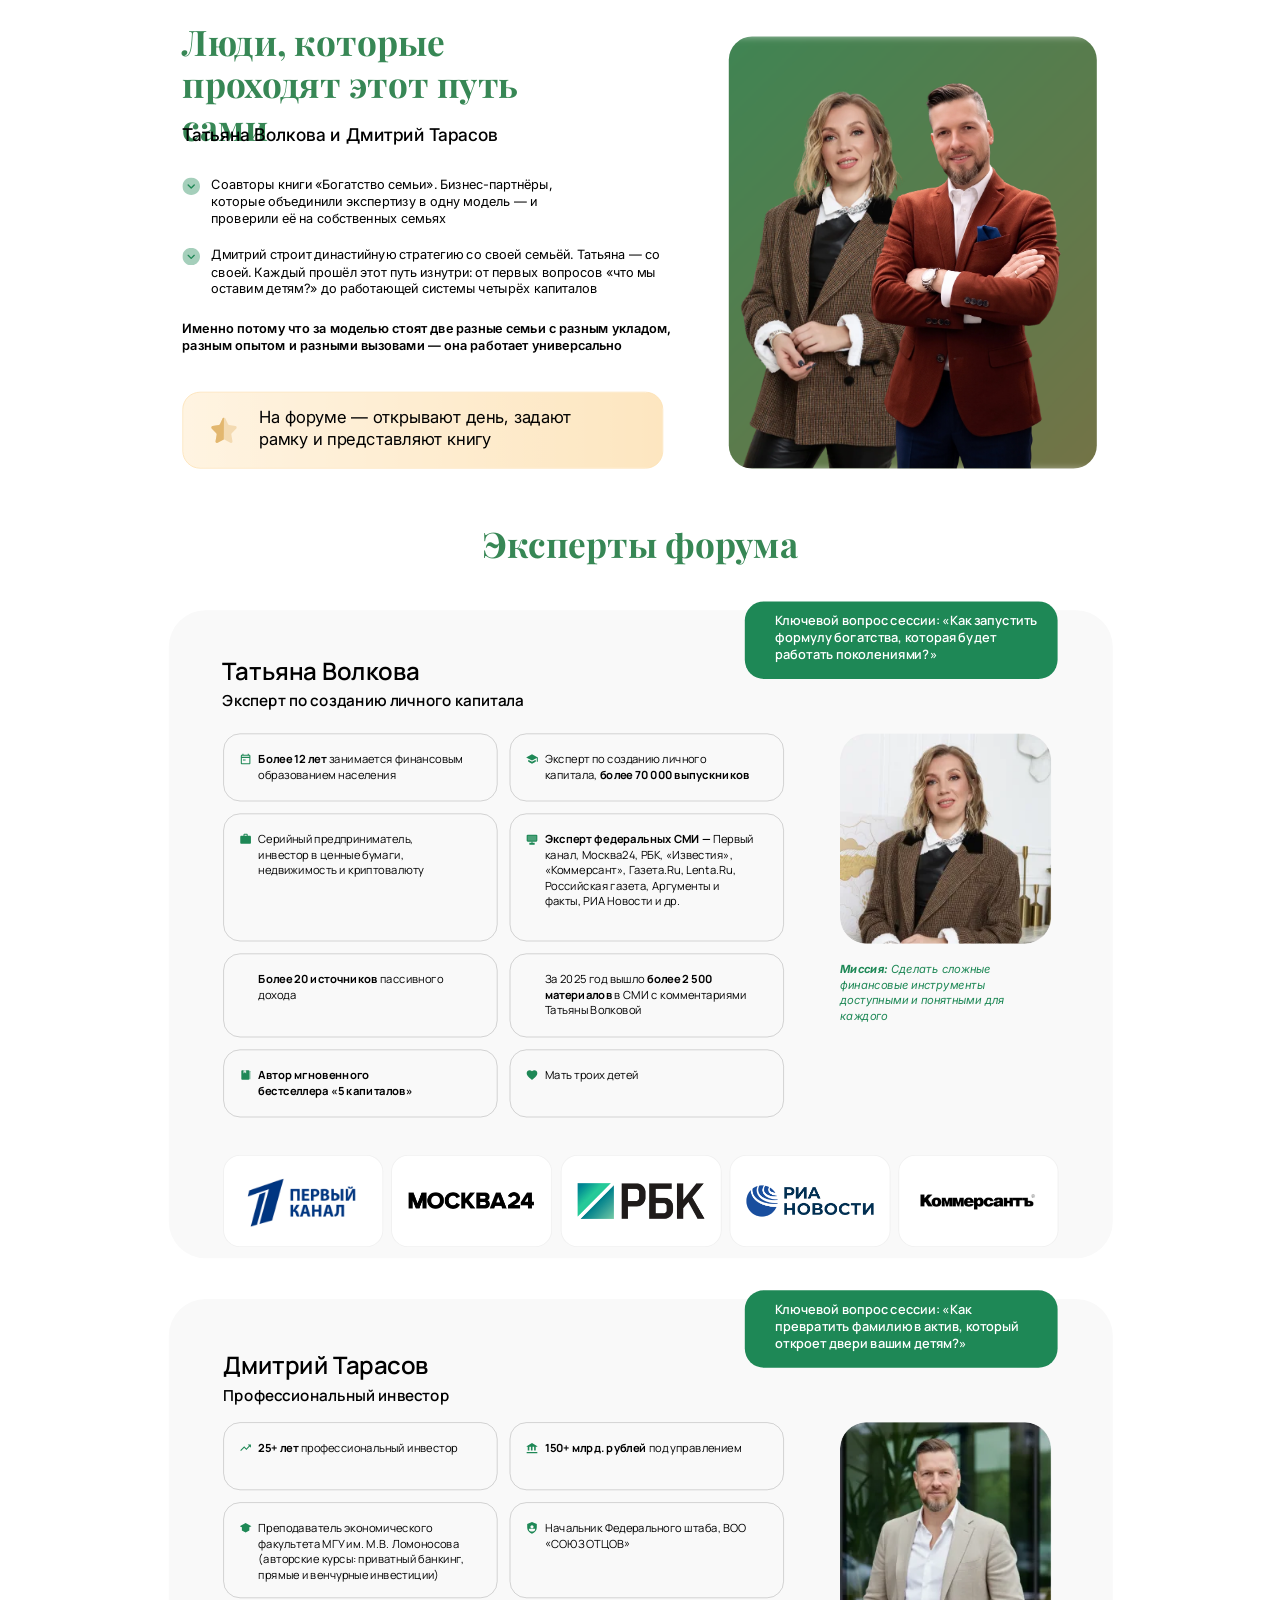
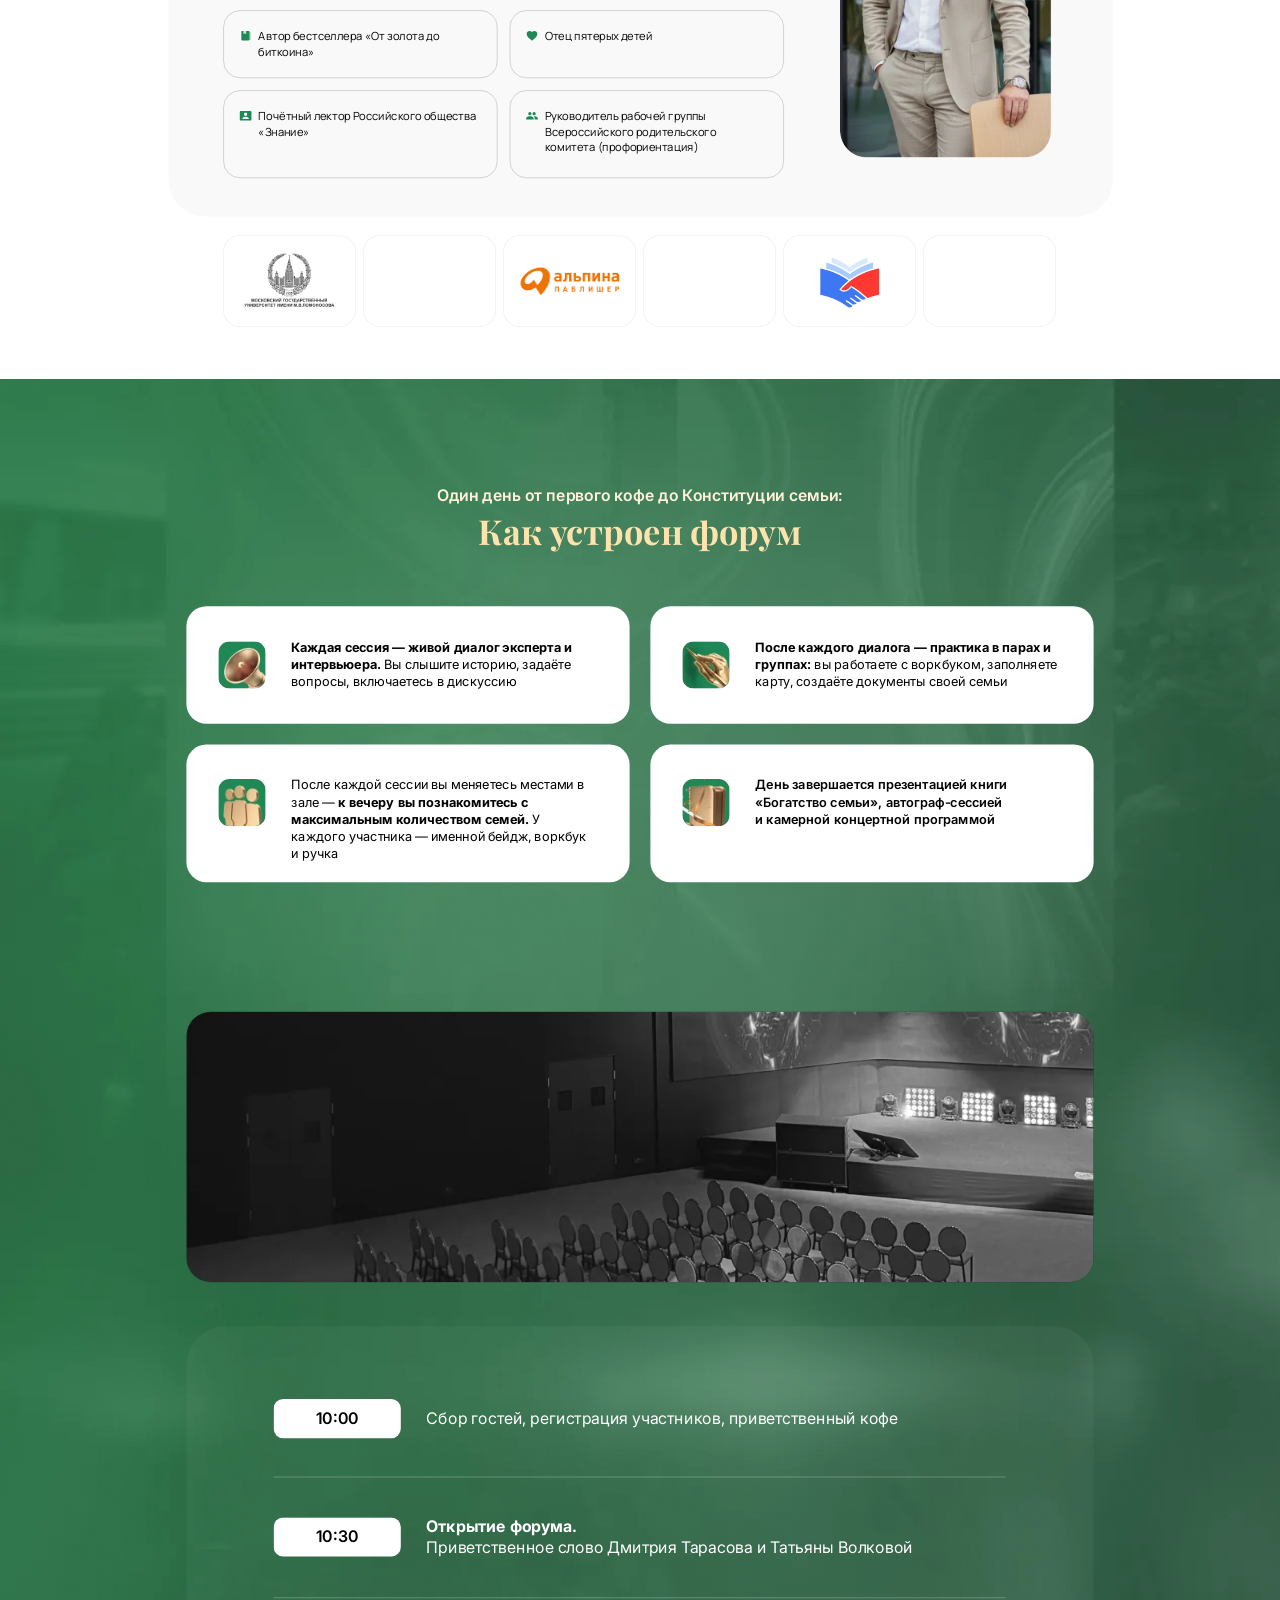
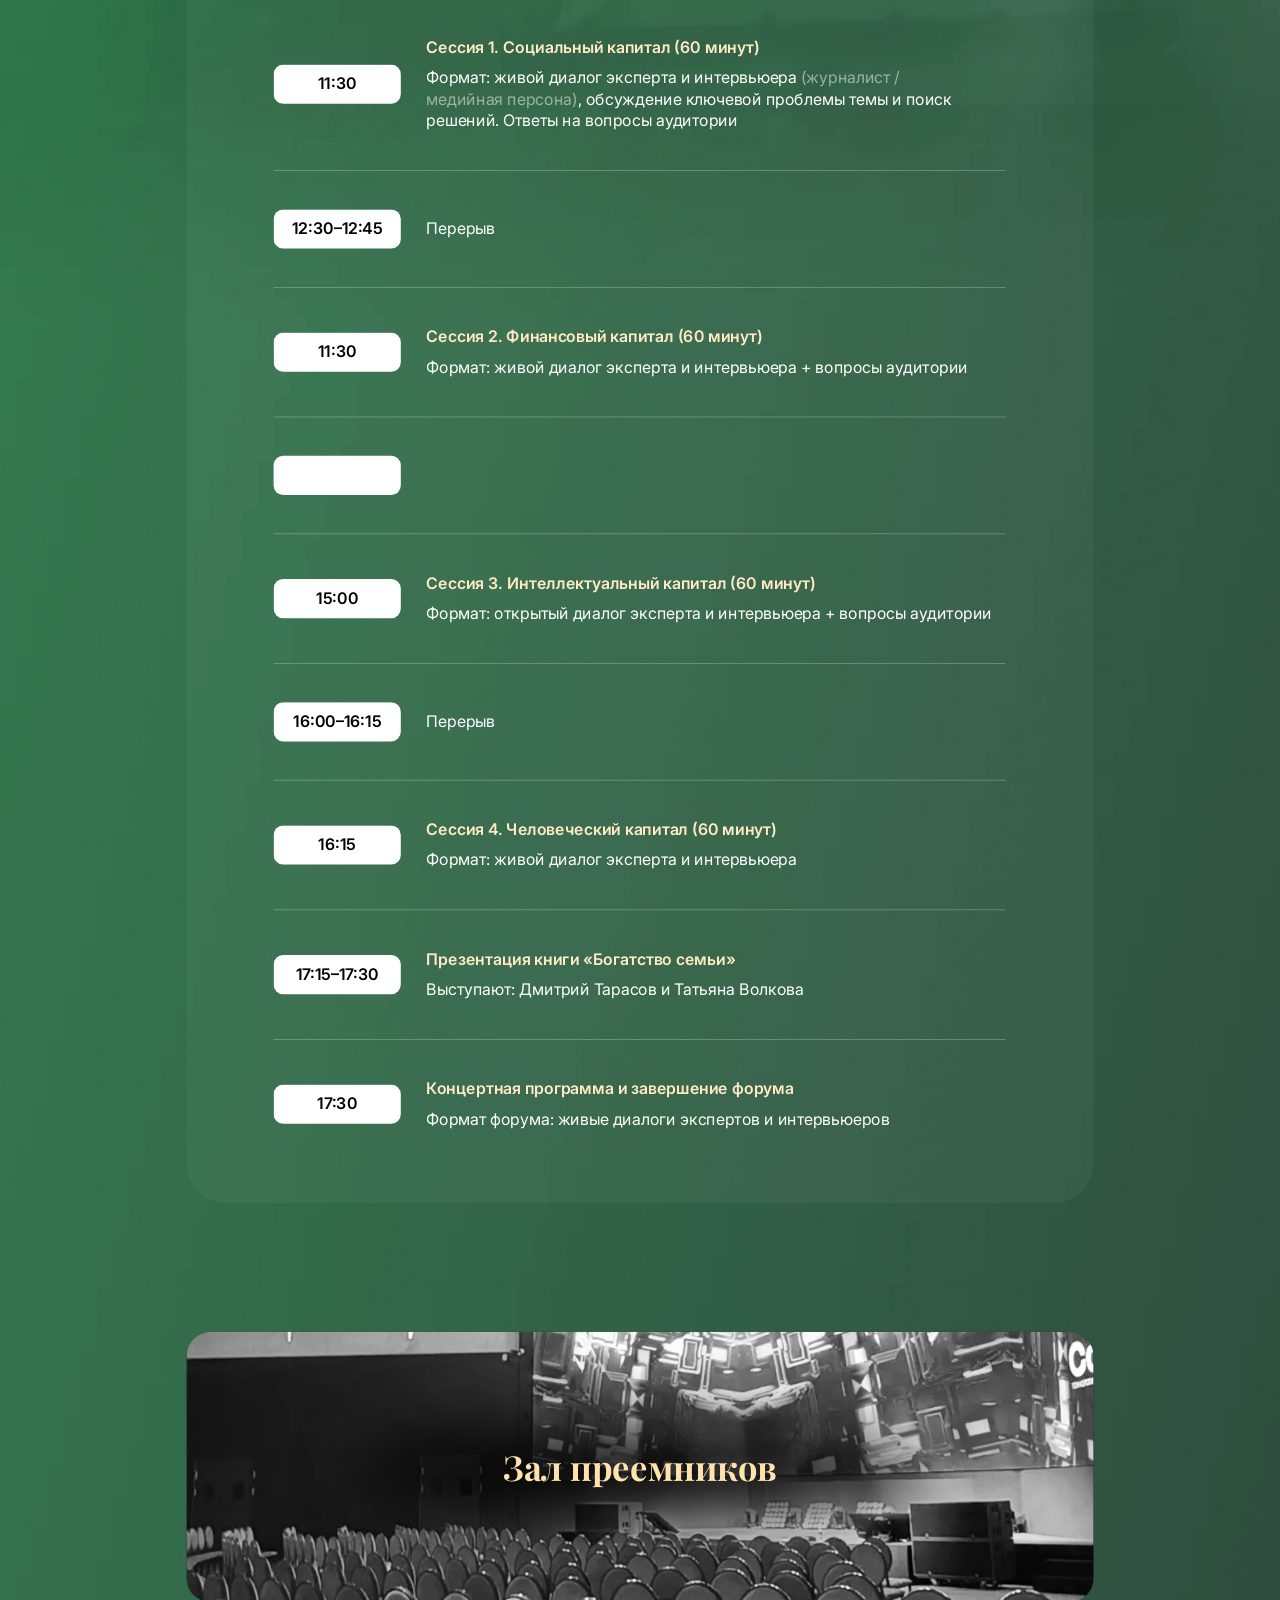
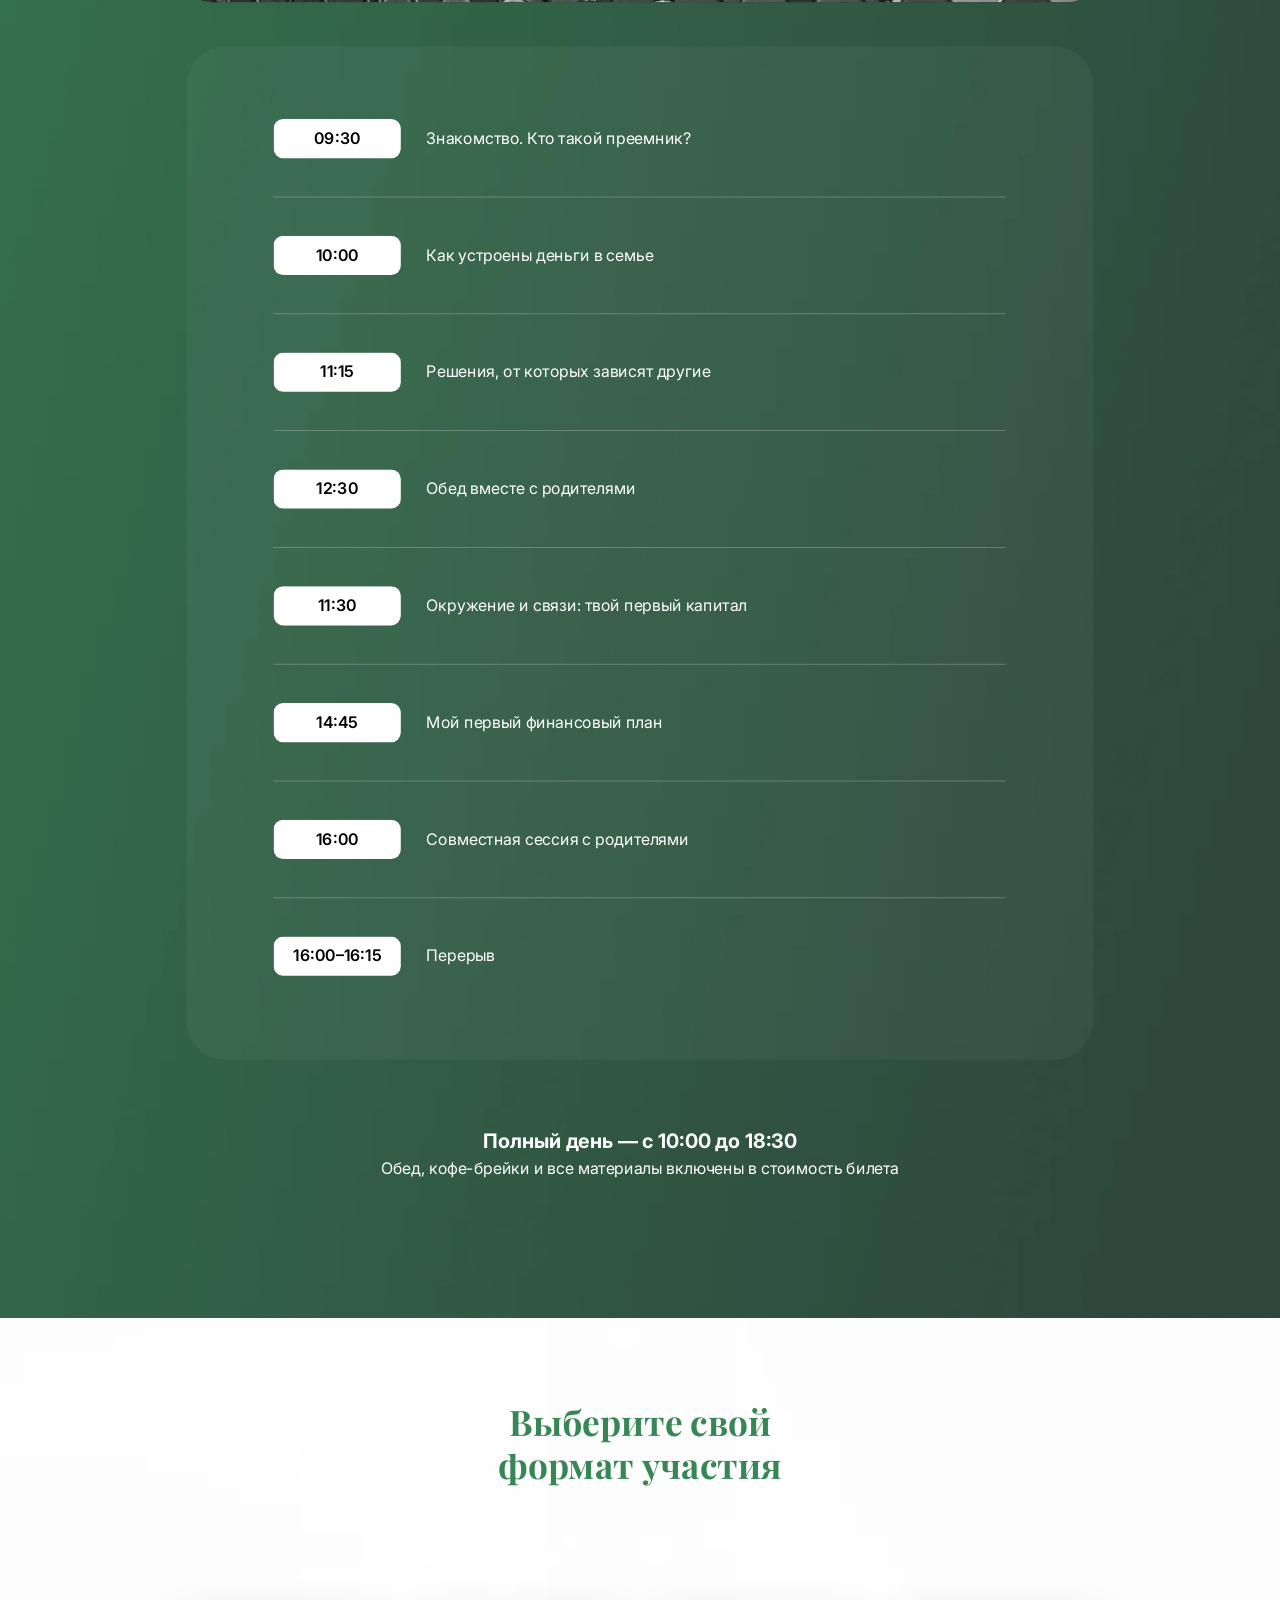
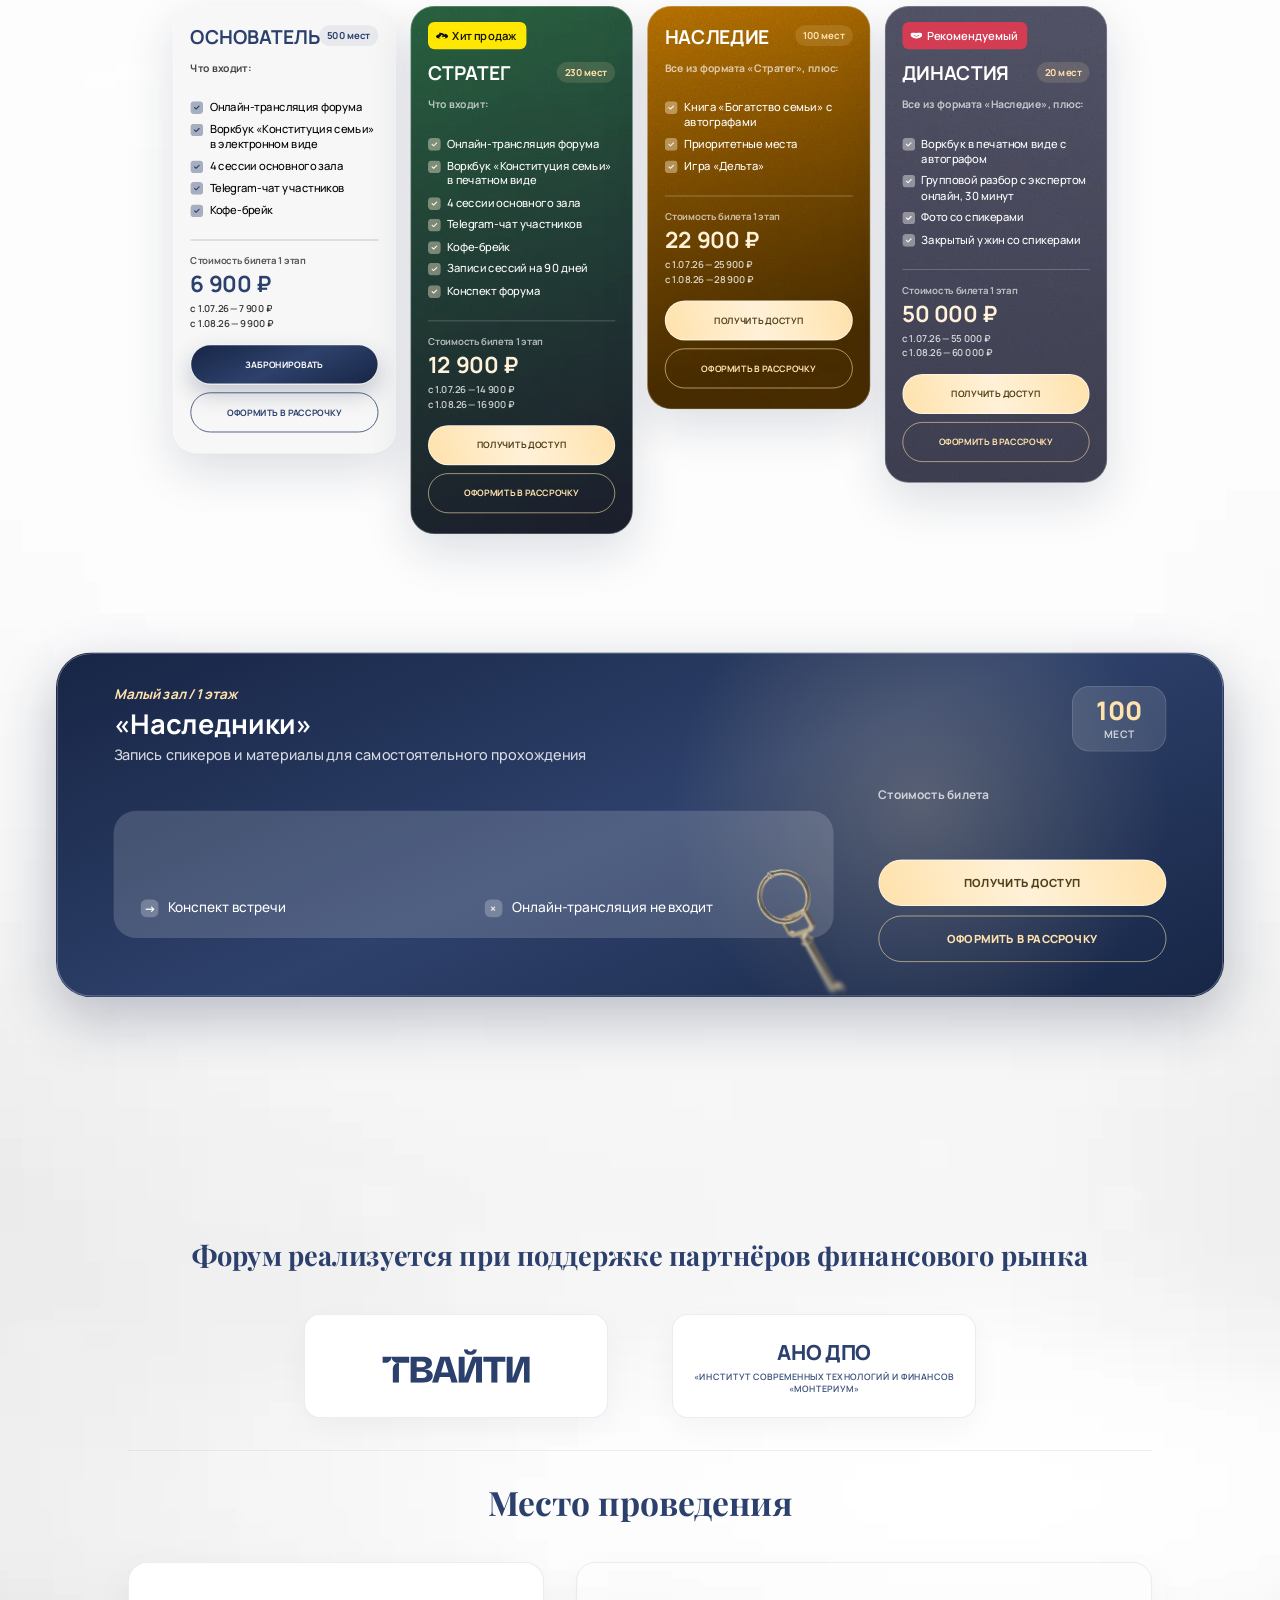
==== commit 6fb49c55: "fix: address word order (ул. before street name), enlarge venue name, restore spacing before map but" ====
--- a/index.html
+++ b/index.html
@@ -88,7 +88,7 @@
       <!-- Address -->
       <div class="hero__address">
         <div class="address-icon"><img decoding="async" src="assets/location.svg" alt=""></div>
-        <span class="address-text">Москва, Шарикоподшипниковская ул., д. 15 стр. 1</span>
+        <span class="address-text">Москва, ул. Шарикоподшипниковская, д. 15 стр. 1</span>
       </div>
 
       <!-- Seats -->
@@ -979,7 +979,7 @@
             <circle cx="12" cy="10" r="3"></circle>
           </svg>
         </span>
-        <p class="s12__card-address">г. Москва, Шарикоподшипниковская ул., д. 15 стр. 1</p>
+        <p class="s12__card-address">г. Москва, ул. Шарикоподшипниковская, д. 15 стр. 1</p>
         <p class="s12__card-details">«Дворец Культур»</p>
         <a href="https://yandex.ru/maps/?ll=37.678638%2C55.715900&amp;z=17&amp;pt=37.678638%2C55.715900%2Cpm2rdm" target="_blank" rel="noopener noreferrer" class="s12__map-btn">
           Открыть в Яндекс.Картах
@@ -991,7 +991,7 @@
 
       <!-- Map Iframe -->
       <div class="s12__map">
-        <iframe src="https://yandex.ru/map-widget/v1/?ll=37.678638%2C55.715900&amp;z=17&amp;pt=37.678638%2C55.715900%2Cpm2rdm" title="«Дворец Культур» — г. Москва, Шарикоподшипниковская ул., д. 15 стр. 1" loading="lazy" allowfullscreen=""></iframe>
+        <iframe src="https://yandex.ru/map-widget/v1/?ll=37.678638%2C55.715900&amp;z=17&amp;pt=37.678638%2C55.715900%2Cpm2rdm" title="«Дворец Культур» — г. Москва, ул. Шарикоподшипниковская, д. 15 стр. 1" loading="lazy" allowfullscreen=""></iframe>
       </div>
 
     </div>
--- a/styles.css
+++ b/styles.css
@@ -1737,10 +1737,10 @@
     }
     .s12__card-details {
       font-family: 'Inter', sans-serif;
-      font-size: 17px;
-      font-weight: 500;
+      font-size: 20px;
+      font-weight: 600;
       color: #394f7b;
-      margin-bottom: 12px;
+      margin-bottom: 28px;
       line-height: 1.4;
     }
     .s12__card-metro {
@@ -3456,10 +3456,10 @@
     }
     .s12__card-details {
       font-family: 'Inter', sans-serif;
-      font-size: 15px;
-      font-weight: 500;
+      font-size: 18px;
+      font-weight: 600;
       color: #394f7b;
-      margin-bottom: 10px;
+      margin-bottom: 24px;
       line-height: 1.4;
     }
     .s12__card-metro {
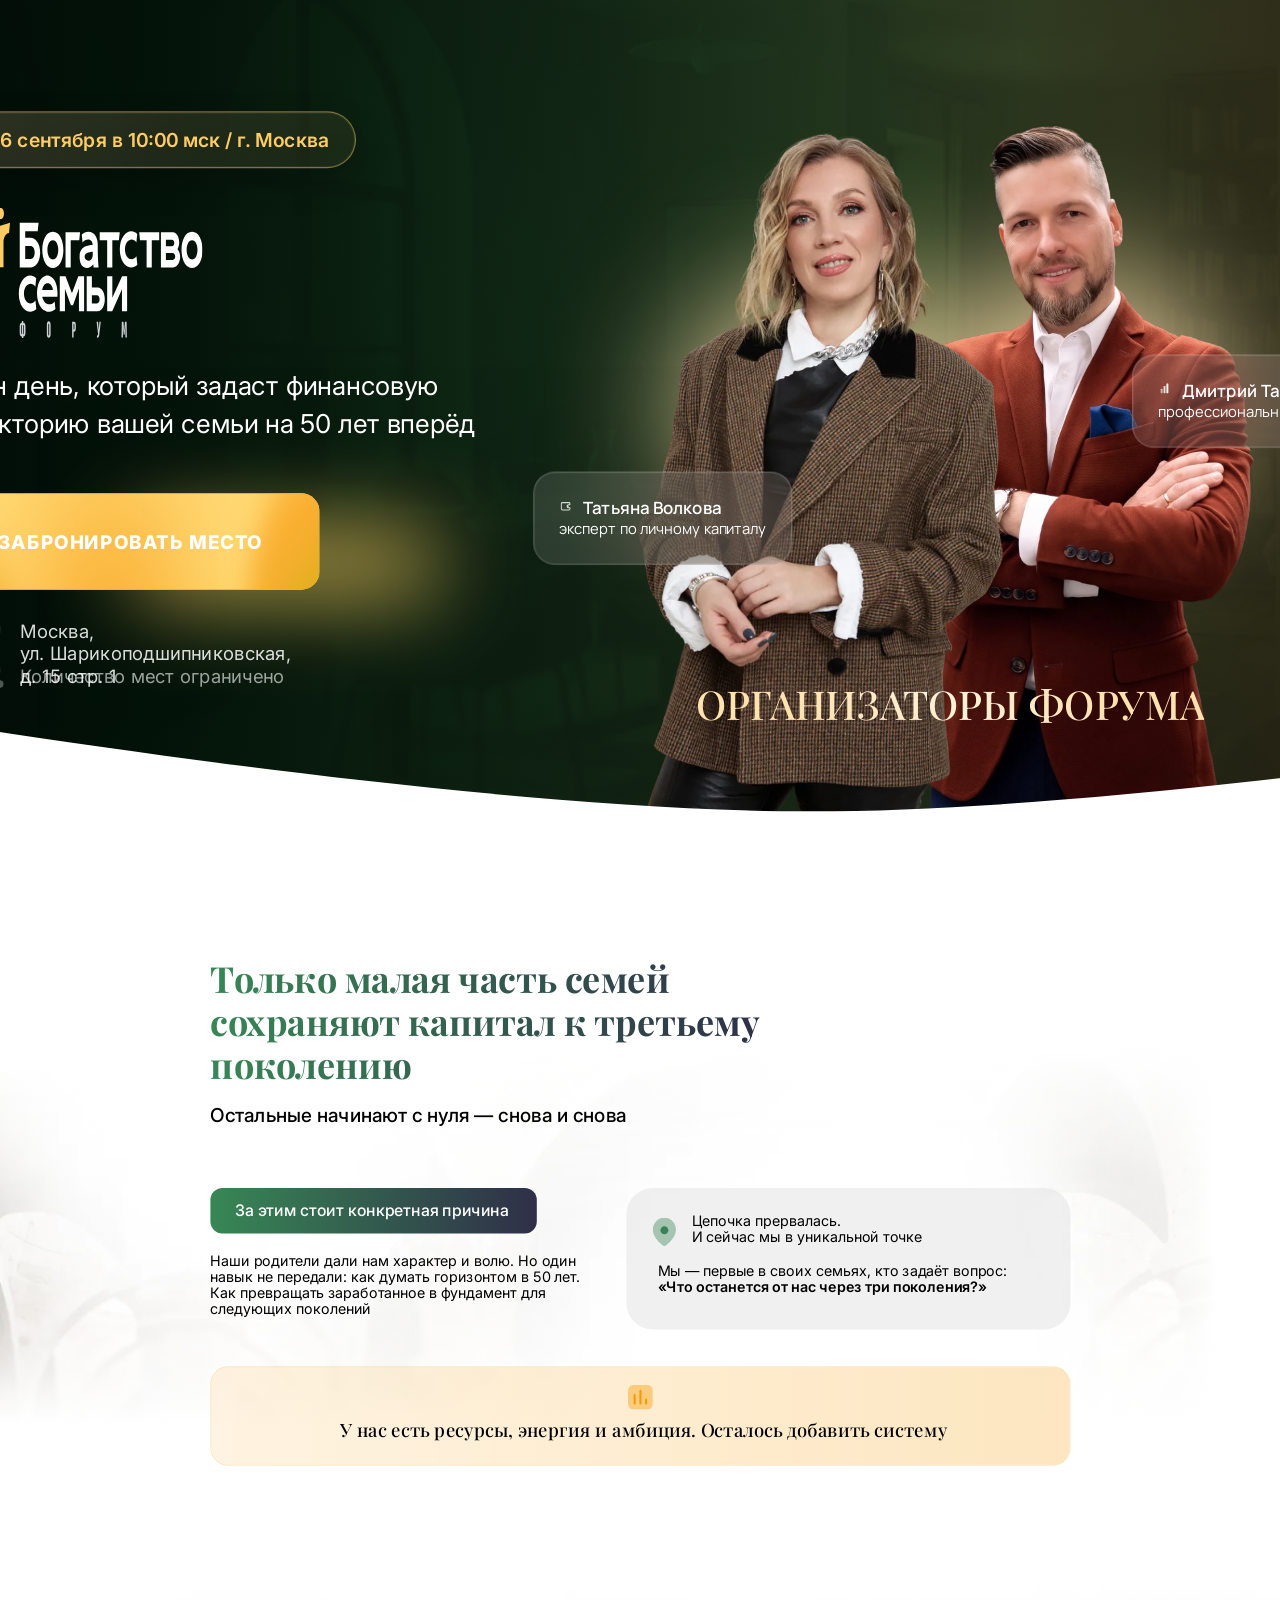
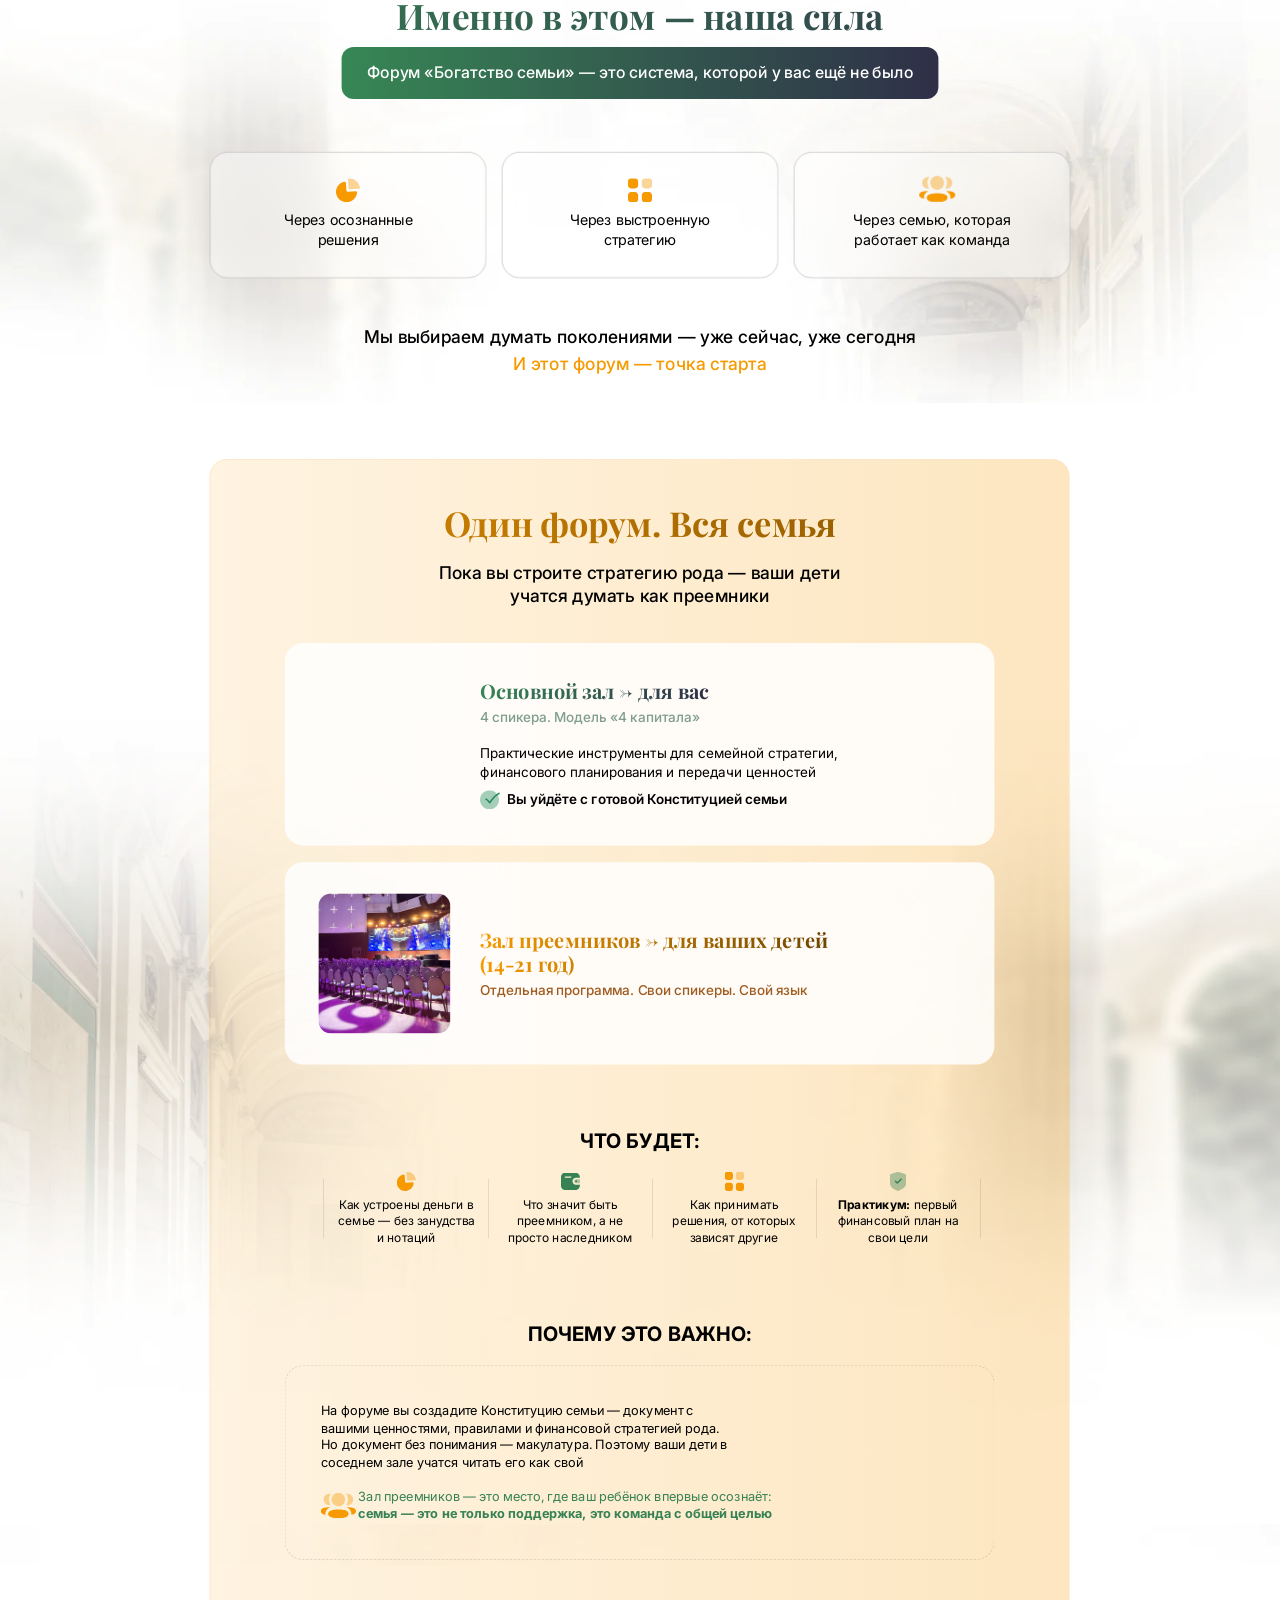
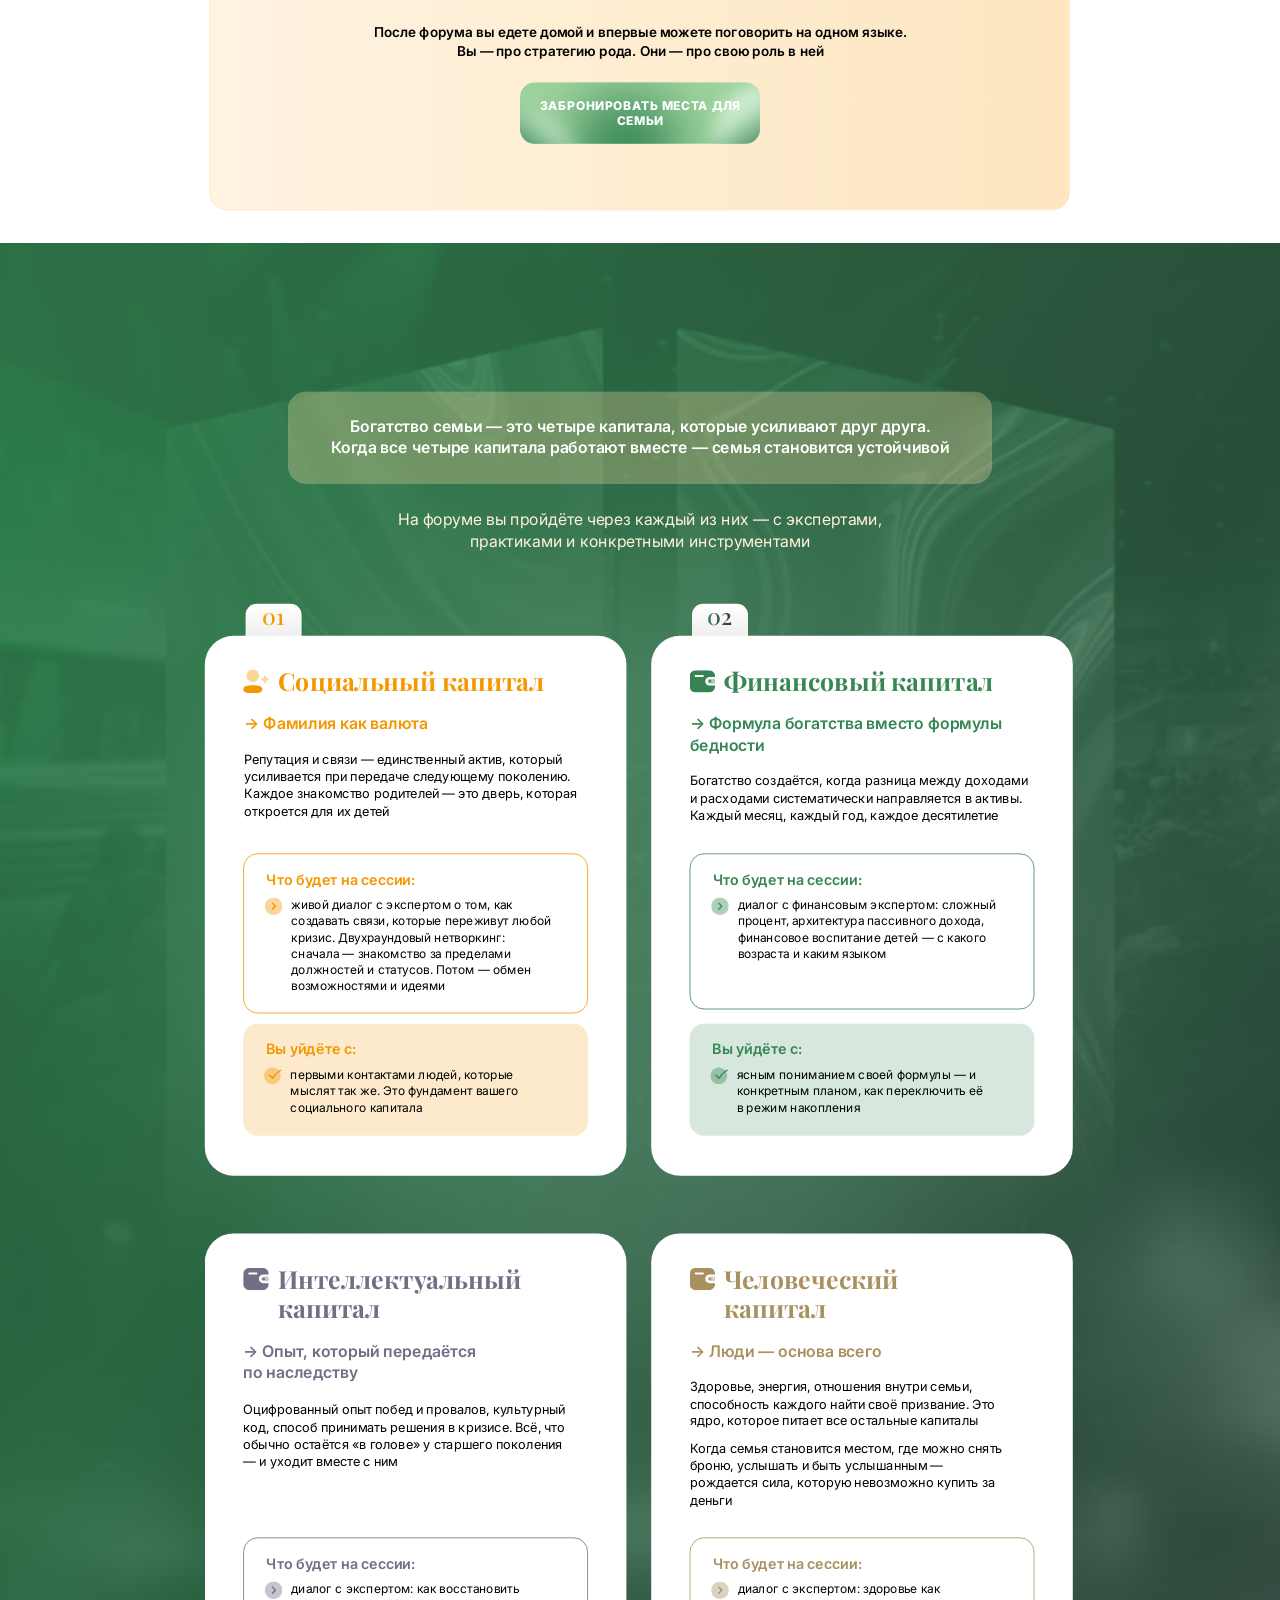
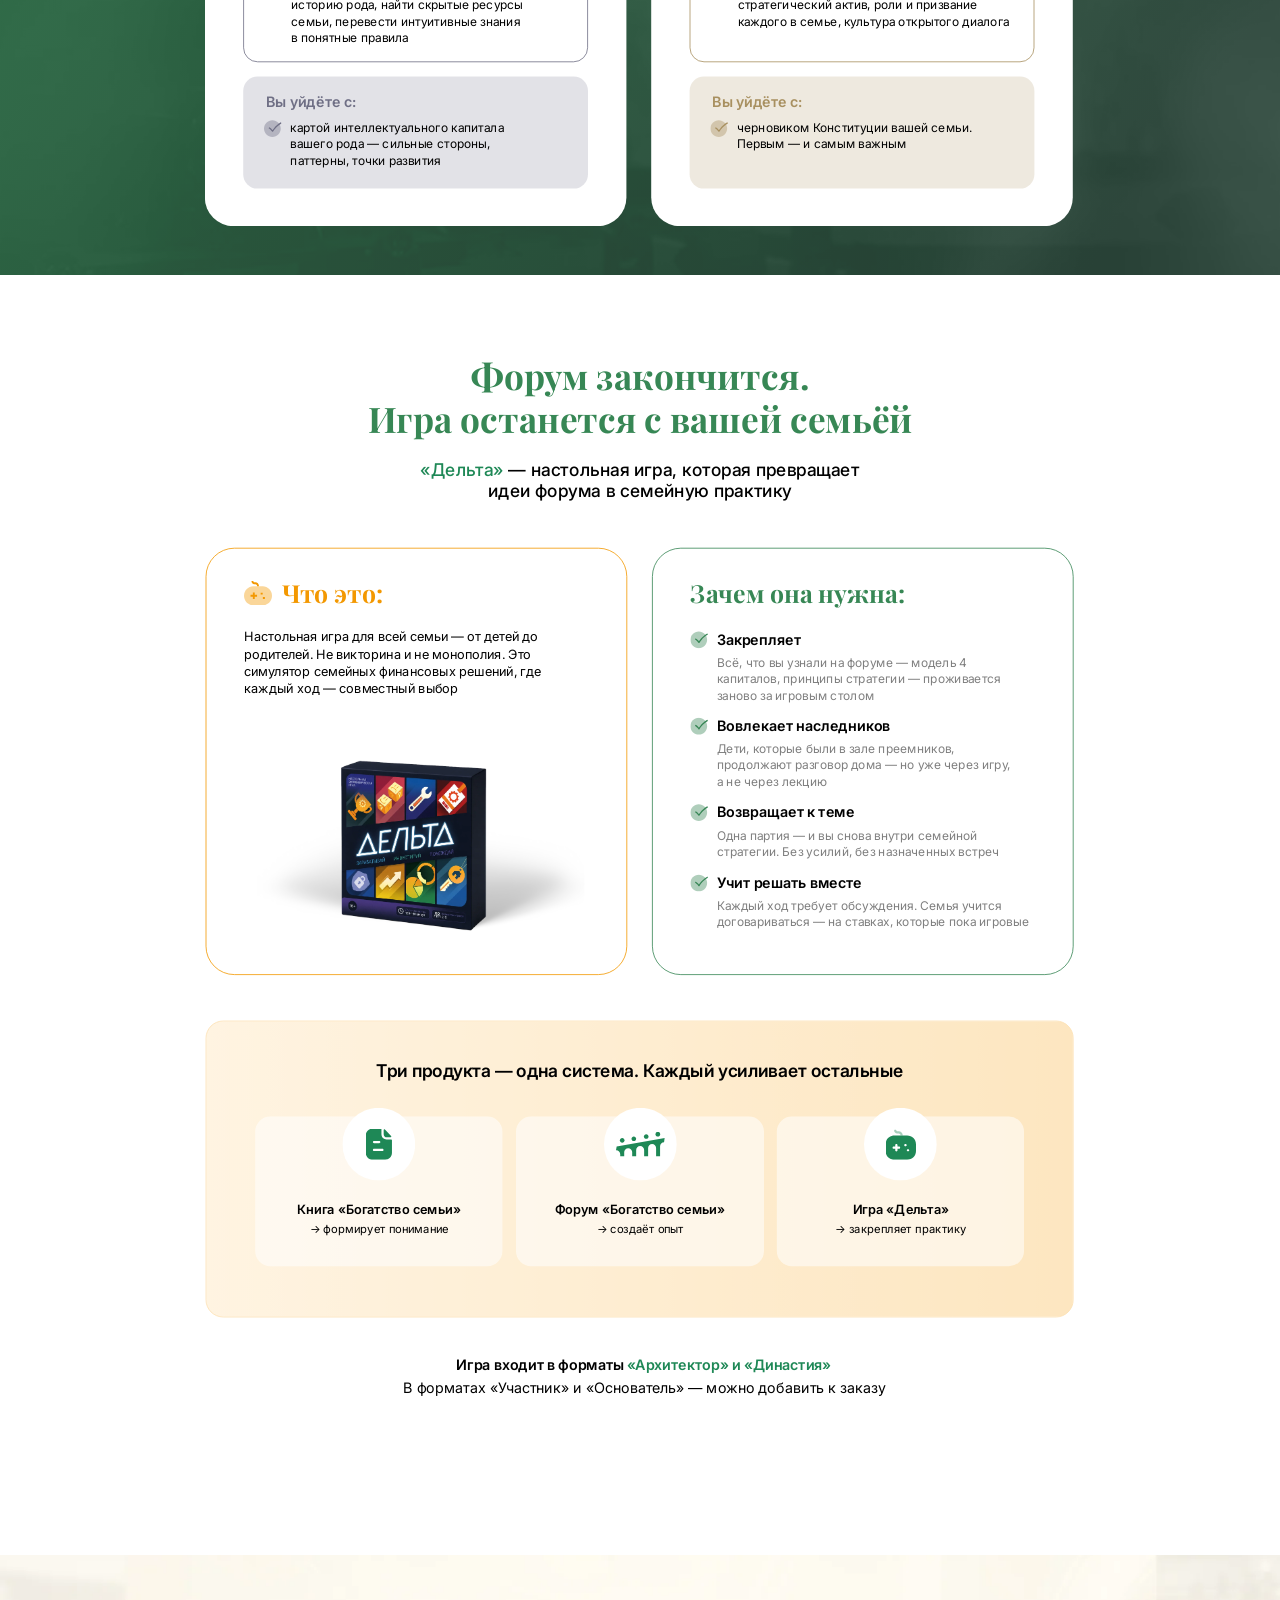
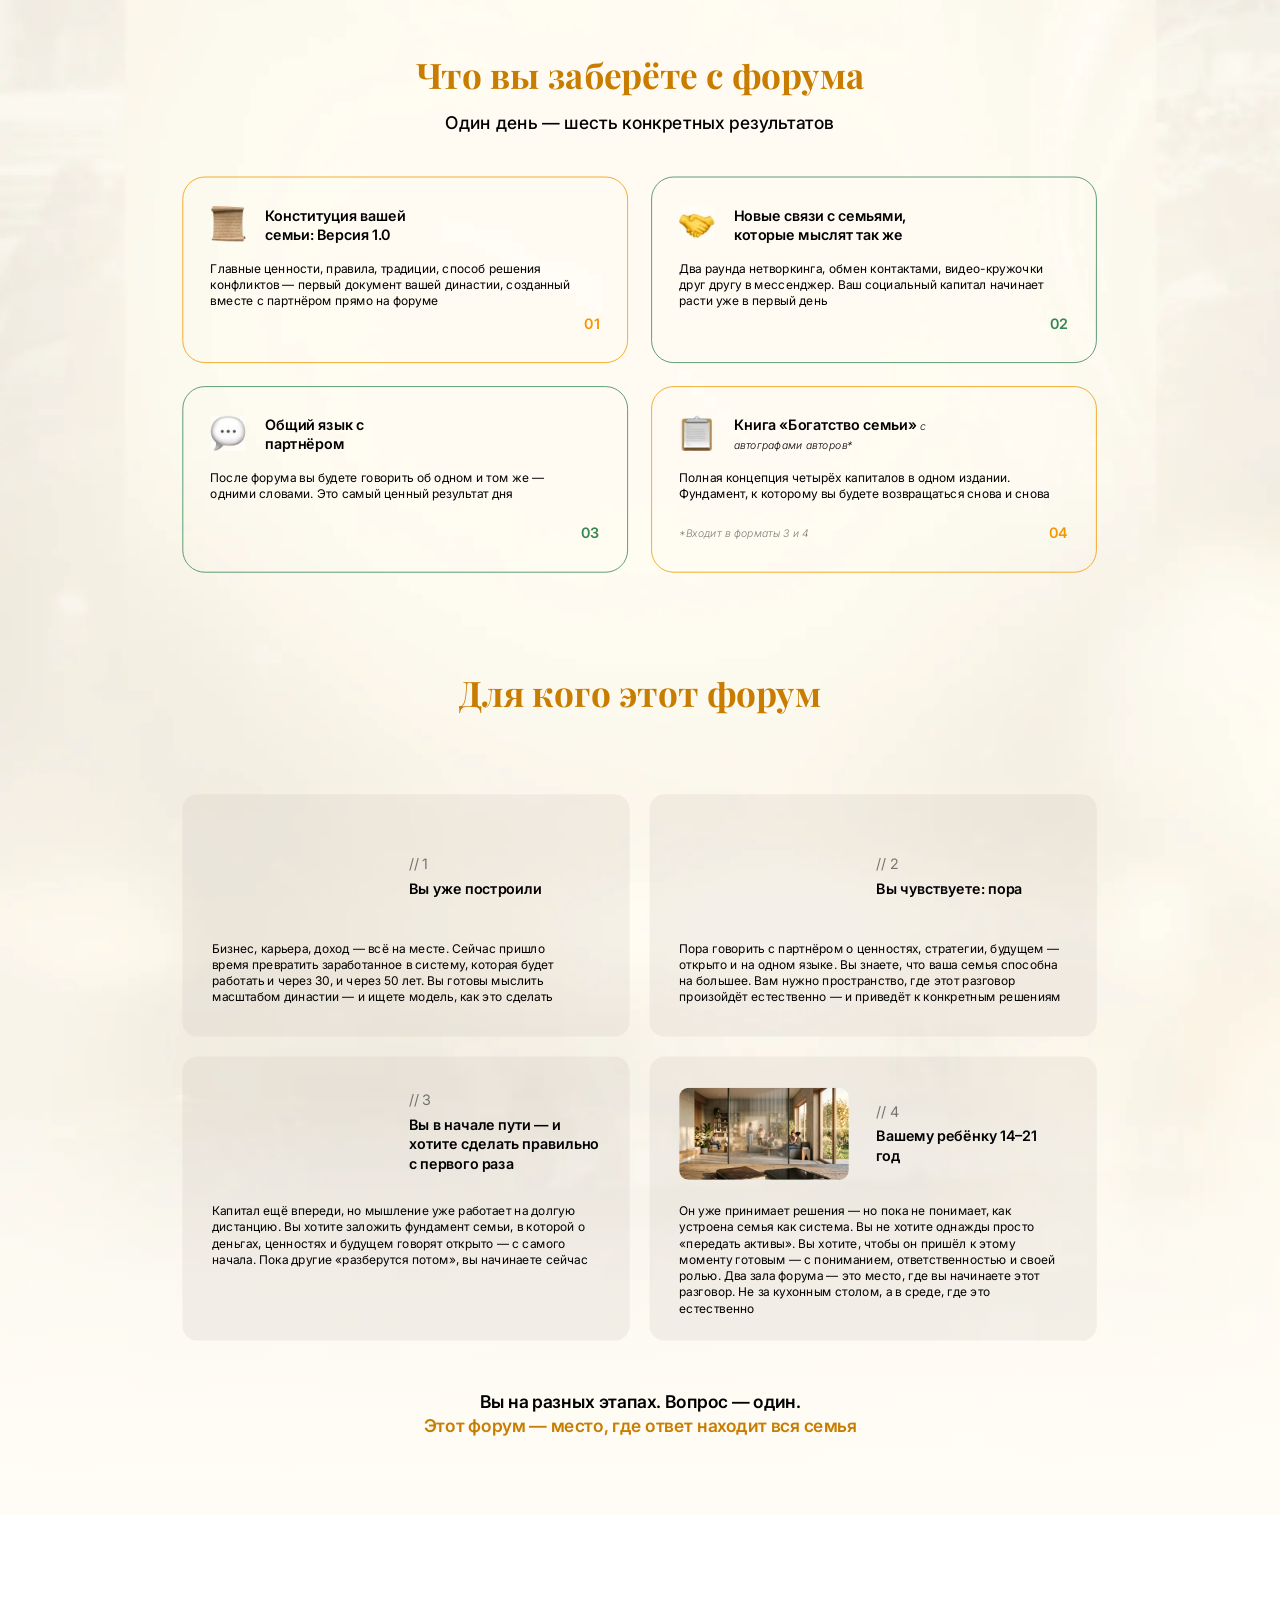
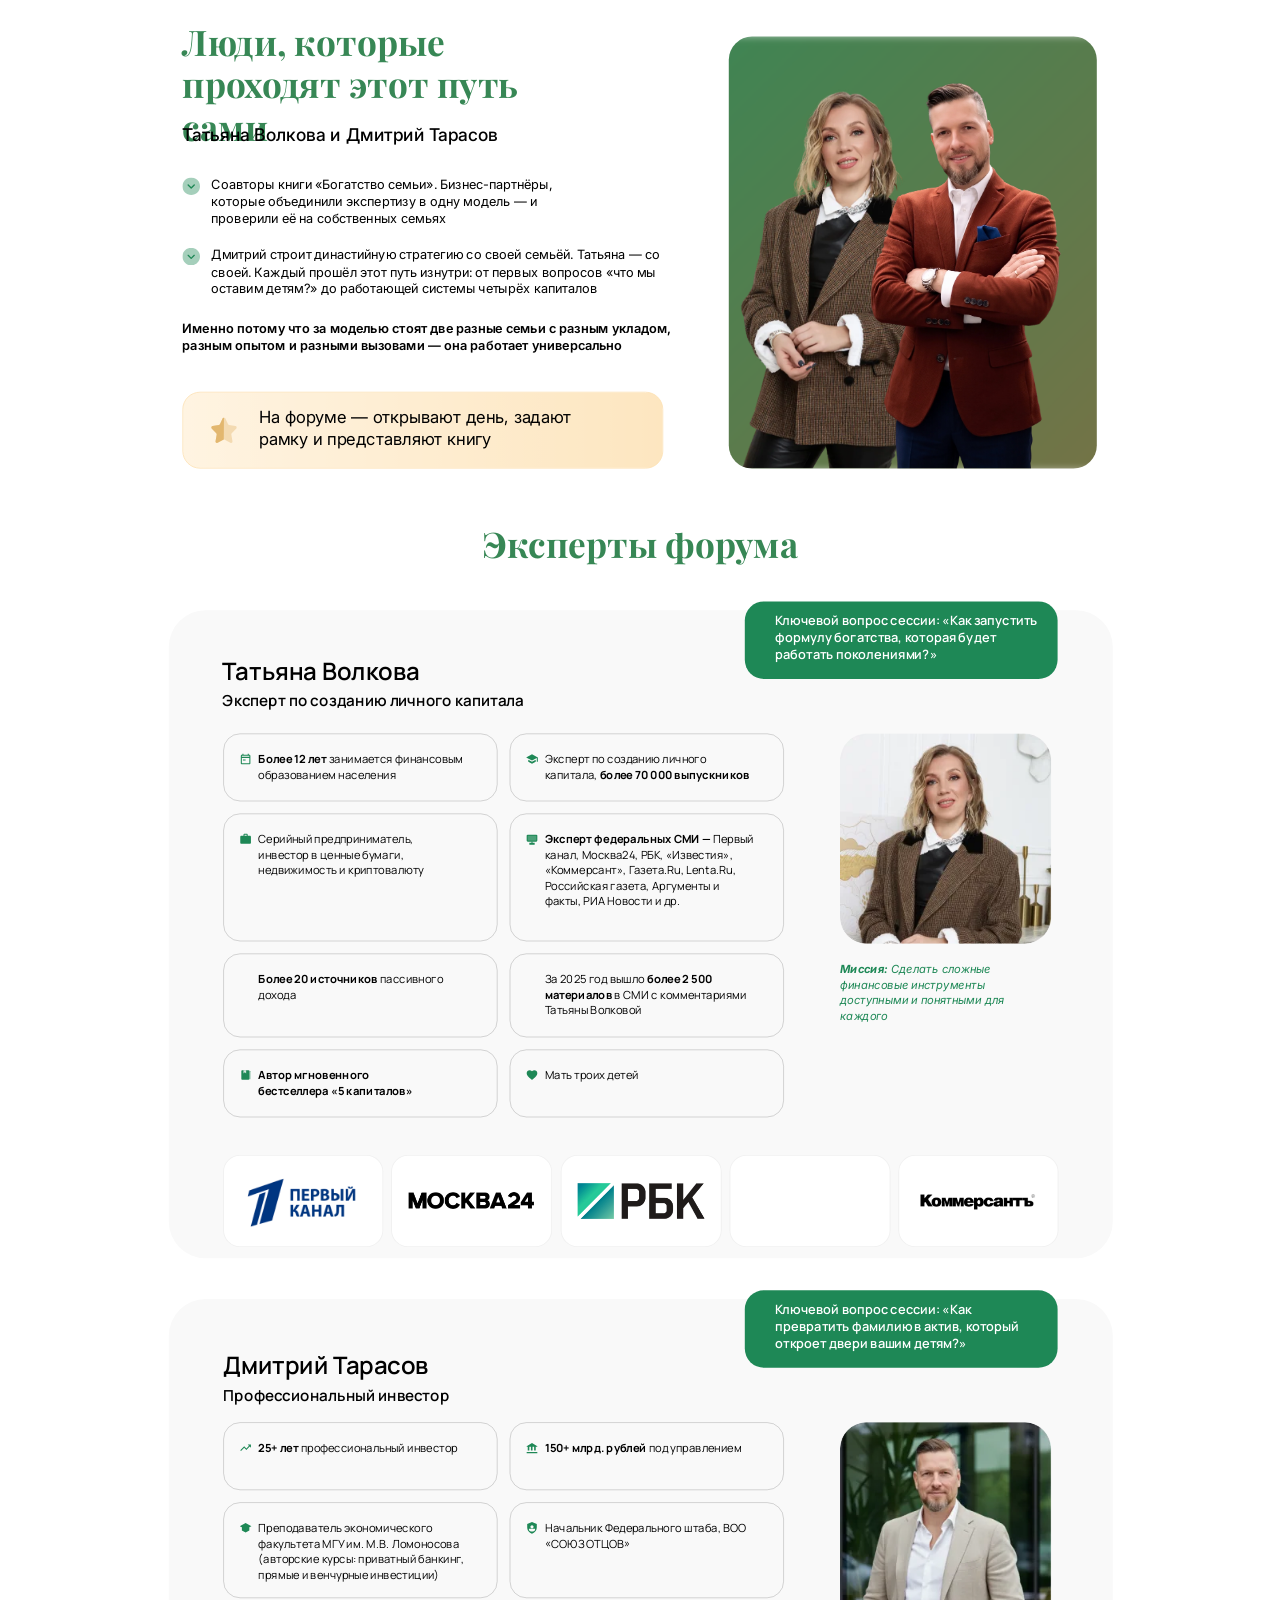
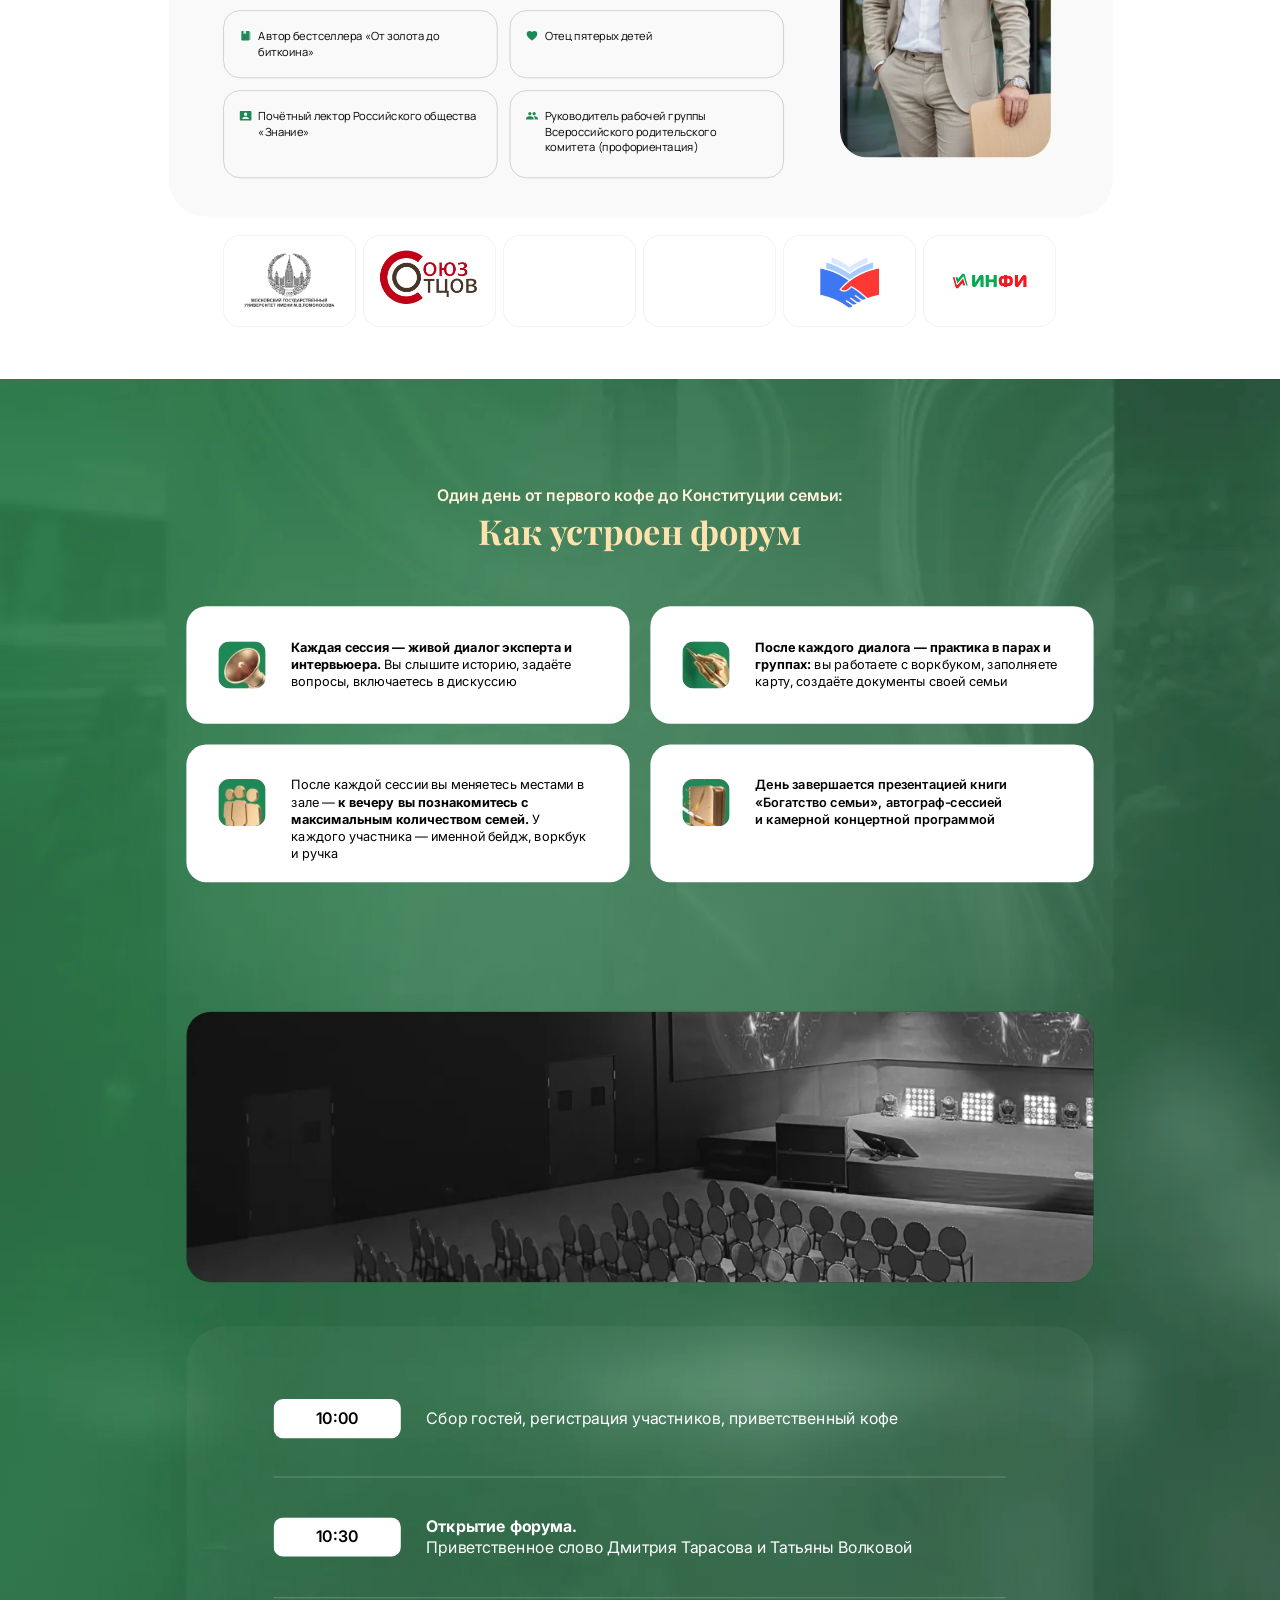
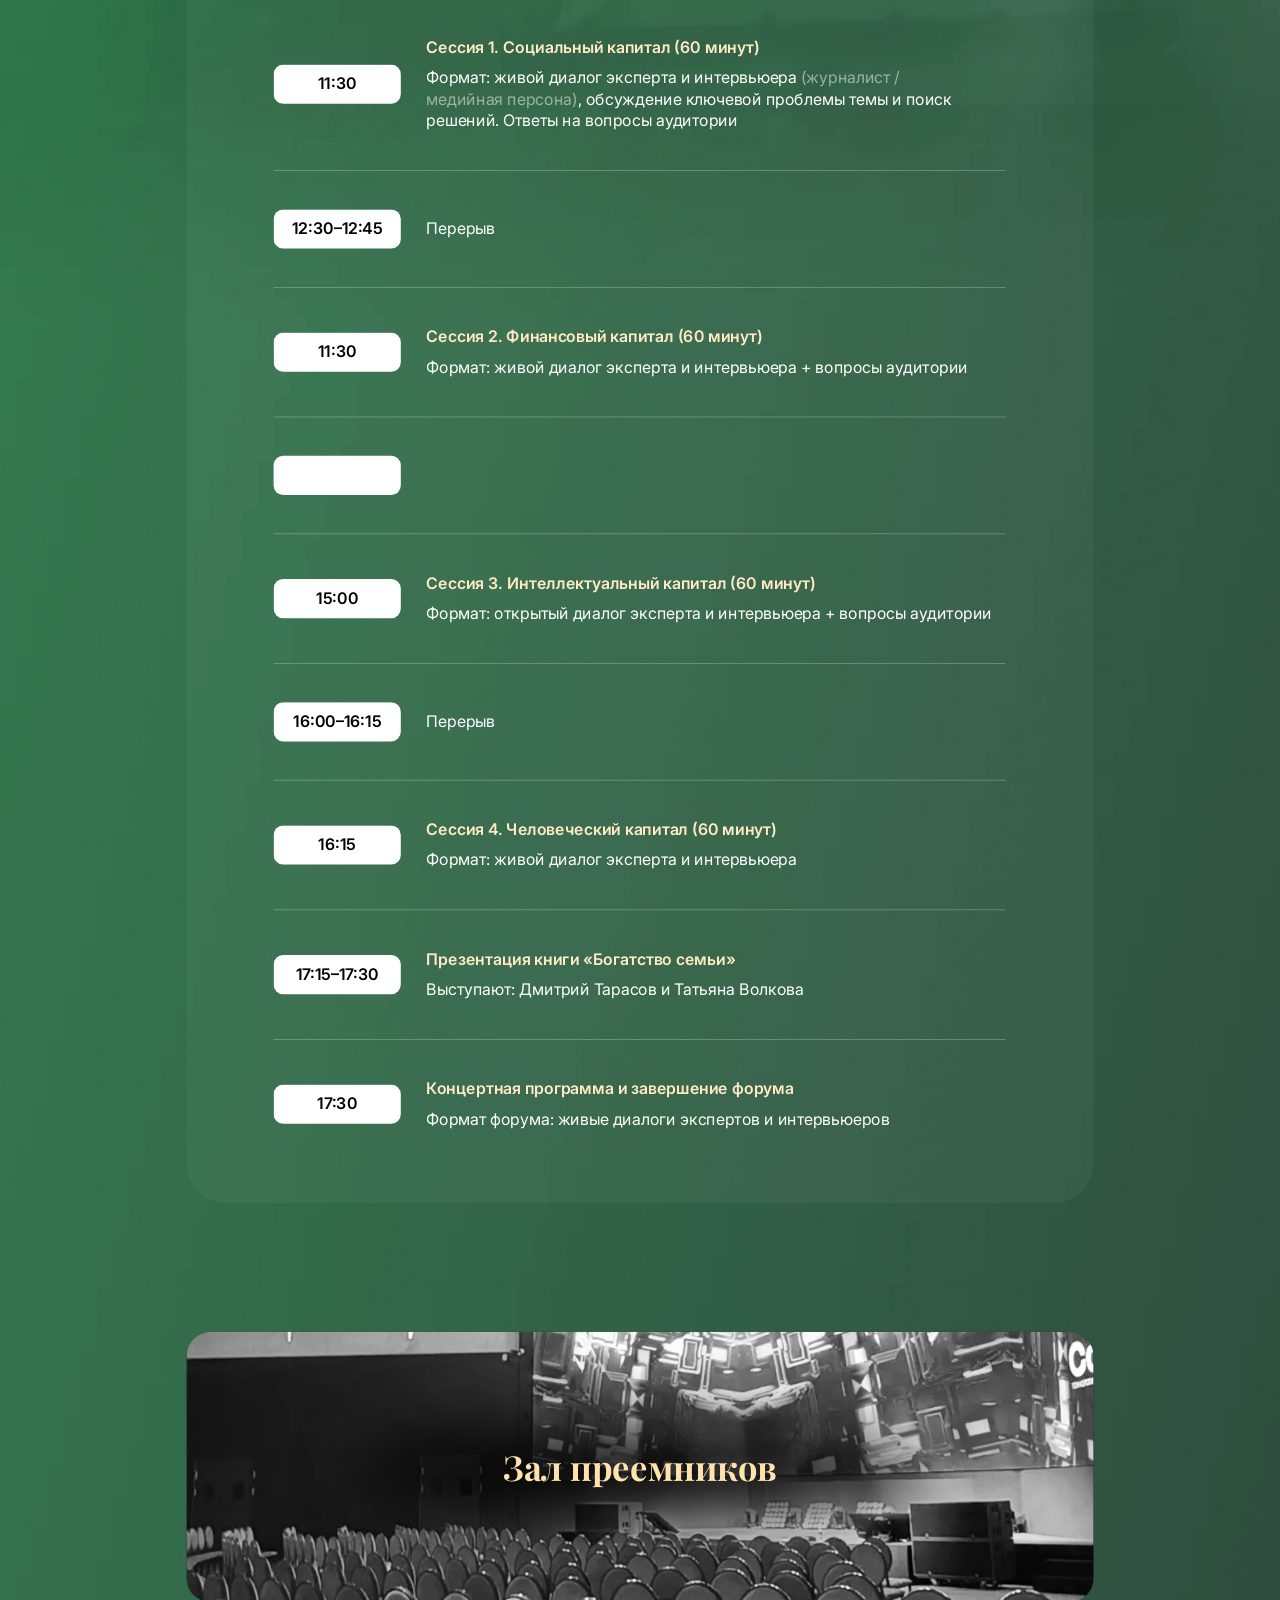
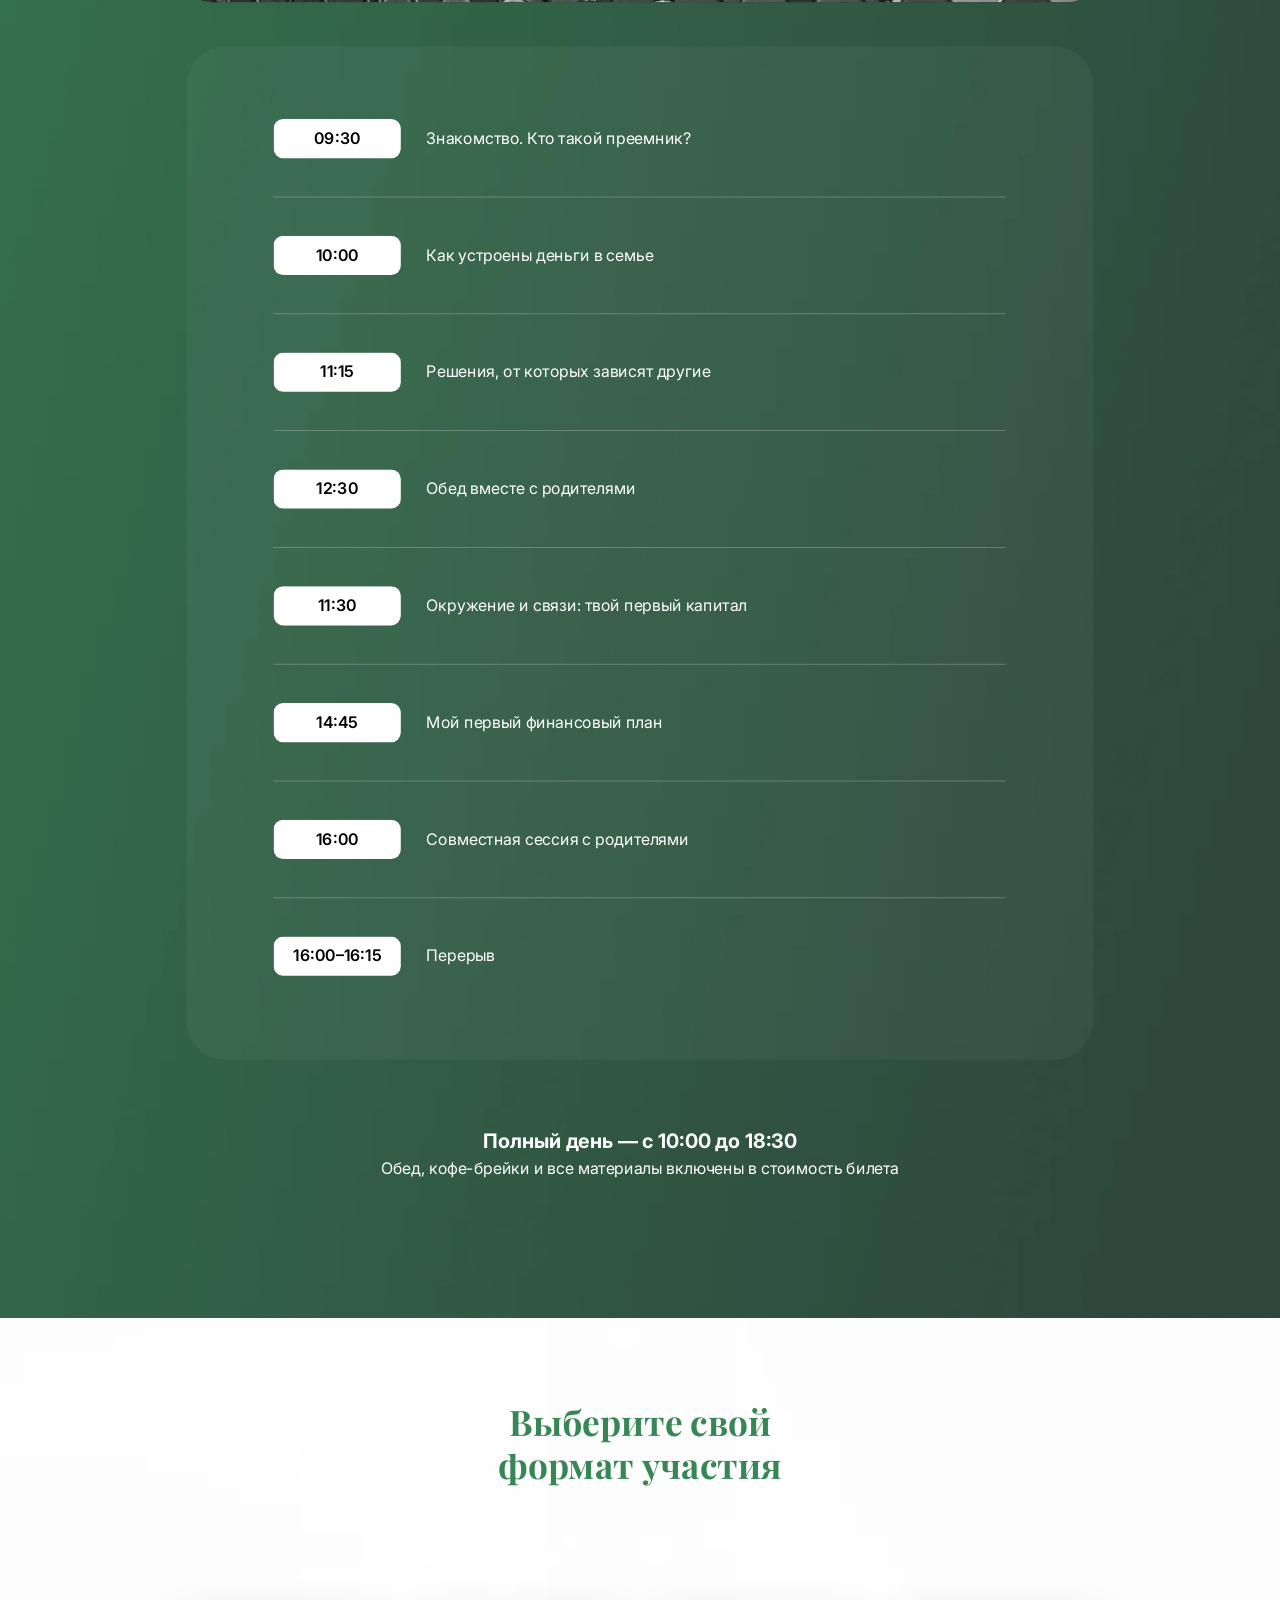
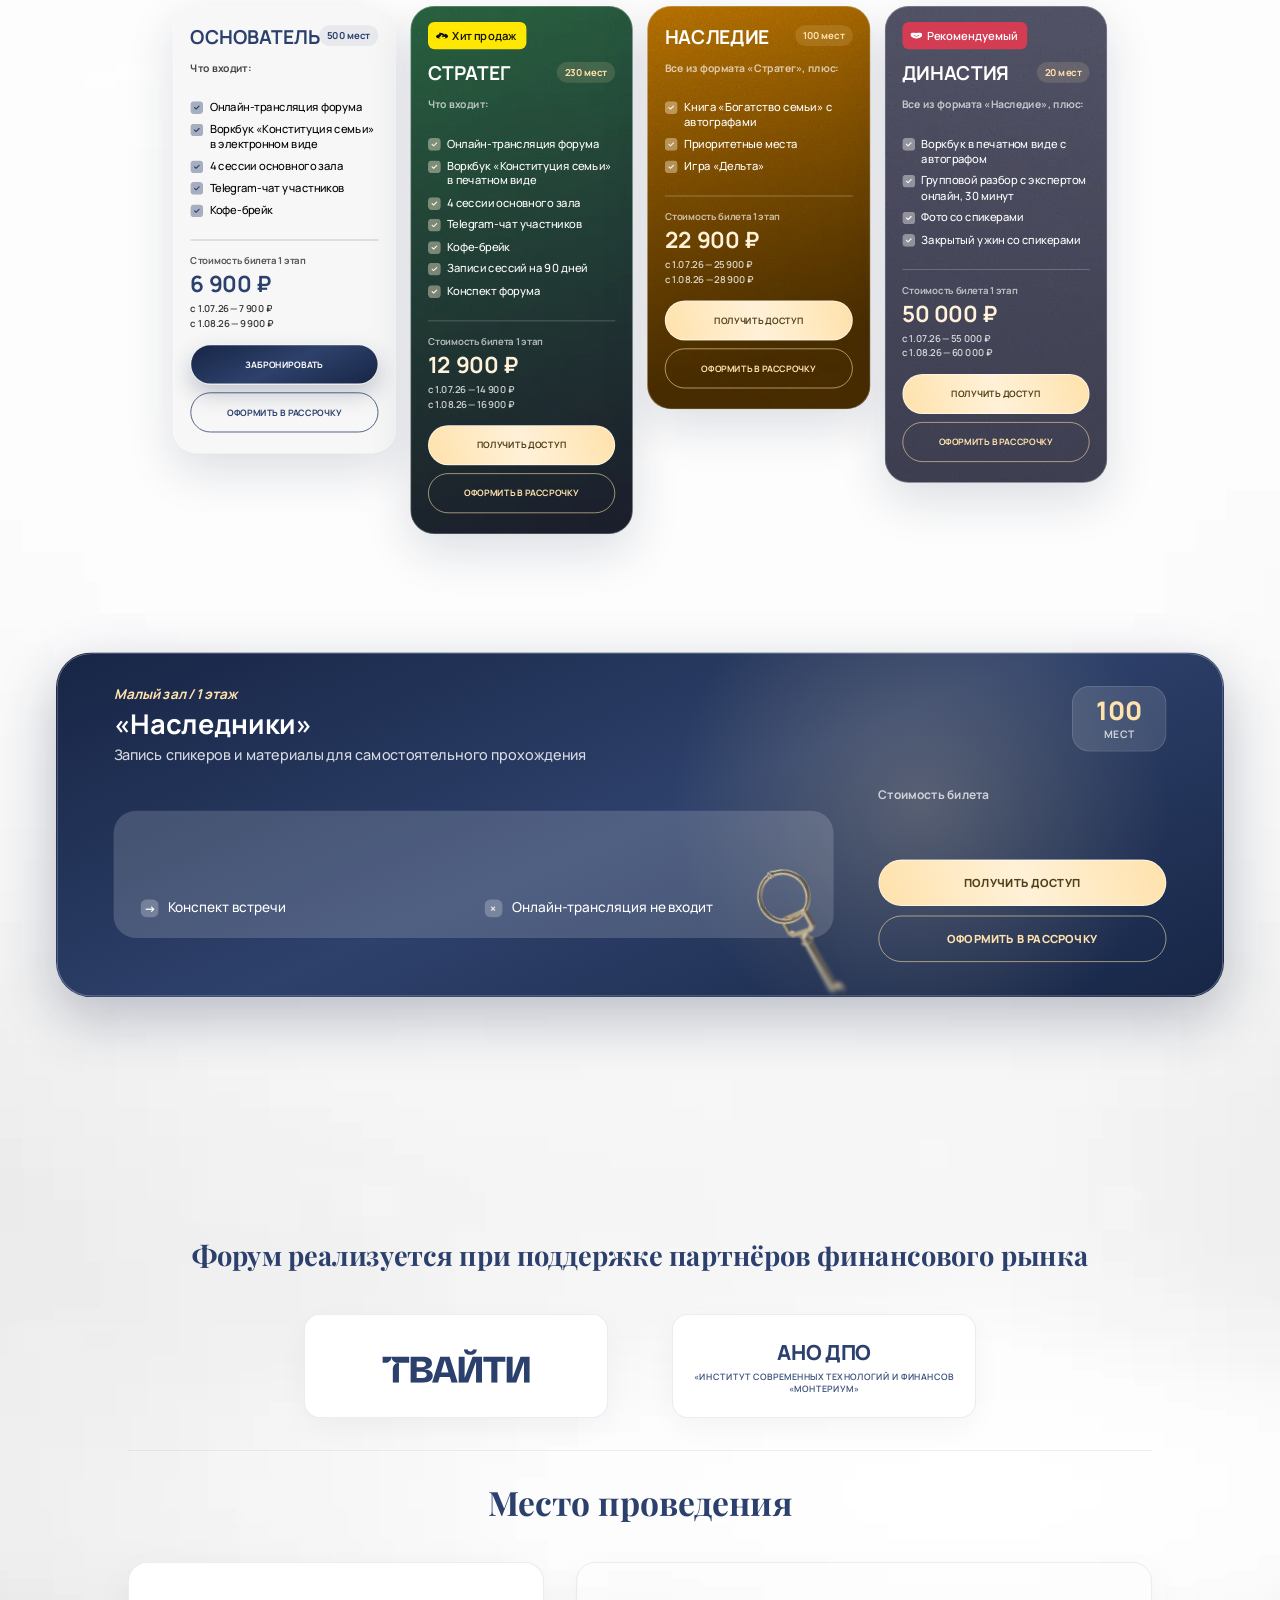
==== commit 0c529349: "fix: extend address line-break to mobile too (was desktop-only) Co-Authored-By: Claude Sonnet 5 <nor" ====
--- a/index.html
+++ b/index.html
@@ -88,7 +88,7 @@
       <!-- Address -->
       <div class="hero__address">
         <div class="address-icon"><img decoding="async" src="assets/location.svg" alt=""></div>
-        <span class="address-text">Москва, ул. Шарикоподшипниковская, д. 15 стр. 1</span>
+        <span class="address-text">Москва,<br class="addr-break"> ул. Шарикоподшипниковская,<br class="addr-break"> д. 15 стр. 1</span>
       </div>
 
       <!-- Seats -->
@@ -979,7 +979,7 @@
             <circle cx="12" cy="10" r="3"></circle>
           </svg>
         </span>
-        <p class="s12__card-address">г. Москва, ул. Шарикоподшипниковская, д. 15 стр. 1</p>
+        <p class="s12__card-address">г. Москва,<br class="addr-break"> ул. Шарикоподшипниковская,<br class="addr-break"> д. 15 стр. 1</p>
         <p class="s12__card-details">«Дворец Культур»</p>
         <a href="https://yandex.ru/maps/?ll=37.678638%2C55.715900&amp;z=17&amp;pt=37.678638%2C55.715900%2Cpm2rdm" target="_blank" rel="noopener noreferrer" class="s12__map-btn">
           Открыть в Яндекс.Картах
--- a/styles.css
+++ b/styles.css
@@ -1943,7 +1943,7 @@
       left: auto !important; top: auto !important;
       font-size: 13px !important;
       color: rgba(255,255,255,0.85);
-      white-space: nowrap;
+      white-space: normal;
     }
 
     /* Seats row */
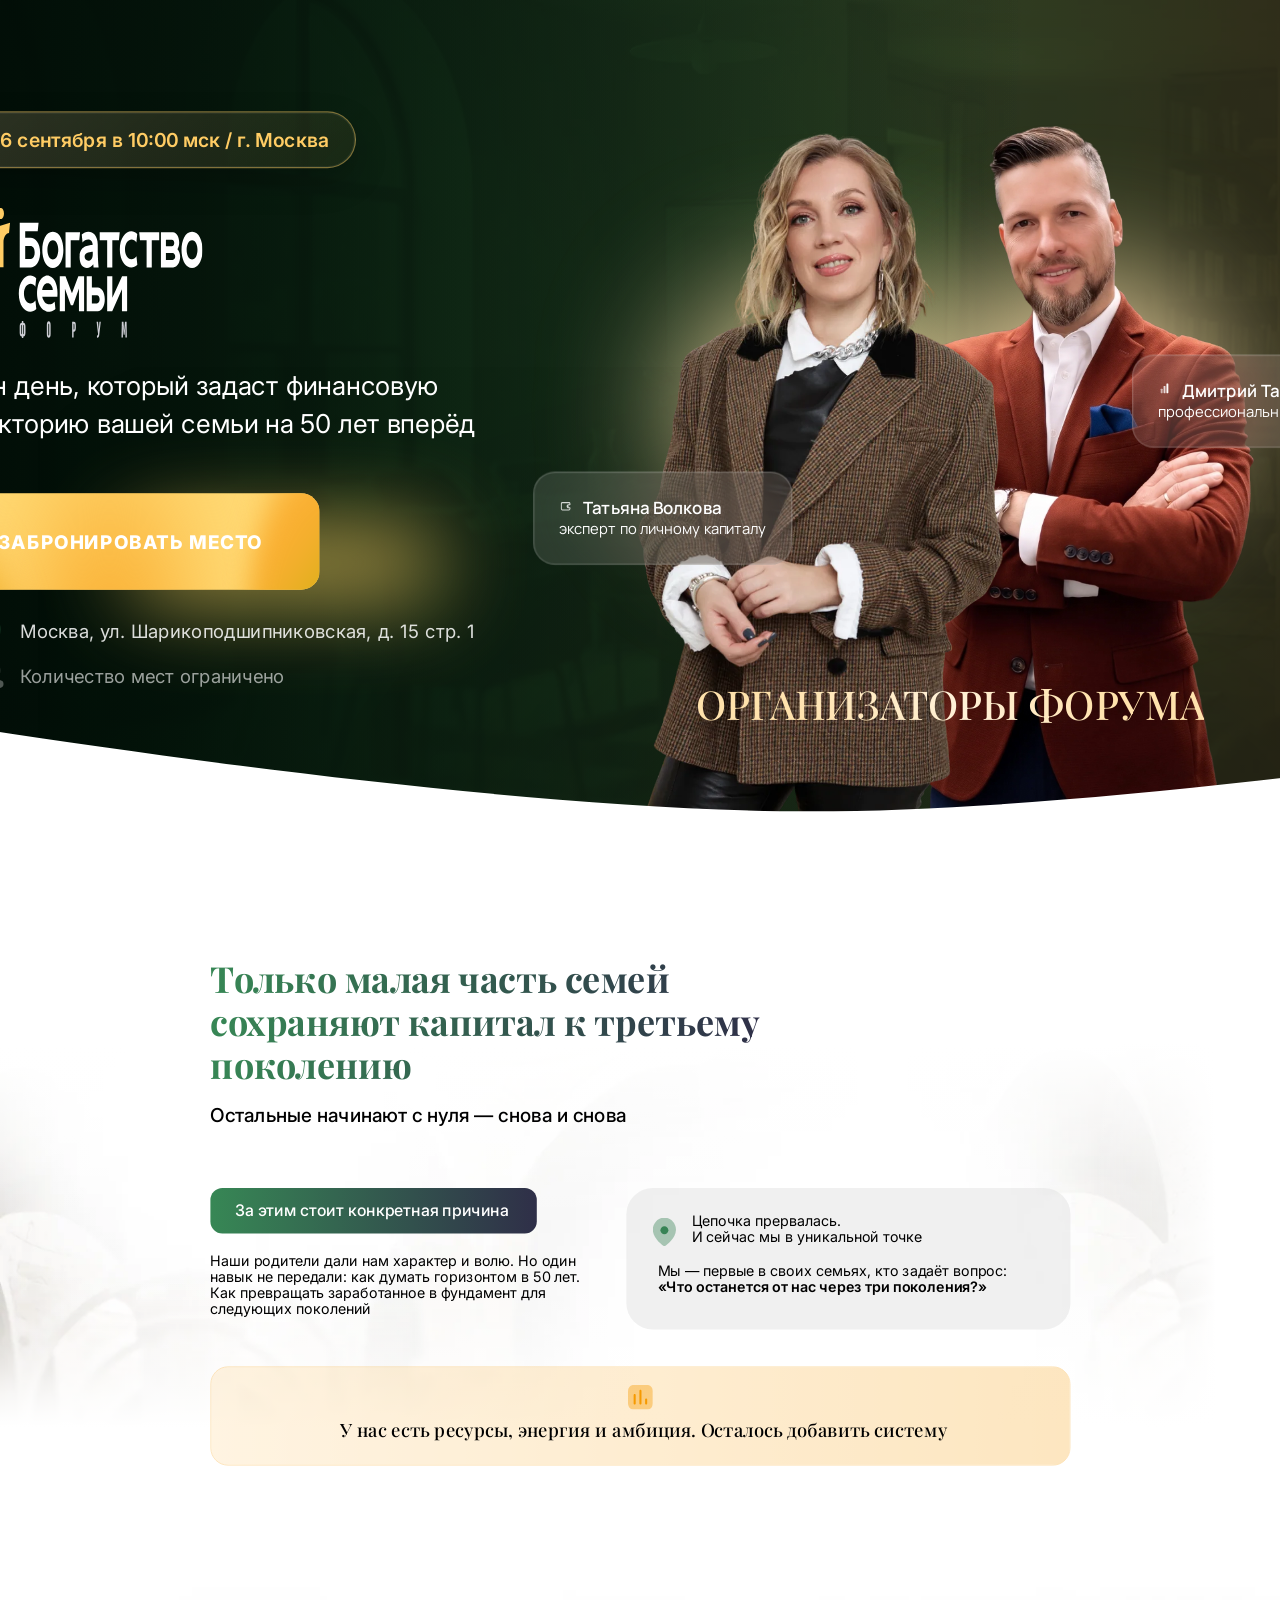
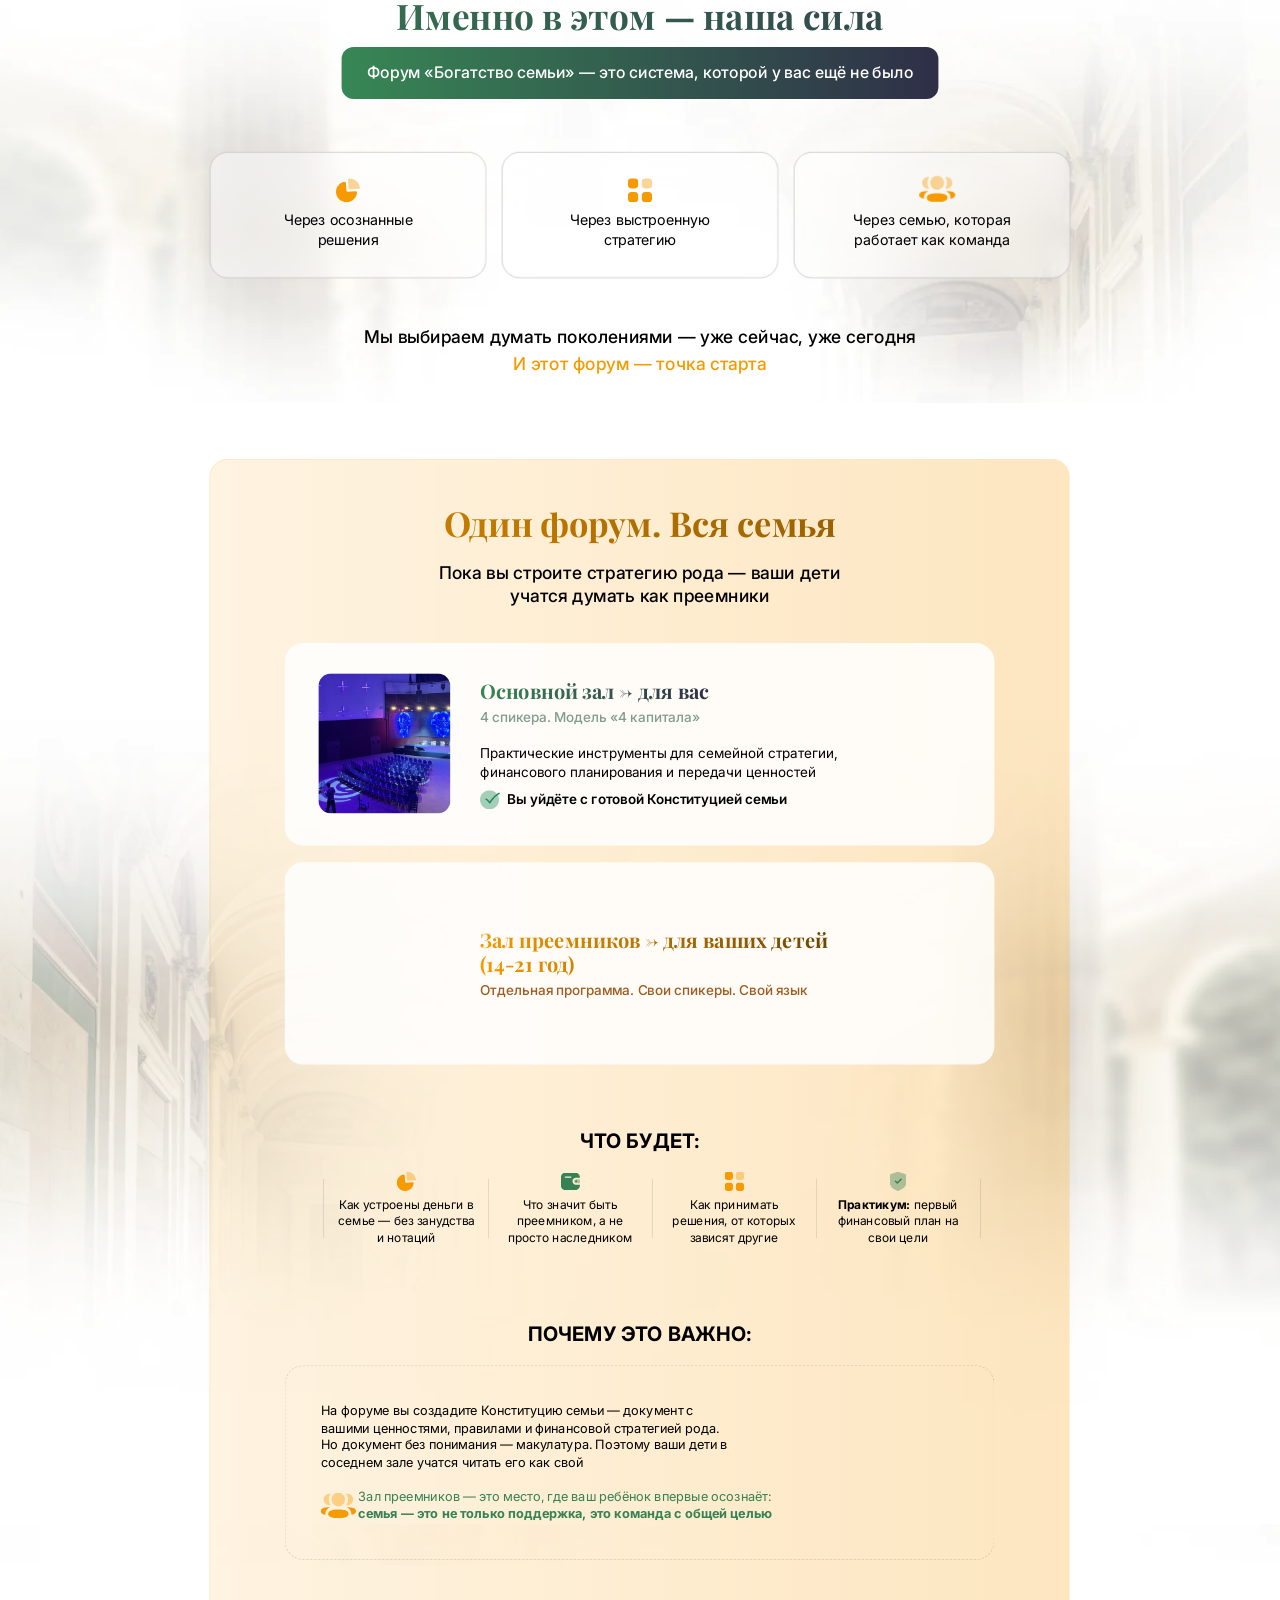
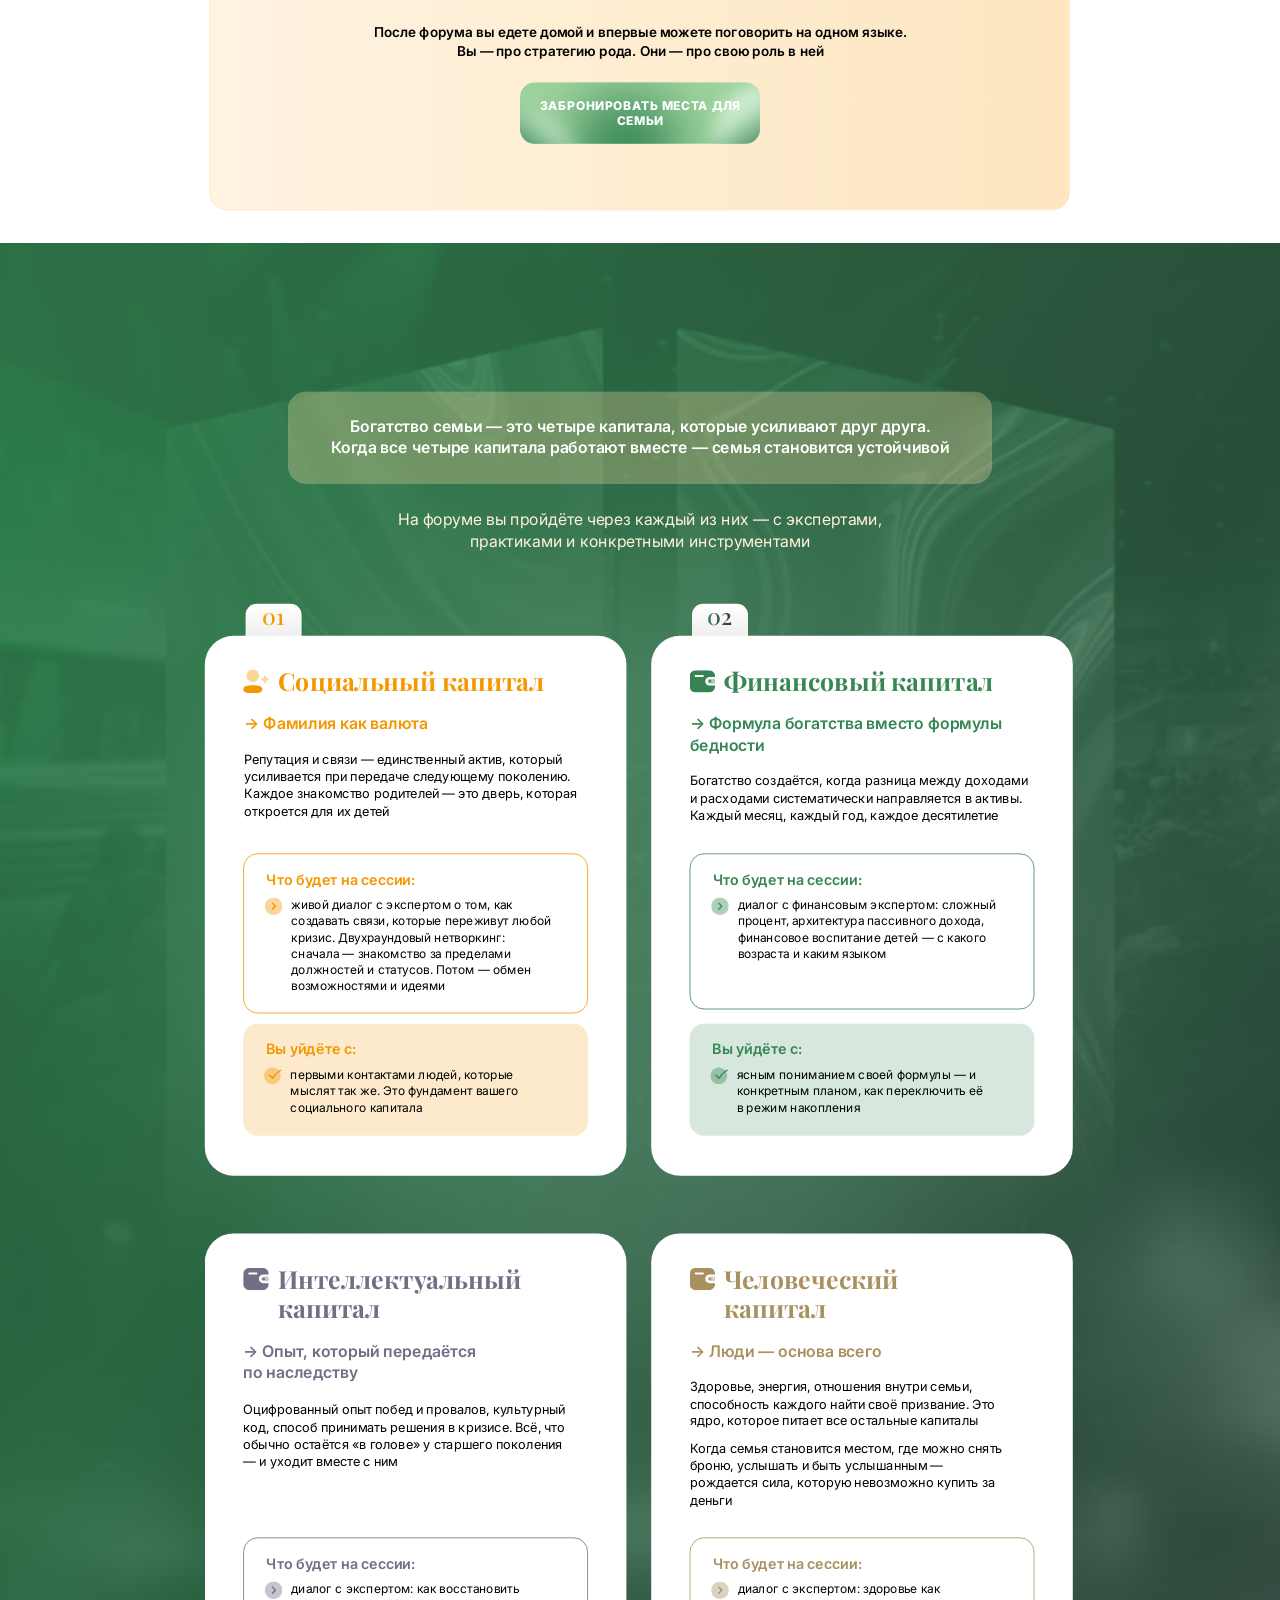
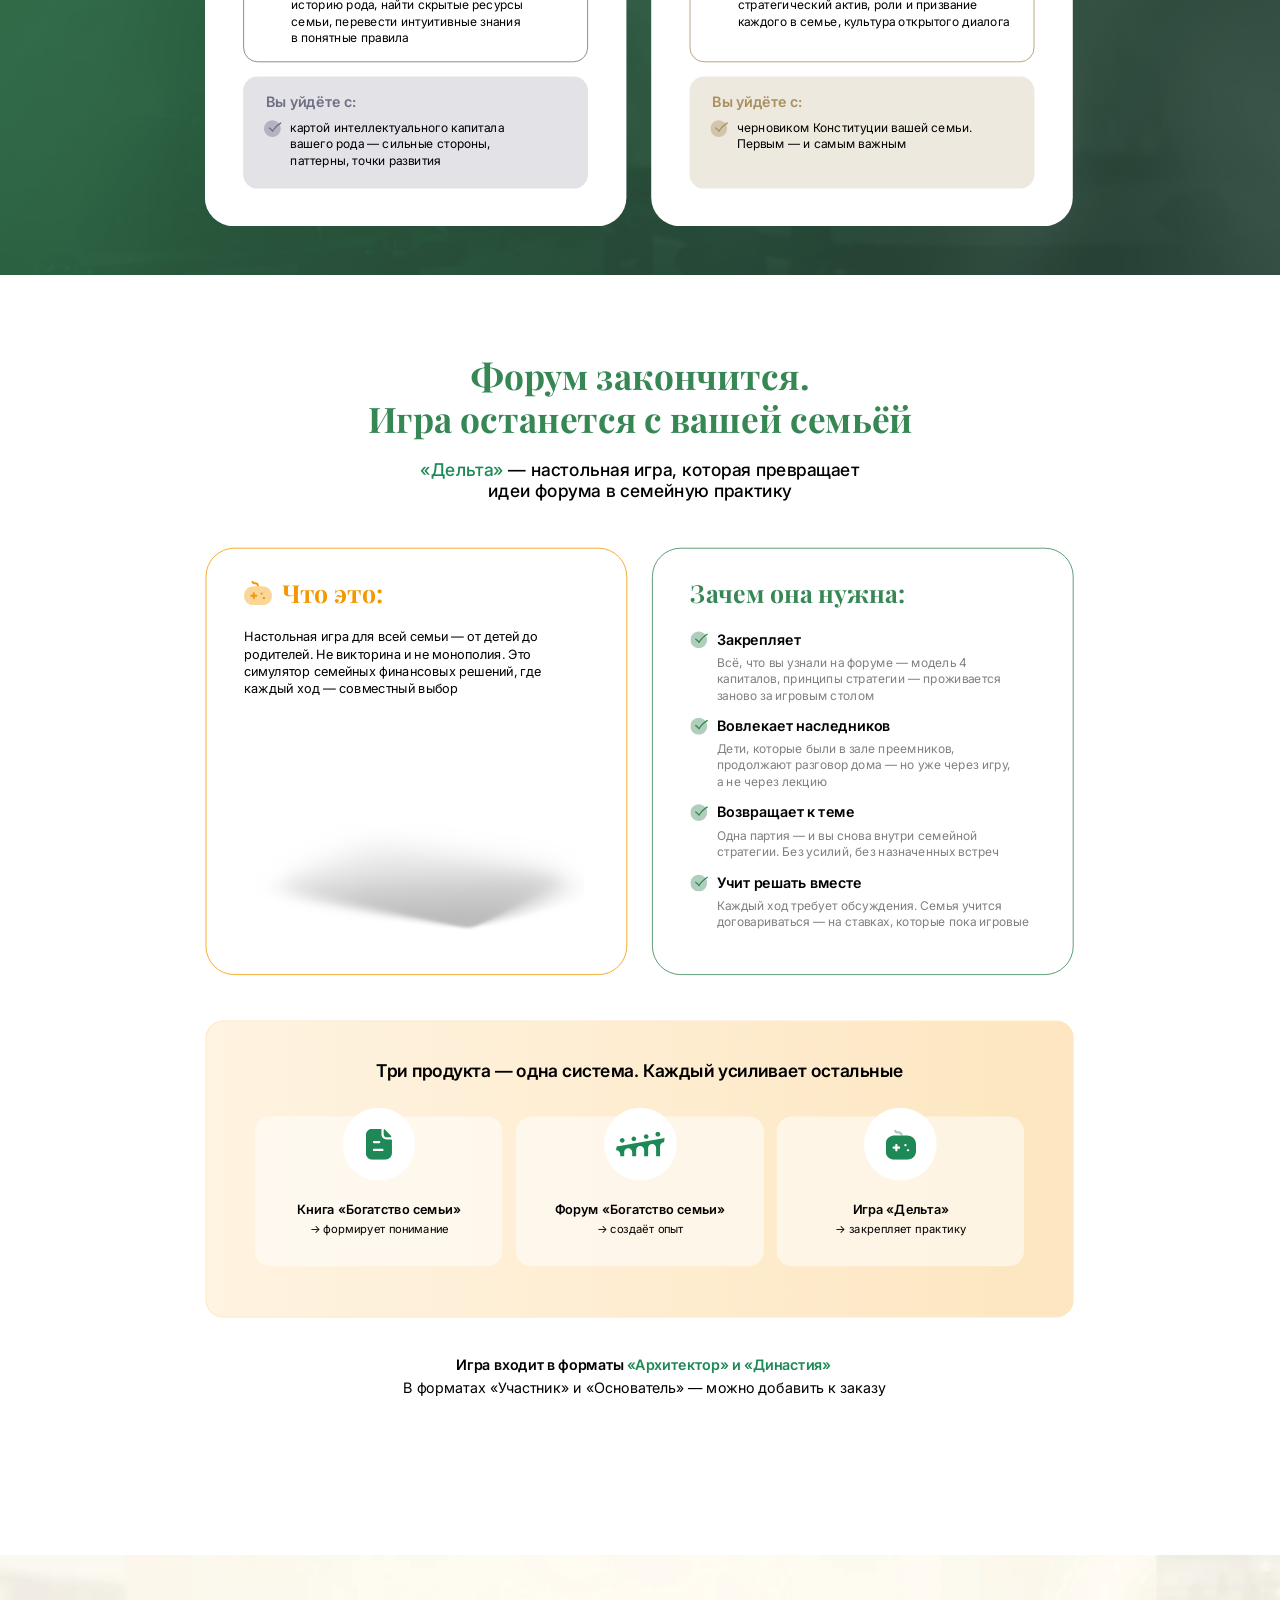
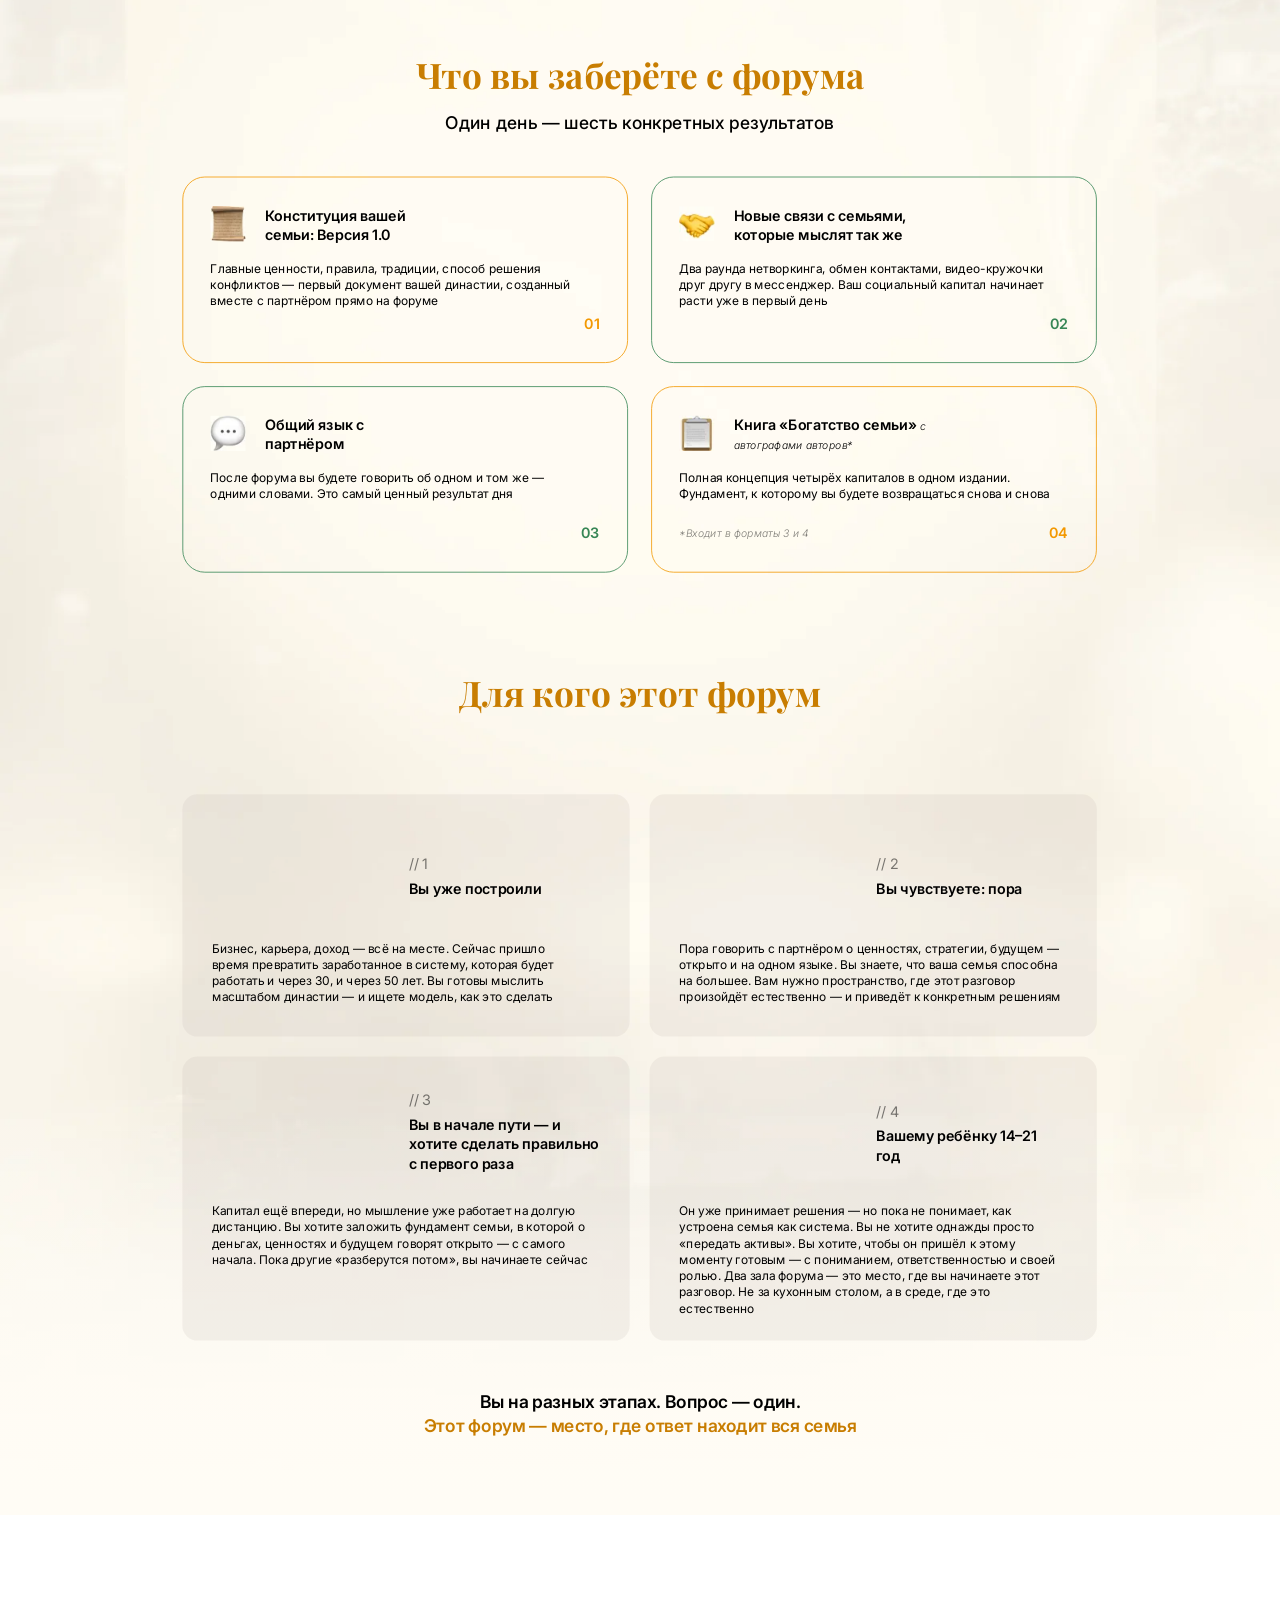
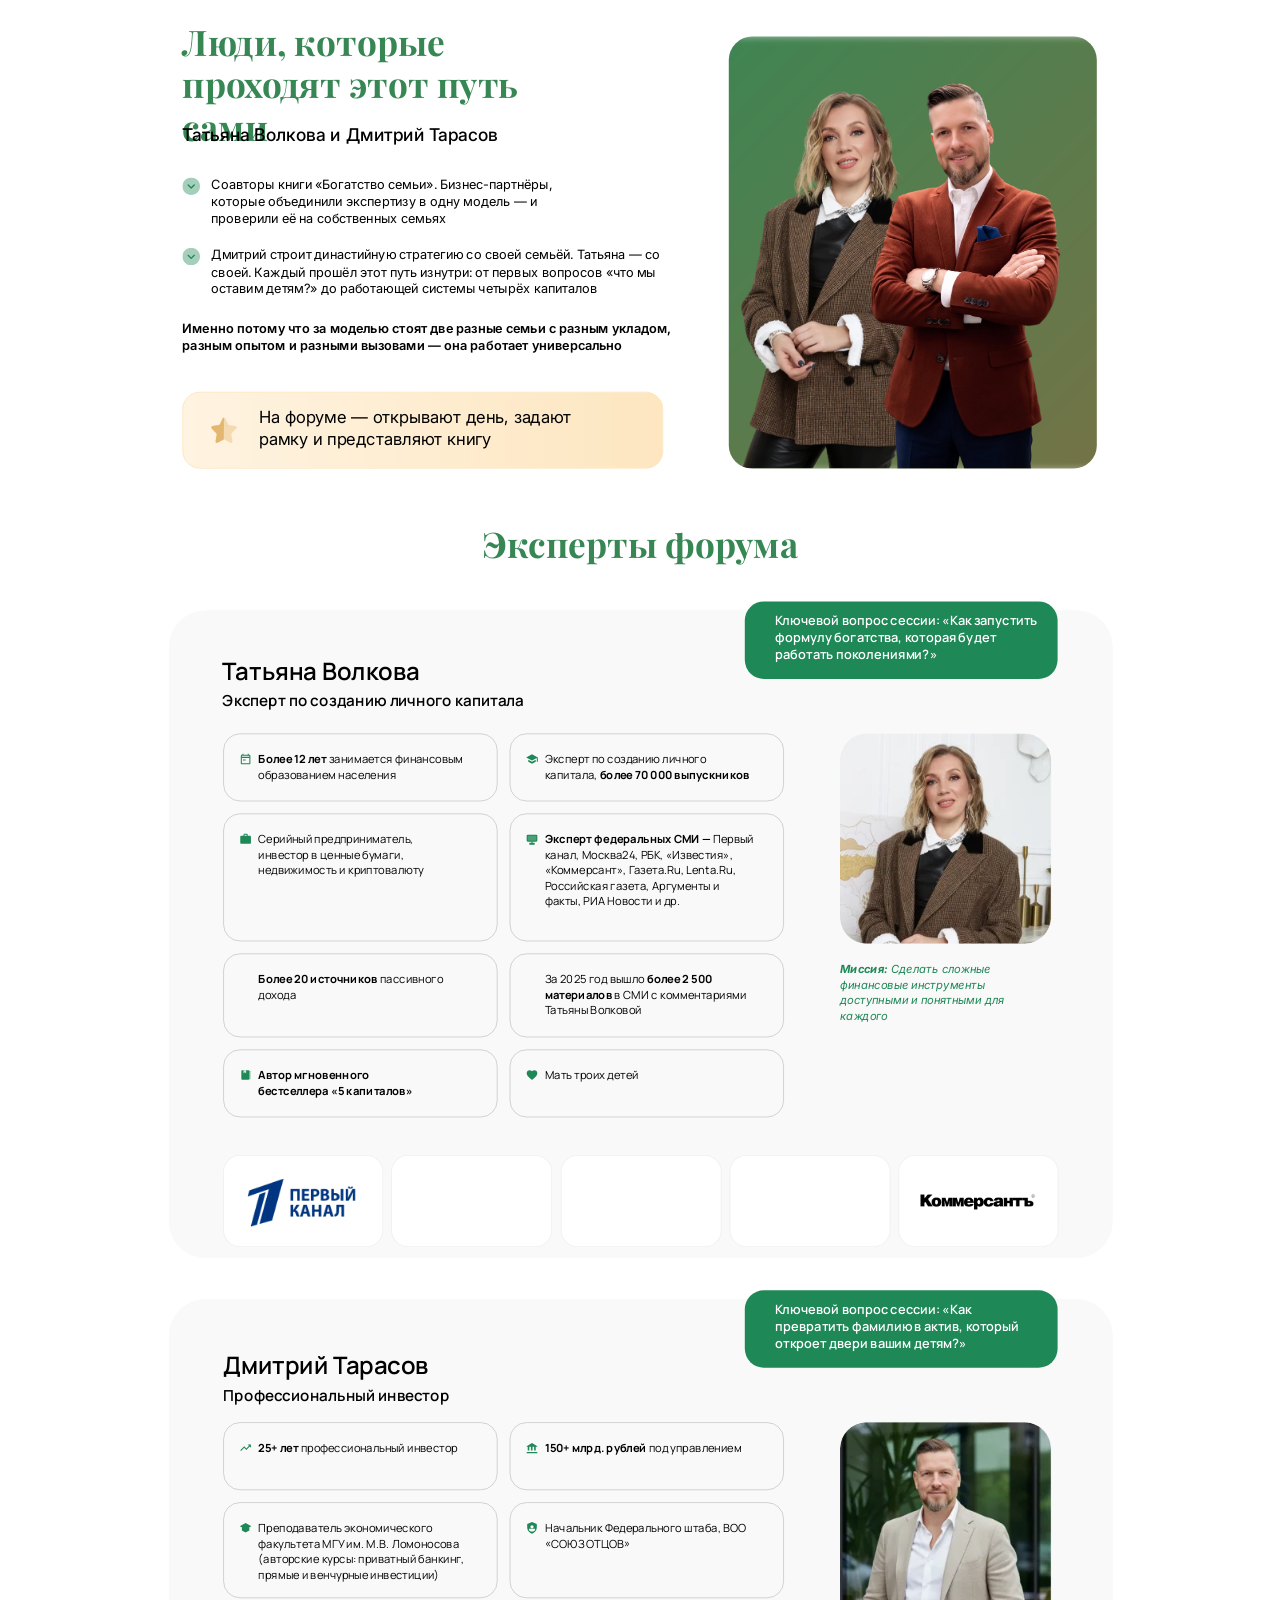
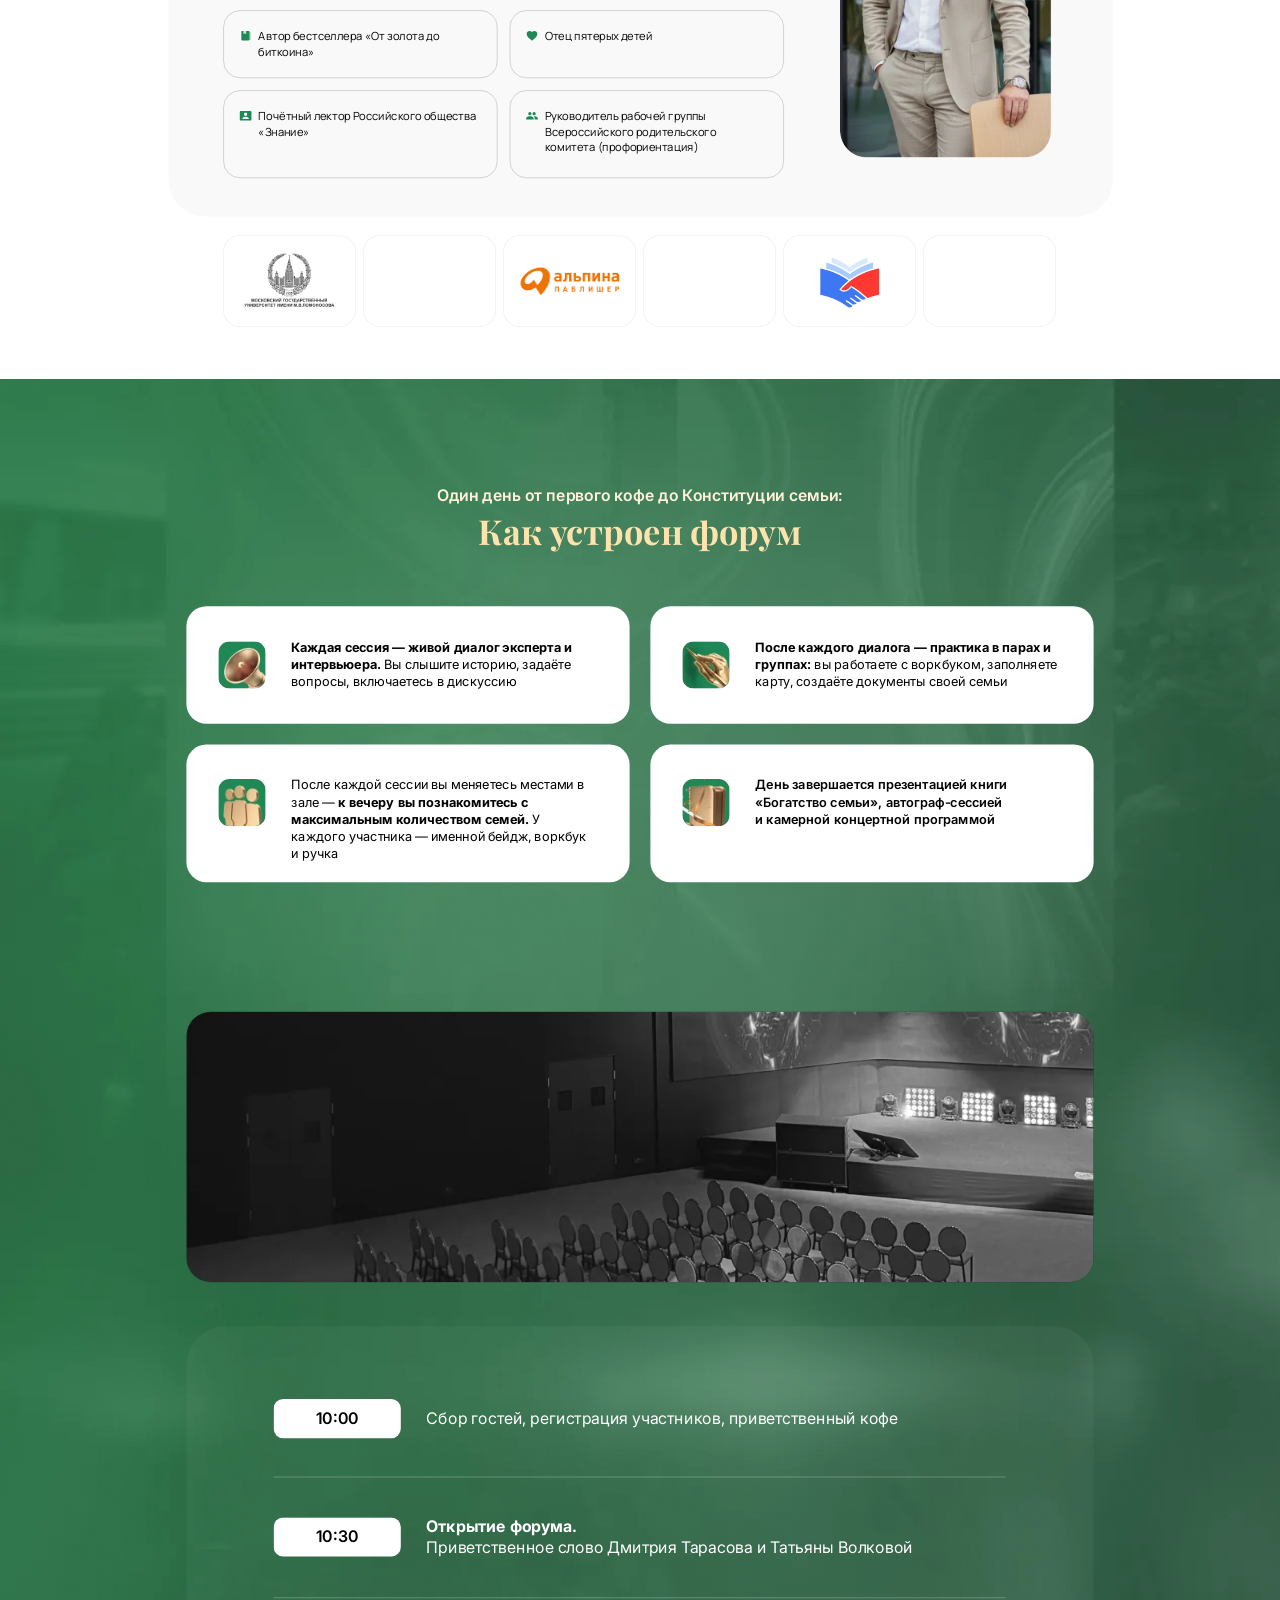
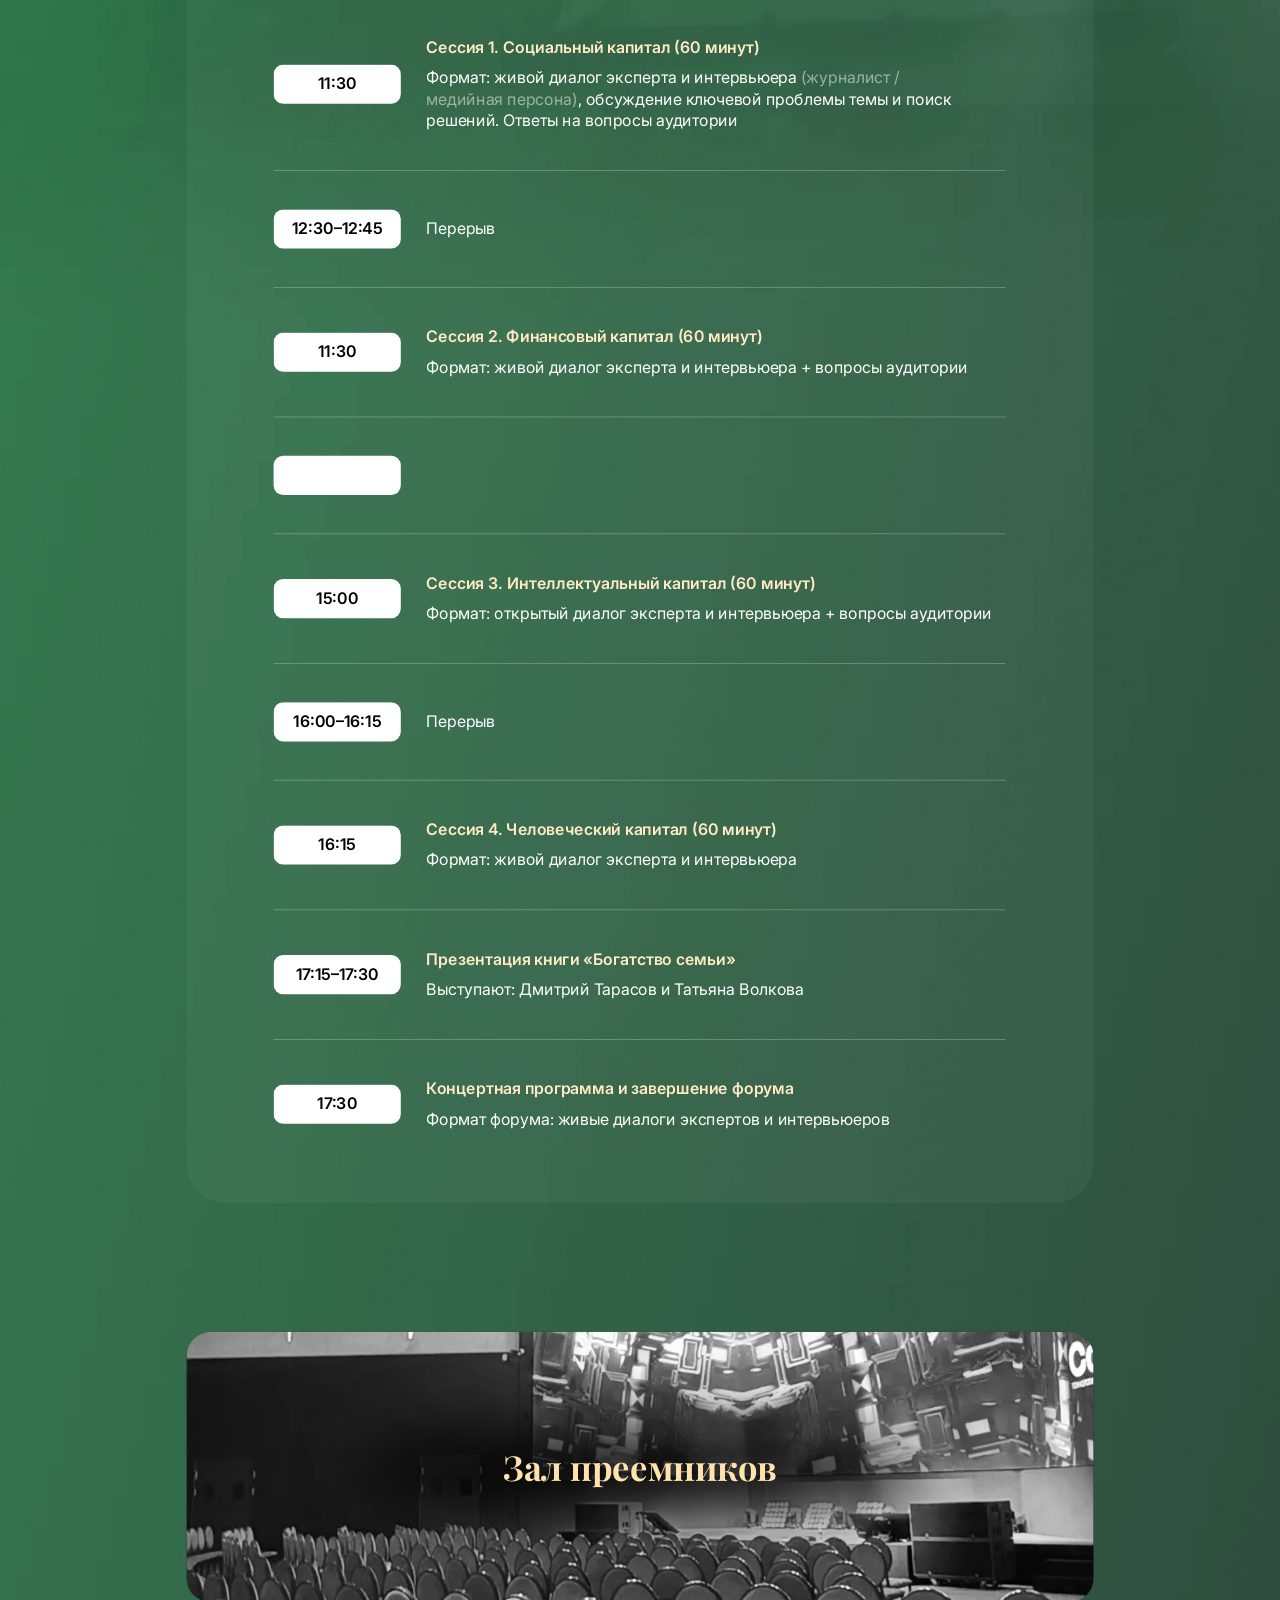
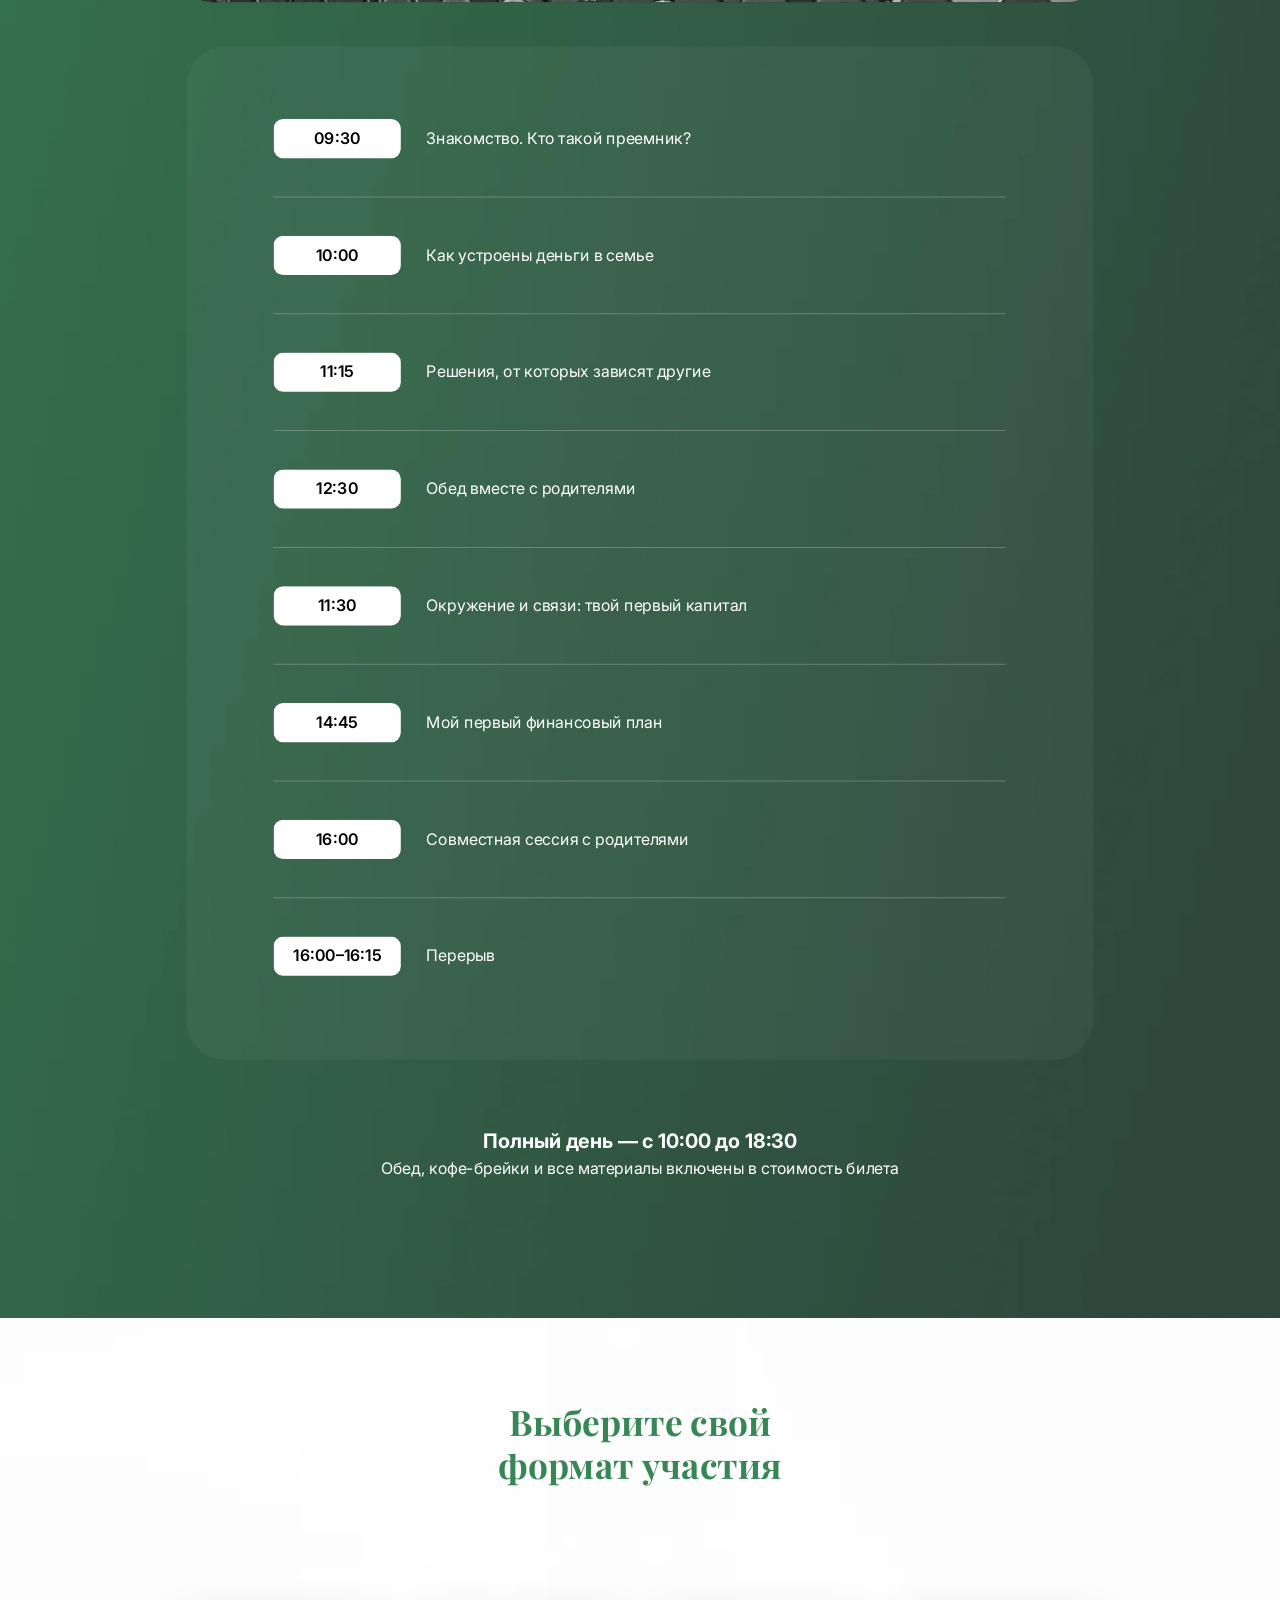
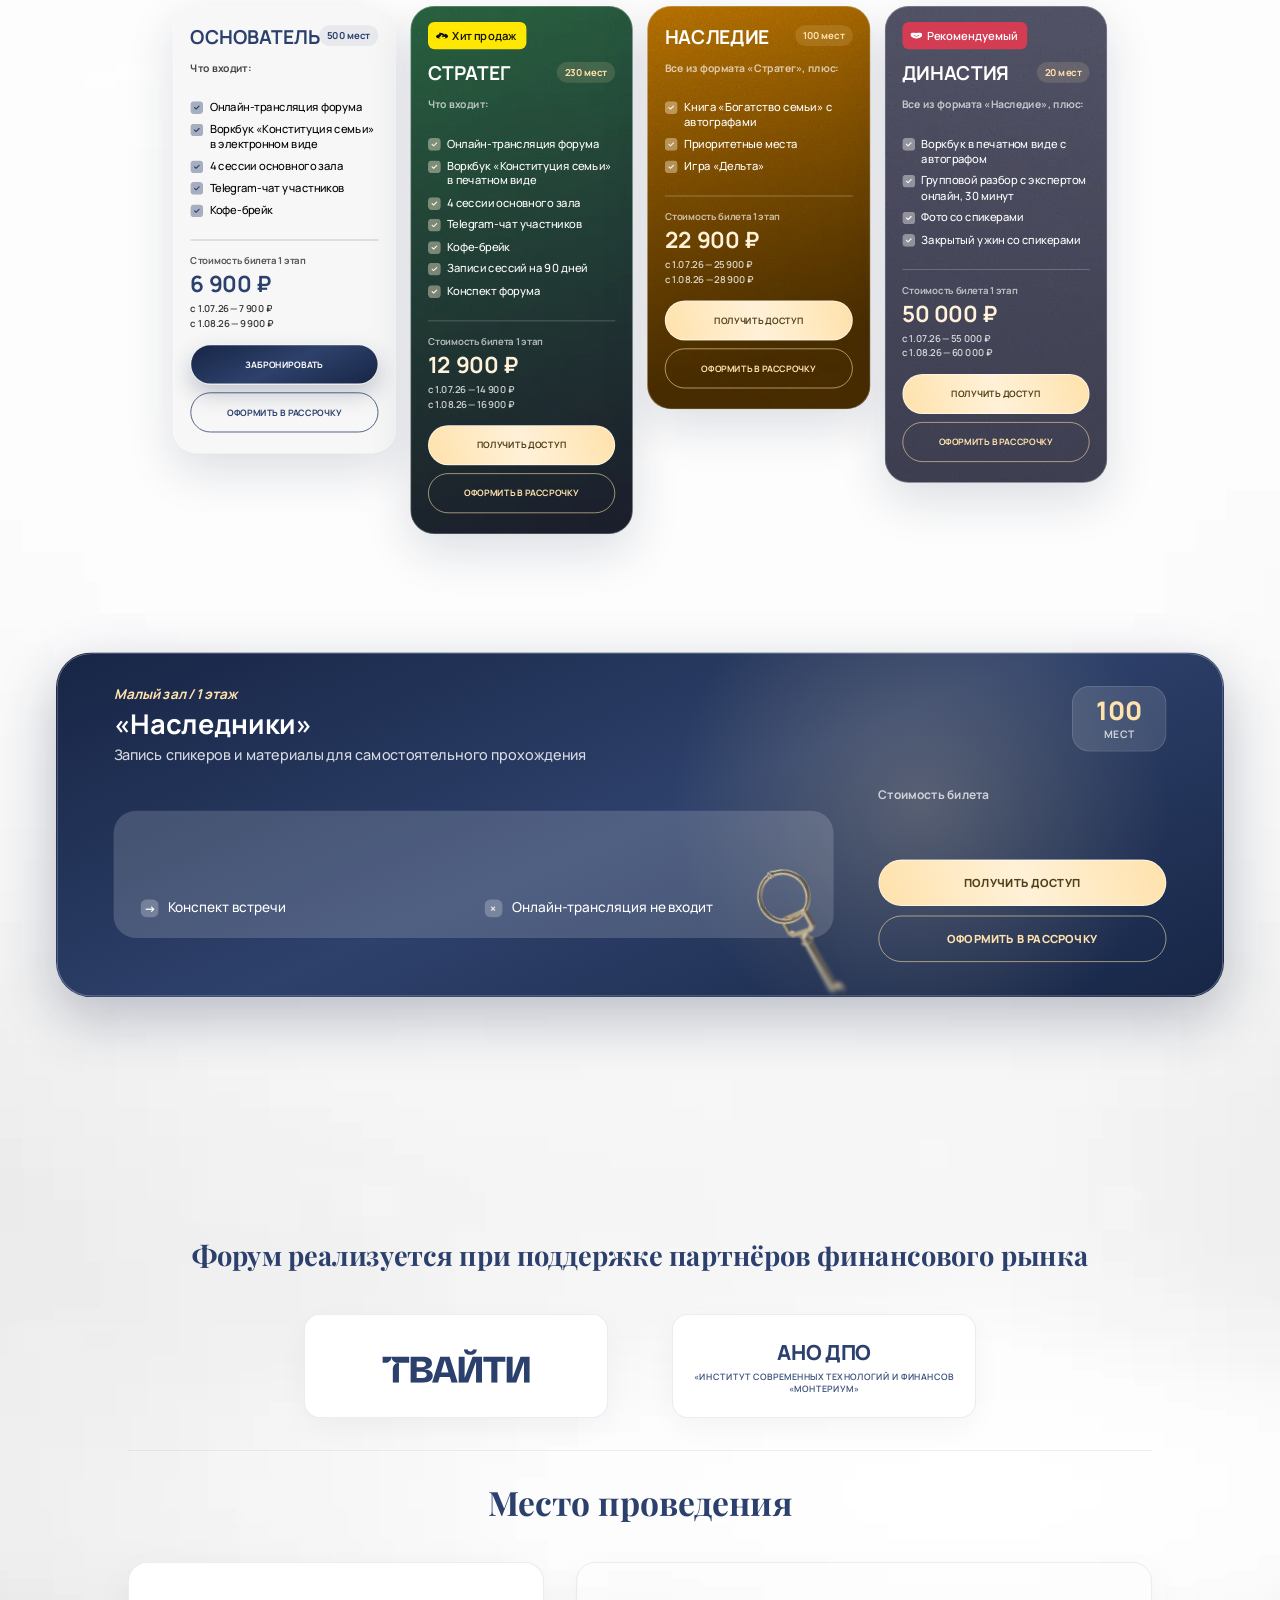
==== commit d5374b37: "fix: add cache buster v=2 to styles.css link" ====
--- a/index.html
+++ b/index.html
@@ -9,7 +9,7 @@
   <link rel="preconnect" href="https://fonts.googleapis.com">
   <link rel="preconnect" href="https://fonts.gstatic.com" crossorigin>
   <link href="https://fonts.googleapis.com/css2?family=Inter:wght@400;800&family=Manrope:wght@400;600&family=Playfair+Display:wght@500;700&display=swap" rel="stylesheet">
-  <link rel="stylesheet" href="styles.css">
+  <link rel="stylesheet" href="styles.css?v=2">
   <link rel="stylesheet" href="dubltarify-tariffs.css">
   <!-- Yandex.Metrika counter -->
   <script type="text/javascript">
--- a/styles.css
+++ b/styles.css
@@ -268,6 +268,9 @@
       font-size: 16.215px;
       font-weight: 400;
       white-space: nowrap;
+    }
+    .addr-break {
+      display: none;
     }
 
     /* ─── SEATS ────────────────────────────────────────────────────────── */
@@ -1944,6 +1947,9 @@
       font-size: 13px !important;
       color: rgba(255,255,255,0.85);
       white-space: normal;
+    }
+    .addr-break {
+      display: inline;
     }
 
     /* Seats row */
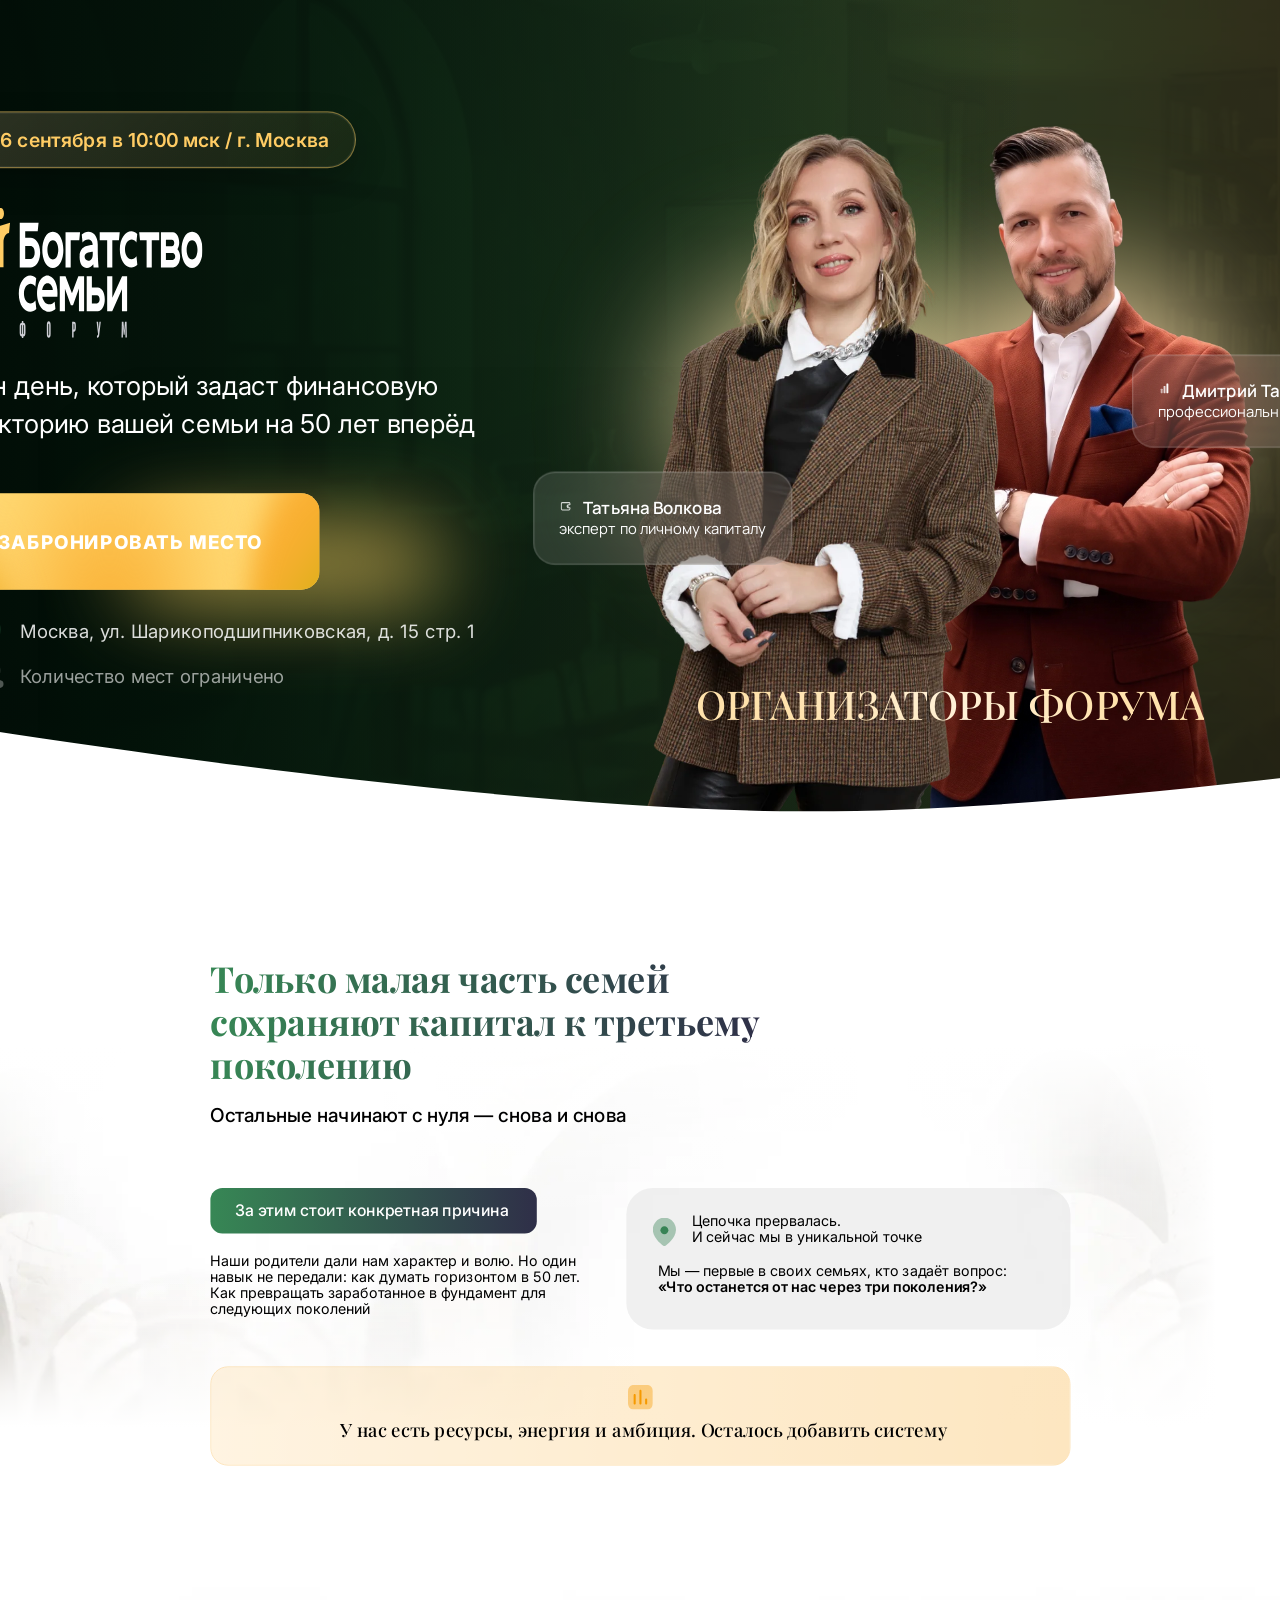
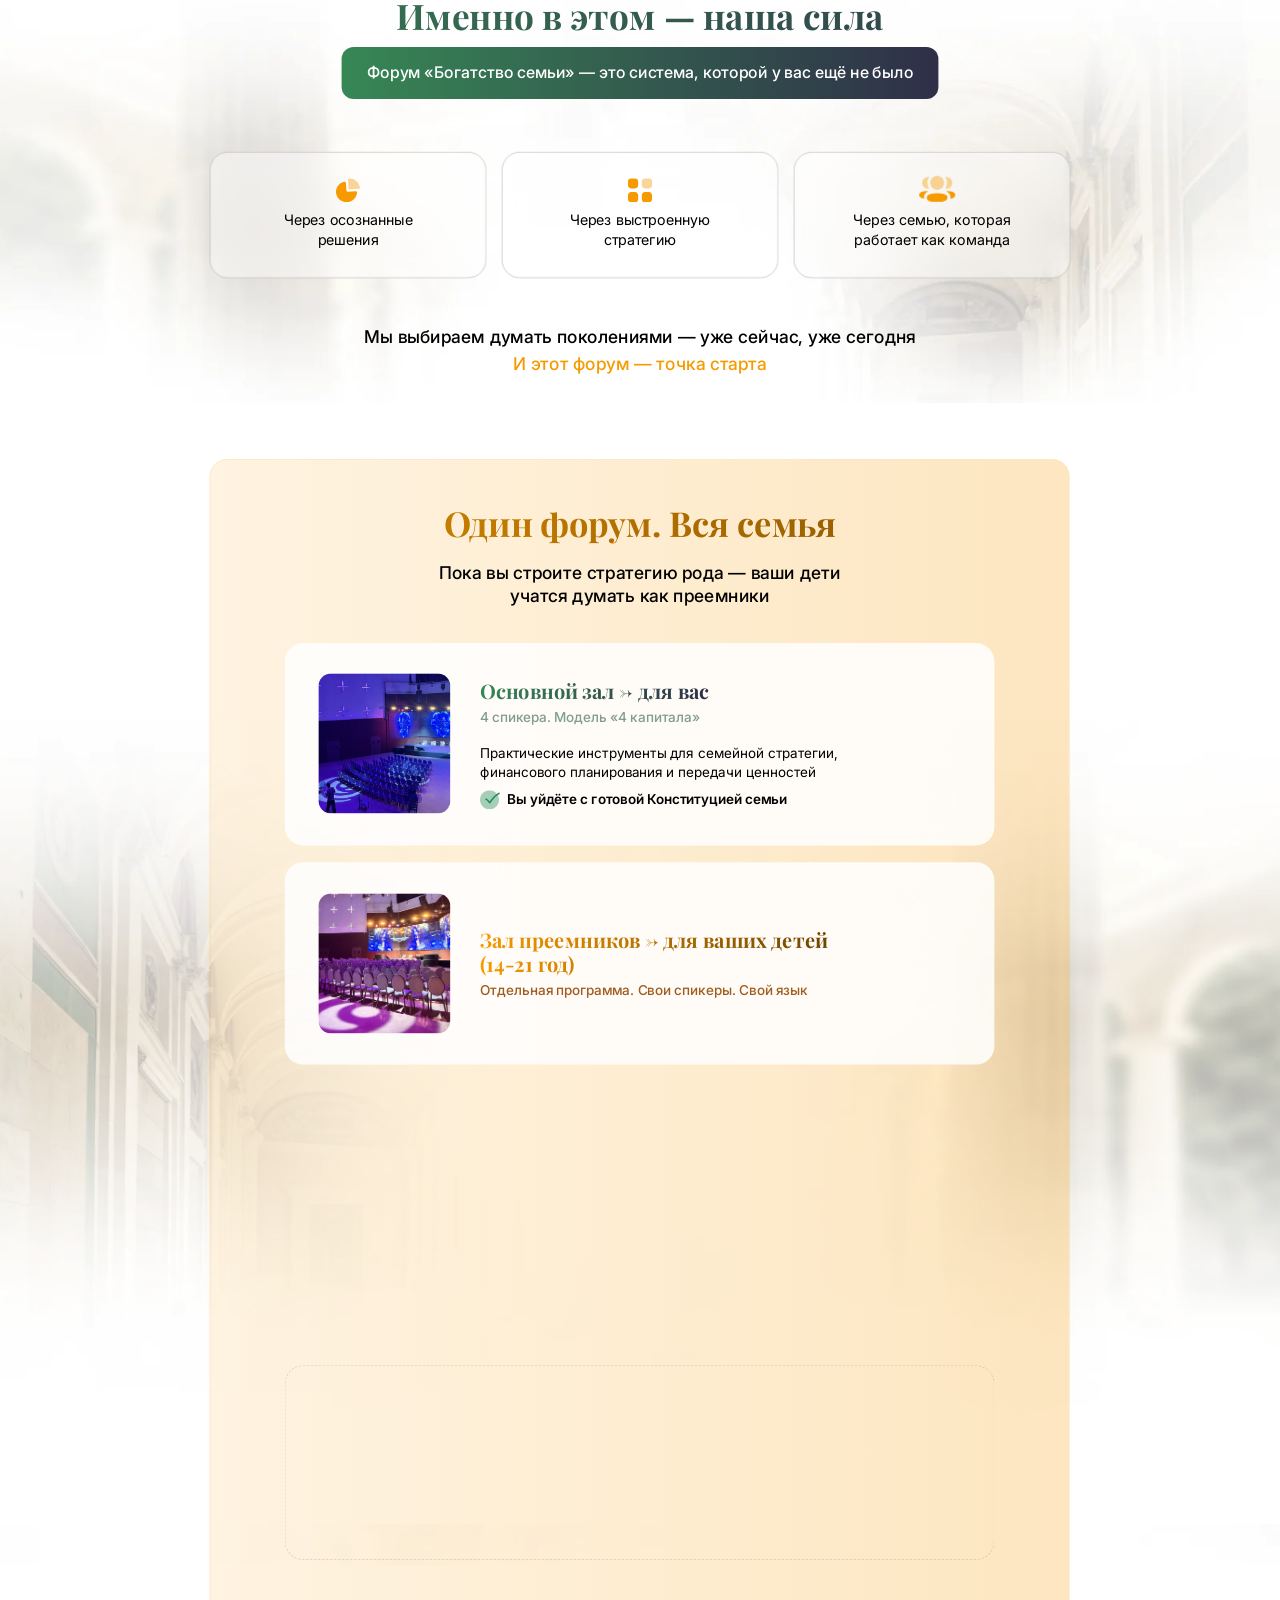
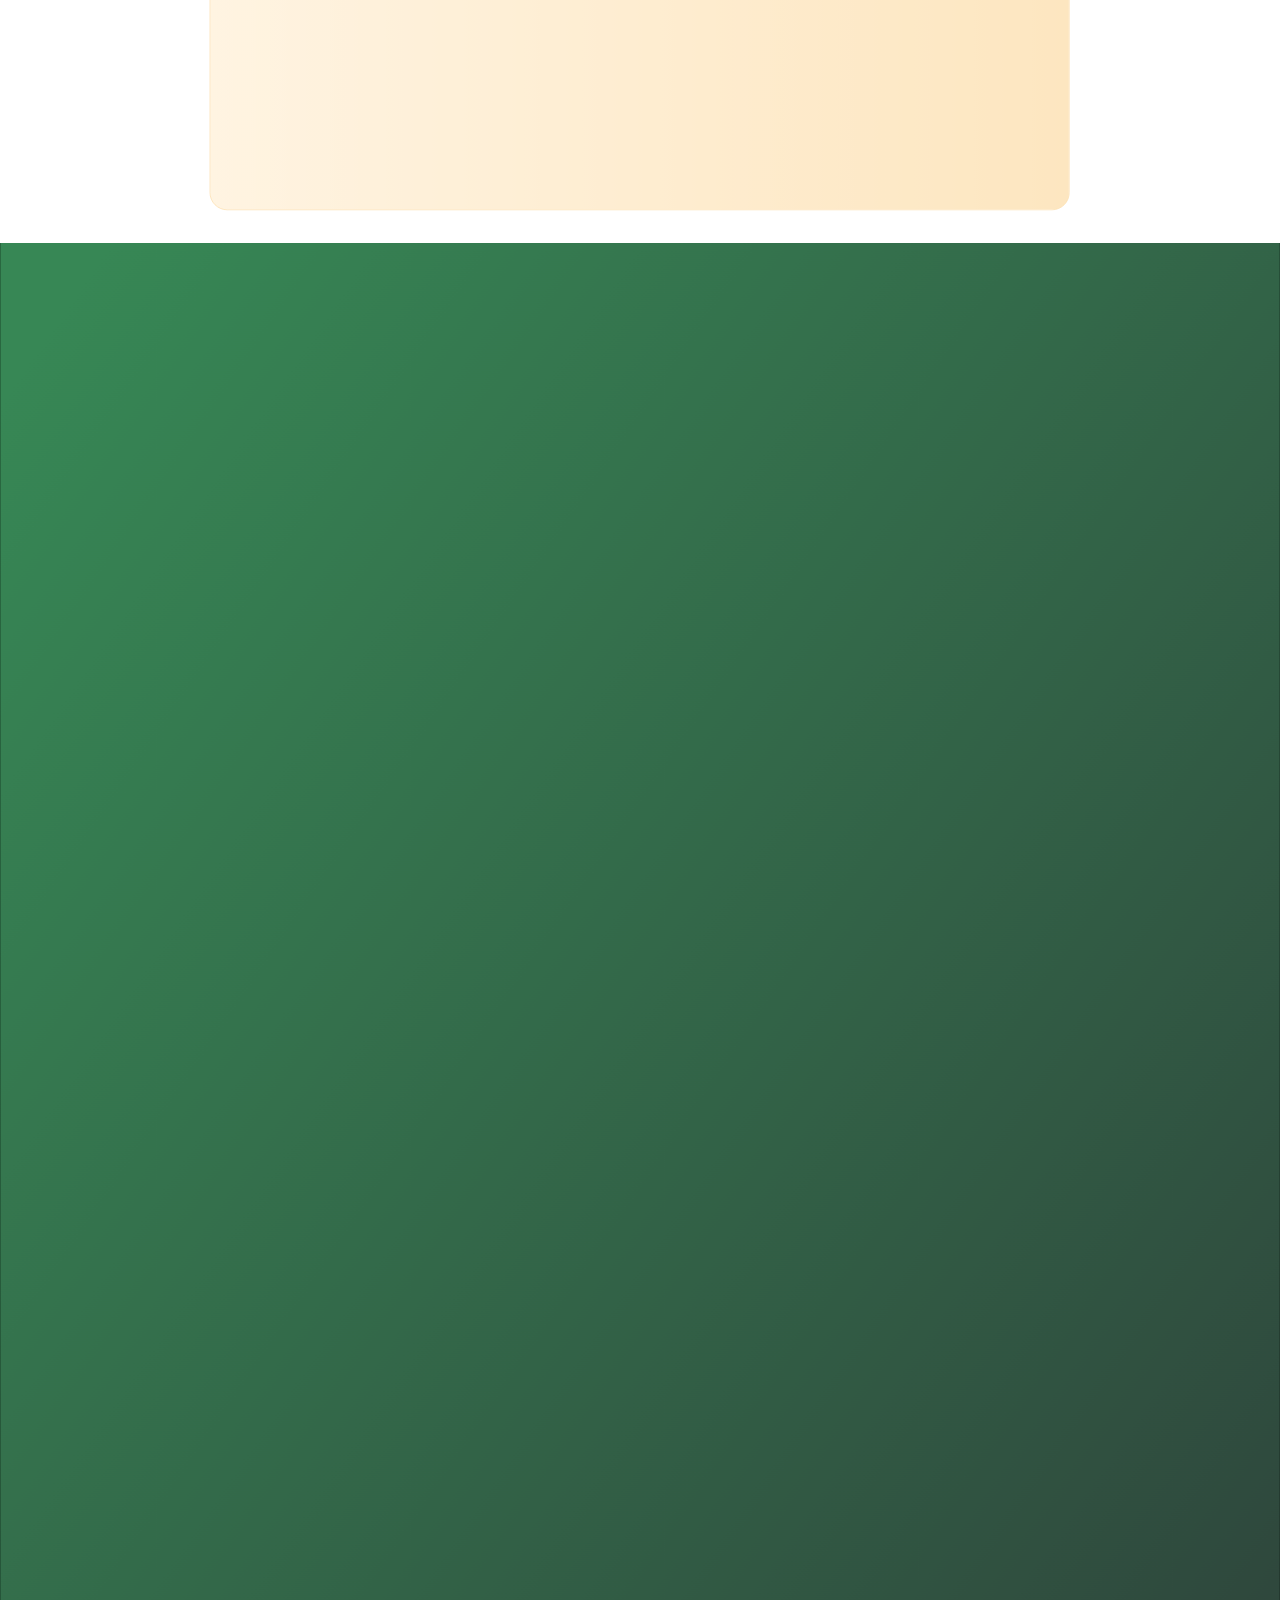
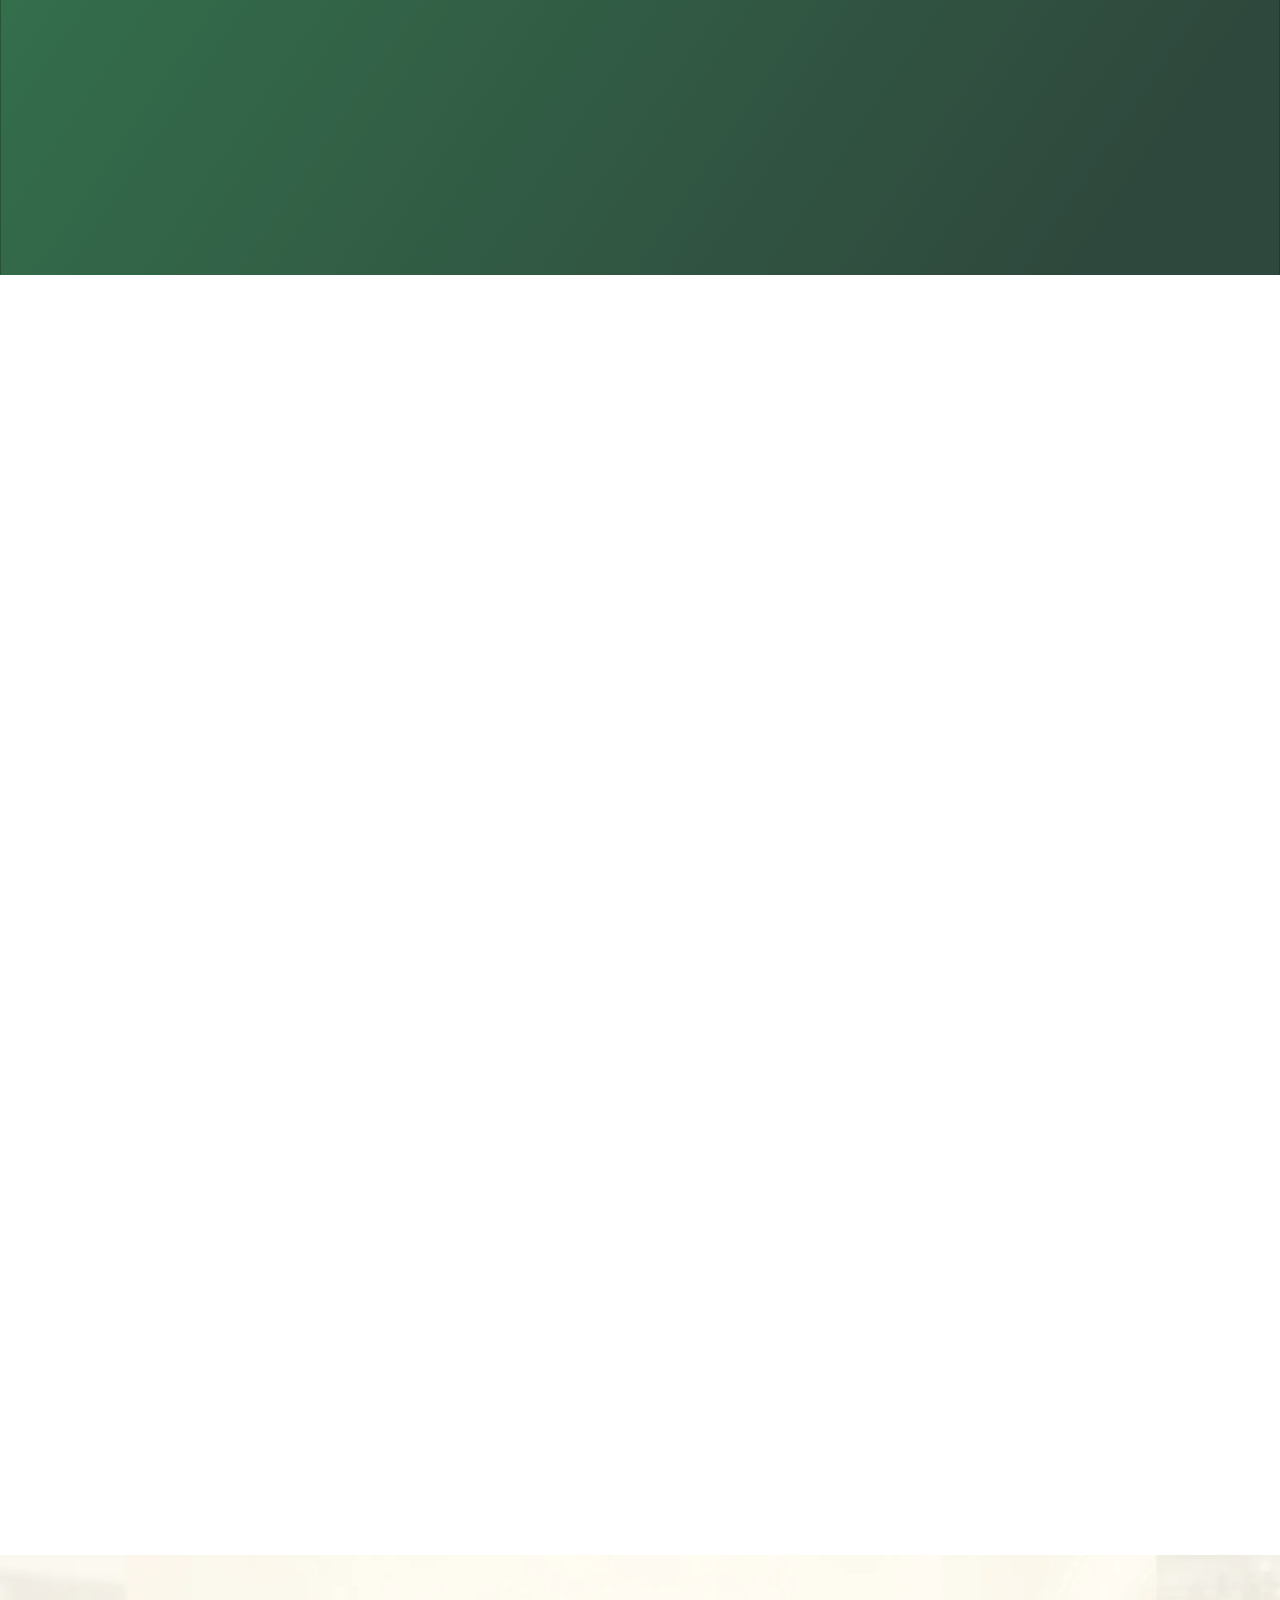
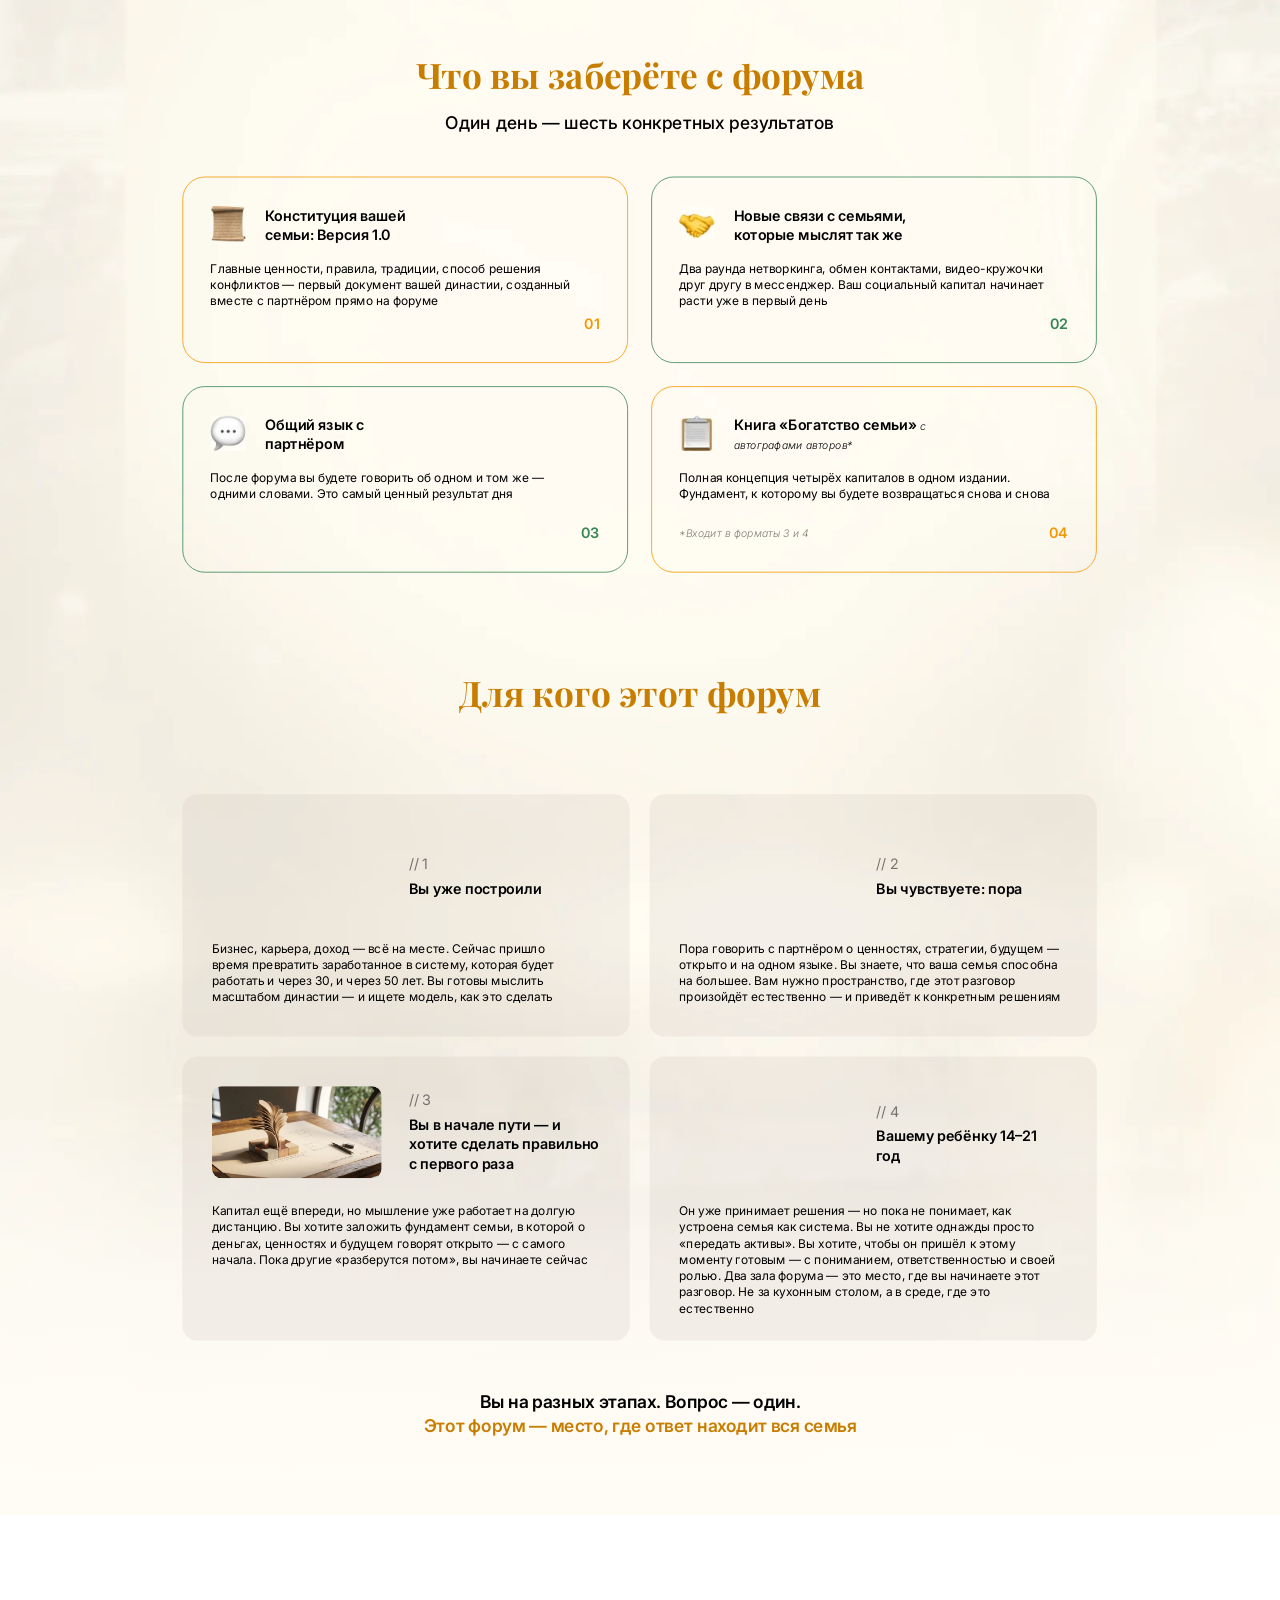
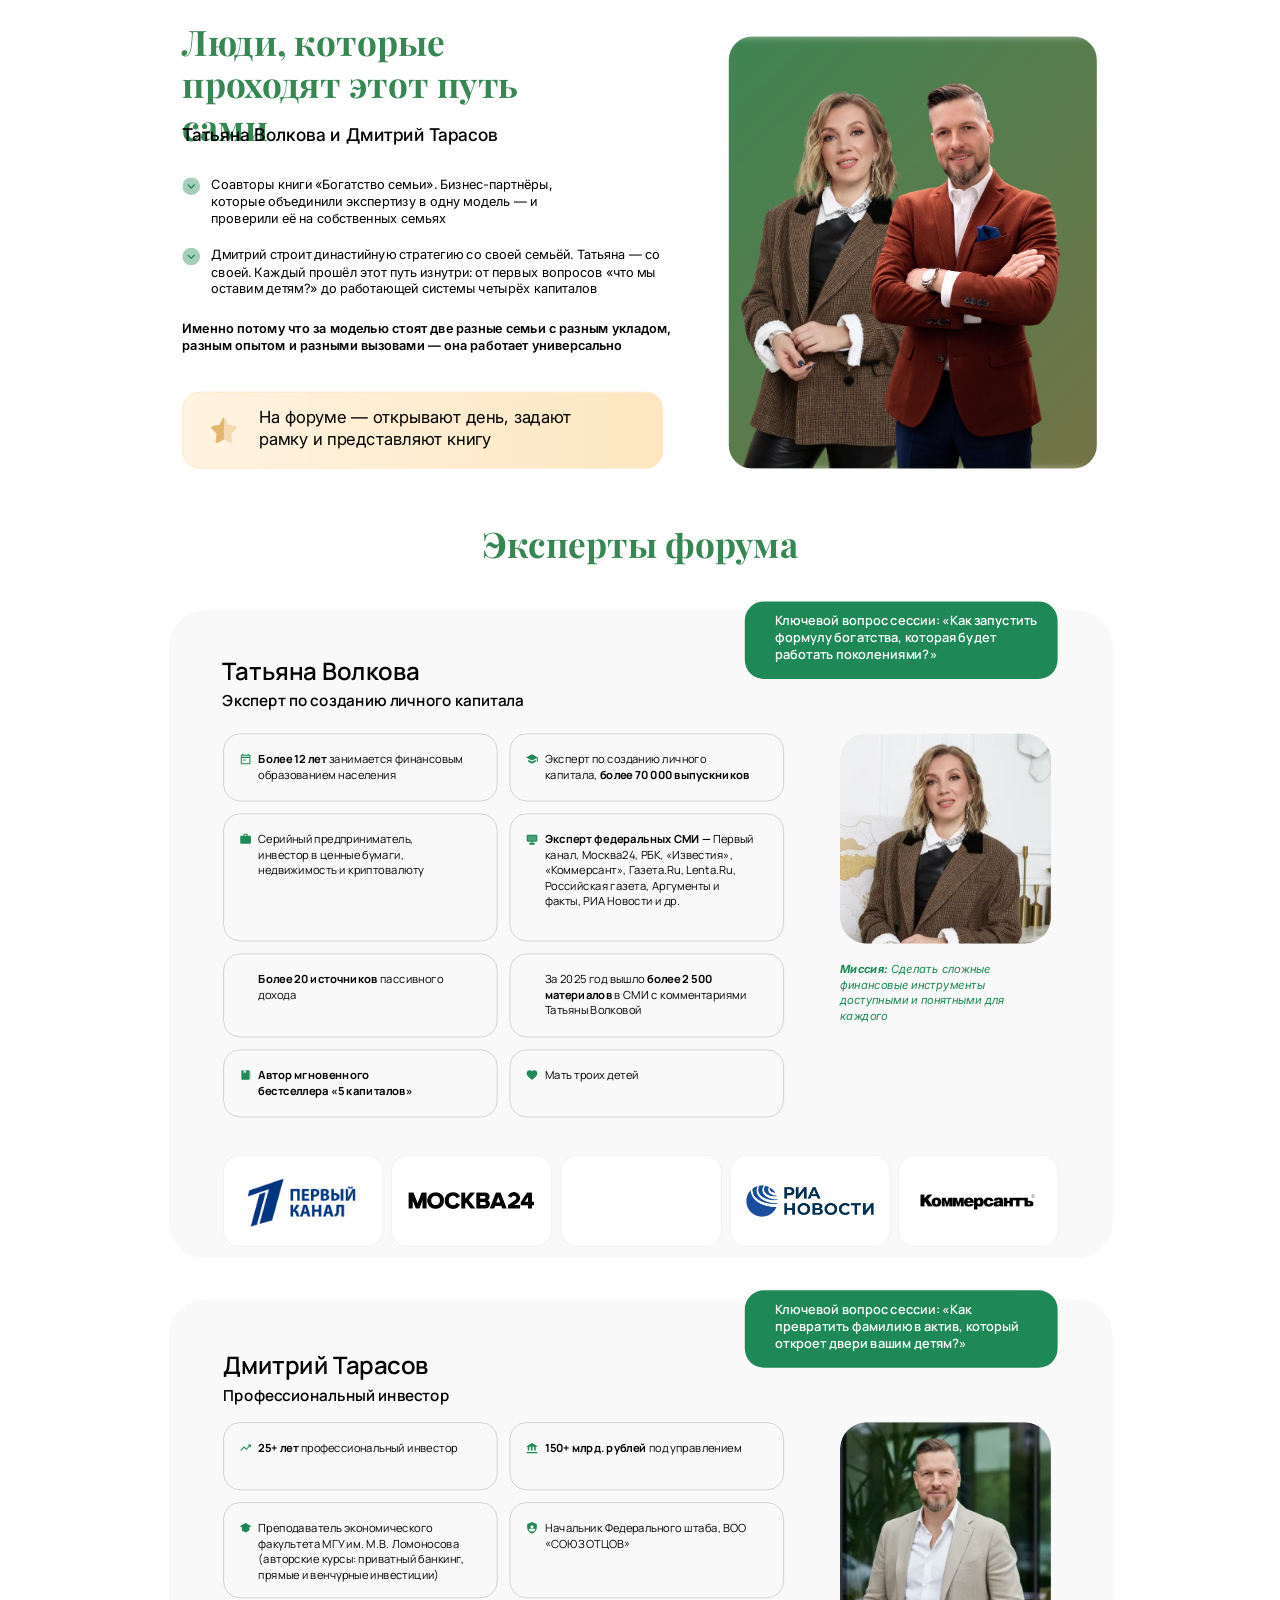
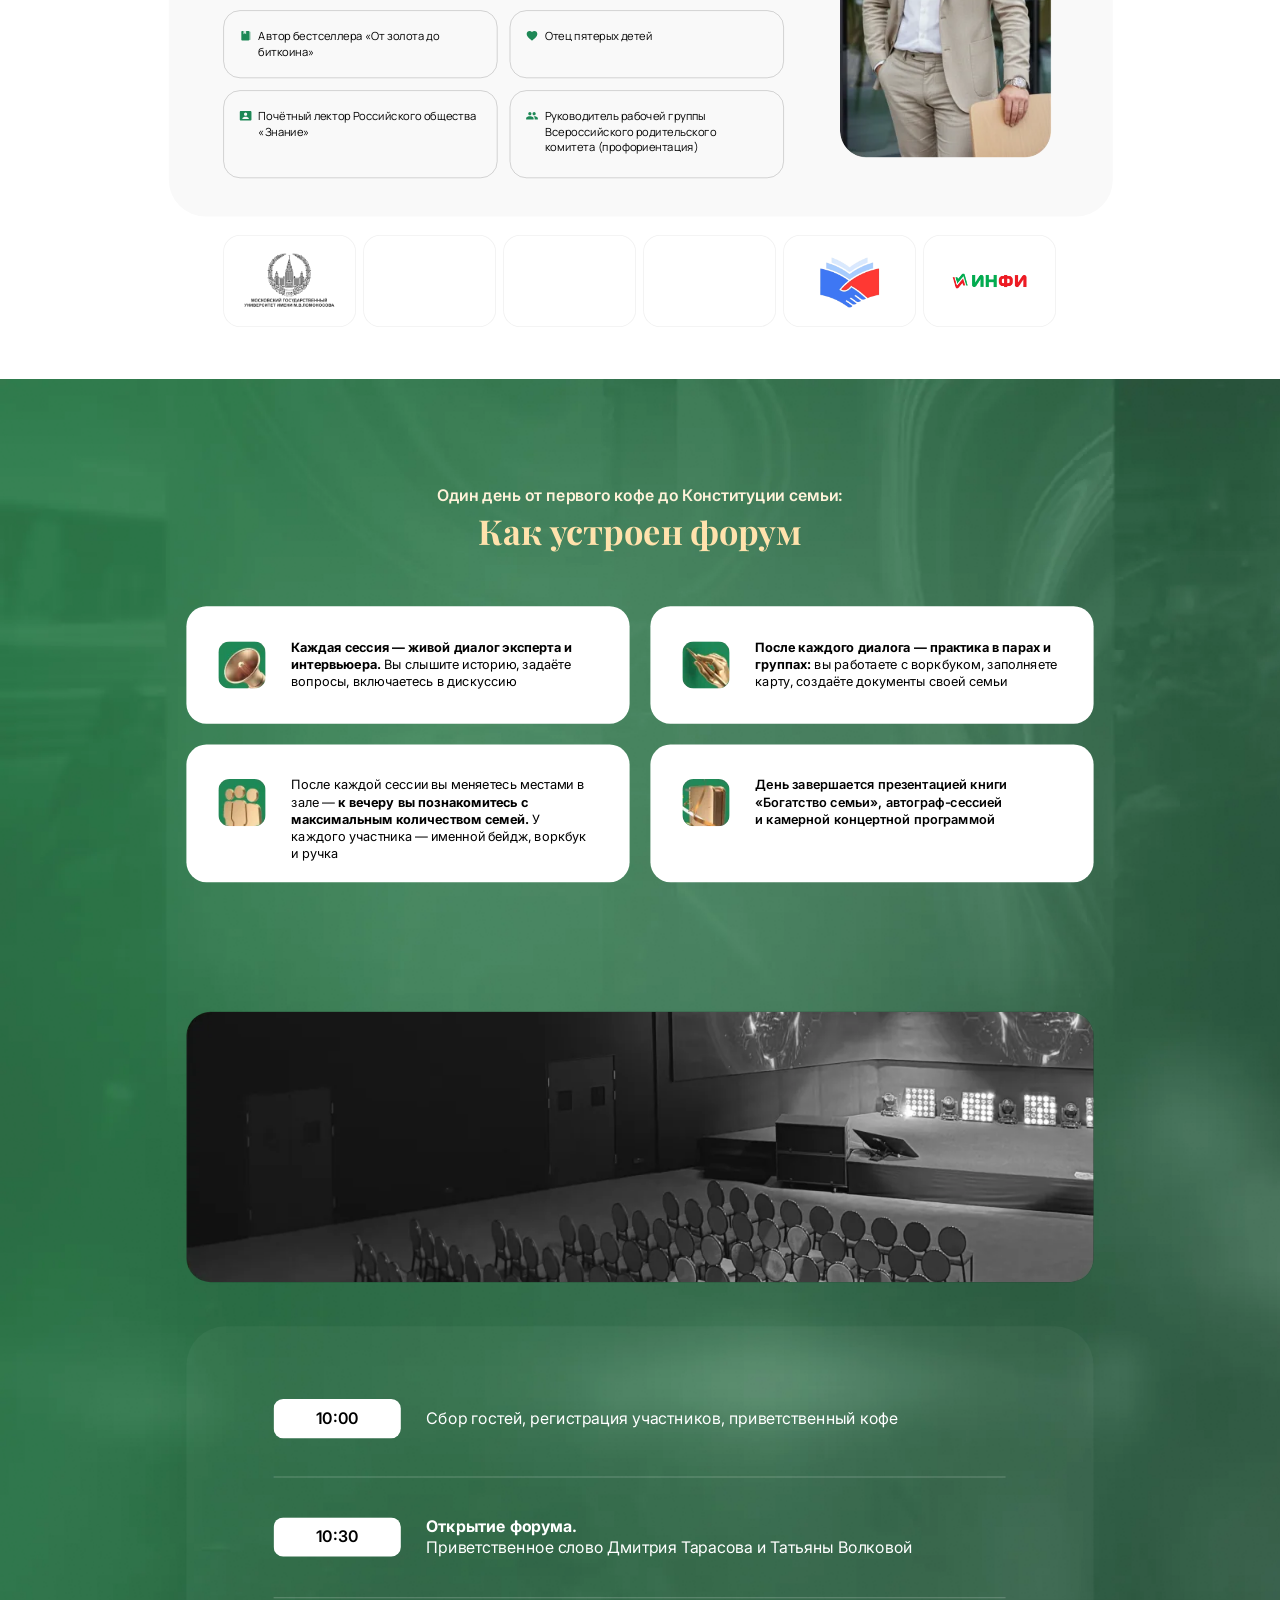
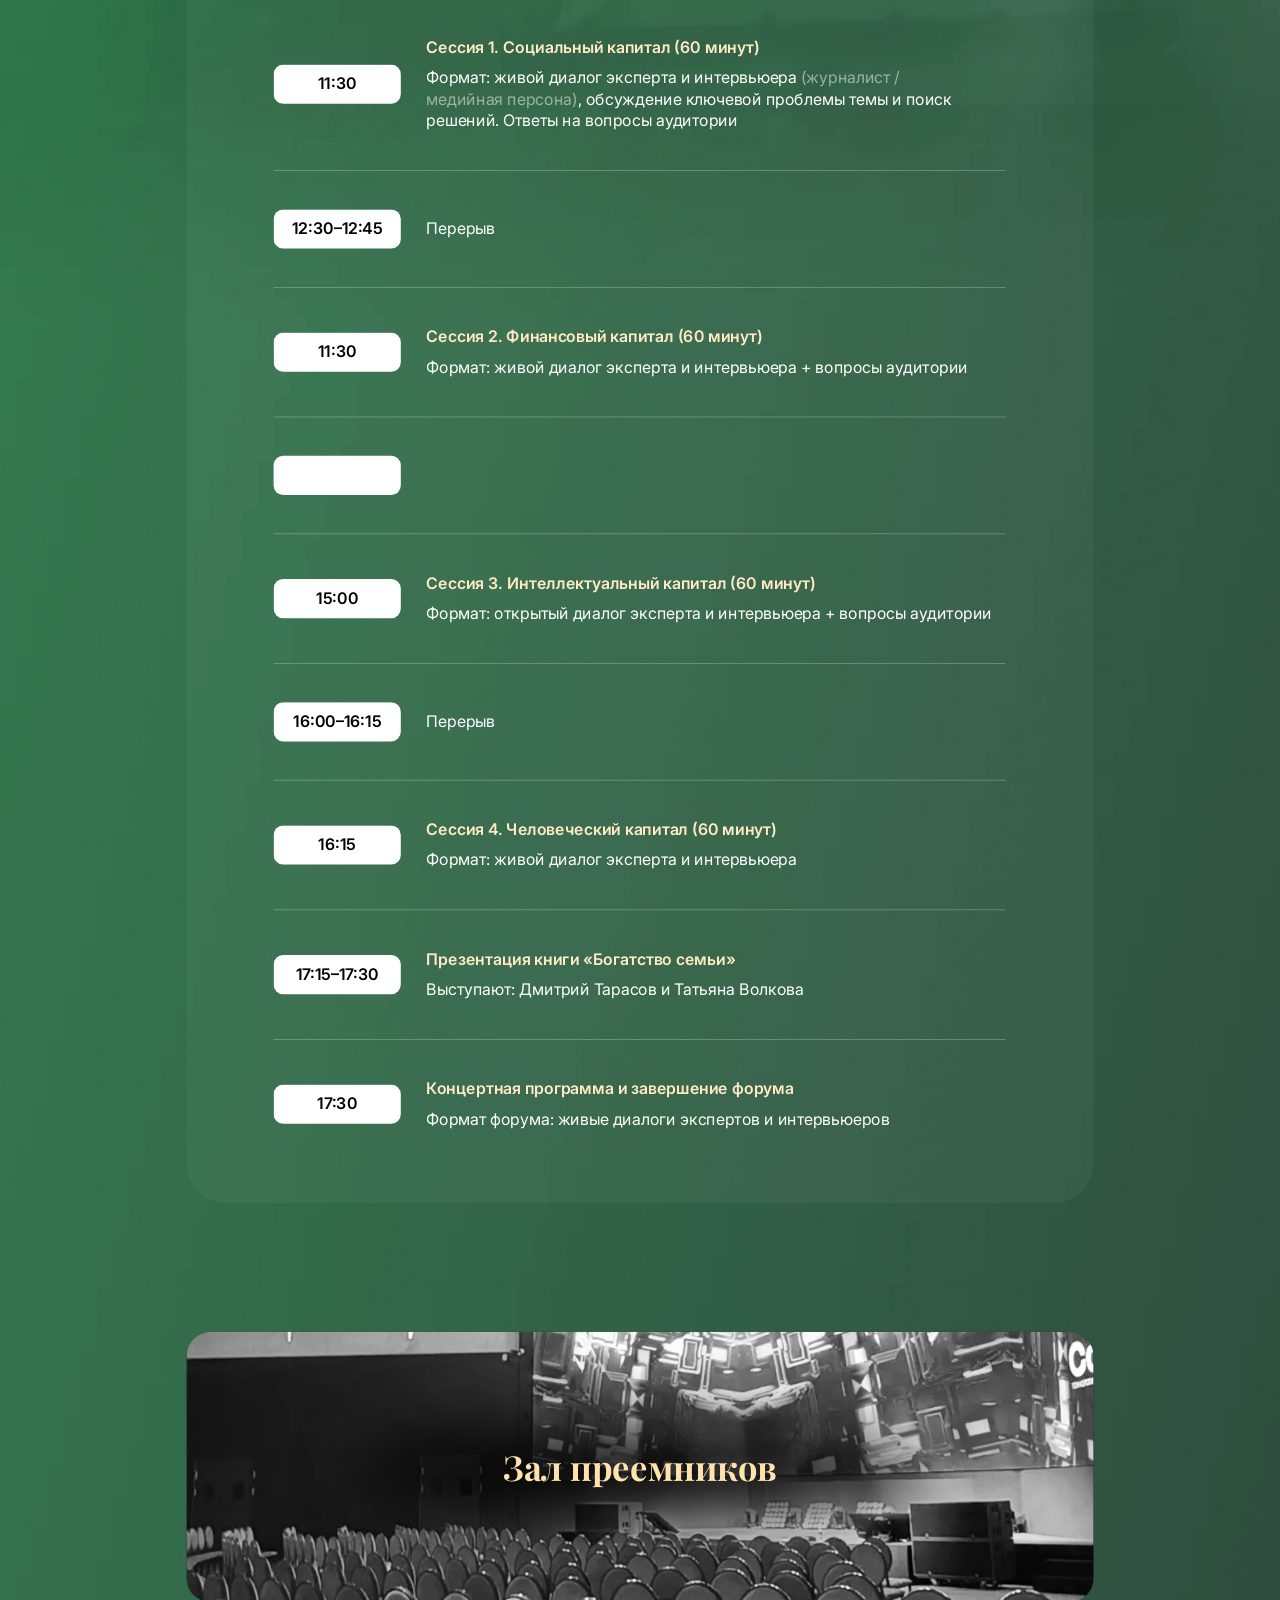
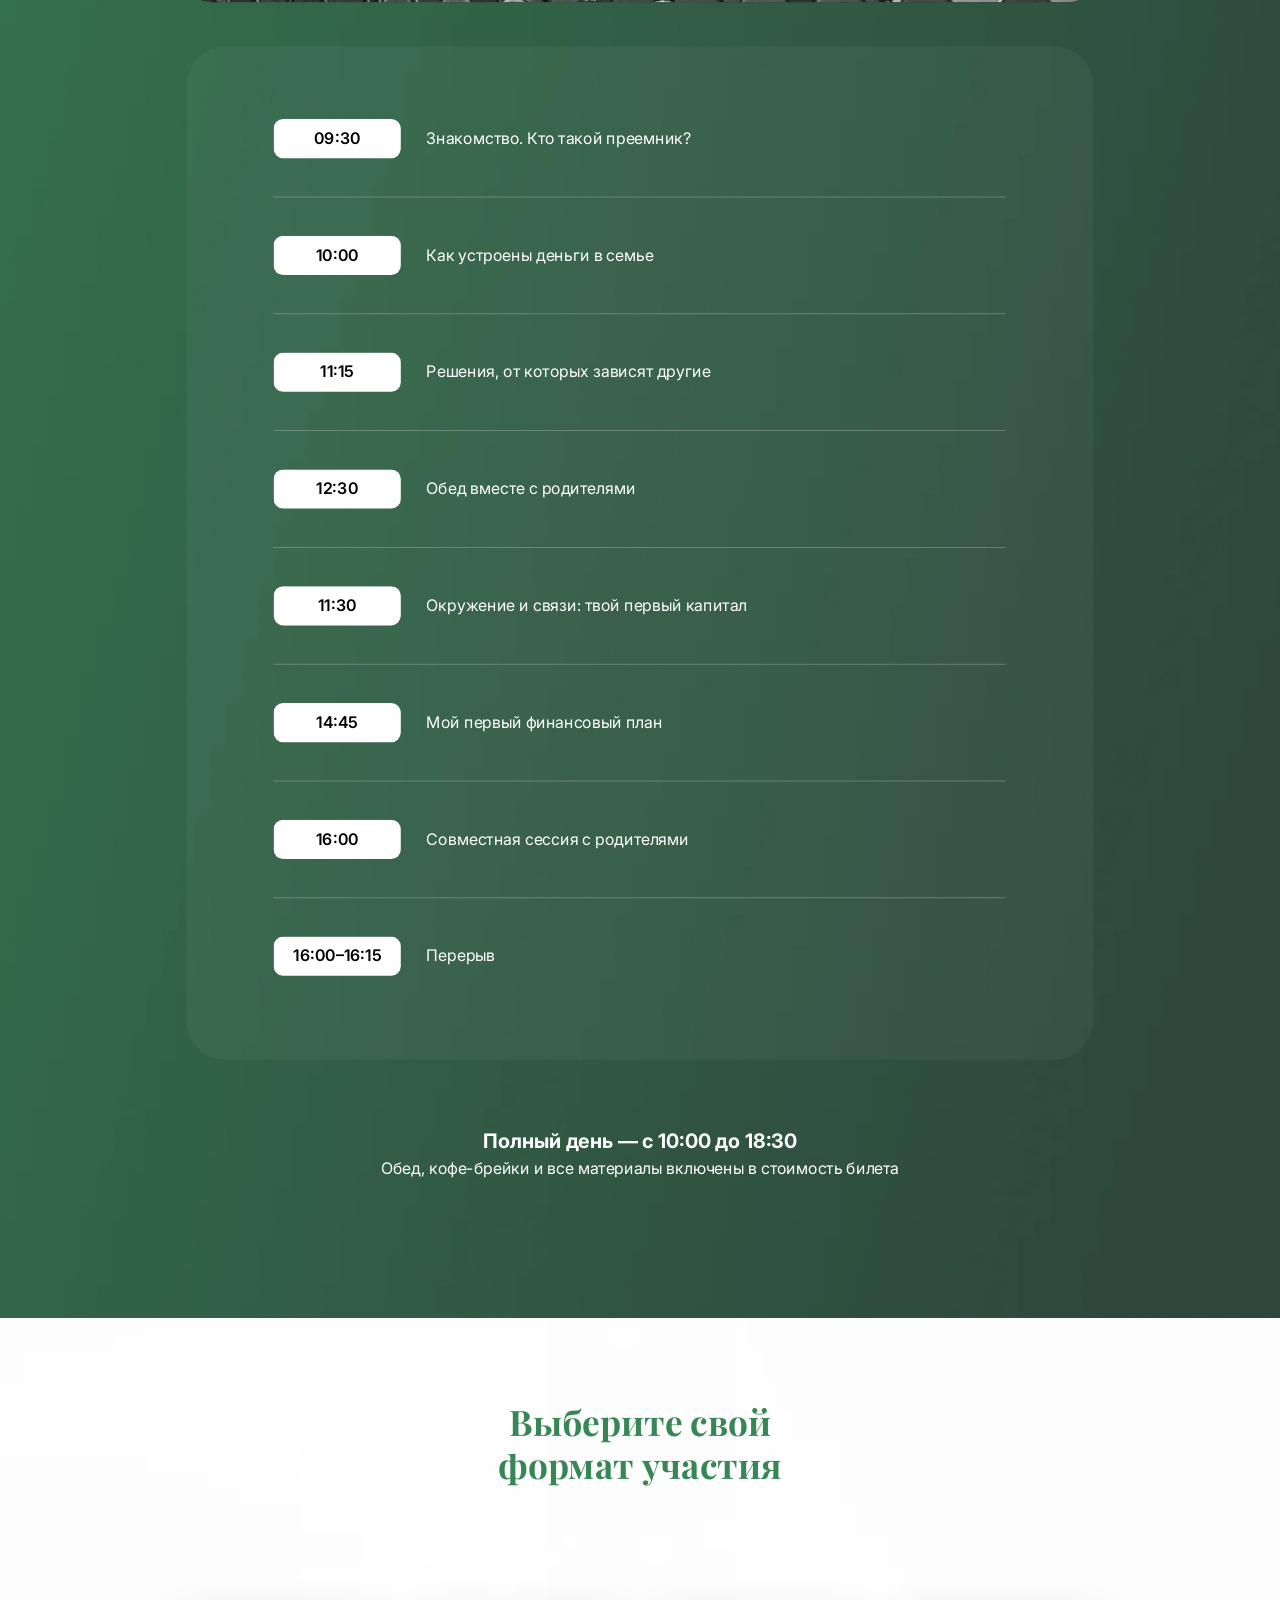
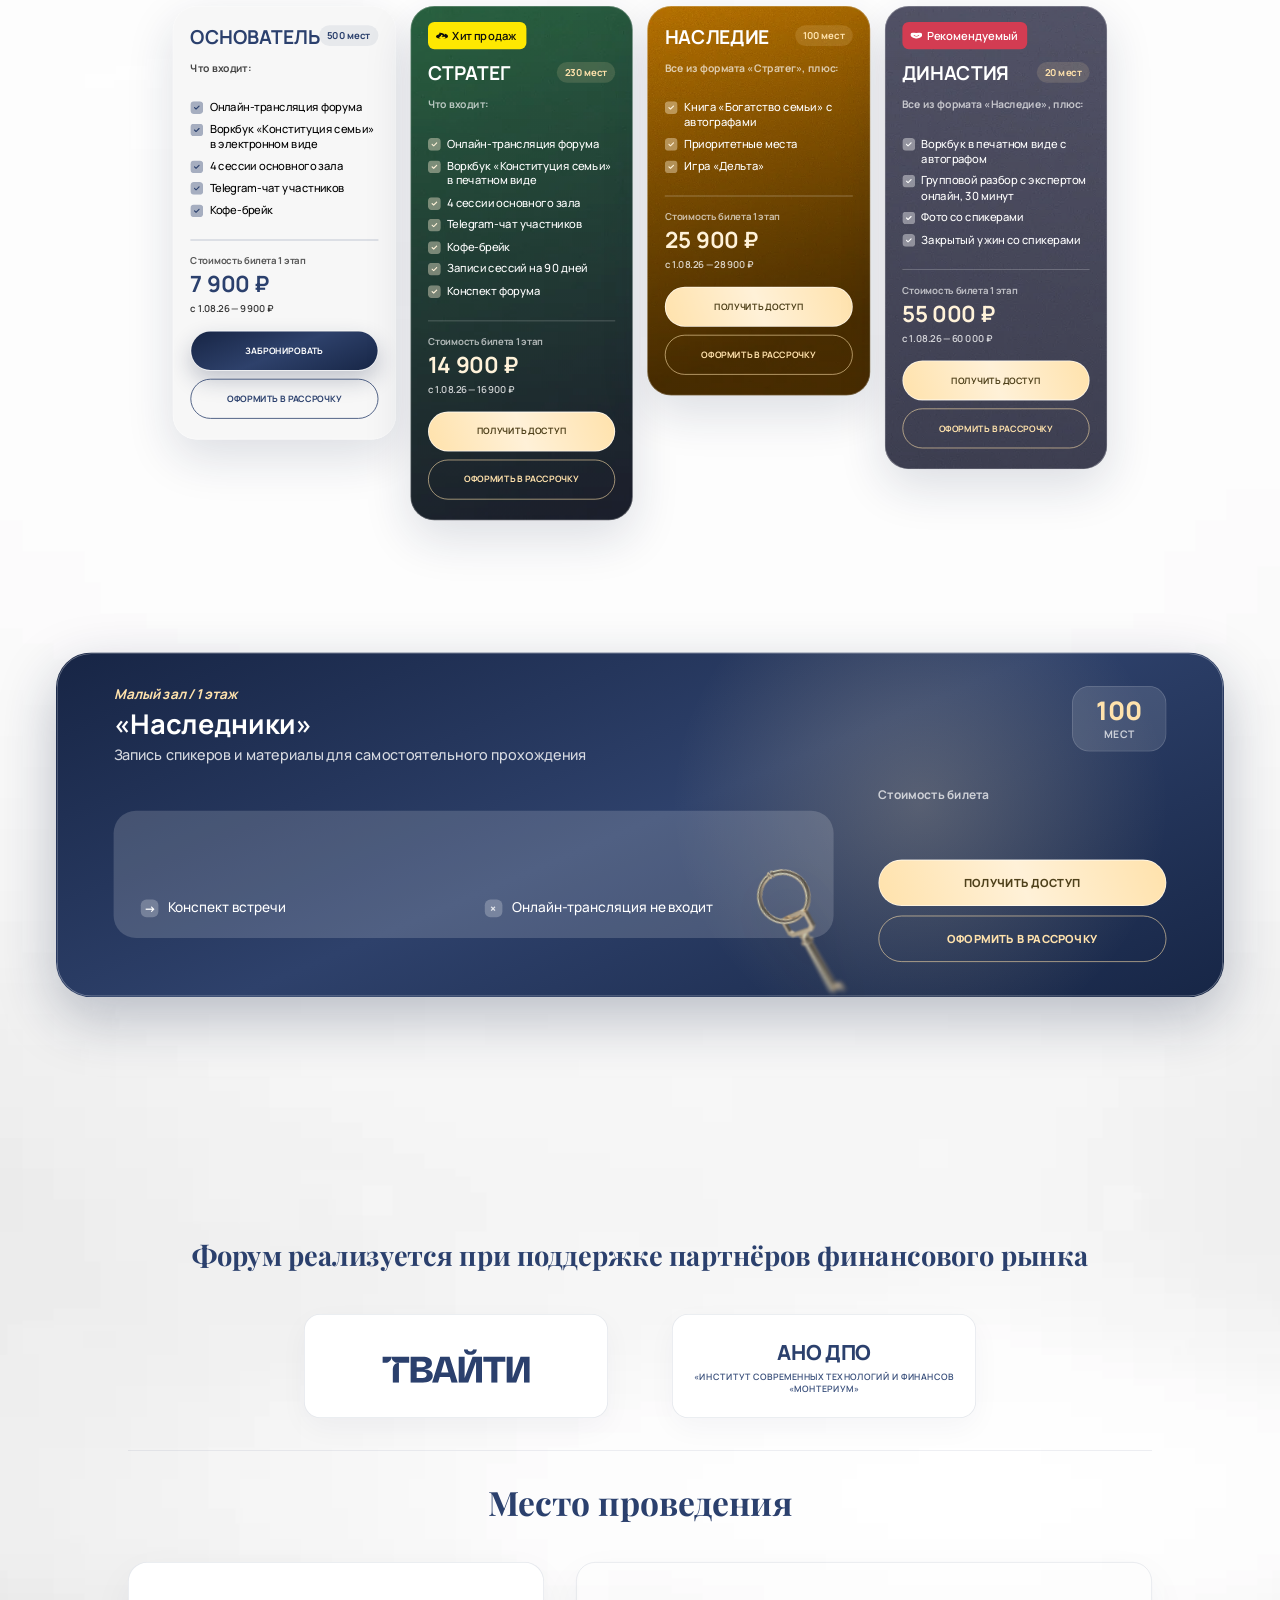
==== commit edb87c74: "fix: roll forward tariff prices past the 1.07.26 stage (now current), drop the expired stage line Co" ====
--- a/index.html
+++ b/index.html
@@ -814,8 +814,7 @@
         </ul>
         <div class="tariff-card__price-block">
           <p class="tariff-card__price-label">Стоимость билета 1 этап</p>
-          <p class="tariff-card__price">6 900 ₽</p>
-          <p class="tariff-card__stage">с 1.07.26 — 7 900 ₽</p>
+          <p class="tariff-card__price">7 900 ₽</p>
           <p class="tariff-card__stage">с 1.08.26 — 9 900 ₽</p>
         </div>
         <div class="tariff-card__actions">
@@ -845,8 +844,7 @@
         </ul>
         <div class="tariff-card__price-block">
           <p class="tariff-card__price-label">Стоимость билета 1 этап</p>
-          <p class="tariff-card__price">12 900 ₽</p>
-          <p class="tariff-card__stage">с 1.07.26 — 14 900 ₽</p>
+          <p class="tariff-card__price">14 900 ₽</p>
           <p class="tariff-card__stage">с 1.08.26 — 16 900 ₽</p>
         </div>
         <div class="tariff-card__actions">
@@ -868,8 +866,7 @@
         </ul>
         <div class="tariff-card__price-block">
           <p class="tariff-card__price-label">Стоимость билета 1 этап</p>
-          <p class="tariff-card__price">22 900 ₽</p>
-          <p class="tariff-card__stage">с 1.07.26 — 25 900 ₽</p>
+          <p class="tariff-card__price">25 900 ₽</p>
           <p class="tariff-card__stage">с 1.08.26 — 28 900 ₽</p>
         </div>
         <div class="tariff-card__actions">
@@ -896,8 +893,7 @@
         </ul>
         <div class="tariff-card__price-block">
           <p class="tariff-card__price-label">Стоимость билета 1 этап</p>
-          <p class="tariff-card__price">50 000 ₽</p>
-          <p class="tariff-card__stage">с 1.07.26 — 55 000 ₽</p>
+          <p class="tariff-card__price">55 000 ₽</p>
           <p class="tariff-card__stage">с 1.08.26 — 60 000 ₽</p>
         </div>
         <div class="tariff-card__actions">
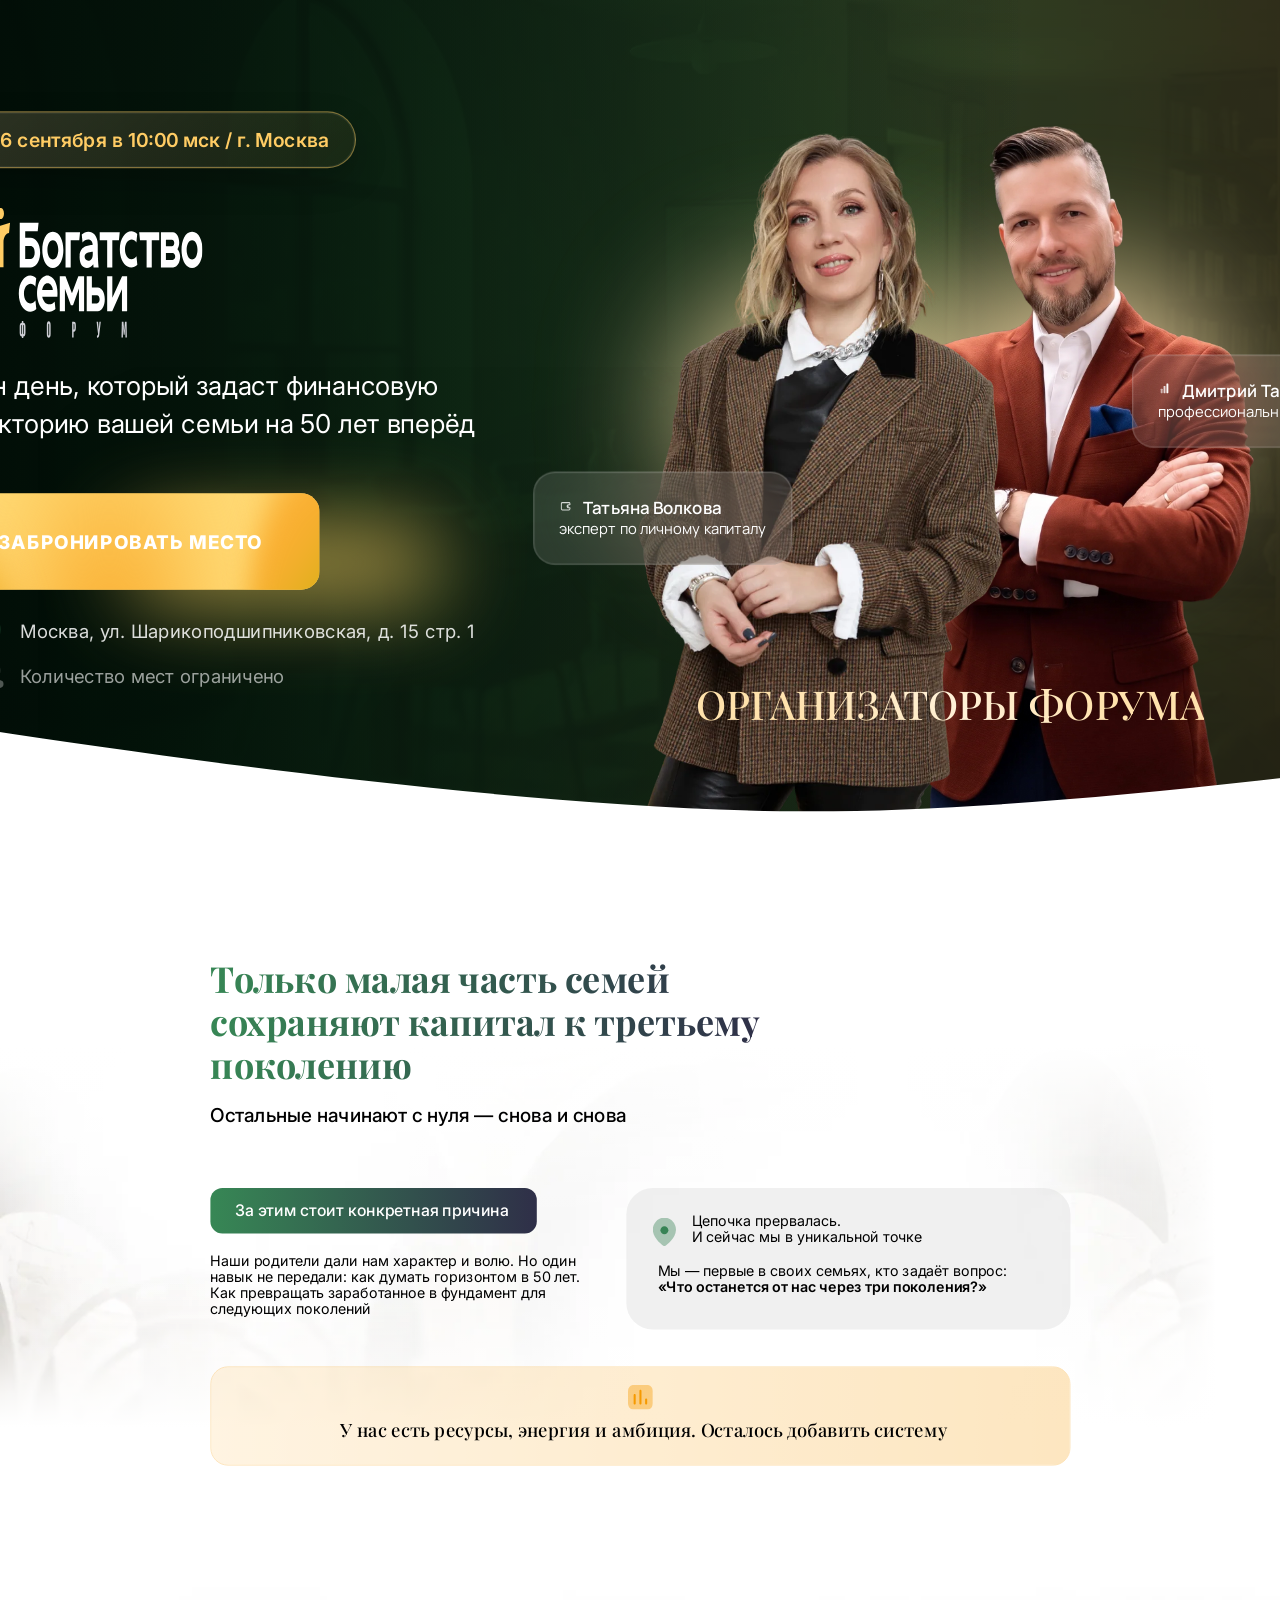
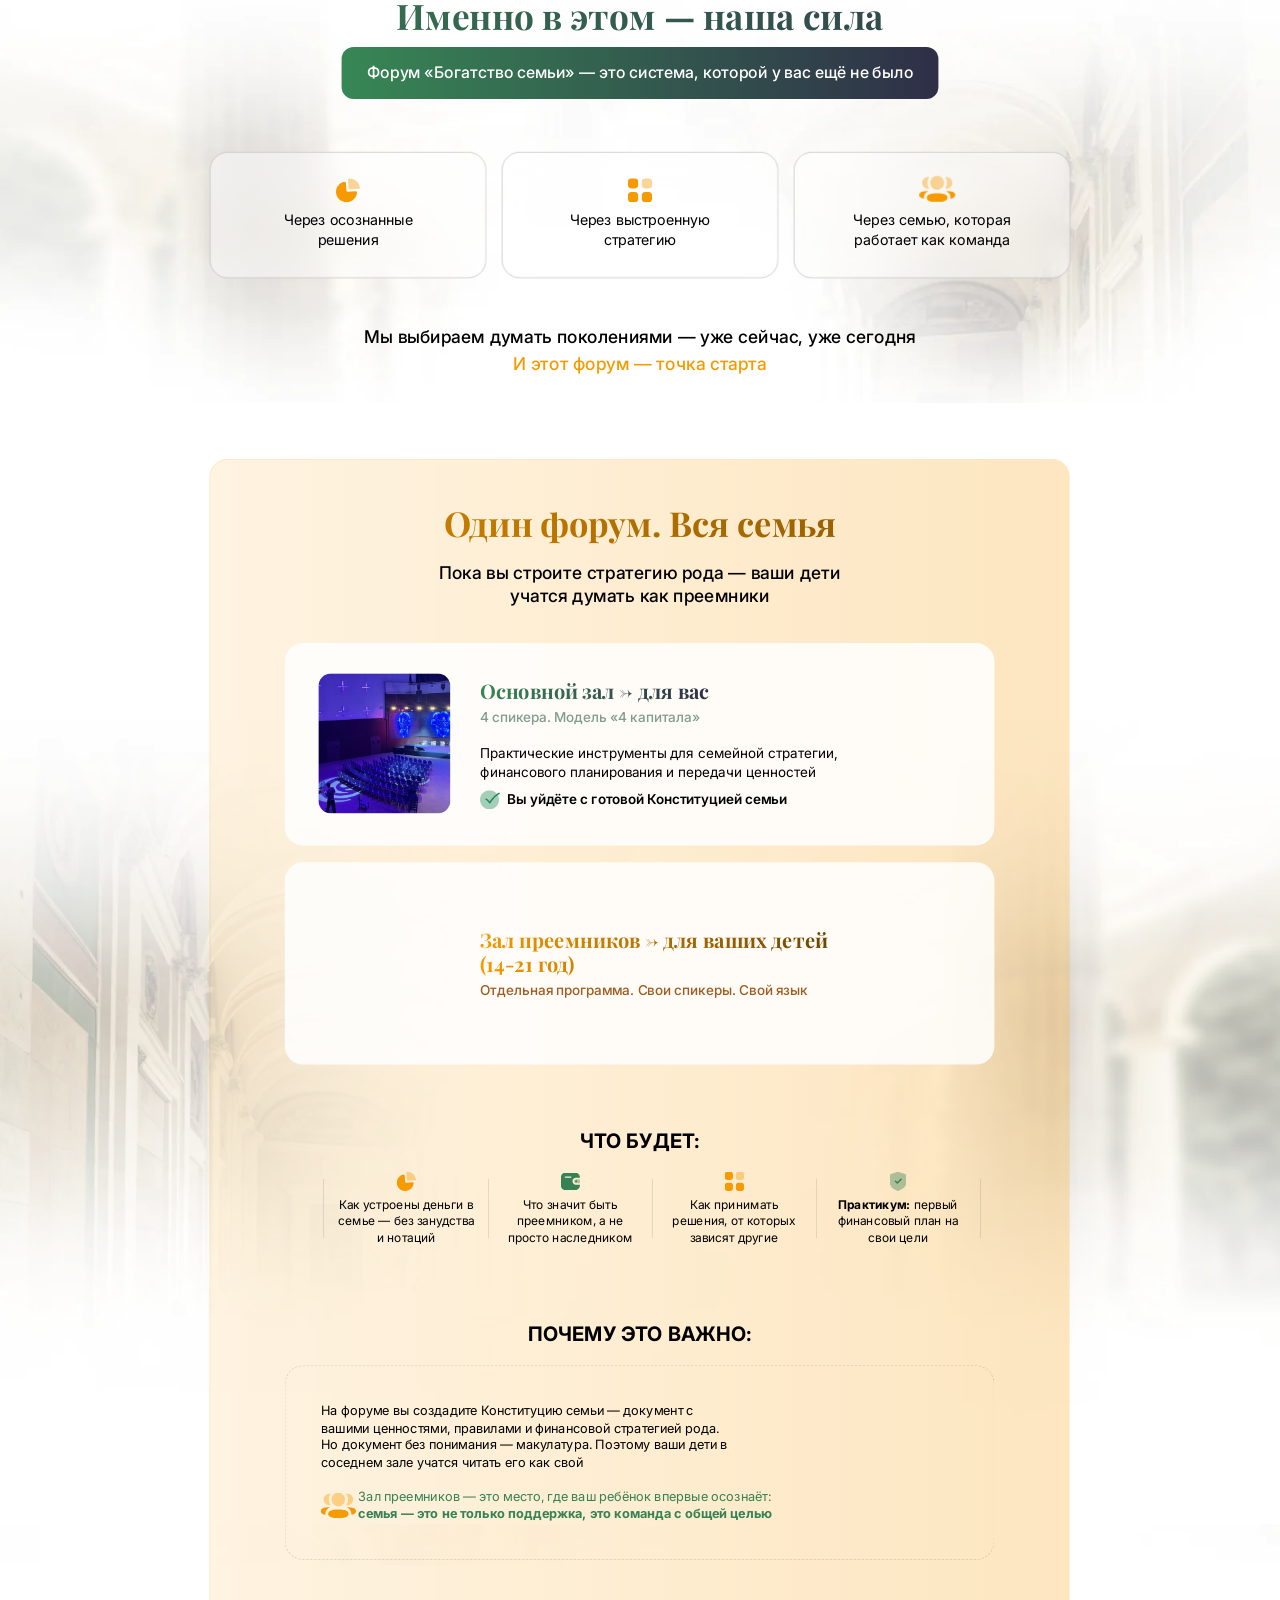
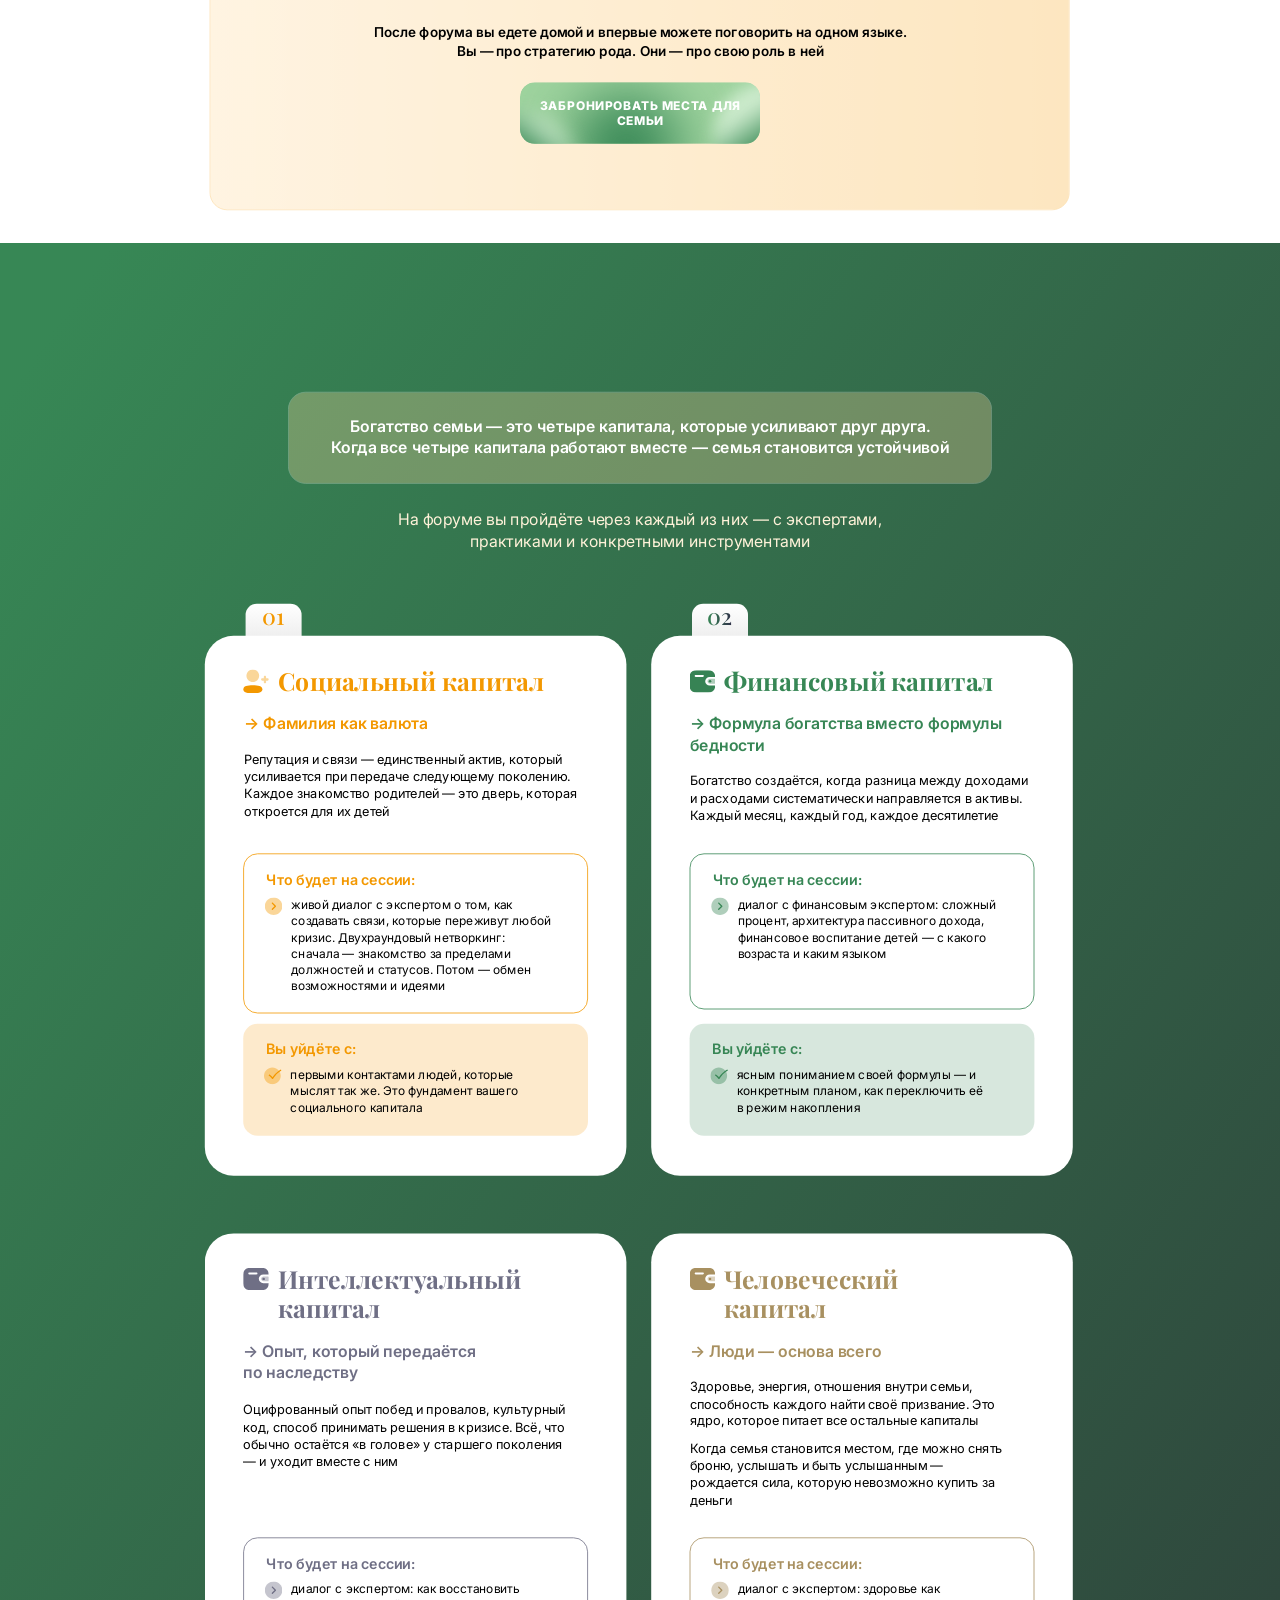
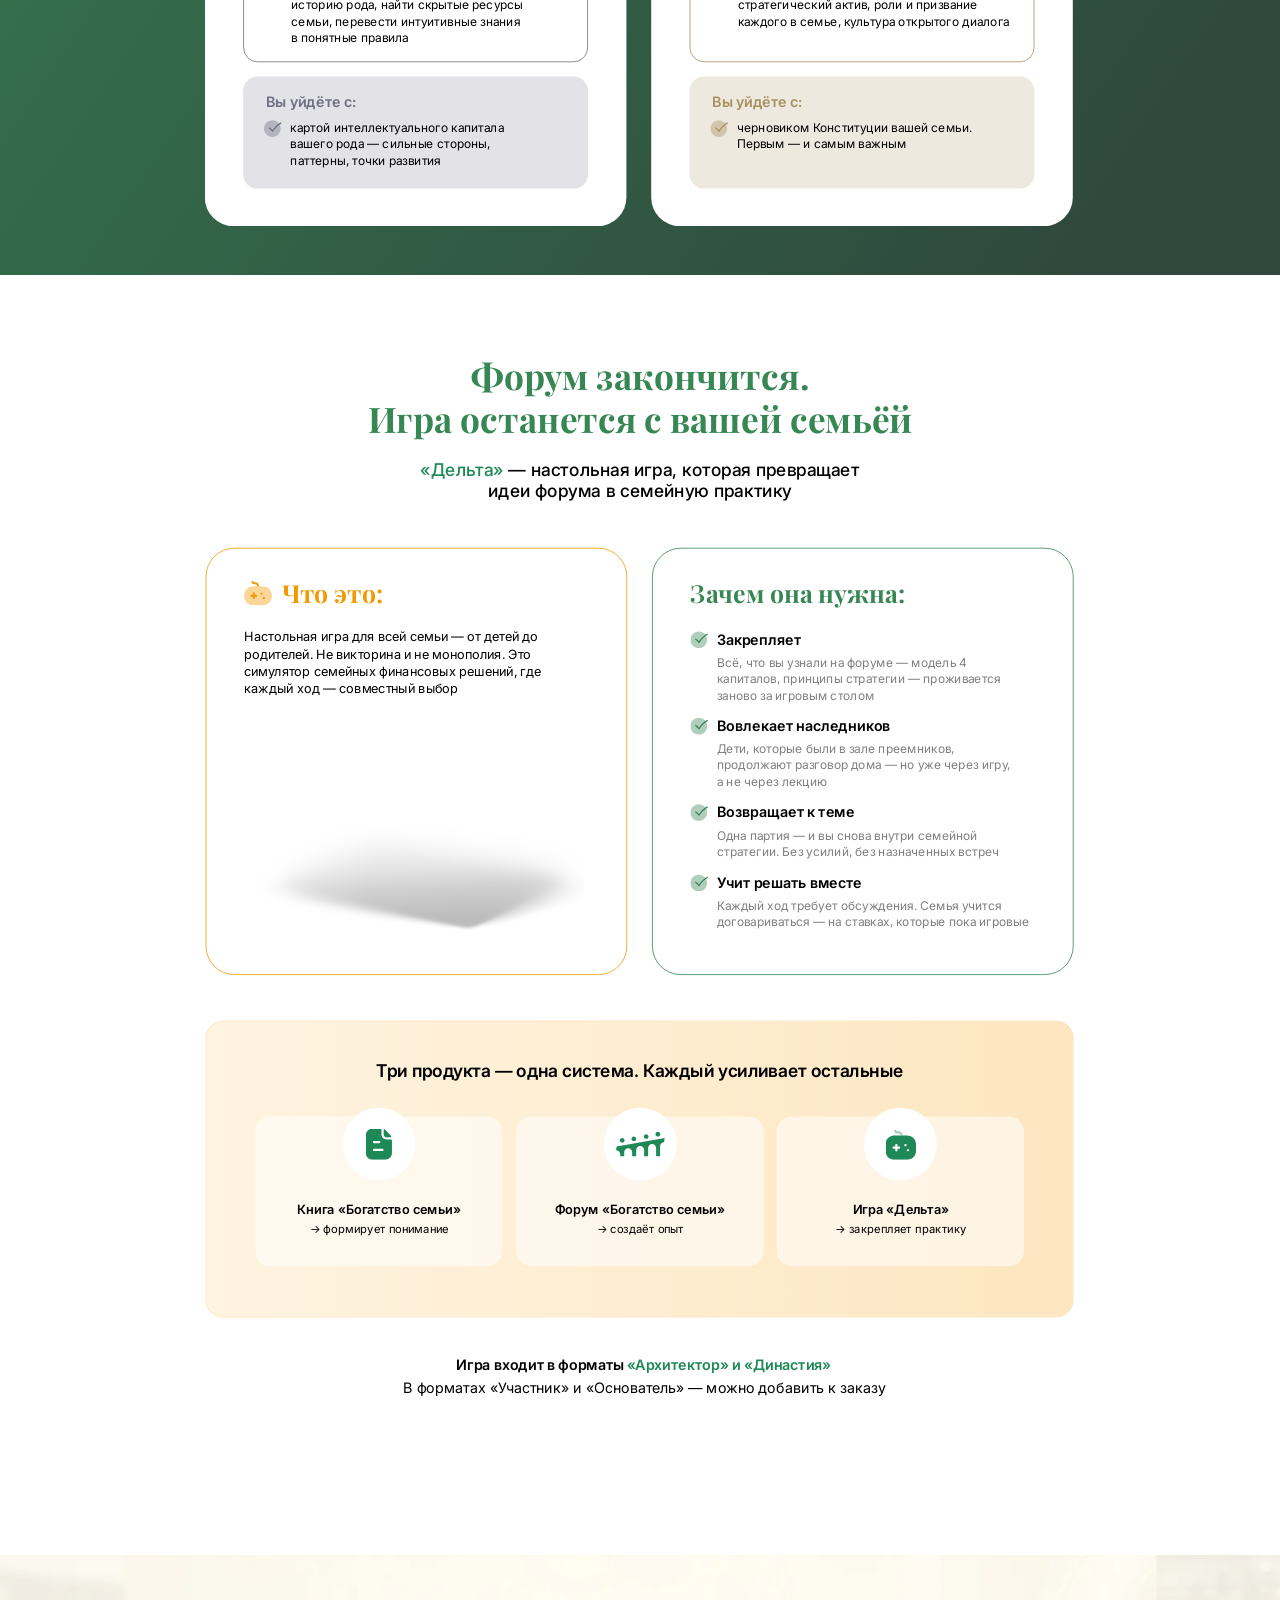
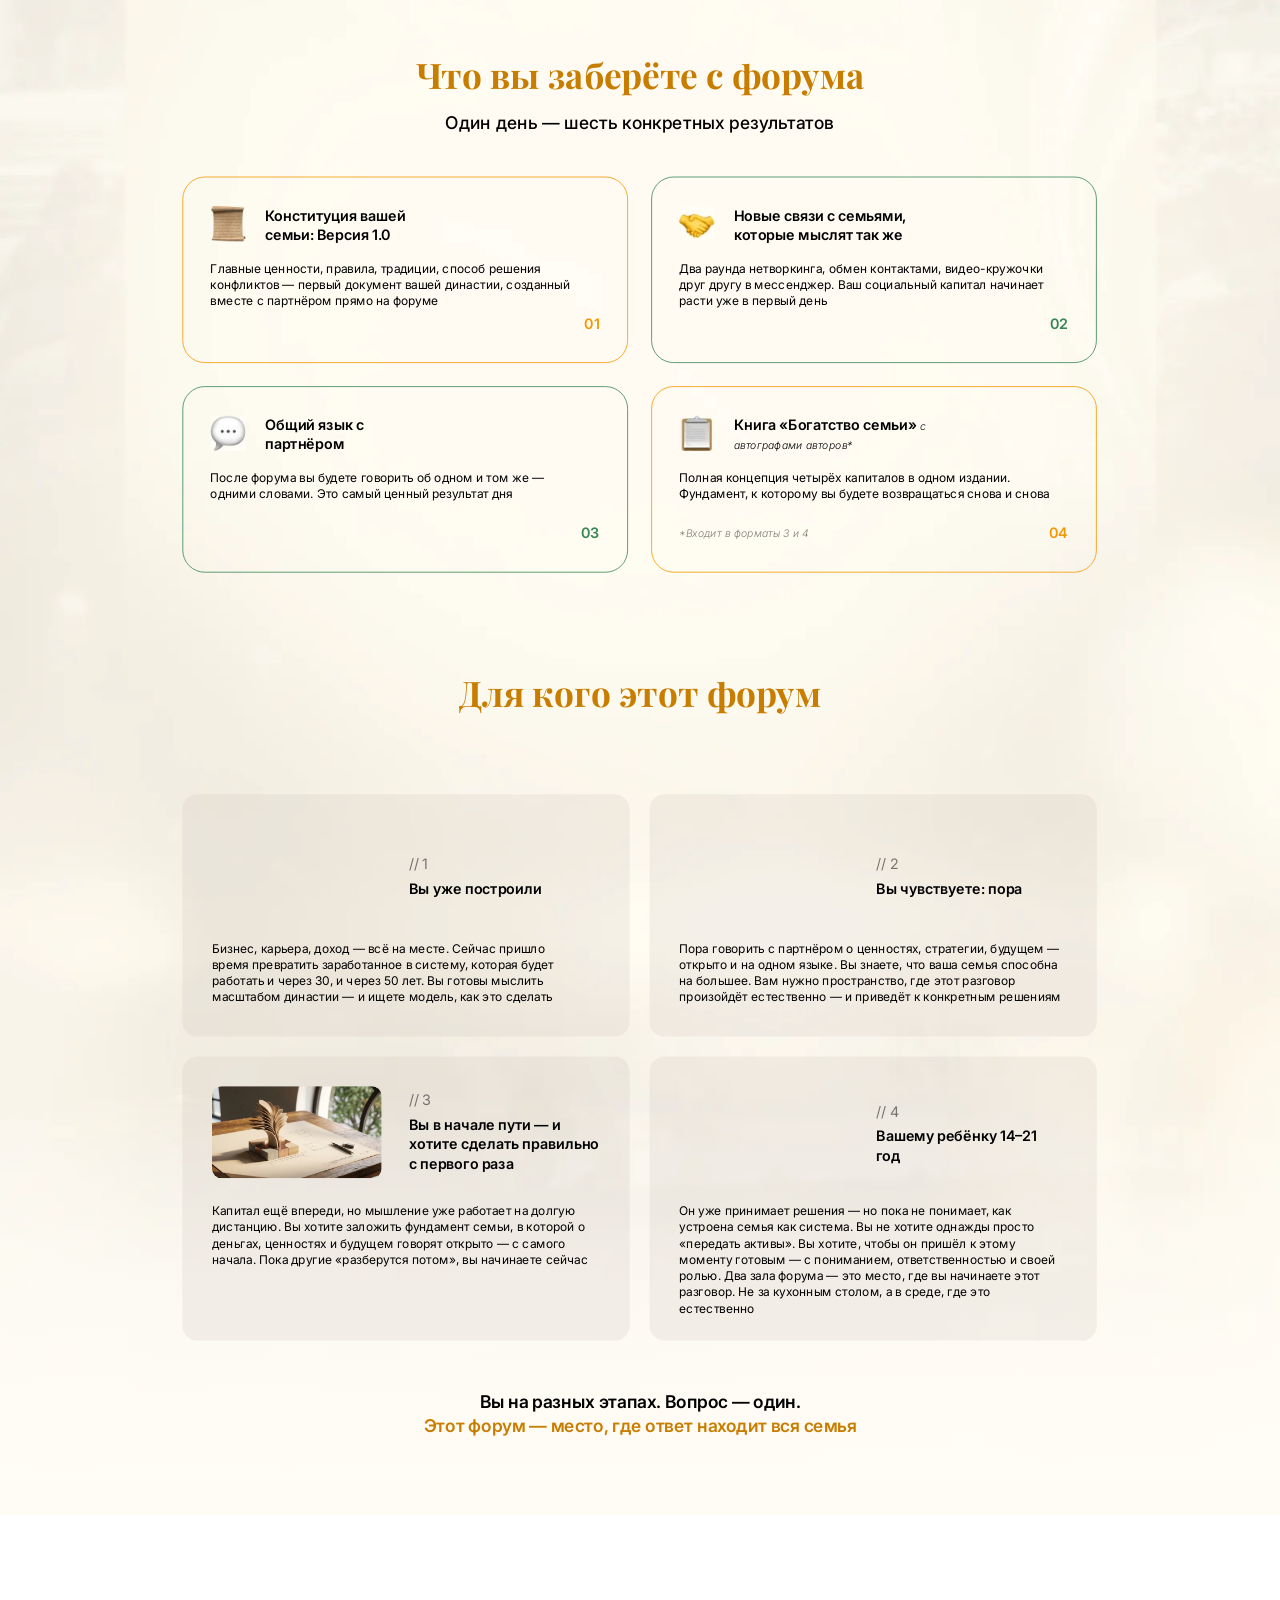
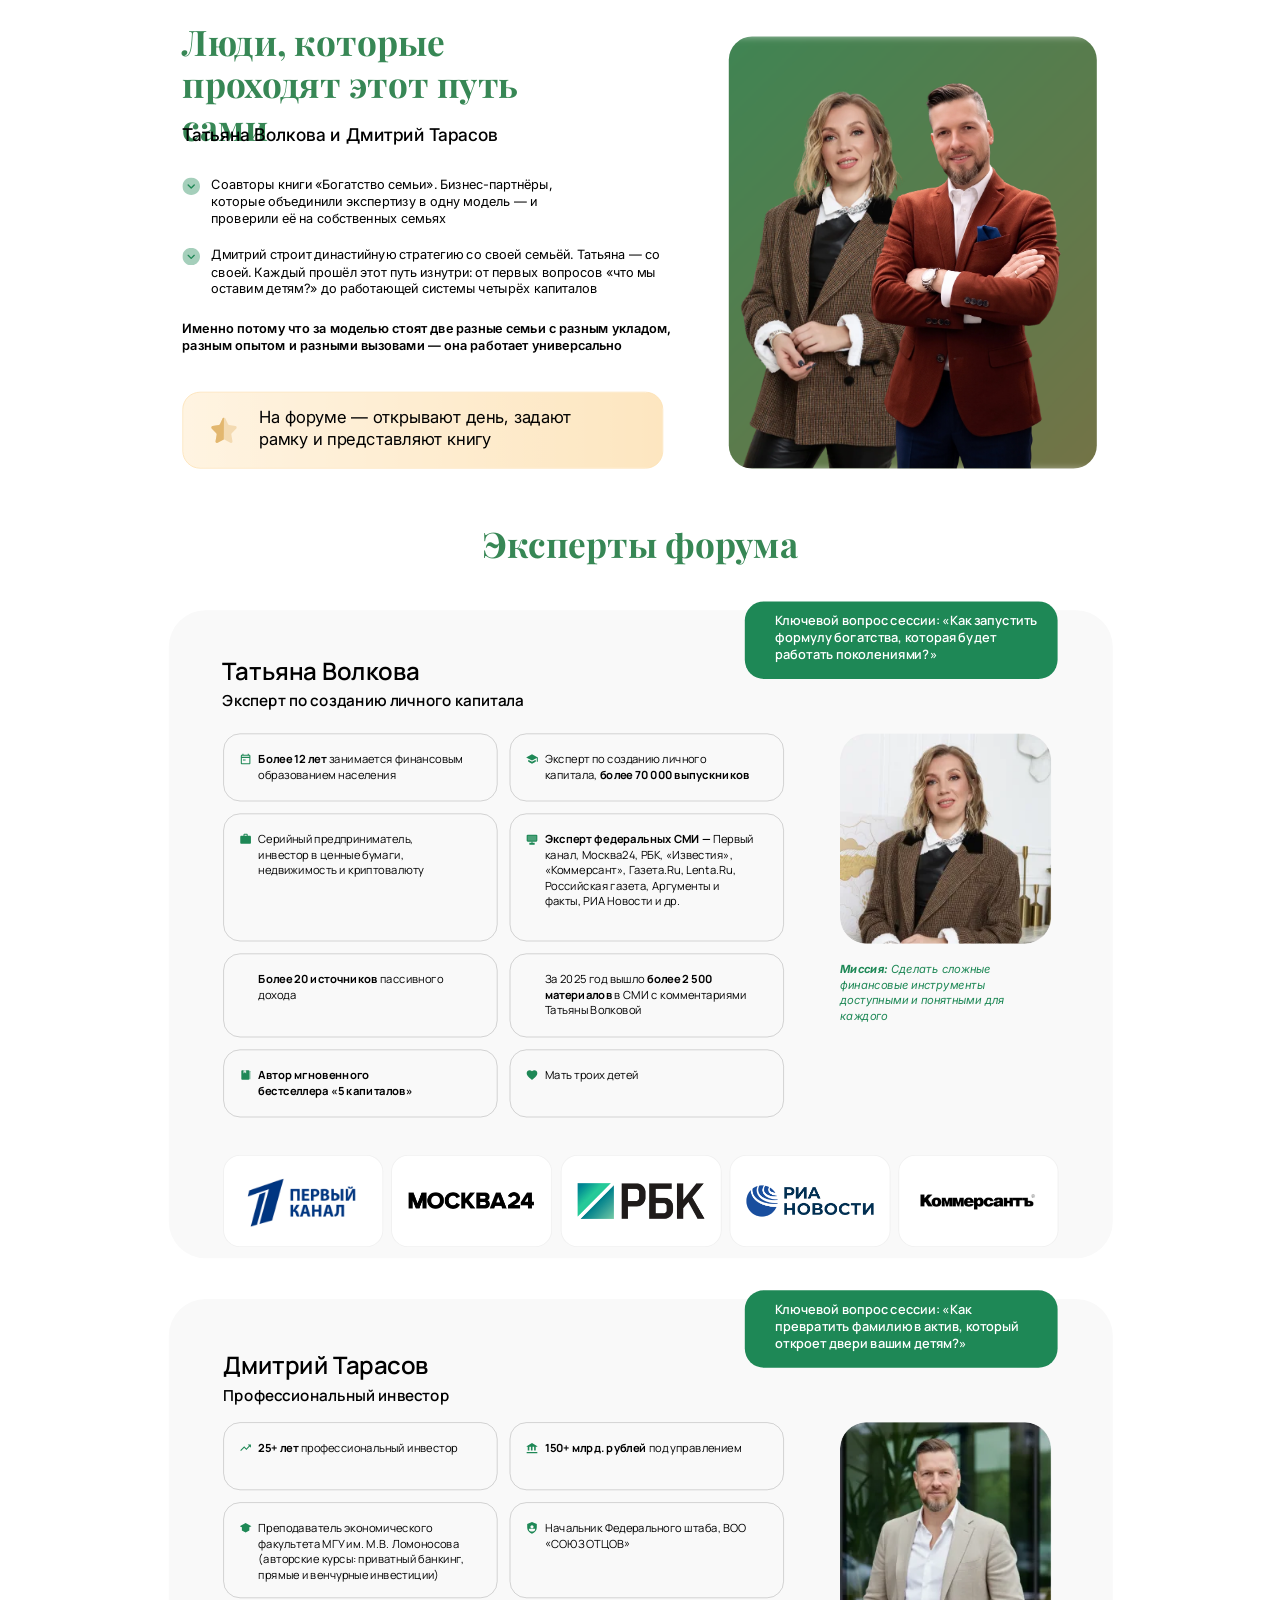
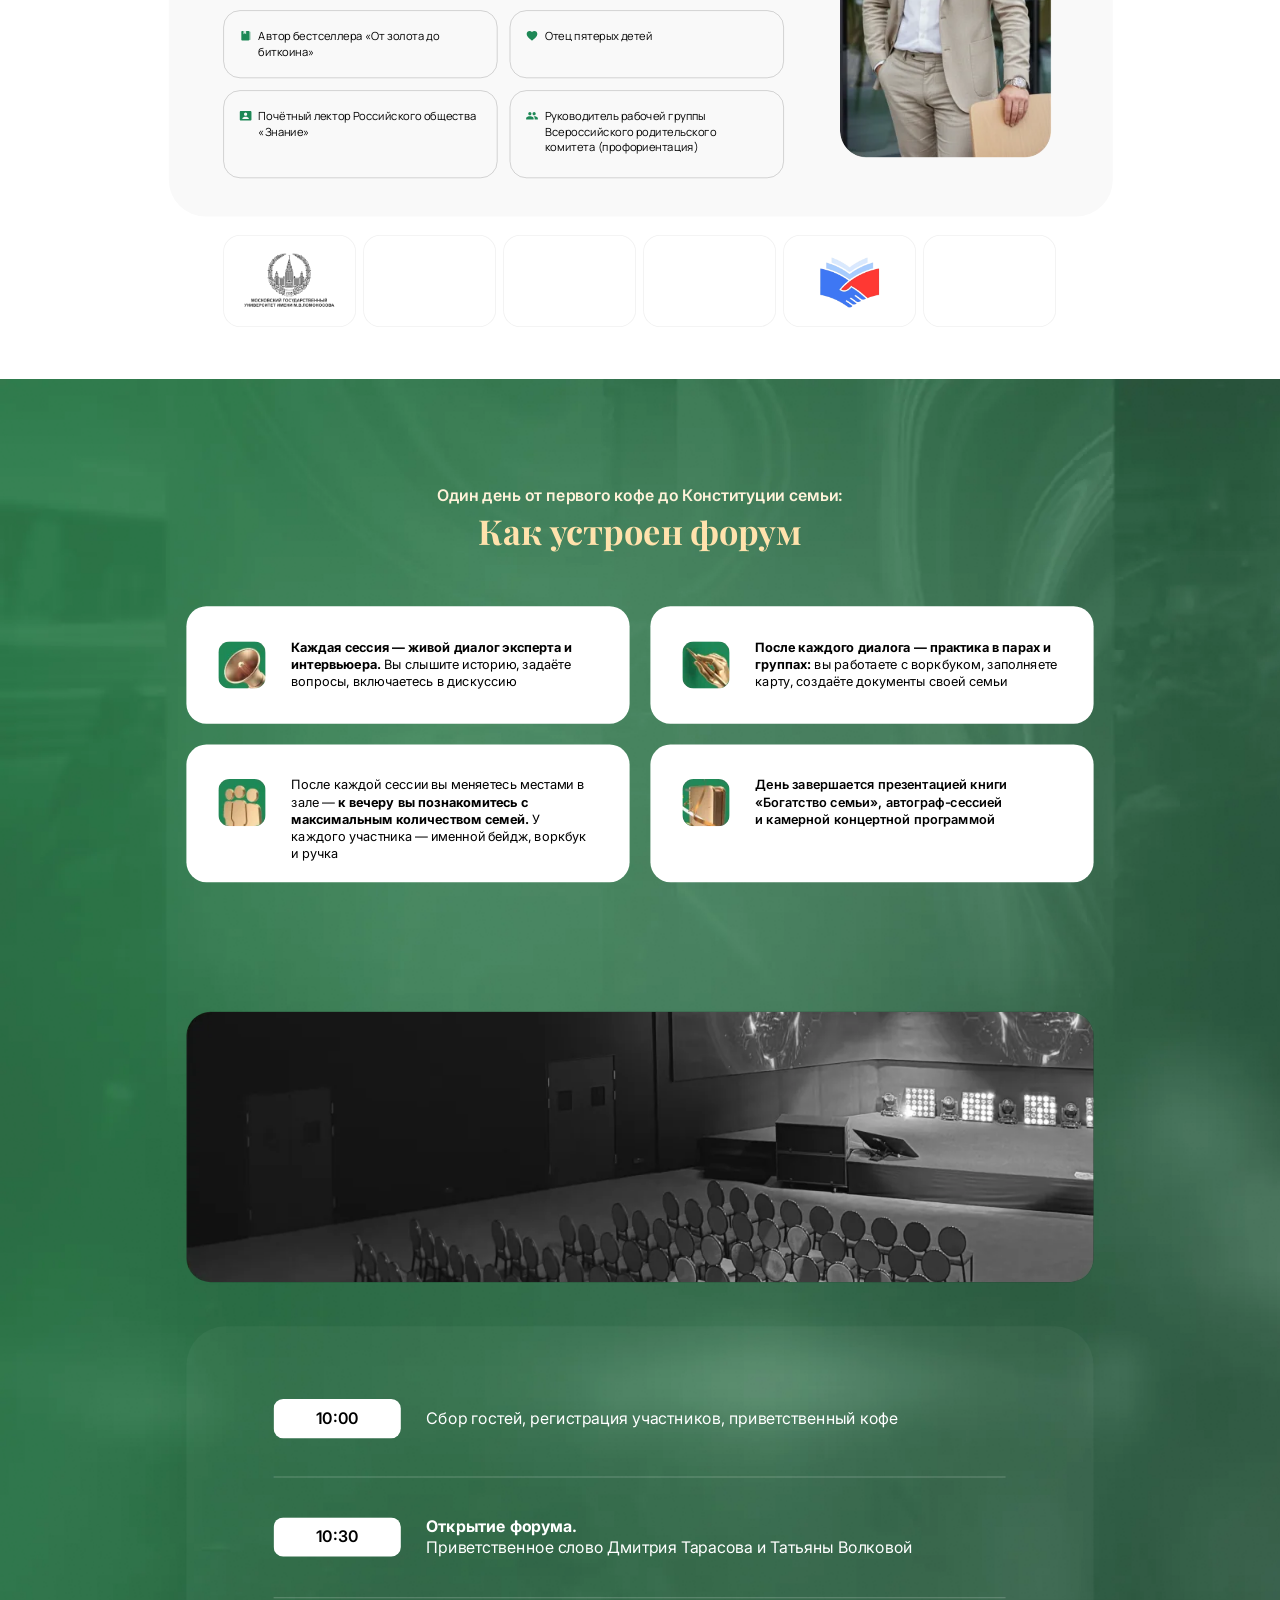
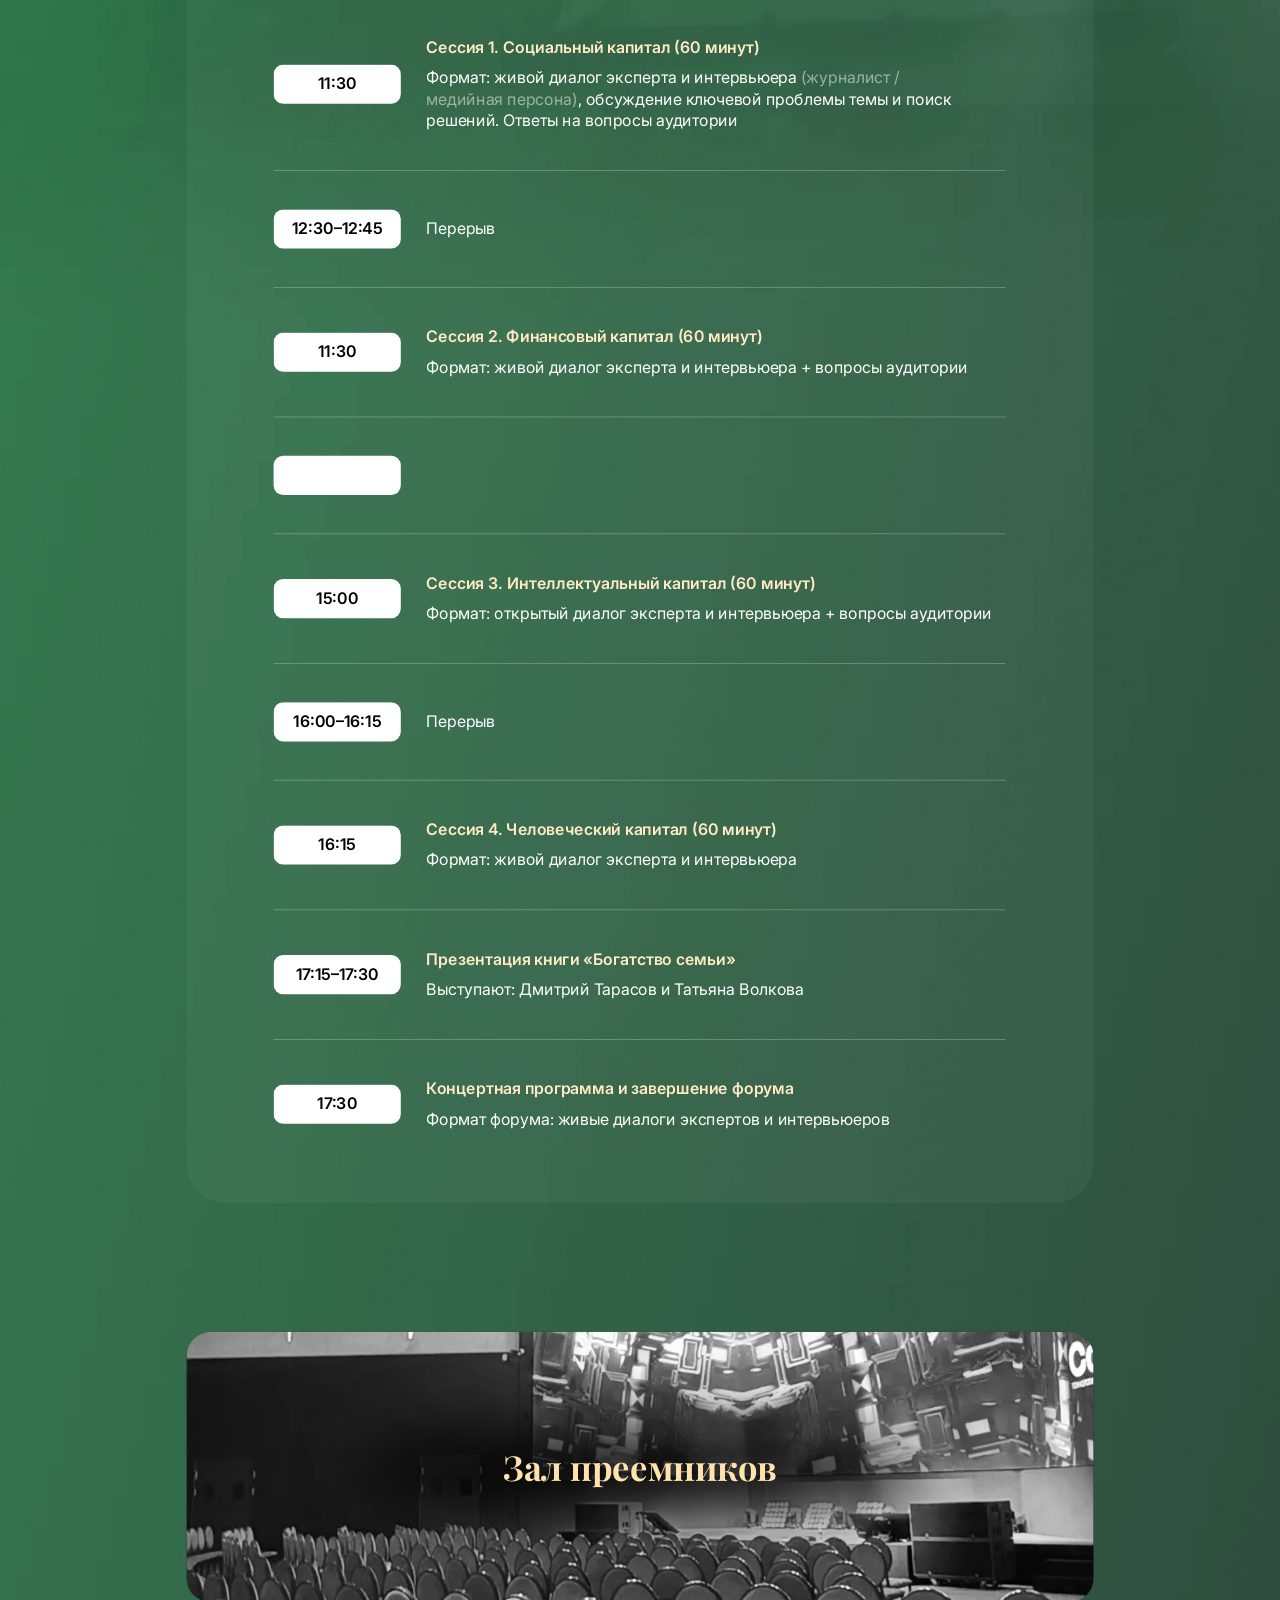
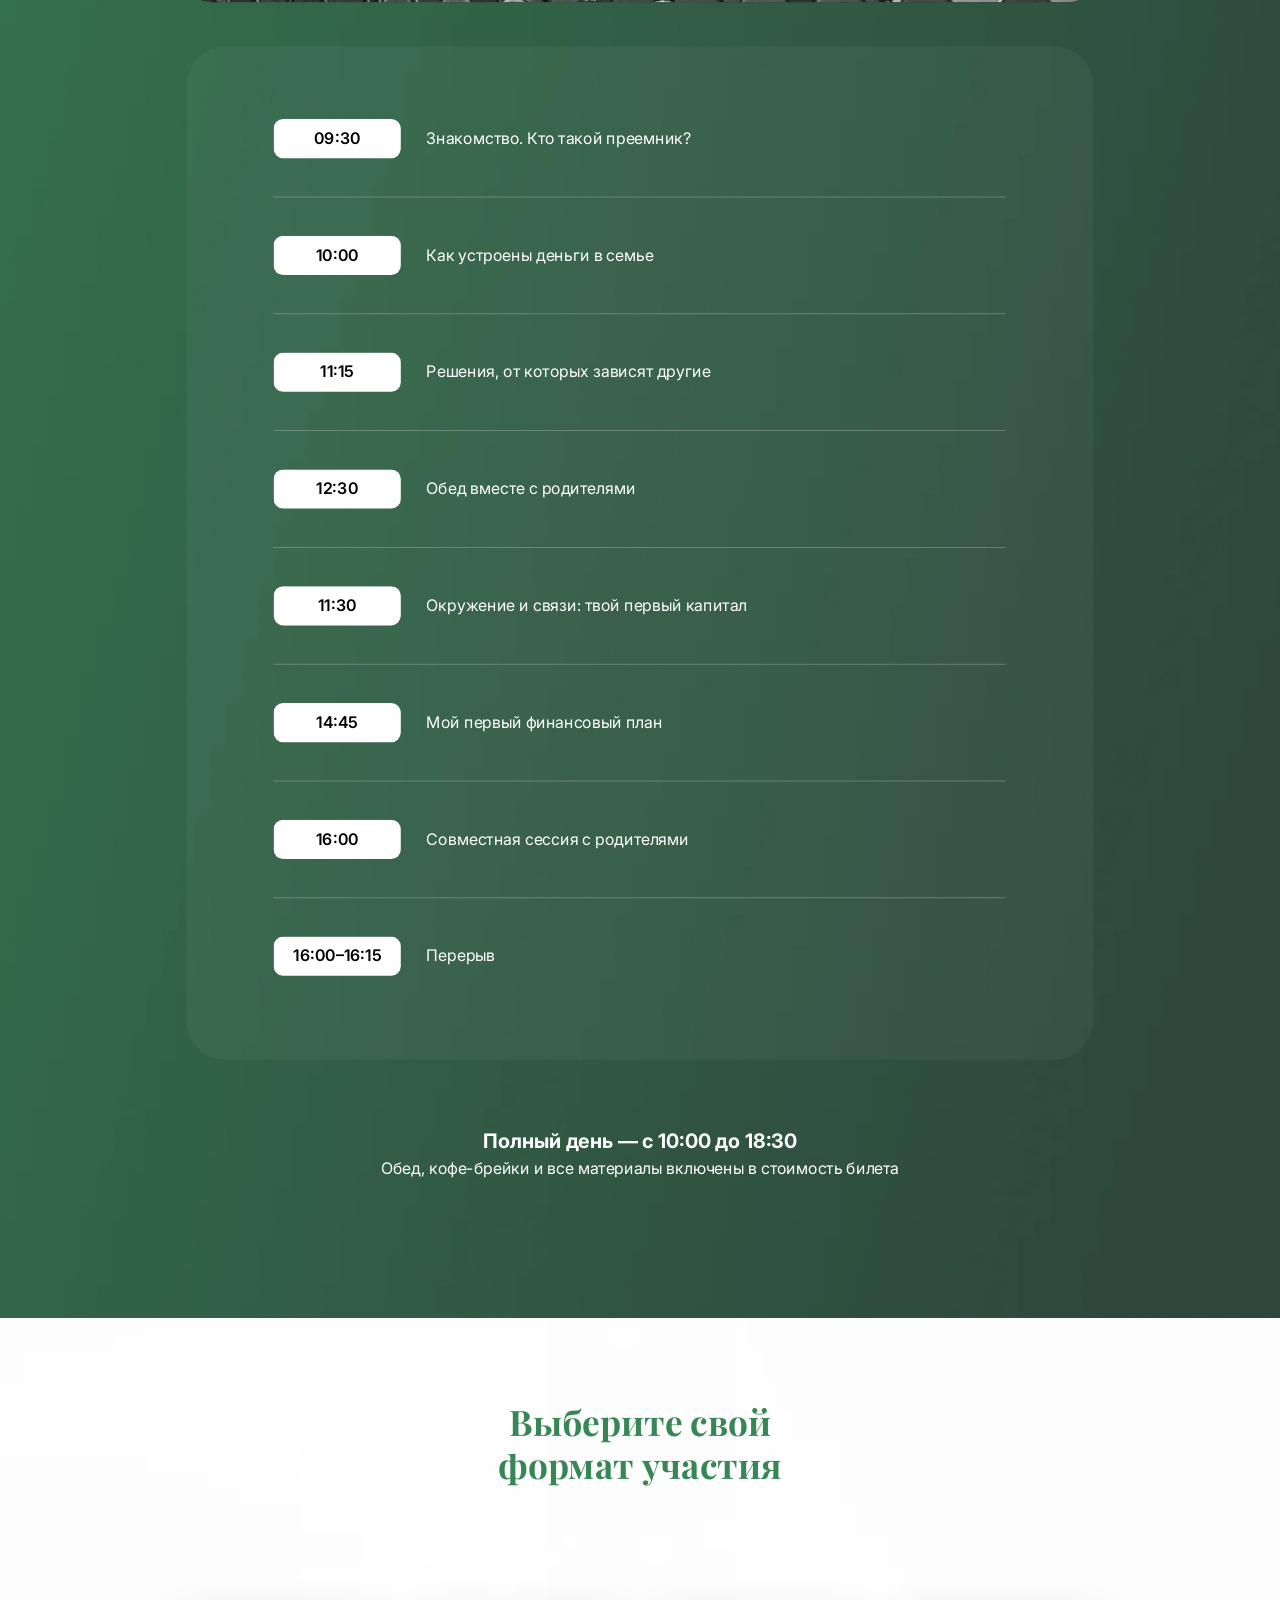
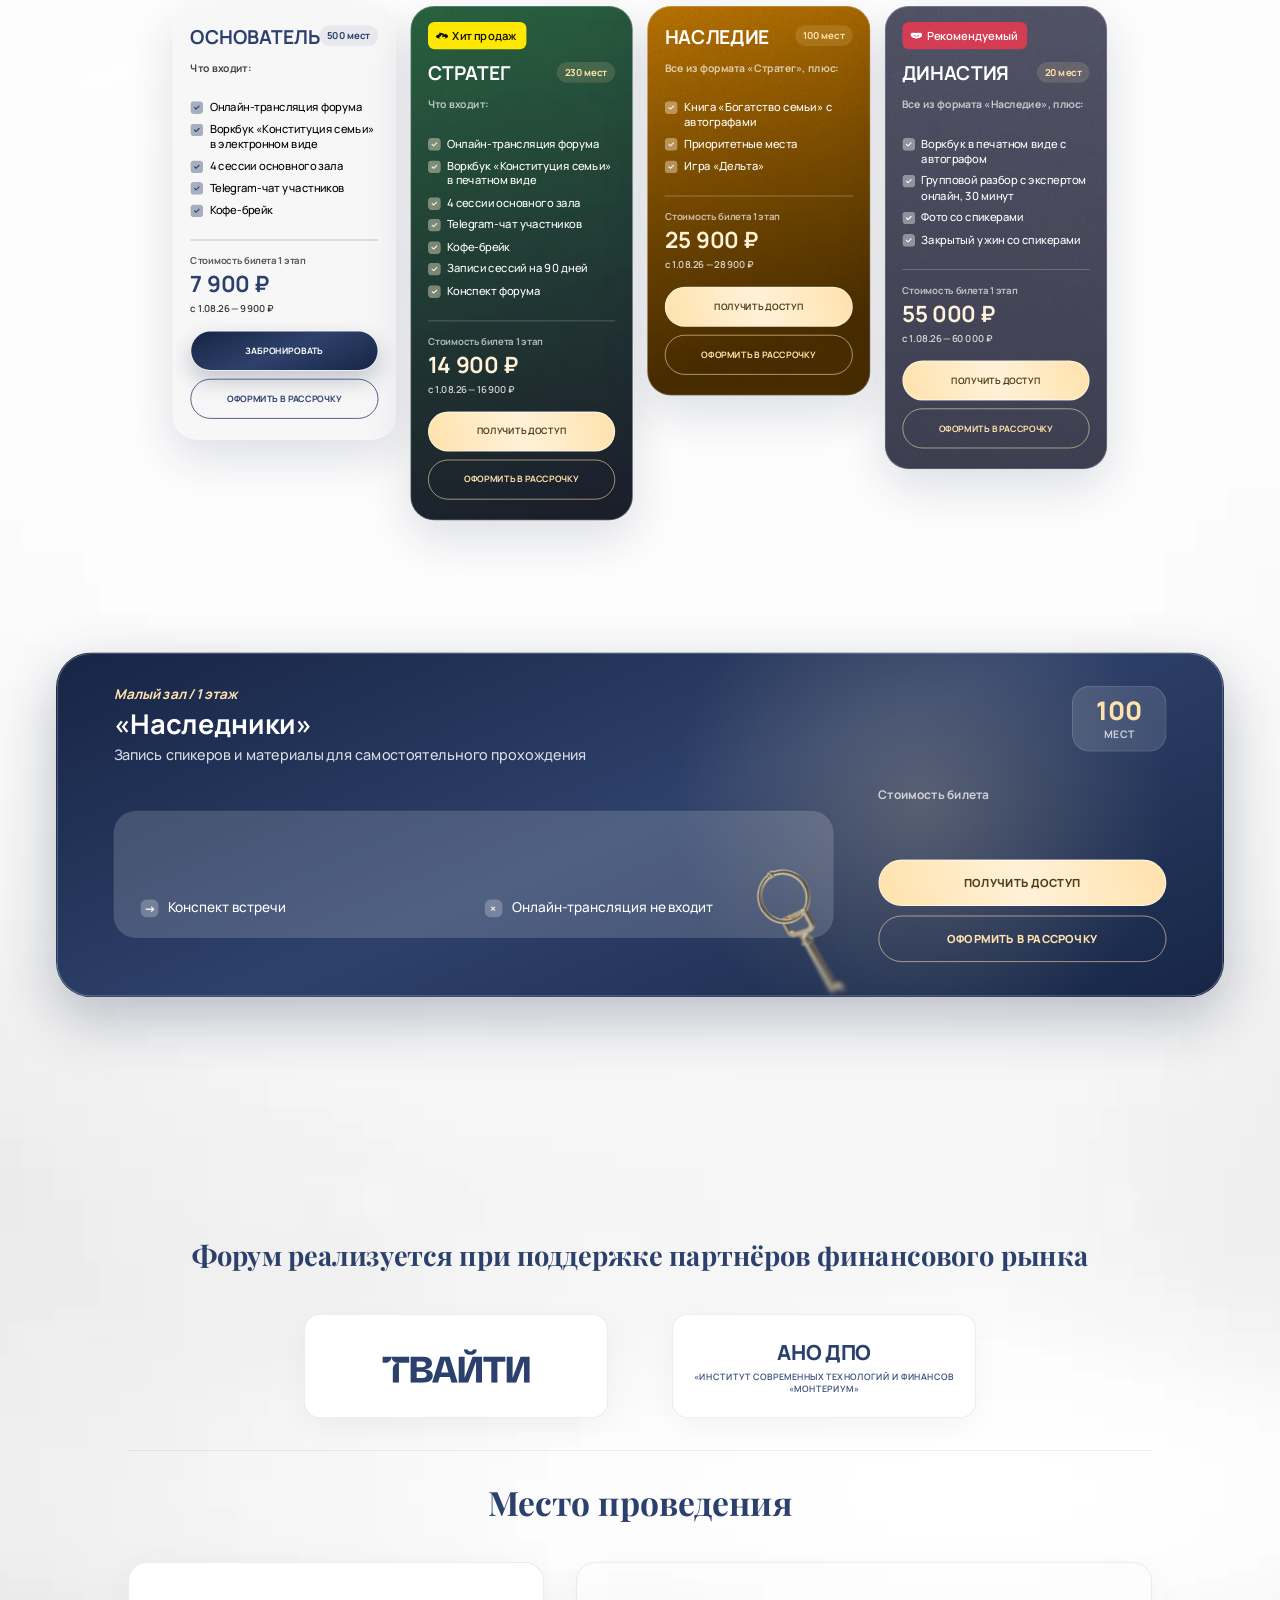
==== commit ee2d3993: "feat: add Top.Mail.Ru counter (id 3785577)" ====
--- a/index.html
+++ b/index.html
@@ -24,6 +24,20 @@
   </script>
   <noscript><div><img src="https://mc.yandex.ru/watch/109448035" style="position:absolute; left:-9999px;" alt="" /></div></noscript>
   <!-- /Yandex.Metrika counter -->
+  <!-- Top.Mail.Ru counter -->
+  <script type="text/javascript">
+  var _tmr = window._tmr || (window._tmr = []);
+  _tmr.push({id: "3785577", type: "pageView", start: (new Date()).getTime()});
+  (function (d, w, id) {
+    if (d.getElementById(id)) return;
+    var ts = d.createElement("script"); ts.type = "text/javascript"; ts.async = true; ts.id = id;
+    ts.src = "https://top-fwz1.mail.ru/js/code.js";
+    var f = function () {var s = d.getElementsByTagName("script")[0]; s.parentNode.insertBefore(ts, s);};
+    if (w.opera == "[object Opera]") { d.addEventListener("DOMContentLoaded", f, false); } else { f(); }
+  })(document, window, "tmr-code");
+  </script>
+  <noscript><div><img src="https://top-fwz1.mail.ru/counter?id=3785577;js=na" style="position:absolute;left:-9999px;" alt="Top.Mail.Ru" /></div></noscript>
+  <!-- /Top.Mail.Ru counter -->
 </head>
 <body>
 
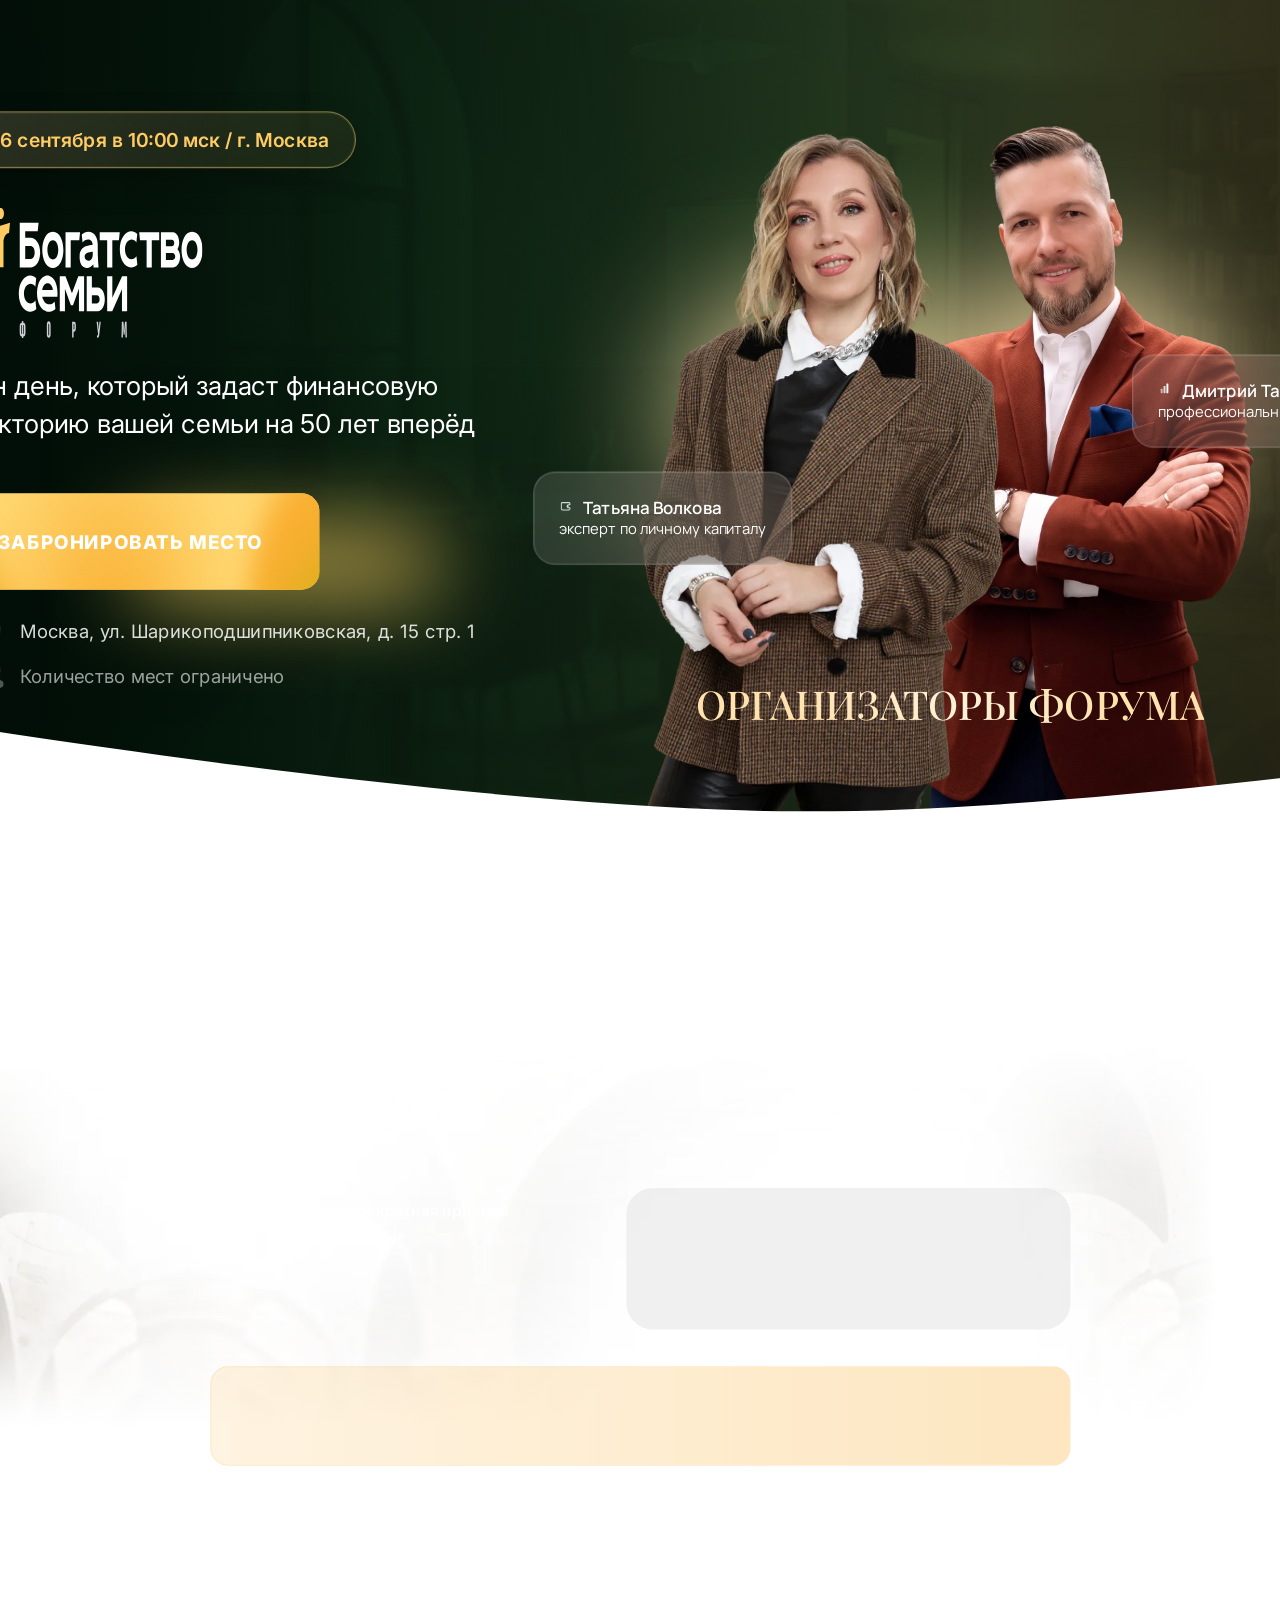
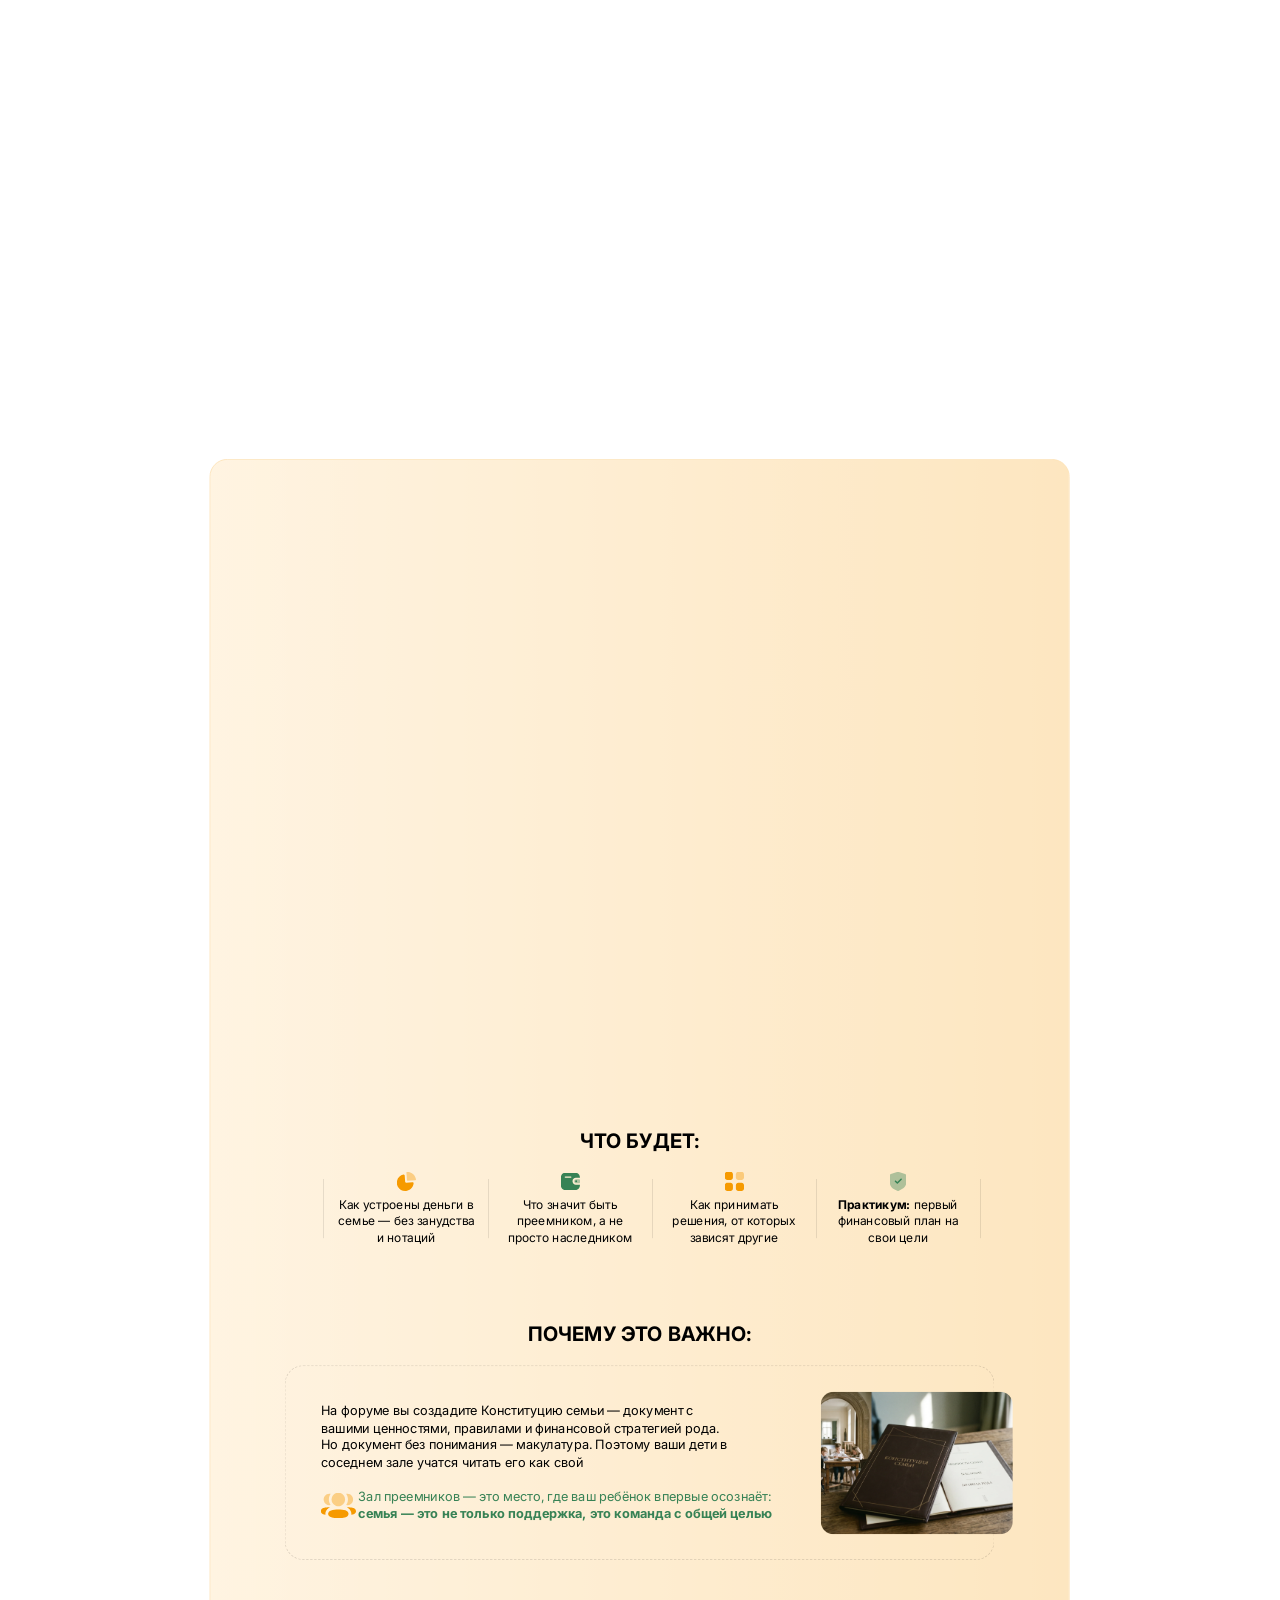
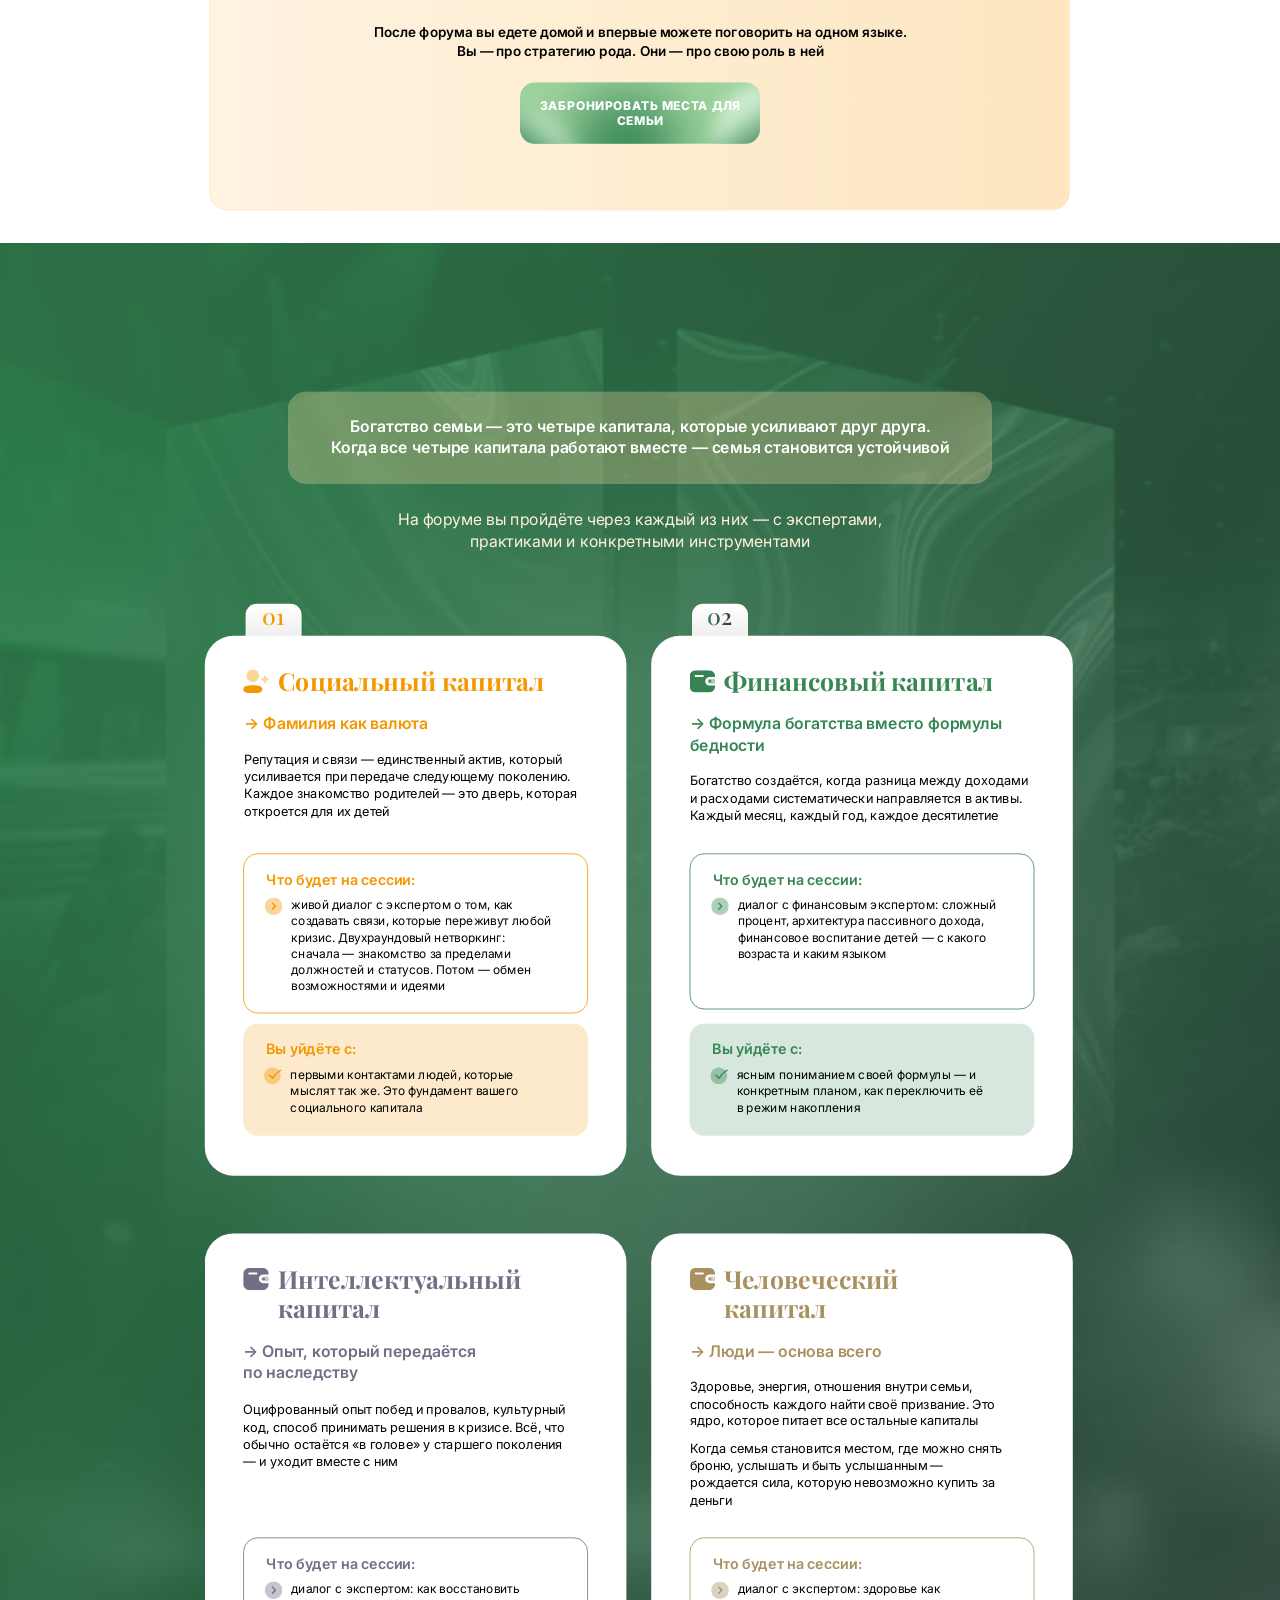
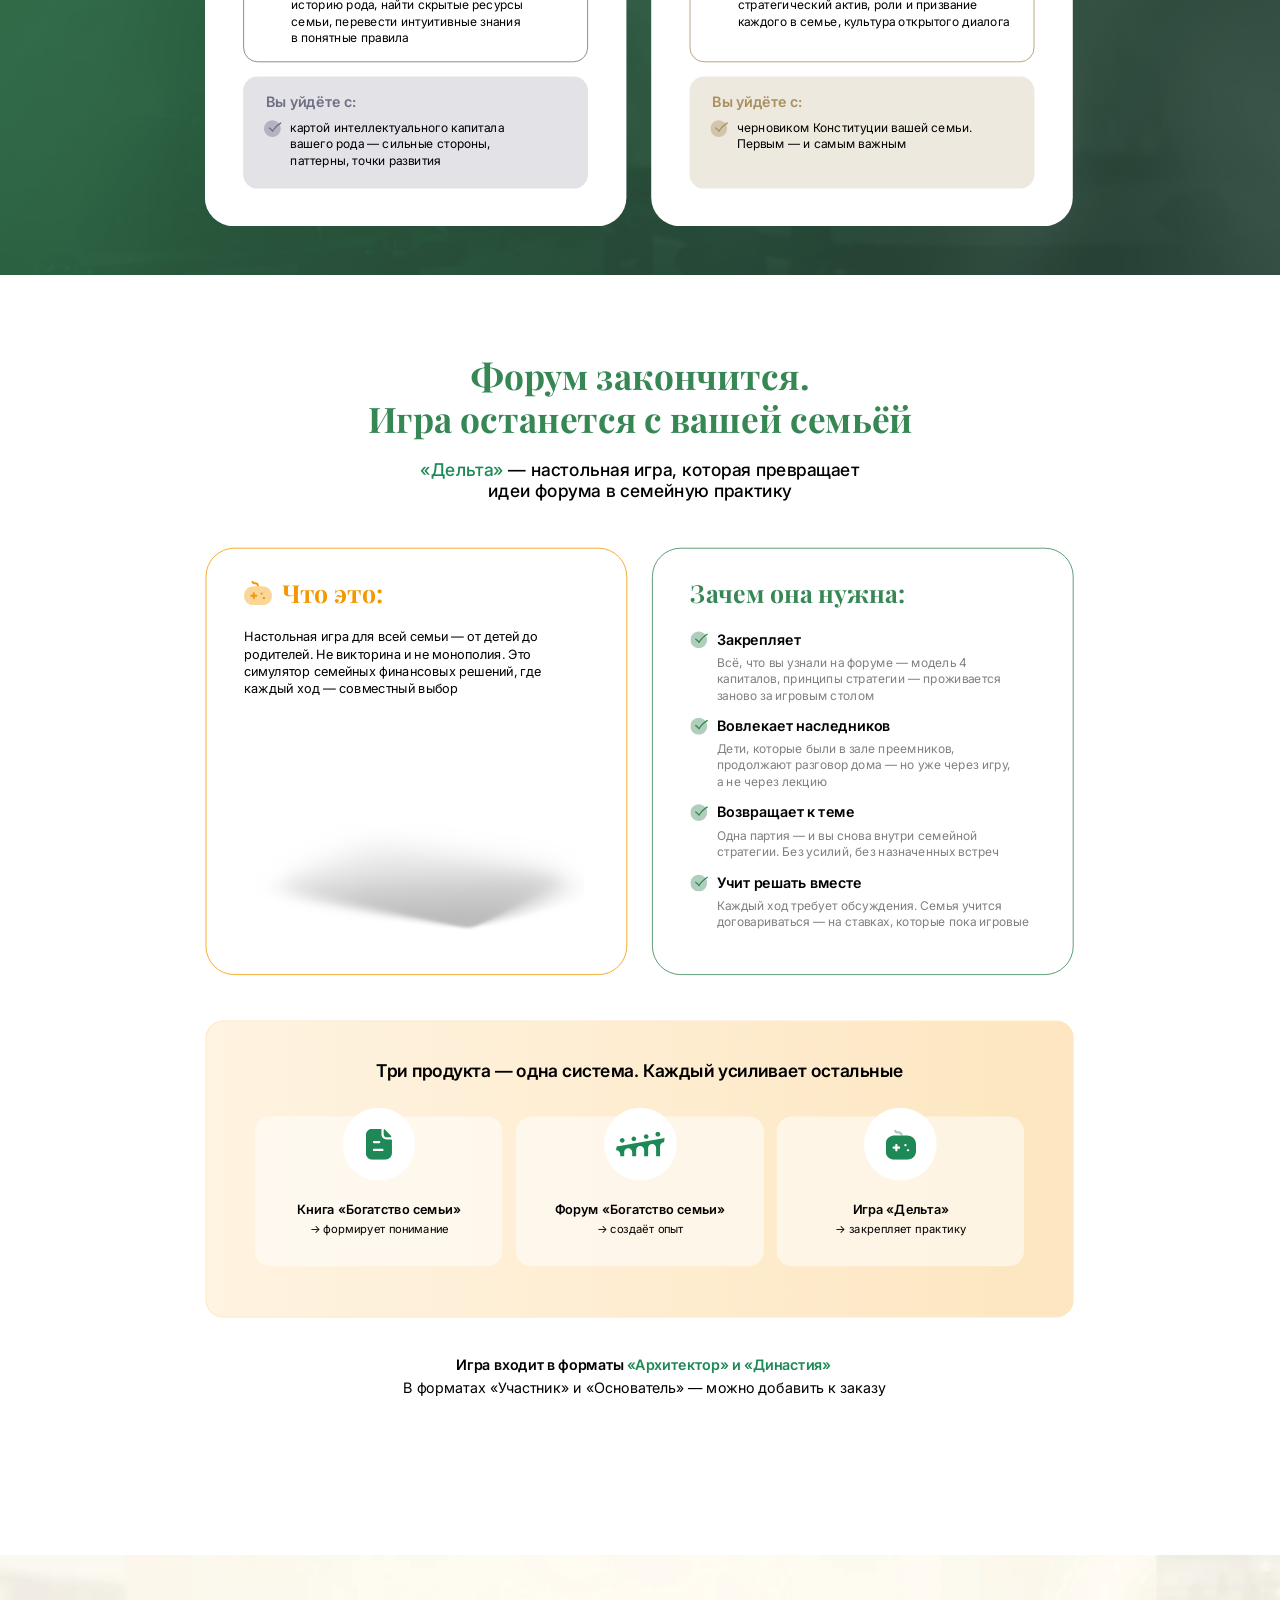
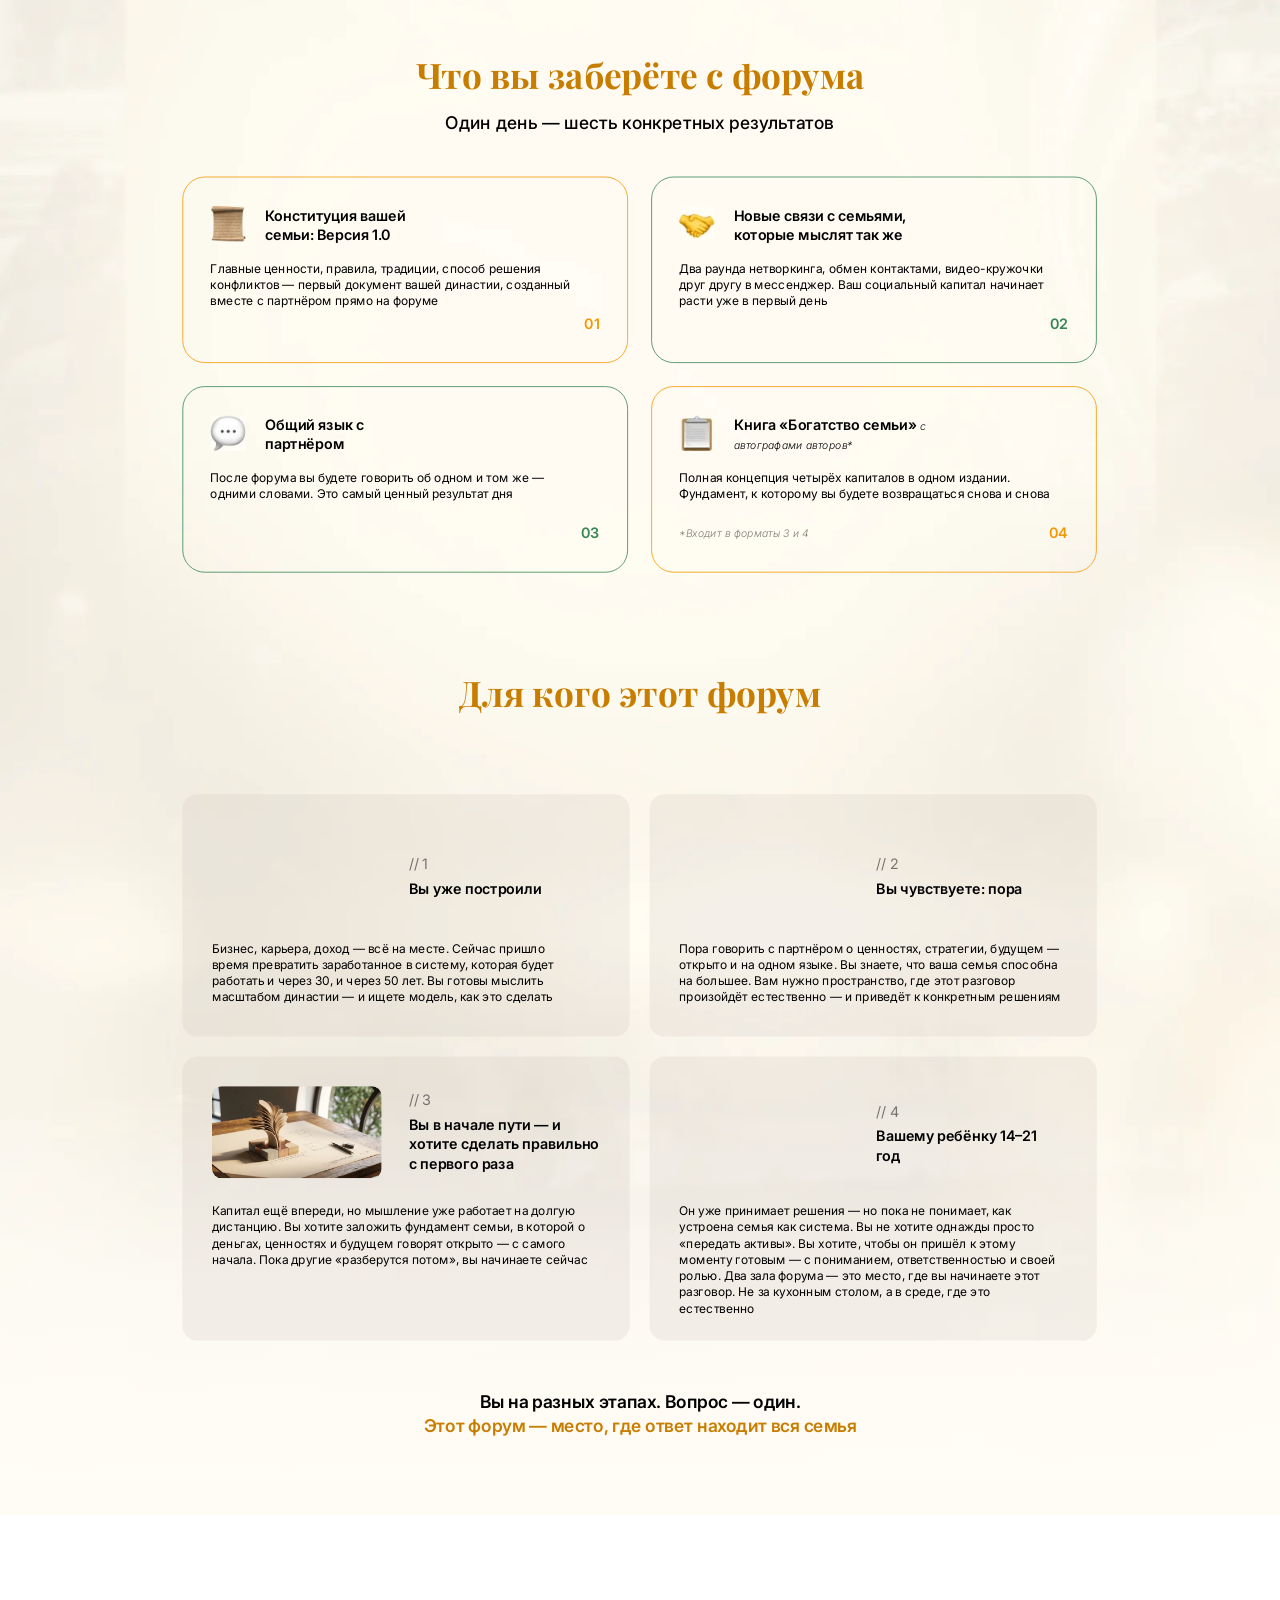
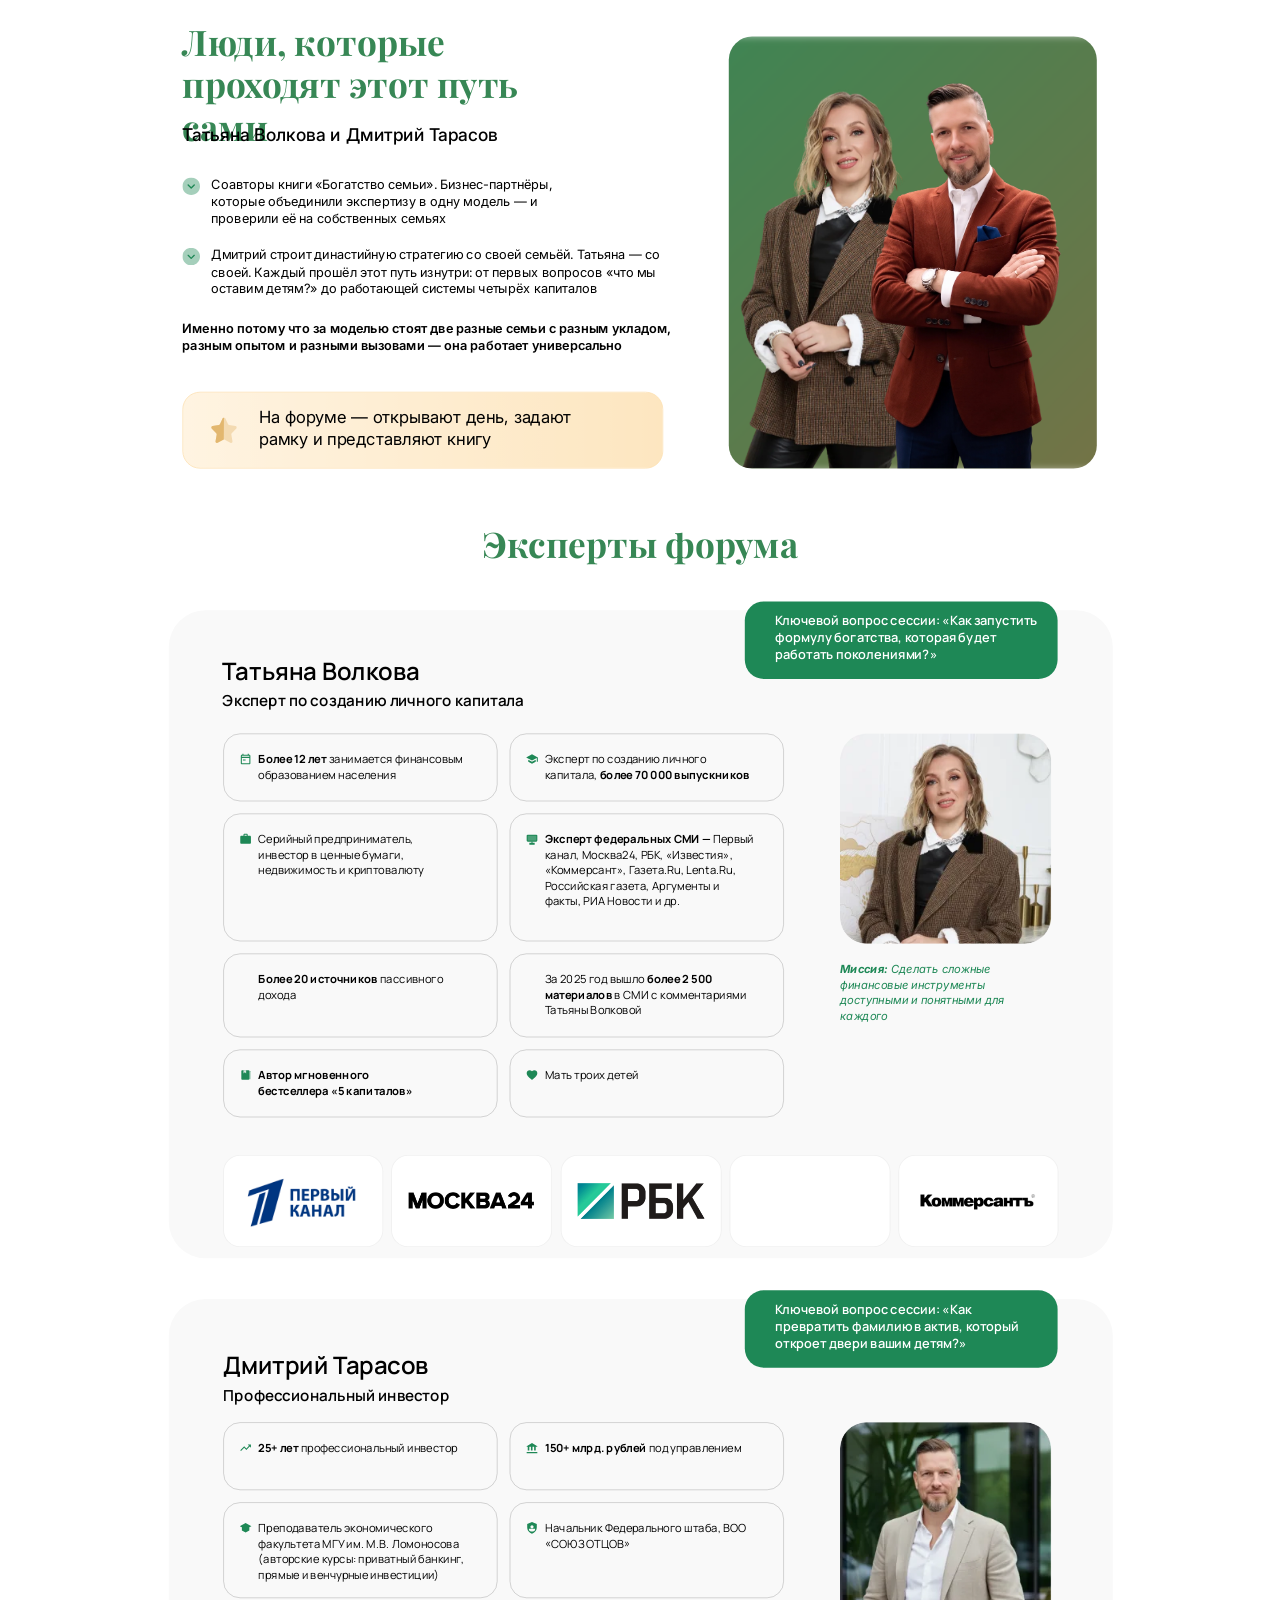
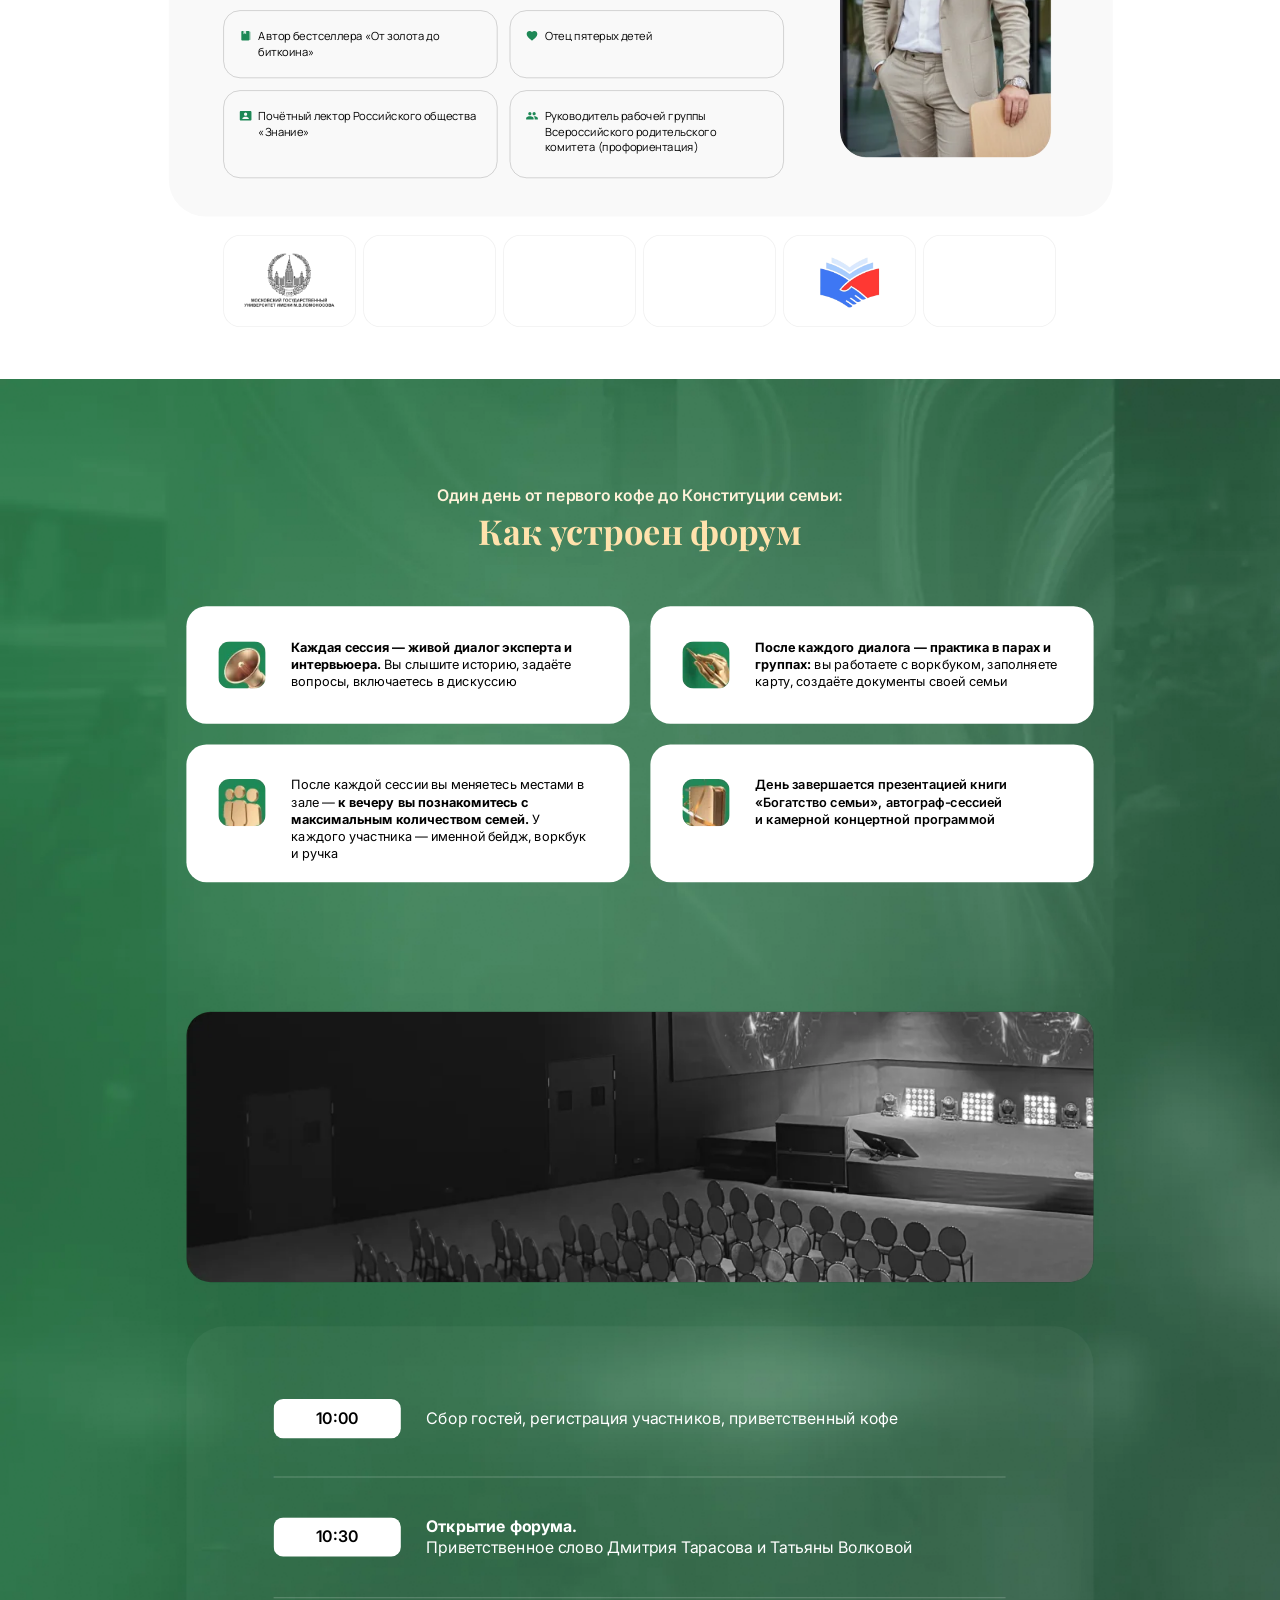
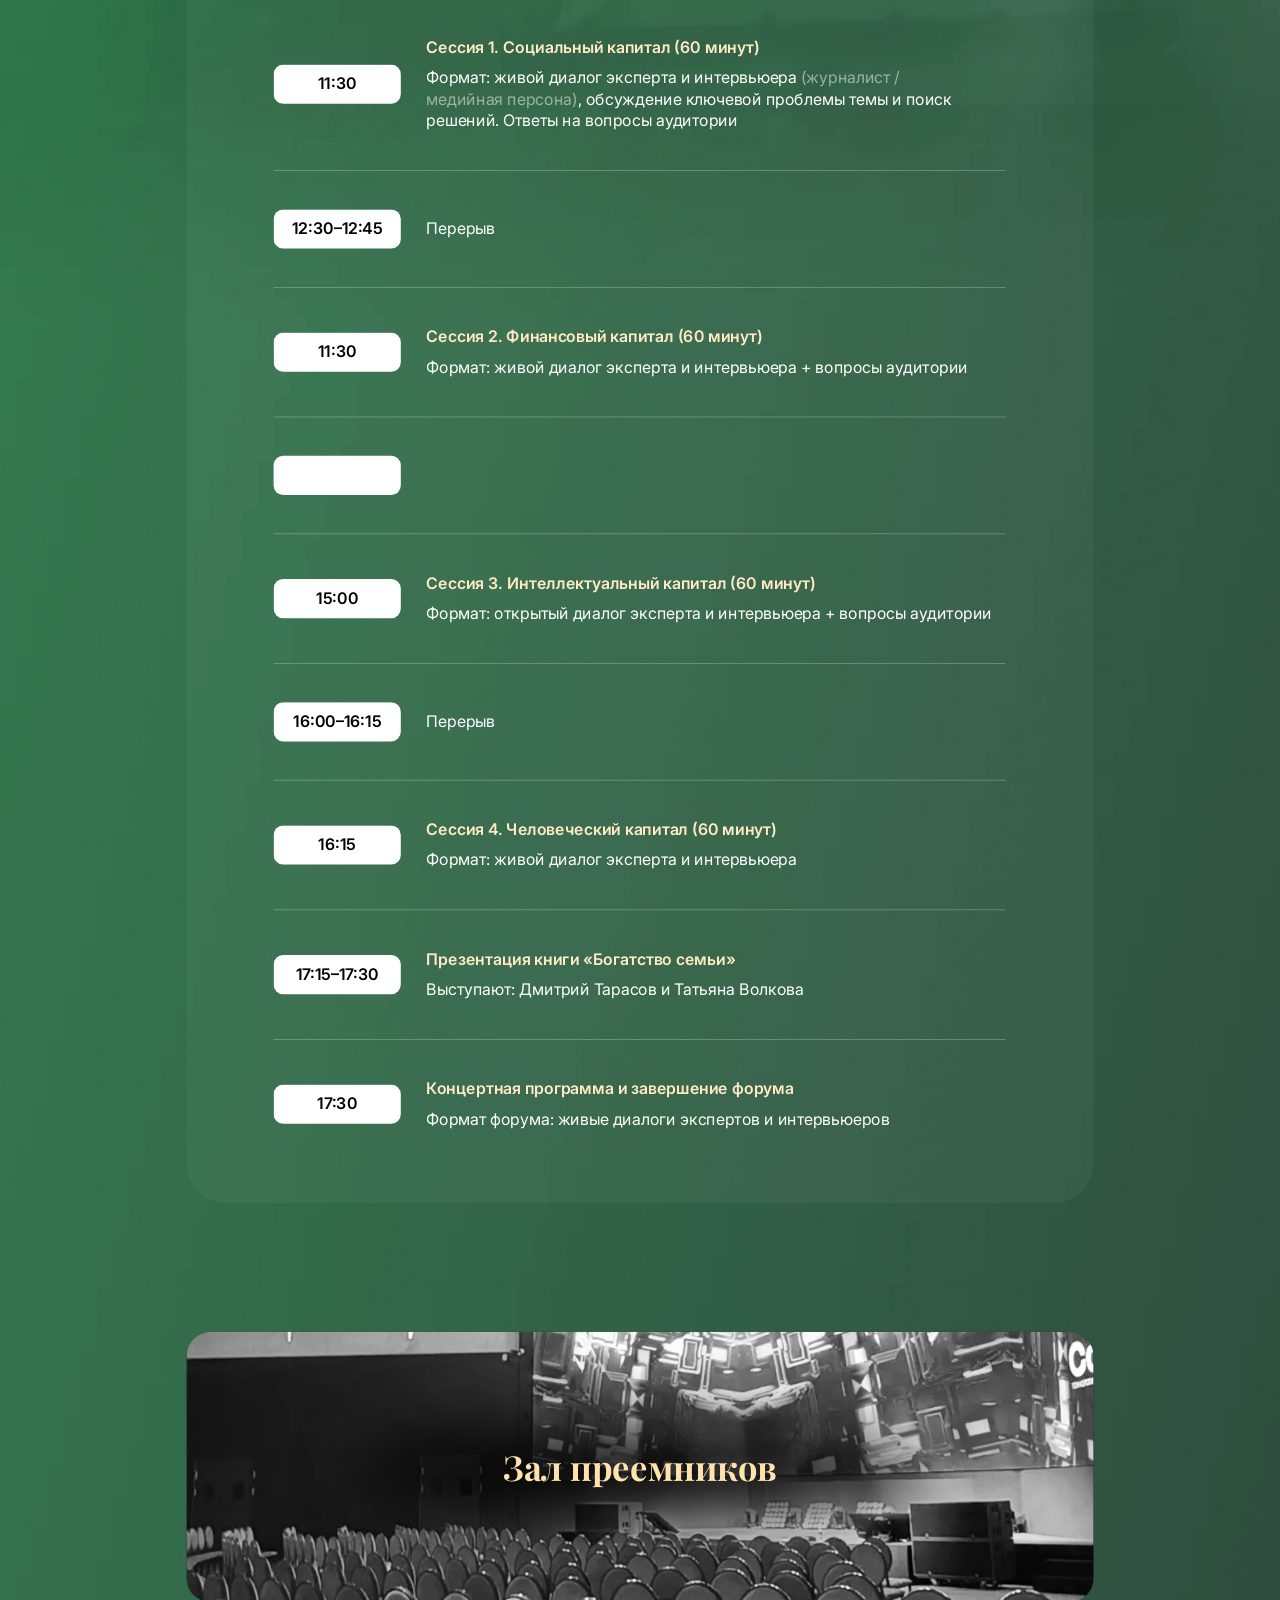
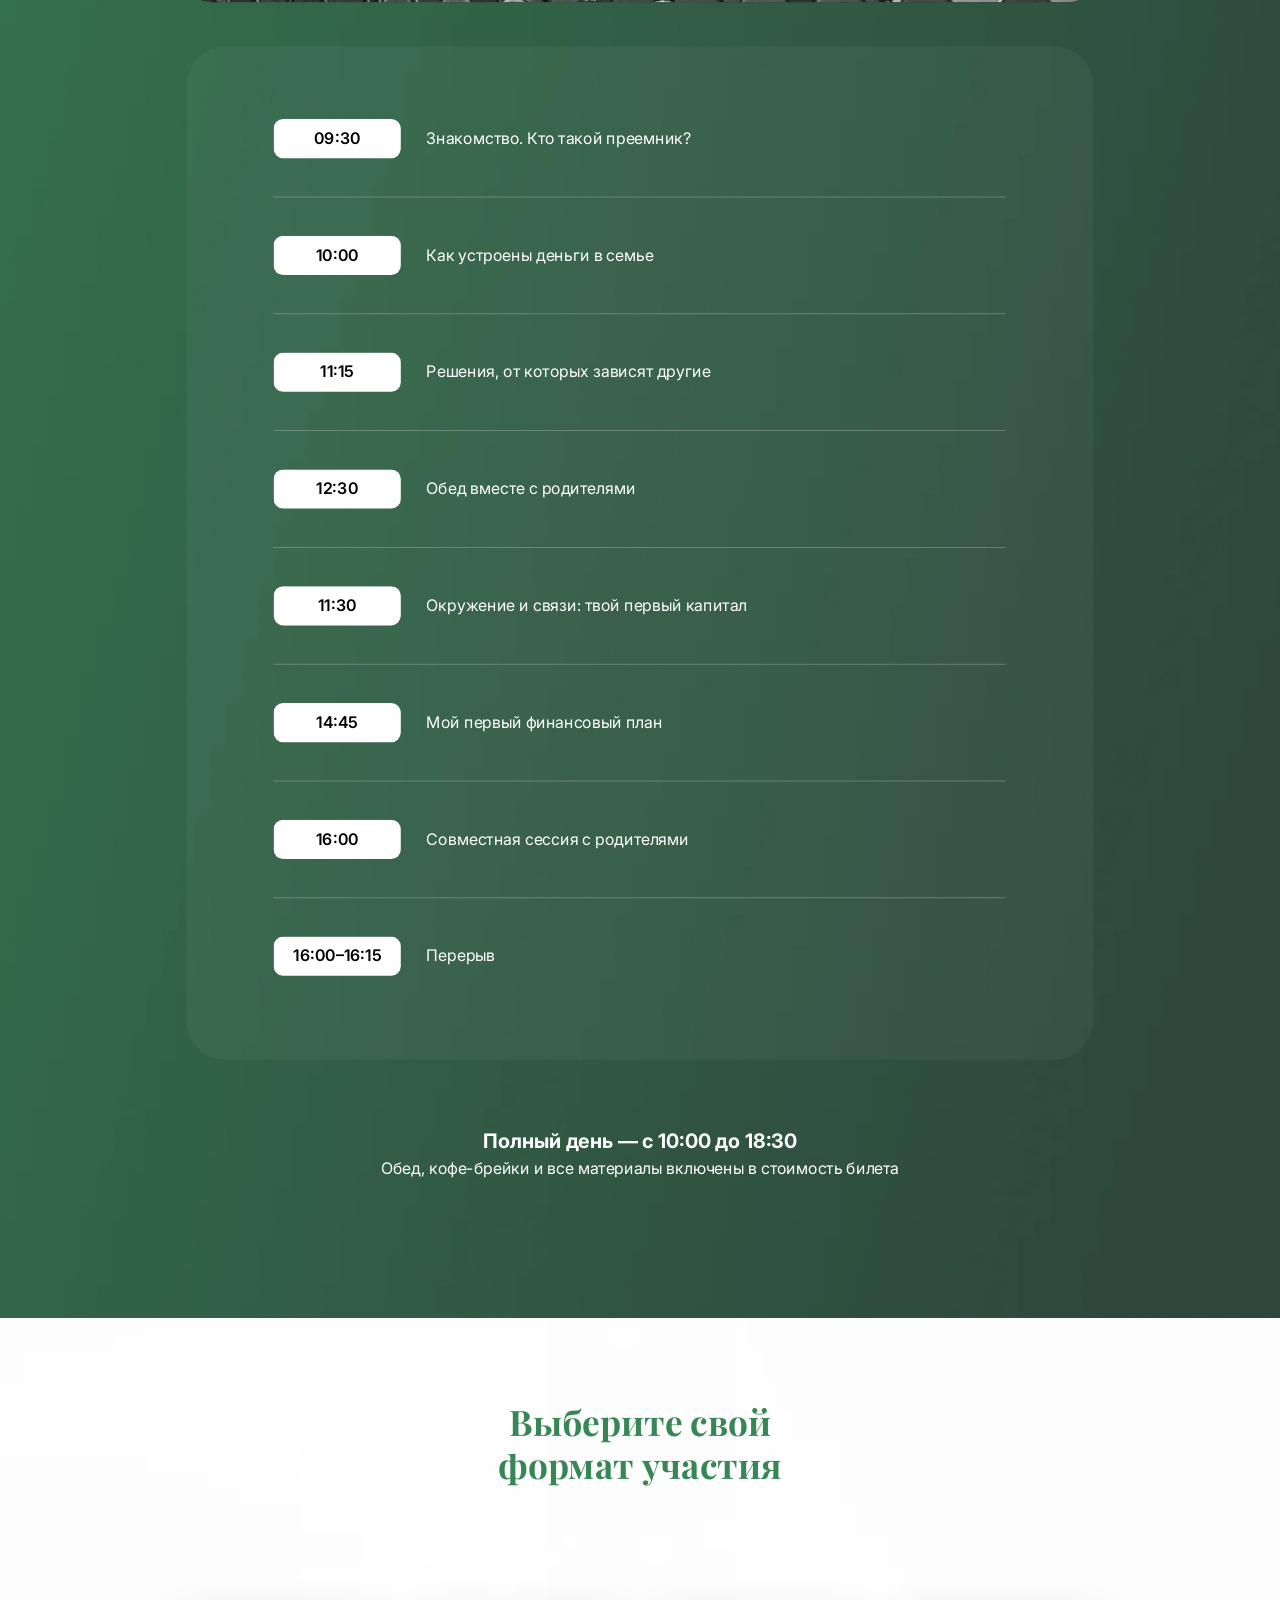
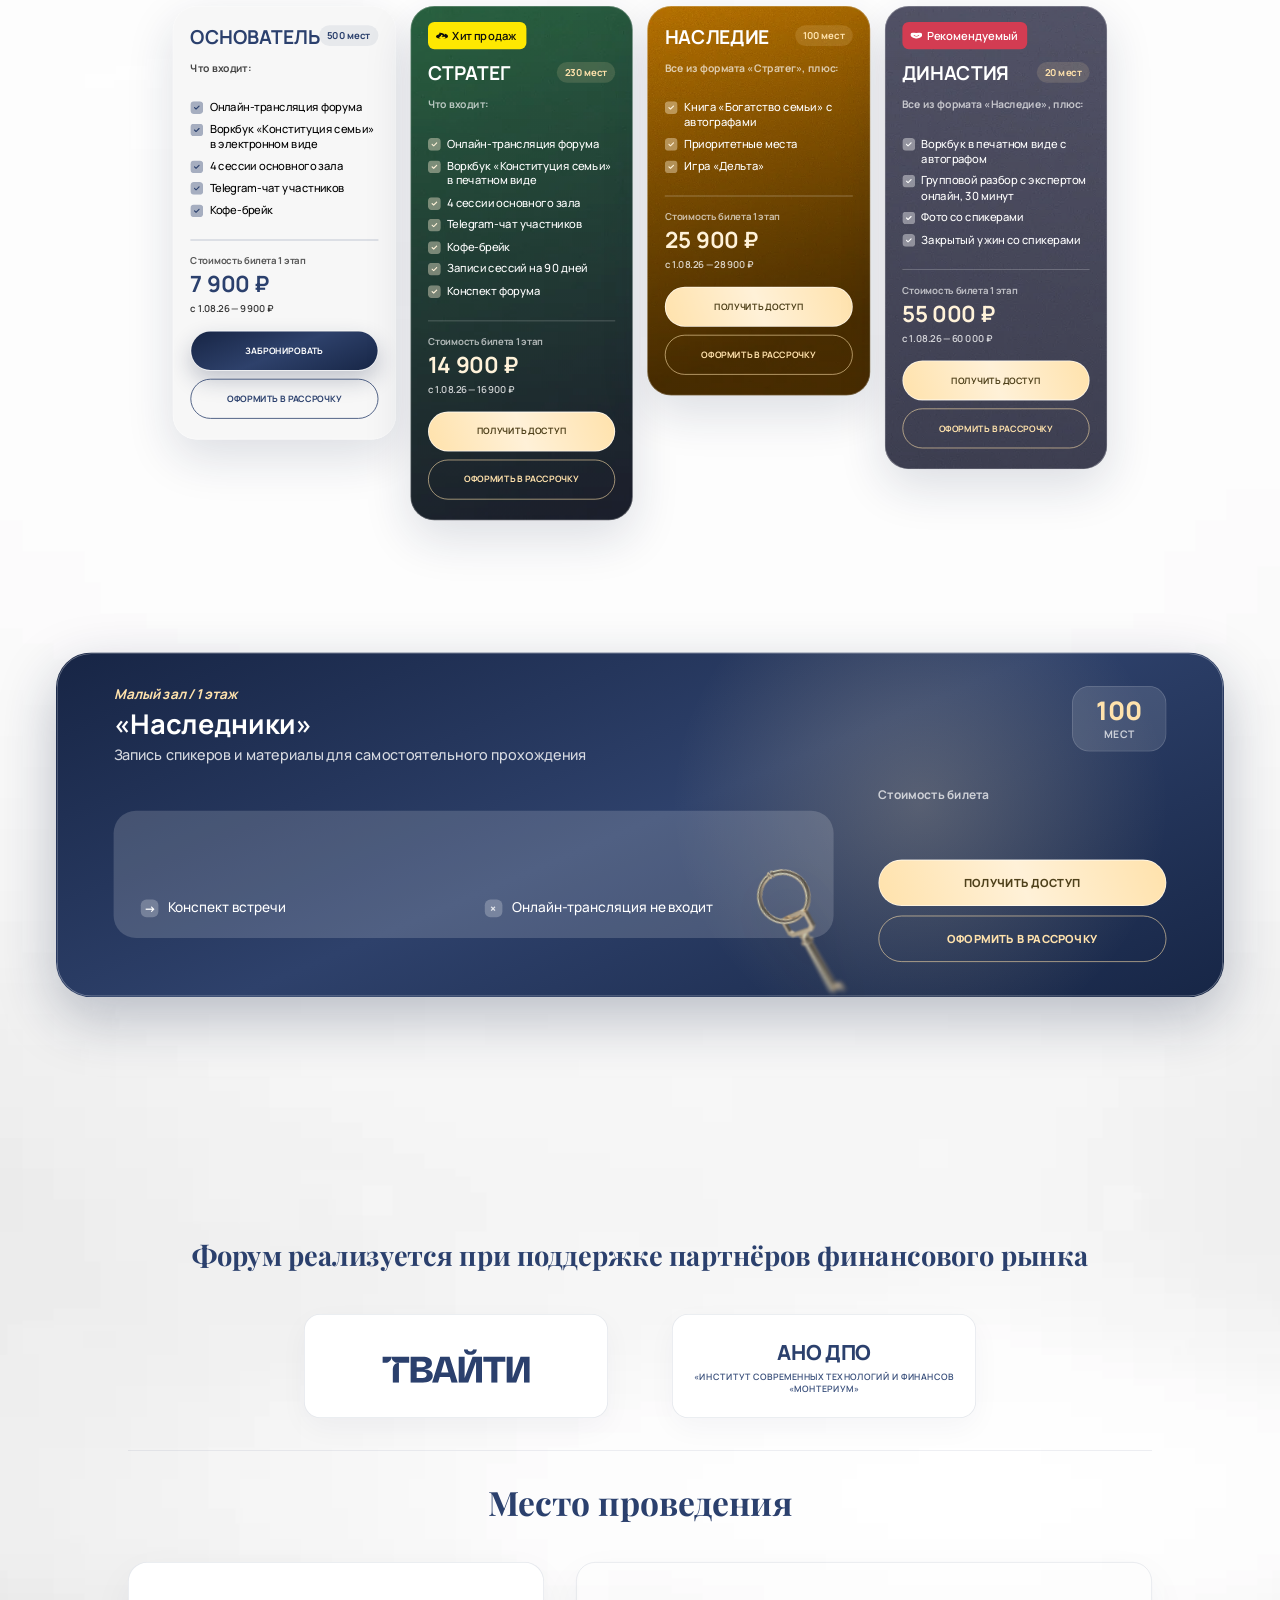
==== commit 18571296: "feat: fire VK reachGoal 'lead' on GetCourse widget open Adds Top.Mail.Ru goal event (id 3785577) so " ====
--- a/index.html
+++ b/index.html
@@ -1332,6 +1332,7 @@
       function openWidget(key) {
         lastFocus = document.activeElement;
         showIframe(key || 'prereg');
+        if (window._tmr) window._tmr.push({ type: 'reachGoal', id: 3785577, goal: 'lead' });
         overlay.classList.add('is-open');
         overlay.setAttribute('aria-hidden', 'false');
         lockScroll();
